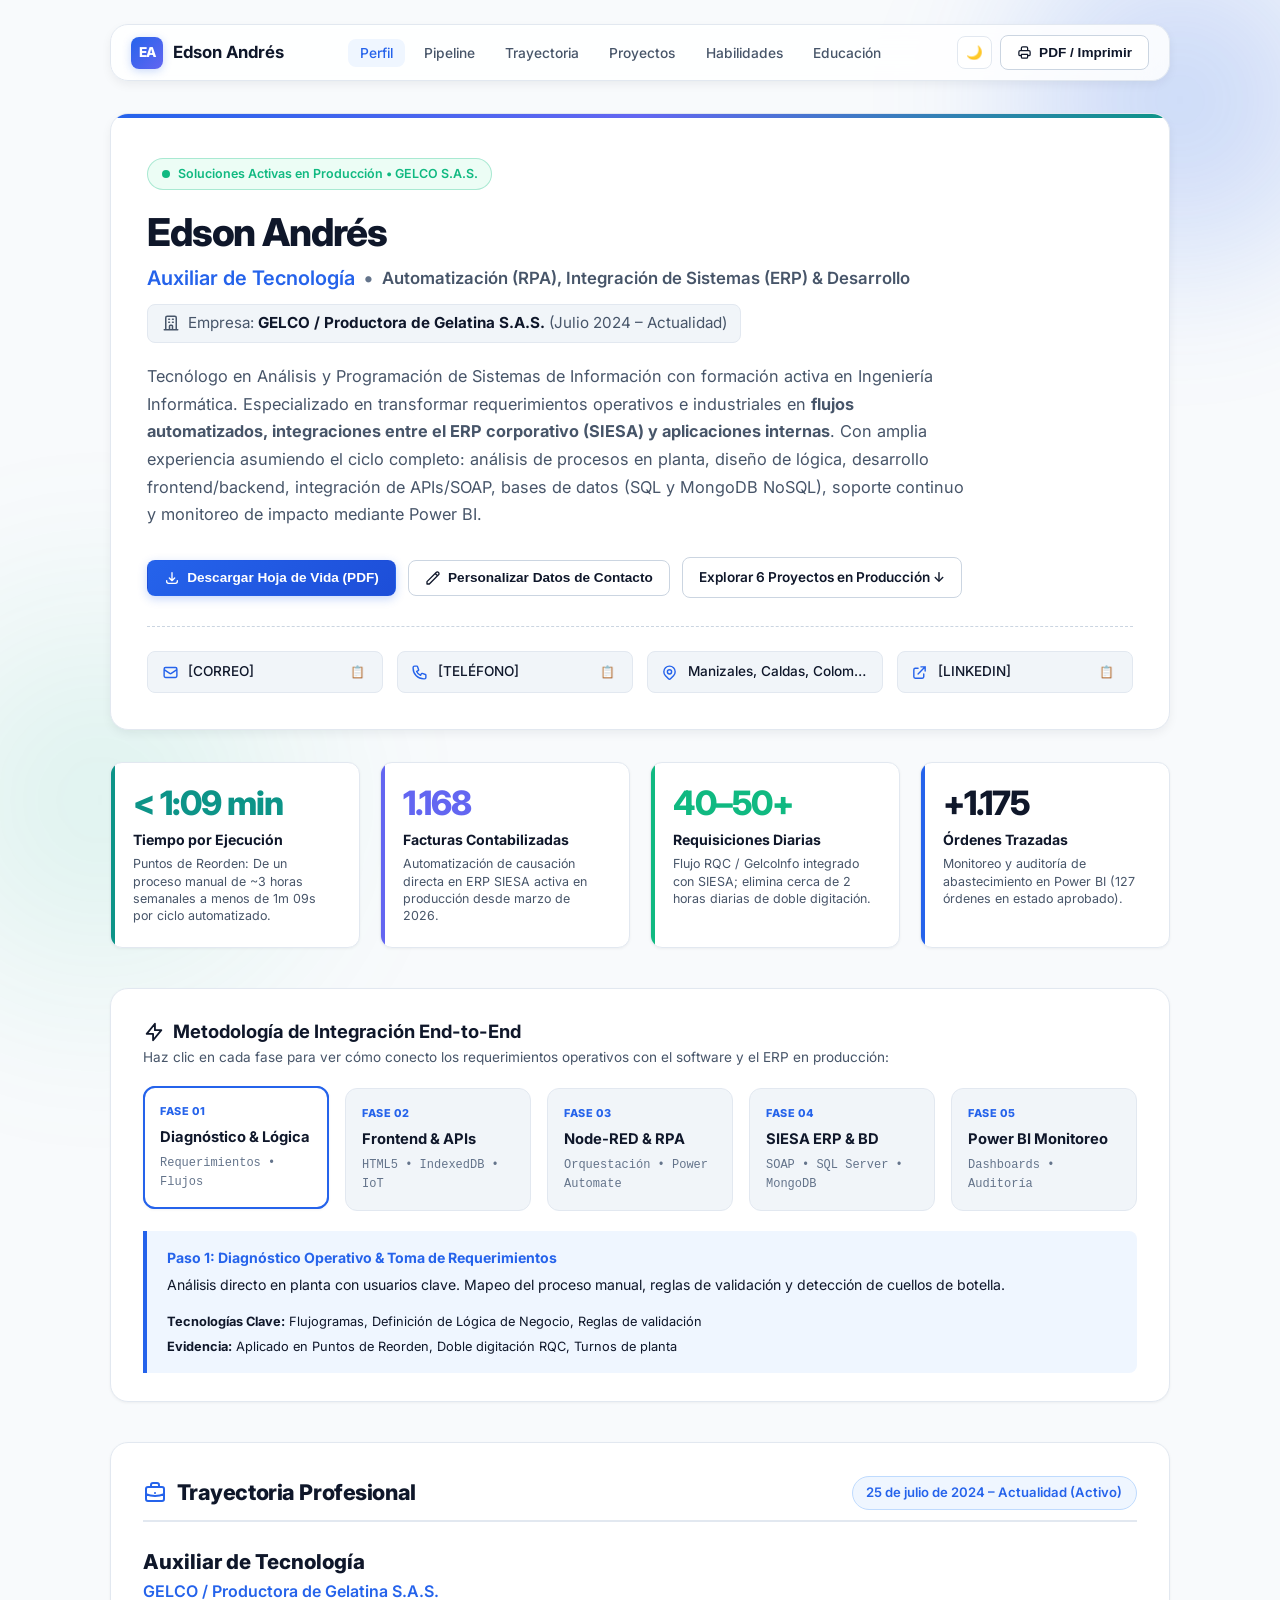
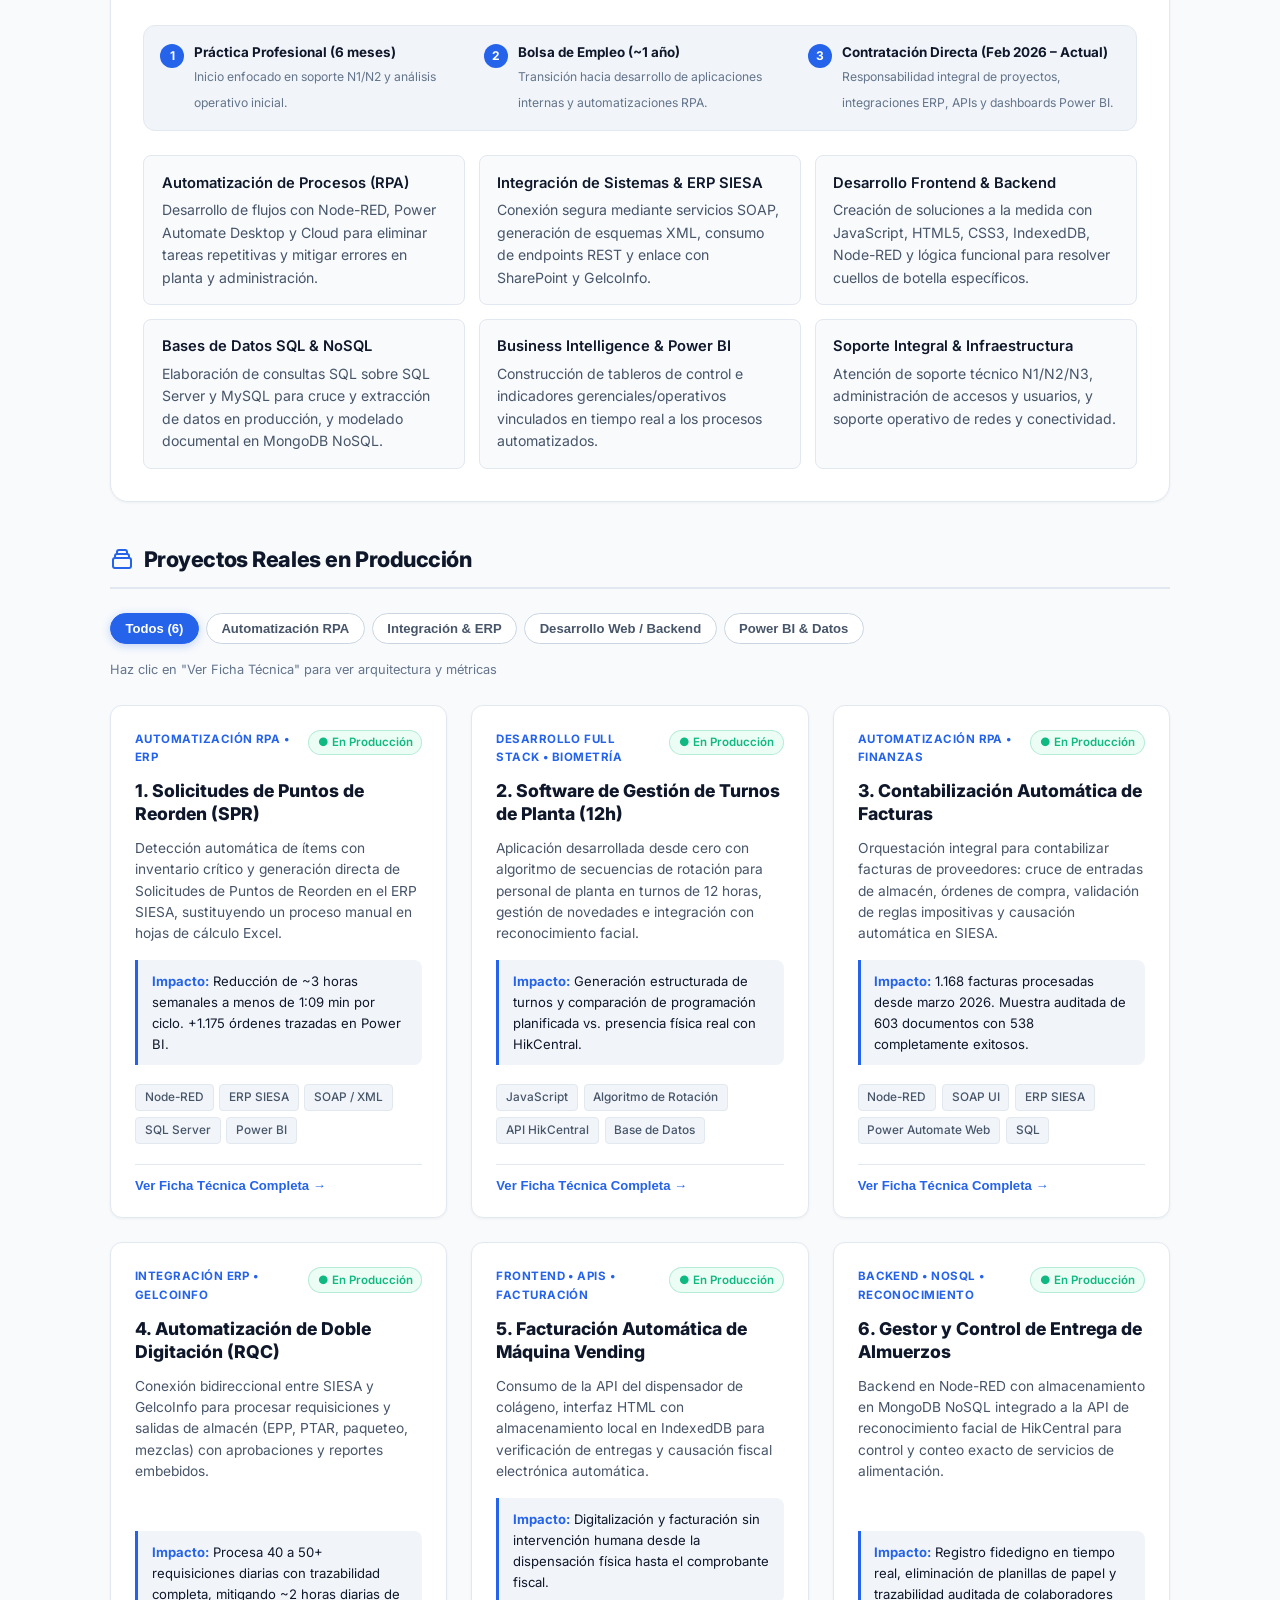
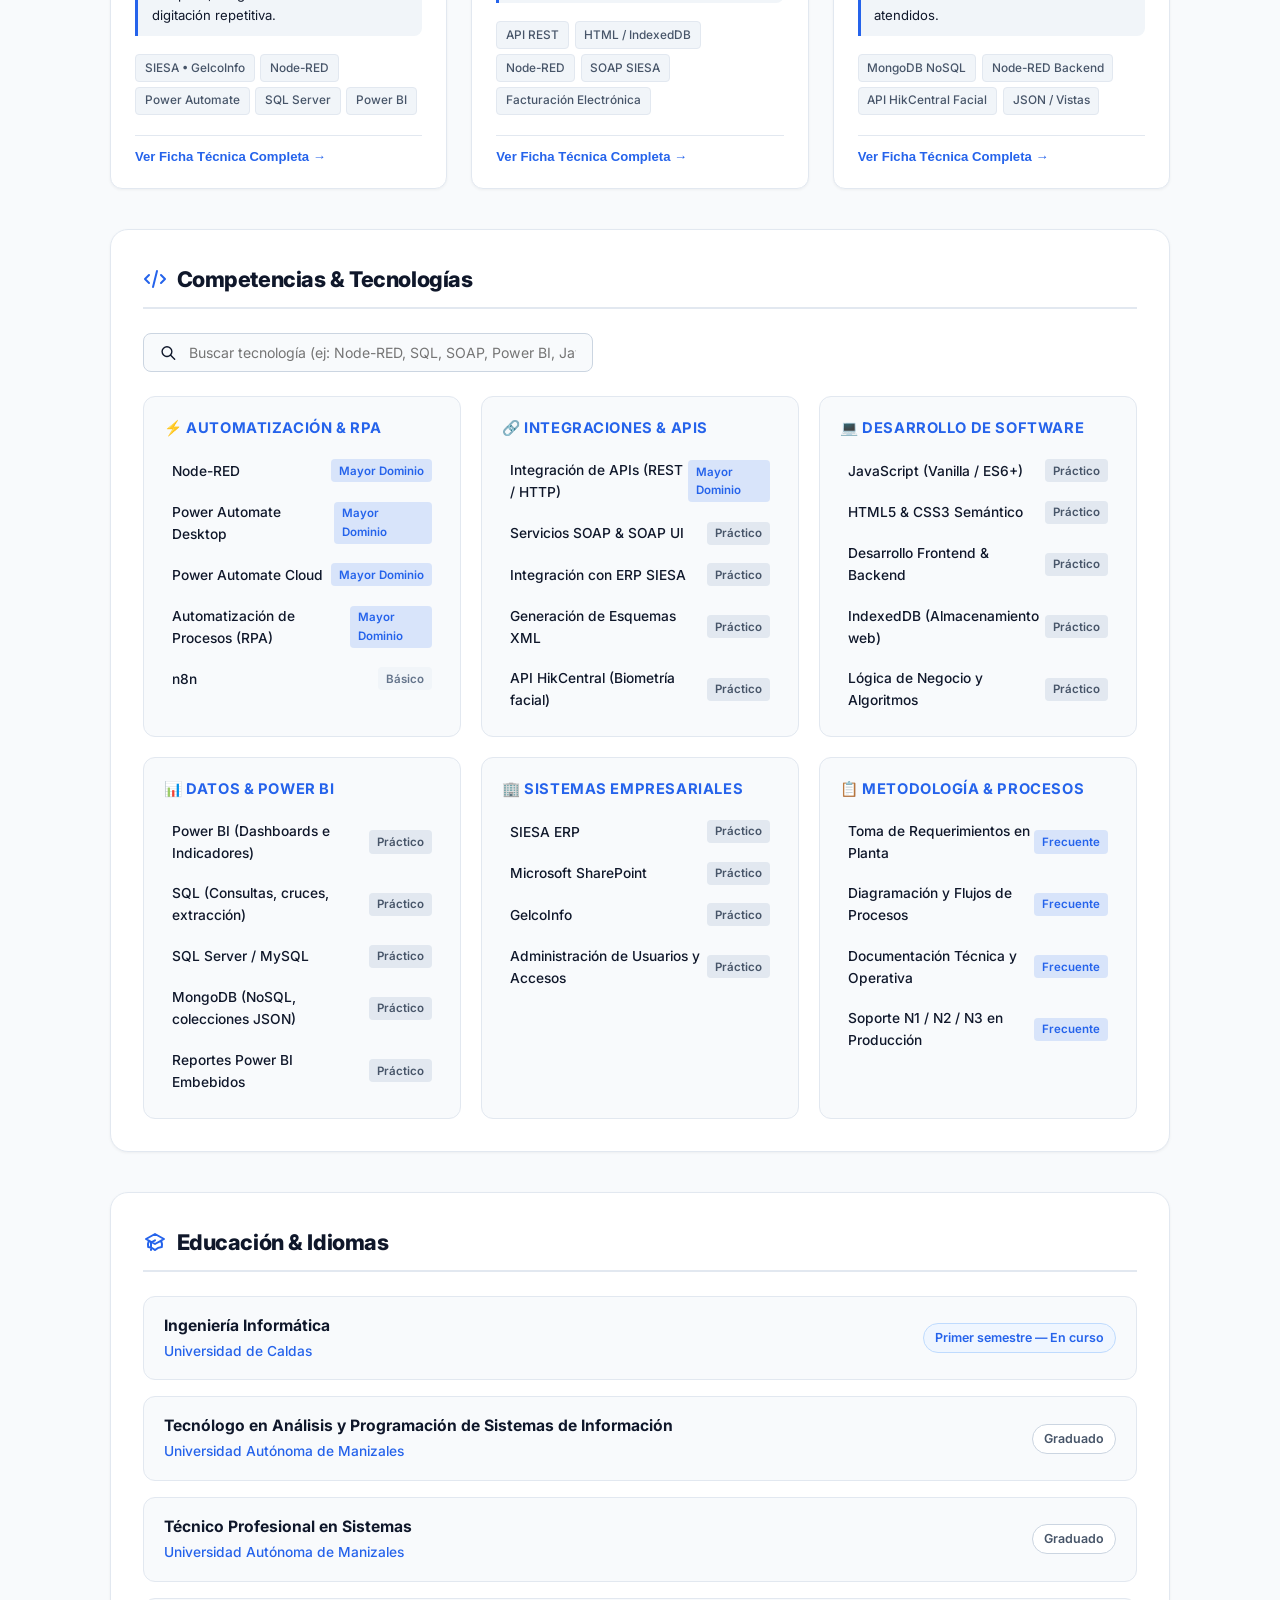
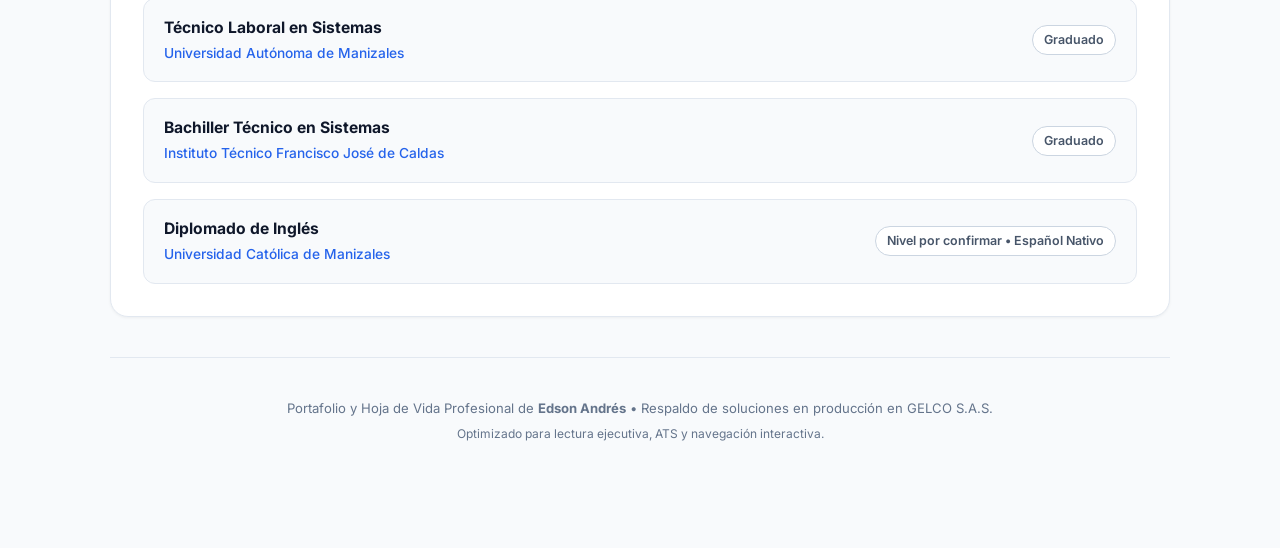
==== EATM.html @ 51ab99d8 "Initial commit: portafolio y hoja de vida interactiva" ====
<!DOCTYPE html>
<html lang="es">
<head>
  <meta charset="UTF-8">
  <meta name="viewport" content="width=device-width, initial-scale=1.0">
  <meta name="description" content="Hoja de Vida y Portafolio Tecnológico de Edson Andrés - Especialista en Automatización de Procesos (RPA), Integración de Sistemas ERP y Desarrollo">
  <title>Edson Andrés | Perfil Tecnológico & Automatización</title>

  <!-- Google Fonts: Inter moderna -->
  <link rel="preconnect" href="https://fonts.googleapis.com">
  <link rel="preconnect" href="https://fonts.gstatic.com" crossorigin>
  <link href="https://fonts.googleapis.com/css2?family=Inter:wght@400;500;600;700;800&family=JetBrains+Mono:wght@500;700&display=swap" rel="stylesheet">

  <!-- Estilos CSS -->
  <link rel="stylesheet" href="styles.css">
</head>
<body>

  <!-- Contenedor Principal -->
  <div class="app-container">

    <!-- 1. Barra de Navegación Flotante -->
    <nav class="main-nav" aria-label="Navegación principal">
      <a href="#sobre-mi" class="nav-brand">
        <div class="brand-badge">EA</div>
        <span id="nav-user-name">Edson Andrés</span>
      </a>

      <ul class="nav-links">
        <li><a href="#sobre-mi" class="nav-link active">Perfil</a></li>
        <li><a href="#pipeline" class="nav-link">Pipeline</a></li>
        <li><a href="#experiencia" class="nav-link">Trayectoria</a></li>
        <li><a href="#proyectos" class="nav-link">Proyectos</a></li>
        <li><a href="#habilidades" class="nav-link">Habilidades</a></li>
        <li><a href="#educacion" class="nav-link">Educación</a></li>
      </ul>

      <div class="nav-actions">
        <button id="btn-theme-toggle" class="btn-icon-only" title="Cambiar tema visual" aria-label="Modo Claro u Oscuro">
          🌙
        </button>
        <button class="btn btn-secondary action-print-cv" title="Exportar a PDF o Imprimir">
          <svg width="15" height="15" fill="none" stroke="currentColor" viewBox="0 0 24 24"><path stroke-linecap="round" stroke-linejoin="round" stroke-width="2" d="M17 17h2a2 2 0 002-2v-4a2 2 0 00-2-2H5a2 2 0 00-2 2v4a2 2 0 002 2h2m2 4h6a2 2 0 002-2v-4H7v4a2 2 0 002 2zm8-12V5a2 2 0 00-2-2H9a2 2 0 00-2 2v4h10z"/></svg>
          PDF / Imprimir
        </button>
      </div>
    </nav>

    <!-- 2. Hero Section / Perfil Profesional -->
    <header id="sobre-mi" class="hero-card">
      <div class="hero-status-pill">
        <span class="pulse-dot"></span>
        <span>Soluciones Activas en Producción • GELCO S.A.S.</span>
      </div>

      <div class="hero-header-flex">
        <div>
          <h1 class="hero-name" id="user-name">Edson Andrés</h1>
          <div class="hero-role">
            <span>Auxiliar de Tecnología</span>
            <span style="color:var(--text-tertiary); font-weight:400;">&bull;</span>
            <span style="color:var(--text-secondary); font-size:1.05rem;">Automatización (RPA), Integración de Sistemas (ERP) & Desarrollo</span>
          </div>

          <div class="hero-company-info">
            <svg width="18" height="18" fill="none" stroke="currentColor" viewBox="0 0 24 24"><path stroke-linecap="round" stroke-linejoin="round" stroke-width="2" d="M19 21V5a2 2 0 00-2-2H7a2 2 0 00-2 2v16m14 0h2m-2 0h-5m-9 0H3m2 0h5M9 7h1m-1 4h1m4-4h1m-1 4h1m-5 10v-5a1 1 0 011-1h2a1 1 0 011 1v5m-4 0h4"/></svg>
            <span>Empresa: <strong>GELCO / Productora de Gelatina S.A.S.</strong> (Julio 2024 – Actualidad)</span>
          </div>
        </div>
      </div>

      <p class="hero-summary">
        Tecnólogo en Análisis y Programación de Sistemas de Información con formación activa en Ingeniería Informática. Especializado en transformar requerimientos operativos e industriales en <strong>flujos automatizados, integraciones entre el ERP corporativo (SIESA) y aplicaciones internas</strong>. Con amplia experiencia asumiendo el ciclo completo: análisis de procesos en planta, diseño de lógica, desarrollo frontend/backend, integración de APIs/SOAP, bases de datos (SQL y MongoDB NoSQL), soporte continuo y monitoreo de impacto mediante Power BI.
      </p>

      <div class="hero-cta-group">
        <button class="btn btn-primary action-print-cv">
          <svg width="16" height="16" fill="none" stroke="currentColor" viewBox="0 0 24 24"><path stroke-linecap="round" stroke-linejoin="round" stroke-width="2" d="M4 16v1a3 3 0 003 3h10a3 3 0 003-3v-1m-4-4l-4 4m0 0l-4-4m4 4V4"/></svg>
          Descargar Hoja de Vida (PDF)
        </button>
        <button id="btn-open-contact-edit" class="btn btn-secondary">
          <svg width="16" height="16" fill="none" stroke="currentColor" viewBox="0 0 24 24"><path stroke-linecap="round" stroke-linejoin="round" stroke-width="2" d="M15.232 5.232l3.536 3.536m-2.036-5.036a2.5 2.5 0 113.536 3.536L6.5 21.036H3v-3.572L16.732 3.732z"/></svg>
          Personalizar Datos de Contacto
        </button>
        <a href="#proyectos" class="btn btn-secondary">
          Explorar 6 Proyectos en Producción &darr;
        </a>
      </div>

      <!-- Barra de Contacto Directo -->
      <div class="contact-strip">
        <div class="contact-pill">
          <svg fill="none" stroke="currentColor" viewBox="0 0 24 24"><path stroke-linecap="round" stroke-linejoin="round" stroke-width="2" d="M3 8l7.89 5.26a2 2 0 002.22 0L21 8M5 19h14a2 2 0 002-2V7a2 2 0 00-2-2H5a2 2 0 00-2 2v10a2 2 0 002 2z"/></svg>
          <a id="user-email-link" href="mailto:edson.andres.tech@gmail.com"><span id="user-email">[CORREO]</span></a>
          <button class="copy-mini-btn" data-target="user-email" title="Copiar correo">📋</button>
        </div>

        <div class="contact-pill">
          <svg fill="none" stroke="currentColor" viewBox="0 0 24 24"><path stroke-linecap="round" stroke-linejoin="round" stroke-width="2" d="M3 5a2 2 0 012-2h3.28a1 1 0 01.948.684l1.498 4.493a1 1 0 01-.502 1.21l-2.257 1.13a11.042 11.042 0 005.516 5.516l1.13-2.257a1 1 0 011.21-.502l4.493 1.498a1 1 0 01.684.949V19a2 2 0 01-2 2h-1C9.716 21 3 14.284 3 6V5z"/></svg>
          <span id="user-phone">[TELÉFONO]</span>
          <button class="copy-mini-btn" data-target="user-phone" title="Copiar teléfono">📋</button>
        </div>

        <div class="contact-pill">
          <svg fill="none" stroke="currentColor" viewBox="0 0 24 24"><path stroke-linecap="round" stroke-linejoin="round" stroke-width="2" d="M17.657 16.657L13.414 20.9a1.998 1.998 0 01-2.827 0l-4.244-4.243a8 8 0 1111.314 0z"/><path stroke-linecap="round" stroke-linejoin="round" stroke-width="2" d="M15 11a3 3 0 11-6 0 3 3 0 016 0z"/></svg>
          <span id="user-city">Manizales, Caldas, Colombia</span>
        </div>

        <div class="contact-pill">
          <svg fill="none" stroke="currentColor" viewBox="0 0 24 24"><path stroke-linecap="round" stroke-linejoin="round" stroke-width="2" d="M10 6H6a2 2 0 00-2 2v10a2 2 0 002 2h10a2 2 0 002-2v-4M14 4h6m0 0v6m0-6L10 14"/></svg>
          <a id="user-linkedin" href="https://linkedin.com" target="_blank" rel="noopener">[LINKEDIN]</a>
          <button class="copy-mini-btn" data-target="user-linkedin" title="Copiar enlace">📋</button>
        </div>
      </div>
    </header>

    <!-- 3. Contadores Dinámicos de Métricas de Producción -->
    <section class="metrics-section" aria-label="Métricas de Impacto">
      <div class="metric-box accent-teal">
        <div class="metric-val">&lt; 1:09 min</div>
        <div class="metric-title">Tiempo por Ejecución</div>
        <p class="metric-sub">Puntos de Reorden: De un proceso manual de ~3 horas semanales a menos de 1m 09s por ciclo automatizado.</p>
      </div>

      <div class="metric-box accent-indigo">
        <div class="metric-val">1.168</div>
        <div class="metric-title">Facturas Contabilizadas</div>
        <p class="metric-sub">Automatización de causación directa en ERP SIESA activa en producción desde marzo de 2026.</p>
      </div>

      <div class="metric-box accent-emerald">
        <div class="metric-val">40–50+</div>
        <div class="metric-title">Requisiciones Diarias</div>
        <p class="metric-sub">Flujo RQC / GelcoInfo integrado con SIESA; elimina cerca de 2 horas diarias de doble digitación.</p>
      </div>

      <div class="metric-box">
        <div class="metric-val">+1.175</div>
        <div class="metric-title">Órdenes Trazadas</div>
        <p class="metric-sub">Monitoreo y auditoría de abastecimiento en Power BI (127 órdenes en estado aprobado).</p>
      </div>
    </section>

    <!-- 4. Pipeline Interactivo de Arquitectura -->
    <section id="pipeline" class="pipeline-section">
      <div class="pipeline-header">
        <h2 class="pipeline-title">
          <svg width="22" height="22" fill="none" stroke="currentColor" viewBox="0 0 24 24"><path stroke-linecap="round" stroke-linejoin="round" stroke-width="2" d="M13 10V3L4 14h7v7l9-11h-7z"/></svg>
          Metodología de Integración End-to-End
        </h2>
        <p class="pipeline-desc">Haz clic en cada fase para ver cómo conecto los requerimientos operativos con el software y el ERP en producción:</p>
      </div>

      <div class="pipeline-flow">
        <div class="pipeline-node active" data-step="1">
          <div class="node-step-tag">Fase 01</div>
          <div class="node-name">Diagnóstico & Lógica</div>
          <div class="node-tech">Requerimientos &bull; Flujos</div>
        </div>

        <div class="pipeline-node" data-step="2">
          <div class="node-step-tag">Fase 02</div>
          <div class="node-name">Frontend & APIs</div>
          <div class="node-tech">HTML5 &bull; IndexedDB &bull; IoT</div>
        </div>

        <div class="pipeline-node" data-step="3">
          <div class="node-step-tag">Fase 03</div>
          <div class="node-name">Node-RED & RPA</div>
          <div class="node-tech">Orquestación &bull; Power Automate</div>
        </div>

        <div class="pipeline-node" data-step="4">
          <div class="node-step-tag">Fase 04</div>
          <div class="node-name">SIESA ERP & BD</div>
          <div class="node-tech">SOAP &bull; SQL Server &bull; MongoDB</div>
        </div>

        <div class="pipeline-node" data-step="5">
          <div class="node-step-tag">Fase 05</div>
          <div class="node-name">Power BI Monitoreo</div>
          <div class="node-tech">Dashboards &bull; Auditoría</div>
        </div>
      </div>

      <!-- Tarjeta Dinámica de Detalle del Paso -->
      <div class="pipeline-detail-card">
        <div class="pipeline-detail-text">
          <strong id="pipeline-step-title">Paso 1: Diagnóstico Operativo & Toma de Requerimientos</strong>
          <p id="pipeline-step-desc" style="margin-top:0.25rem;">Análisis directo en planta con usuarios clave. Mapeo del proceso manual, reglas de validación y detección de cuellos de botella.</p>
        </div>
        <div style="font-size:0.8rem; display:flex; flex-direction:column; gap:0.25rem;">
          <span id="pipeline-step-tech"><strong>Tecnologías Clave:</strong> Flujogramas, Definición de Lógica de Negocio, Reglas de validación</span>
          <span id="pipeline-step-projects"><strong>Evidencia:</strong> Aplicado en Puntos de Reorden, Doble digitación RQC, Turnos de planta</span>
        </div>
      </div>
    </section>

    <!-- 5. Experiencia & Trayectoria Profesional -->
    <section id="experiencia" class="experience-card">
      <div class="section-heading-wrap">
        <h2 class="section-main-title">
          <svg fill="none" stroke="currentColor" viewBox="0 0 24 24"><path stroke-linecap="round" stroke-linejoin="round" stroke-width="2" d="M21 13.255A23.931 23.931 0 0112 15c-3.183 0-6.22-.62-9-1.745M16 6V4a2 2 0 00-2-2h-4a2 2 0 00-2 2v2m4 6h.01M5 20h14a2 2 0 002-2V8a2 2 0 00-2-2H5a2 2 0 00-2 2v10a2 2 0 002 2z"/></svg>
          Trayectoria Profesional
        </h2>
        <span class="exp-period-badge">25 de julio de 2024 – Actualidad (Activo)</span>
      </div>

      <div class="exp-main-header">
        <div>
          <h3 class="exp-title-role">Auxiliar de Tecnología</h3>
          <p class="exp-company-highlight">GELCO / Productora de Gelatina S.A.S.</p>
        </div>
      </div>

      <!-- Evolución en Gelco -->
      <div class="career-phases">
        <div class="phase-item">
          <div class="phase-step-num">1</div>
          <div class="phase-desc">
            <strong>Práctica Profesional (6 meses)</strong>
            <span>Inicio enfocado en soporte N1/N2 y análisis operativo inicial.</span>
          </div>
        </div>

        <div class="phase-item">
          <div class="phase-step-num">2</div>
          <div class="phase-desc">
            <strong>Bolsa de Empleo (~1 año)</strong>
            <span>Transición hacia desarrollo de aplicaciones internas y automatizaciones RPA.</span>
          </div>
        </div>

        <div class="phase-item">
          <div class="phase-step-num">3</div>
          <div class="phase-desc">
            <strong>Contratación Directa (Feb 2026 – Actual)</strong>
            <span>Responsabilidad integral de proyectos, integraciones ERP, APIs y dashboards Power BI.</span>
          </div>
        </div>
      </div>

      <!-- Cuadrícula de Responsabilidades Reales -->
      <div class="responsibilities-grid">
        <div class="resp-card">
          <strong>Automatización de Procesos (RPA)</strong>
          Desarrollo de flujos con Node-RED, Power Automate Desktop y Cloud para eliminar tareas repetitivas y mitigar errores en planta y administración.
        </div>
        <div class="resp-card">
          <strong>Integración de Sistemas & ERP SIESA</strong>
          Conexión segura mediante servicios SOAP, generación de esquemas XML, consumo de endpoints REST y enlace con SharePoint y GelcoInfo.
        </div>
        <div class="resp-card">
          <strong>Desarrollo Frontend & Backend</strong>
          Creación de soluciones a la medida con JavaScript, HTML5, CSS3, IndexedDB, Node-RED y lógica funcional para resolver cuellos de botella específicos.
        </div>
        <div class="resp-card">
          <strong>Bases de Datos SQL & NoSQL</strong>
          Elaboración de consultas SQL sobre SQL Server y MySQL para cruce y extracción de datos en producción, y modelado documental en MongoDB NoSQL.
        </div>
        <div class="resp-card">
          <strong>Business Intelligence & Power BI</strong>
          Construcción de tableros de control e indicadores gerenciales/operativos vinculados en tiempo real a los procesos automatizados.
        </div>
        <div class="resp-card">
          <strong>Soporte Integral & Infraestructura</strong>
          Atención de soporte técnico N1/N2/N3, administración de accesos y usuarios, y soporte operativo de redes y conectividad.
        </div>
      </div>
    </section>

    <!-- 6. Portafolio de Proyectos Destacados en Producción -->
    <section id="proyectos">
      <div class="section-heading-wrap">
        <h2 class="section-main-title">
          <svg fill="none" stroke="currentColor" viewBox="0 0 24 24"><path stroke-linecap="round" stroke-linejoin="round" stroke-width="2" d="M19 11H5m14 0a2 2 0 012 2v6a2 2 0 01-2 2H5a2 2 0 01-2-2v-6a2 2 0 012-2m14 0V9a2 2 0 00-2-2M5 11V9a2 2 0 012-2m0 0V5a2 2 0 012-2h6a2 2 0 012 2v2M7 7h10"/></svg>
          Proyectos Reales en Producción
        </h2>
      </div>

      <div class="projects-header-bar">
        <div class="filter-pills">
          <button class="filter-pill active" data-filter="all">Todos (6)</button>
          <button class="filter-pill" data-filter="rpa">Automatización RPA</button>
          <button class="filter-pill" data-filter="integration">Integración & ERP</button>
          <button class="filter-pill" data-filter="dev">Desarrollo Web / Backend</button>
          <button class="filter-pill" data-filter="data">Power BI & Datos</button>
        </div>
        <span style="font-size:0.8rem; color:var(--text-tertiary);">Haz clic en "Ver Ficha Técnica" para ver arquitectura y métricas</span>
      </div>

      <div class="projects-grid">

        <!-- Proyecto 1: Puntos de Reorden -->
        <article class="project-card-interactive" data-category="rpa integration data">
          <div class="p-card-top">
            <span class="p-card-category">Automatización RPA &bull; ERP</span>
            <span class="p-card-status">● En Producción</span>
          </div>
          <h3 class="p-card-title">1. Solicitudes de Puntos de Reorden (SPR)</h3>
          <p class="p-card-summary">
            Detección automática de ítems con inventario crítico y generación directa de Solicitudes de Puntos de Reorden en el ERP SIESA, sustituyendo un proceso manual en hojas de cálculo Excel.
          </p>
          <div class="p-card-metric-highlight">
            <strong>Impacto:</strong> Reducción de ~3 horas semanales a menos de 1:09 min por ciclo. +1.175 órdenes trazadas en Power BI.
          </div>
          <div class="p-card-tags">
            <span class="p-tag">Node-RED</span>
            <span class="p-tag">ERP SIESA</span>
            <span class="p-tag">SOAP / XML</span>
            <span class="p-tag">SQL Server</span>
            <span class="p-tag">Power BI</span>
          </div>
          <div class="p-card-footer">
            <button class="btn-open-modal" data-project-id="1">
              Ver Ficha Técnica Completa &rarr;
            </button>
          </div>
        </article>

        <!-- Proyecto 2: Software de Turnos -->
        <article class="project-card-interactive" data-category="dev integration">
          <div class="p-card-top">
            <span class="p-card-category">Desarrollo Full Stack &bull; Biometría</span>
            <span class="p-card-status">● En Producción</span>
          </div>
          <h3 class="p-card-title">2. Software de Gestión de Turnos de Planta (12h)</h3>
          <p class="p-card-summary">
            Aplicación desarrollada desde cero con algoritmo de secuencias de rotación para personal de planta en turnos de 12 horas, gestión de novedades e integración con reconocimiento facial.
          </p>
          <div class="p-card-metric-highlight">
            <strong>Impacto:</strong> Generación estructurada de turnos y comparación de programación planificada vs. presencia física real con HikCentral.
          </div>
          <div class="p-card-tags">
            <span class="p-tag">JavaScript</span>
            <span class="p-tag">Algoritmo de Rotación</span>
            <span class="p-tag">API HikCentral</span>
            <span class="p-tag">Base de Datos</span>
          </div>
          <div class="p-card-footer">
            <button class="btn-open-modal" data-project-id="2">
              Ver Ficha Técnica Completa &rarr;
            </button>
          </div>
        </article>

        <!-- Proyecto 3: Contabilización Automática de Facturas -->
        <article class="project-card-interactive" data-category="rpa integration">
          <div class="p-card-top">
            <span class="p-card-category">Automatización RPA &bull; Finanzas</span>
            <span class="p-card-status">● En Producción</span>
          </div>
          <h3 class="p-card-title">3. Contabilización Automática de Facturas</h3>
          <p class="p-card-summary">
            Orquestación integral para contabilizar facturas de proveedores: cruce de entradas de almacén, órdenes de compra, validación de reglas impositivas y causación automática en SIESA.
          </p>
          <div class="p-card-metric-highlight">
            <strong>Impacto:</strong> 1.168 facturas procesadas desde marzo 2026. Muestra auditada de 603 documentos con 538 completamente exitosos.
          </div>
          <div class="p-card-tags">
            <span class="p-tag">Node-RED</span>
            <span class="p-tag">SOAP UI</span>
            <span class="p-tag">ERP SIESA</span>
            <span class="p-tag">Power Automate Web</span>
            <span class="p-tag">SQL</span>
          </div>
          <div class="p-card-footer">
            <button class="btn-open-modal" data-project-id="3">
              Ver Ficha Técnica Completa &rarr;
            </button>
          </div>
        </article>

        <!-- Proyecto 4: Automatización de Doble Digitación / RQC -->
        <article class="project-card-interactive" data-category="rpa integration data">
          <div class="p-card-top">
            <span class="p-card-category">Integración ERP &bull; GelcoInfo</span>
            <span class="p-card-status">● En Producción</span>
          </div>
          <h3 class="p-card-title">4. Automatización de Doble Digitación (RQC)</h3>
          <p class="p-card-summary">
            Conexión bidireccional entre SIESA y GelcoInfo para procesar requisiciones y salidas de almacén (EPP, PTAR, paqueteo, mezclas) con aprobaciones y reportes embebidos.
          </p>
          <div class="p-card-metric-highlight">
            <strong>Impacto:</strong> Procesa 40 a 50+ requisiciones diarias con trazabilidad completa, mitigando ~2 horas diarias de digitación repetitiva.
          </div>
          <div class="p-card-tags">
            <span class="p-tag">SIESA &bull; GelcoInfo</span>
            <span class="p-tag">Node-RED</span>
            <span class="p-tag">Power Automate</span>
            <span class="p-tag">SQL Server</span>
            <span class="p-tag">Power BI</span>
          </div>
          <div class="p-card-footer">
            <button class="btn-open-modal" data-project-id="4">
              Ver Ficha Técnica Completa &rarr;
            </button>
          </div>
        </article>

        <!-- Proyecto 5: Máquina Vending Colágeno -->
        <article class="project-card-interactive" data-category="dev rpa integration">
          <div class="p-card-top">
            <span class="p-card-category">Frontend &bull; APIs &bull; Facturación</span>
            <span class="p-card-status">● En Producción</span>
          </div>
          <h3 class="p-card-title">5. Facturación Automática de Máquina Vending</h3>
          <p class="p-card-summary">
            Consumo de la API del dispensador de colágeno, interfaz HTML con almacenamiento local en IndexedDB para verificación de entregas y causación fiscal electrónica automática.
          </p>
          <div class="p-card-metric-highlight">
            <strong>Impacto:</strong> Digitalización y facturación sin intervención humana desde la dispensación física hasta el comprobante fiscal.
          </div>
          <div class="p-card-tags">
            <span class="p-tag">API REST</span>
            <span class="p-tag">HTML / IndexedDB</span>
            <span class="p-tag">Node-RED</span>
            <span class="p-tag">SOAP SIESA</span>
            <span class="p-tag">Facturación Electrónica</span>
          </div>
          <div class="p-card-footer">
            <button class="btn-open-modal" data-project-id="5">
              Ver Ficha Técnica Completa &rarr;
            </button>
          </div>
        </article>

        <!-- Proyecto 6: Gestor de Almuerzos -->
        <article class="project-card-interactive" data-category="dev integration data">
          <div class="p-card-top">
            <span class="p-card-category">Backend &bull; NoSQL &bull; Reconocimiento</span>
            <span class="p-card-status">● En Producción</span>
          </div>
          <h3 class="p-card-title">6. Gestor y Control de Entrega de Almuerzos</h3>
          <p class="p-card-summary">
            Backend en Node-RED con almacenamiento en MongoDB NoSQL integrado a la API de reconocimiento facial de HikCentral para control y conteo exacto de servicios de alimentación.
          </p>
          <div class="p-card-metric-highlight">
            <strong>Impacto:</strong> Registro fidedigno en tiempo real, eliminación de planillas de papel y trazabilidad auditada de colaboradores atendidos.
          </div>
          <div class="p-card-tags">
            <span class="p-tag">MongoDB NoSQL</span>
            <span class="p-tag">Node-RED Backend</span>
            <span class="p-tag">API HikCentral Facial</span>
            <span class="p-tag">JSON / Vistas</span>
          </div>
          <div class="p-card-footer">
            <button class="btn-open-modal" data-project-id="6">
              Ver Ficha Técnica Completa &rarr;
            </button>
          </div>
        </article>

      </div>
    </section>

    <!-- 7. Matriz de Competencias con Buscador Interactivo -->
    <section id="habilidades" class="skills-section-wrapper">
      <div class="section-heading-wrap">
        <h2 class="section-main-title">
          <svg fill="none" stroke="currentColor" viewBox="0 0 24 24"><path stroke-linecap="round" stroke-linejoin="round" stroke-width="2" d="M10 20l4-16m4 4l4 4-4 4M6 16l-4-4 4-4"/></svg>
          Competencias & Tecnologías
        </h2>
      </div>

      <!-- Buscador en tiempo real -->
      <div class="skills-search-bar">
        <svg width="18" height="18" fill="none" stroke="currentColor" viewBox="0 0 24 24"><path stroke-linecap="round" stroke-linejoin="round" stroke-width="2" d="M21 21l-6-6m2-5a7 7 0 11-14 0 7 7 0 0114 0z"/></svg>
        <input type="text" id="input-skill-search" placeholder="Buscar tecnología (ej: Node-RED, SQL, SOAP, Power BI, JavaScript)..." aria-label="Buscar habilidad">
      </div>

      <div class="skills-categories-grid">

        <!-- Categoría 1 -->
        <div class="skill-domain-card">
          <h3 class="skill-domain-title">⚡ Automatización & RPA</h3>
          <div class="skills-items-list">
            <div class="skill-entry">
              <span class="skill-entry-name">Node-RED</span>
              <span class="skill-level-tag tag-dominio">Mayor Dominio</span>
            </div>
            <div class="skill-entry">
              <span class="skill-entry-name">Power Automate Desktop</span>
              <span class="skill-level-tag tag-dominio">Mayor Dominio</span>
            </div>
            <div class="skill-entry">
              <span class="skill-entry-name">Power Automate Cloud</span>
              <span class="skill-level-tag tag-dominio">Mayor Dominio</span>
            </div>
            <div class="skill-entry">
              <span class="skill-entry-name">Automatización de Procesos (RPA)</span>
              <span class="skill-level-tag tag-dominio">Mayor Dominio</span>
            </div>
            <div class="skill-entry">
              <span class="skill-entry-name">n8n</span>
              <span class="skill-level-tag tag-basico">Básico</span>
            </div>
          </div>
        </div>

        <!-- Categoría 2 -->
        <div class="skill-domain-card">
          <h3 class="skill-domain-title">🔗 Integraciones & APIs</h3>
          <div class="skills-items-list">
            <div class="skill-entry">
              <span class="skill-entry-name">Integración de APIs (REST / HTTP)</span>
              <span class="skill-level-tag tag-dominio">Mayor Dominio</span>
            </div>
            <div class="skill-entry">
              <span class="skill-entry-name">Servicios SOAP & SOAP UI</span>
              <span class="skill-level-tag tag-practico">Práctico</span>
            </div>
            <div class="skill-entry">
              <span class="skill-entry-name">Integración con ERP SIESA</span>
              <span class="skill-level-tag tag-practico">Práctico</span>
            </div>
            <div class="skill-entry">
              <span class="skill-entry-name">Generación de Esquemas XML</span>
              <span class="skill-level-tag tag-practico">Práctico</span>
            </div>
            <div class="skill-entry">
              <span class="skill-entry-name">API HikCentral (Biometría facial)</span>
              <span class="skill-level-tag tag-practico">Práctico</span>
            </div>
          </div>
        </div>

        <!-- Categoría 3 -->
        <div class="skill-domain-card">
          <h3 class="skill-domain-title">💻 Desarrollo de Software</h3>
          <div class="skills-items-list">
            <div class="skill-entry">
              <span class="skill-entry-name">JavaScript (Vanilla / ES6+)</span>
              <span class="skill-level-tag tag-practico">Práctico</span>
            </div>
            <div class="skill-entry">
              <span class="skill-entry-name">HTML5 & CSS3 Semántico</span>
              <span class="skill-level-tag tag-practico">Práctico</span>
            </div>
            <div class="skill-entry">
              <span class="skill-entry-name">Desarrollo Frontend & Backend</span>
              <span class="skill-level-tag tag-practico">Práctico</span>
            </div>
            <div class="skill-entry">
              <span class="skill-entry-name">IndexedDB (Almacenamiento web)</span>
              <span class="skill-level-tag tag-practico">Práctico</span>
            </div>
            <div class="skill-entry">
              <span class="skill-entry-name">Lógica de Negocio y Algoritmos</span>
              <span class="skill-level-tag tag-practico">Práctico</span>
            </div>
          </div>
        </div>

        <!-- Categoría 4 -->
        <div class="skill-domain-card">
          <h3 class="skill-domain-title">📊 Datos & Power BI</h3>
          <div class="skills-items-list">
            <div class="skill-entry">
              <span class="skill-entry-name">Power BI (Dashboards e Indicadores)</span>
              <span class="skill-level-tag tag-practico">Práctico</span>
            </div>
            <div class="skill-entry">
              <span class="skill-entry-name">SQL (Consultas, cruces, extracción)</span>
              <span class="skill-level-tag tag-practico">Práctico</span>
            </div>
            <div class="skill-entry">
              <span class="skill-entry-name">SQL Server / MySQL</span>
              <span class="skill-level-tag tag-practico">Práctico</span>
            </div>
            <div class="skill-entry">
              <span class="skill-entry-name">MongoDB (NoSQL, colecciones JSON)</span>
              <span class="skill-level-tag tag-practico">Práctico</span>
            </div>
            <div class="skill-entry">
              <span class="skill-entry-name">Reportes Power BI Embebidos</span>
              <span class="skill-level-tag tag-practico">Práctico</span>
            </div>
          </div>
        </div>

        <!-- Categoría 5 -->
        <div class="skill-domain-card">
          <h3 class="skill-domain-title">🏢 Sistemas Empresariales</h3>
          <div class="skills-items-list">
            <div class="skill-entry">
              <span class="skill-entry-name">SIESA ERP</span>
              <span class="skill-level-tag tag-practico">Práctico</span>
            </div>
            <div class="skill-entry">
              <span class="skill-entry-name">Microsoft SharePoint</span>
              <span class="skill-level-tag tag-practico">Práctico</span>
            </div>
            <div class="skill-entry">
              <span class="skill-entry-name">GelcoInfo</span>
              <span class="skill-level-tag tag-practico">Práctico</span>
            </div>
            <div class="skill-entry">
              <span class="skill-entry-name">Administración de Usuarios y Accesos</span>
              <span class="skill-level-tag tag-practico">Práctico</span>
            </div>
          </div>
        </div>

        <!-- Categoría 6 -->
        <div class="skill-domain-card">
          <h3 class="skill-domain-title">📋 Metodología & Procesos</h3>
          <div class="skills-items-list">
            <div class="skill-entry">
              <span class="skill-entry-name">Toma de Requerimientos en Planta</span>
              <span class="skill-level-tag tag-dominio">Frecuente</span>
            </div>
            <div class="skill-entry">
              <span class="skill-entry-name">Diagramación y Flujos de Procesos</span>
              <span class="skill-level-tag tag-dominio">Frecuente</span>
            </div>
            <div class="skill-entry">
              <span class="skill-entry-name">Documentación Técnica y Operativa</span>
              <span class="skill-level-tag tag-dominio">Frecuente</span>
            </div>
            <div class="skill-entry">
              <span class="skill-entry-name">Soporte N1 / N2 / N3 en Producción</span>
              <span class="skill-level-tag tag-dominio">Frecuente</span>
            </div>
          </div>
        </div>

      </div>
    </section>

    <!-- 8. Educación Formal & Formación -->
    <section id="educacion" class="education-section">
      <div class="section-heading-wrap">
        <h2 class="section-main-title">
          <svg fill="none" stroke="currentColor" viewBox="0 0 24 24"><path stroke-linecap="round" stroke-linejoin="round" stroke-width="2" d="M12 14l9-5-9-5-9 5 9 5zm0 0l6.16-3.422a12.083 12.083 0 01.665 6.479A11.952 11.952 0 0012 20.055a11.952 11.952 0 00-6.824-2.998 12.078 12.078 0 01.665-6.479L12 14zm-4 6v-7.5l4-2.222"/></svg>
          Educación & Idiomas
        </h2>
      </div>

      <div class="edu-timeline-modern">
        <div class="edu-row">
          <div>
            <h3 class="edu-title">Ingeniería Informática</h3>
            <span class="edu-place">Universidad de Caldas</span>
          </div>
          <span class="edu-badge in-progress">Primer semestre — En curso</span>
        </div>

        <div class="edu-row">
          <div>
            <h3 class="edu-title">Tecnólogo en Análisis y Programación de Sistemas de Información</h3>
            <span class="edu-place">Universidad Autónoma de Manizales</span>
          </div>
          <span class="edu-badge">Graduado</span>
        </div>

        <div class="edu-row">
          <div>
            <h3 class="edu-title">Técnico Profesional en Sistemas</h3>
            <span class="edu-place">Universidad Autónoma de Manizales</span>
          </div>
          <span class="edu-badge">Graduado</span>
        </div>

        <div class="edu-row">
          <div>
            <h3 class="edu-title">Técnico Laboral en Sistemas</h3>
            <span class="edu-place">Universidad Autónoma de Manizales</span>
          </div>
          <span class="edu-badge">Graduado</span>
        </div>

        <div class="edu-row">
          <div>
            <h3 class="edu-title">Bachiller Técnico en Sistemas</h3>
            <span class="edu-place">Instituto Técnico Francisco José de Caldas</span>
          </div>
          <span class="edu-badge">Graduado</span>
        </div>

        <div class="edu-row">
          <div>
            <h3 class="edu-title">Diplomado de Inglés</h3>
            <span class="edu-place">Universidad Católica de Manizales</span>
          </div>
          <span class="edu-badge">Nivel por confirmar &bull; Español Nativo</span>
        </div>
      </div>
    </section>

    <!-- Footer Corporativo -->
    <footer class="app-footer">
      <p>Portafolio y Hoja de Vida Profesional de <strong>Edson Andrés</strong> &bull; Respaldo de soluciones en producción en GELCO S.A.S.</p>
      <p style="margin-top:0.35rem; font-size:0.75rem;">Optimizado para lectura ejecutiva, ATS y navegación interactiva.</p>
    </footer>

  </div>

  <!-- Botón Flotante Scroll-to-Top -->
  <button id="btn-scroll-top" class="scroll-top-btn" title="Volver al inicio" aria-label="Subir al inicio">
    <svg width="20" height="20" fill="none" stroke="currentColor" viewBox="0 0 24 24"><path stroke-linecap="round" stroke-linejoin="round" stroke-width="2" d="M5 10l7-7m0 0l7 7m-7-7v18"/></svg>
  </button>

  <!-- Modal Interactivo: Ficha Técnica de Proyecto -->
  <div id="modal-project-spec" class="modal-overlay" role="dialog" aria-modal="true" aria-labelledby="modal-proj-title">
    <div class="modal-container">
      <div class="modal-top-bar">
        <div>
          <span id="modal-proj-status" class="p-card-status">En Producción</span>
          <h3 id="modal-proj-title" class="modal-heading" style="margin-top:0.35rem;">Título del Proyecto</h3>
        </div>
        <button id="btn-close-project-modal" class="btn-close-modal" aria-label="Cerrar ficha">&times;</button>
      </div>

      <div class="modal-content-area">
        <div class="modal-section-block">
          <span class="modal-section-title">El Problema / Reto Operativo</span>
          <p id="modal-proj-problem" class="modal-section-p">Descripción del problema.</p>
        </div>

        <div class="modal-section-block">
          <span class="modal-section-title">Solución Técnica & Arquitectura</span>
          <p id="modal-proj-solution" class="modal-section-p">Descripción técnica de la solución.</p>
        </div>

        <div class="modal-section-block">
          <span class="modal-section-title">Rol & Participación Integral</span>
          <p id="modal-proj-role" class="modal-section-p">Alcance de responsabilidades.</p>
        </div>

        <div class="modal-section-block">
          <span class="modal-section-title">Impacto Medido en Producción</span>
          <div id="modal-proj-metrics" class="modal-result-box">Métricas reales.</div>
        </div>

        <div class="modal-section-block">
          <span class="modal-section-title">Tecnologías Aplicadas</span>
          <div id="modal-proj-techs" class="modal-tech-flex"></div>
        </div>
      </div>
    </div>
  </div>

  <!-- Modal Interactivo: Edición Rápida de Contacto -->
  <div id="modal-edit-contact" class="modal-overlay" role="dialog" aria-modal="true" aria-labelledby="modal-contact-title">
    <div class="modal-container" style="max-width:500px;">
      <div class="modal-top-bar">
        <h3 id="modal-contact-title" class="modal-heading">Personalizar Datos de Contacto</h3>
        <button id="btn-close-edit-modal" class="btn-close-modal" aria-label="Cerrar modal">&times;</button>
      </div>

      <div class="modal-content-area">
        <p style="font-size:0.84rem; color:var(--text-secondary);">
          Actualiza tus datos para que aparezcan en el encabezado y en el documento impreso. Se guardan en tu navegador localmente.
        </p>

        <div class="form-input-group">
          <label for="in-name">Nombre Completo:</label>
          <input type="text" id="in-name" placeholder="Ej: Edson Andrés">
        </div>

        <div class="form-input-group">
          <label for="in-email">Correo Electrónico:</label>
          <input type="email" id="in-email" placeholder="tu-correo@ejemplo.com">
        </div>

        <div class="form-input-group">
          <label for="in-phone">Teléfono / WhatsApp:</label>
          <input type="text" id="in-phone" placeholder="(+57) 300 000 0000">
        </div>

        <div class="form-input-group">
          <label for="in-city">Ciudad / País:</label>
          <input type="text" id="in-city" placeholder="Manizales, Caldas, Colombia">
        </div>

        <div class="form-input-group">
          <label for="in-linkedin">LinkedIn (URL o usuario):</label>
          <input type="text" id="in-linkedin" placeholder="linkedin.com/in/tu-perfil">
        </div>
      </div>

      <div class="modal-top-bar" style="border-top:1px solid var(--border-light); border-bottom:none; position:static;">
        <button id="btn-reset-contact" class="btn btn-secondary" style="color:#ef4444; border-color:transparent;">Restablecer</button>
        <div style="display:flex; gap:0.5rem;">
          <button id="btn-cancel-edit" class="btn btn-secondary">Cancelar</button>
          <button id="btn-save-contact" class="btn btn-primary">Guardar Cambios</button>
        </div>
      </div>
    </div>
  </div>

  <!-- JavaScript -->
  <script src="script.js"></script>
</body>
</html>
---- styles.css ----
/* ==========================================================================
   PORTAFOLIO & HOJA DE VIDA PROFESIONAL INTERACTIVA - EDSON ANDRÉS
   Diseño: Corporativo Tecnológico Premium, Dinámico, Interactivo y ATS-Ready
   ========================================================================== */

:root {
  /* Paleta Corporativa Tecnológica Premium (Modo Claro) */
  --bg-body: #f8fafc;
  --bg-surface: #ffffff;
  --bg-surface-elevated: #ffffff;
  --bg-subtle: #f1f5f9;
  --bg-glass: rgba(255, 255, 255, 0.85);

  --primary: #2563eb;          /* Azul tecnológico vibrante */
  --primary-hover: #1d4ed8;
  --primary-light: #eff6ff;
  --primary-border: #bfdbfe;
  --primary-glow: rgba(37, 99, 235, 0.25);

  --accent-teal: #0d9488;      /* Para automatización / RPA */
  --accent-teal-light: #f0fdfa;
  --accent-teal-border: #99f6e4;

  --accent-indigo: #6366f1;    /* Para integraciones / APIs */
  --accent-emerald: #10b981;   /* Para producción activa / métricas */
  --accent-emerald-light: #ecfdf5;
  --accent-amber: #f59e0b;

  --text-primary: #0f172a;
  --text-secondary: #475569;
  --text-tertiary: #64748b;
  --text-inverse: #ffffff;

  --border-light: #e2e8f0;
  --border-medium: #cbd5e1;
  --border-focus: #3b82f6;

  --shadow-sm: 0 1px 3px rgba(0, 0, 0, 0.05);
  --shadow-md: 0 4px 12px -2px rgba(15, 23, 42, 0.08);
  --shadow-lg: 0 12px 24px -4px rgba(15, 23, 42, 0.1);
  --shadow-glow: 0 0 20px rgba(37, 99, 235, 0.15);

  --radius-sm: 8px;
  --radius-md: 12px;
  --radius-lg: 18px;
  --radius-full: 9999px;

  --font-family: 'Inter', -apple-system, BlinkMacSystemFont, 'Segoe UI', Roboto, sans-serif;
  --font-mono: ui-monospace, SFMono-Regular, Menlo, Monaco, Consolas, monospace;
  --transition: all 0.25s cubic-bezier(0.16, 1, 0.3, 1);
}

/* Modo Oscuro Tecnológico (High-End Dark Mode) */
body.dark-theme {
  --bg-body: #0b0f19;
  --bg-surface: #111827;
  --bg-surface-elevated: #1f2937;
  --bg-subtle: #162032;
  --bg-glass: rgba(17, 24, 39, 0.88);

  --primary: #3b82f6;
  --primary-hover: #60a5fa;
  --primary-light: rgba(59, 130, 246, 0.15);
  --primary-border: #1e3a8a;
  --primary-glow: rgba(59, 130, 246, 0.35);

  --accent-teal: #14b8a6;
  --accent-teal-light: rgba(20, 184, 166, 0.12);
  --accent-teal-border: #0f766e;

  --accent-emerald: #34d399;
  --accent-emerald-light: rgba(16, 185, 129, 0.15);

  --text-primary: #f8fafc;
  --text-secondary: #cbd5e1;
  --text-tertiary: #94a3b8;
  --text-inverse: #0b0f19;

  --border-light: #1e293b;
  --border-medium: #334155;
  --border-focus: #60a5fa;

  --shadow-sm: 0 1px 3px rgba(0, 0, 0, 0.4);
  --shadow-md: 0 4px 14px rgba(0, 0, 0, 0.45);
  --shadow-lg: 0 14px 28px rgba(0, 0, 0, 0.55);
  --shadow-glow: 0 0 25px rgba(59, 130, 246, 0.25);
}

/* Reset y Base */
*, *::before, *::after {
  box-sizing: border-box;
  margin: 0;
  padding: 0;
}

html {
  font-size: 16px;
  scroll-behavior: smooth;
  scroll-padding-top: 5rem;
}

body {
  font-family: var(--font-family);
  background-color: var(--bg-body);
  color: var(--text-primary);
  line-height: 1.6;
  -webkit-font-smoothing: antialiased;
  min-height: 100vh;
  position: relative;
  overflow-x: hidden;
}

/* Efecto de malla/gradiente sutil de fondo */
body::before {
  content: "";
  position: fixed;
  top: -150px;
  right: -150px;
  width: 500px;
  height: 500px;
  background: radial-gradient(circle, var(--primary-glow) 0%, transparent 70%);
  z-index: -1;
  pointer-events: none;
  filter: blur(50px);
}

body::after {
  content: "";
  position: fixed;
  bottom: -200px;
  left: -200px;
  width: 600px;
  height: 600px;
  background: radial-gradient(circle, rgba(16, 185, 129, 0.12) 0%, transparent 70%);
  z-index: -1;
  pointer-events: none;
  filter: blur(60px);
}

/* Contenedor principal centrado */
.app-container {
  max-width: 1100px;
  margin: 0 auto;
  padding: 1.5rem 1.25rem 4rem 1.25rem;
}

/* ==========================================================================
   BARRA DE NAVEGACIÓN STICKY FLOTANTE
   ========================================================================== */
.main-nav {
  position: sticky;
  top: 1rem;
  z-index: 100;
  background: var(--bg-glass);
  backdrop-filter: blur(14px);
  -webkit-backdrop-filter: blur(14px);
  border: 1px solid var(--border-light);
  border-radius: var(--radius-lg);
  padding: 0.65rem 1.25rem;
  margin-bottom: 2rem;
  box-shadow: var(--shadow-md);
  display: flex;
  justify-content: space-between;
  align-items: center;
  transition: var(--transition);
}

.nav-brand {
  display: flex;
  align-items: center;
  gap: 0.65rem;
  text-decoration: none;
  color: var(--text-primary);
  font-weight: 700;
  font-size: 1.05rem;
}

.brand-badge {
  background: linear-gradient(135deg, var(--primary), var(--accent-indigo));
  color: #ffffff;
  font-weight: 800;
  font-size: 0.85rem;
  width: 32px;
  height: 32px;
  border-radius: var(--radius-sm);
  display: flex;
  align-items: center;
  justify-content: center;
  letter-spacing: -0.05em;
  box-shadow: 0 2px 8px var(--primary-glow);
}

.nav-links {
  display: flex;
  align-items: center;
  gap: 0.4rem;
  list-style: none;
}

.nav-link {
  color: var(--text-secondary);
  text-decoration: none;
  font-size: 0.86rem;
  font-weight: 500;
  padding: 0.4rem 0.75rem;
  border-radius: var(--radius-sm);
  transition: var(--transition);
}

.nav-link:hover, .nav-link.active {
  color: var(--primary);
  background-color: var(--primary-light);
}

.nav-actions {
  display: flex;
  align-items: center;
  gap: 0.5rem;
}

/* Botones genéricos de acción */
.btn {
  display: inline-flex;
  align-items: center;
  justify-content: center;
  gap: 0.45rem;
  font-size: 0.85rem;
  font-weight: 600;
  padding: 0.55rem 1rem;
  border-radius: var(--radius-sm);
  cursor: pointer;
  transition: var(--transition);
  text-decoration: none;
  border: 1px solid transparent;
}

.btn-primary {
  background: linear-gradient(135deg, var(--primary), var(--primary-hover));
  color: #ffffff;
  box-shadow: 0 3px 10px var(--primary-glow);
}

.btn-primary:hover {
  transform: translateY(-1px);
  box-shadow: 0 6px 16px var(--primary-glow);
}

.btn-secondary {
  background-color: var(--bg-surface);
  color: var(--text-primary);
  border-color: var(--border-medium);
}

.btn-secondary:hover {
  background-color: var(--bg-subtle);
  border-color: var(--primary);
  color: var(--primary);
}

.btn-icon-only {
  padding: 0.5rem;
  border-radius: var(--radius-sm);
  background-color: var(--bg-surface);
  border: 1px solid var(--border-light);
  color: var(--text-secondary);
  cursor: pointer;
  transition: var(--transition);
}

.btn-icon-only:hover {
  color: var(--primary);
  border-color: var(--primary);
  background-color: var(--primary-light);
}

/* ==========================================================================
   HERO / PERFIL DE PRESENTACIÓN
   ========================================================================== */
.hero-card {
  background: var(--bg-surface);
  border: 1px solid var(--border-light);
  border-radius: var(--radius-lg);
  padding: 2.75rem 2.25rem 2.25rem 2.25rem;
  box-shadow: var(--shadow-md);
  margin-bottom: 2rem;
  position: relative;
  overflow: hidden;
}

.hero-card::before {
  content: "";
  position: absolute;
  top: 0;
  left: 0;
  right: 0;
  height: 4px;
  background: linear-gradient(90deg, var(--primary), var(--accent-indigo), var(--accent-teal));
}

.hero-status-pill {
  display: inline-flex;
  align-items: center;
  gap: 0.5rem;
  background-color: var(--accent-emerald-light);
  color: var(--accent-emerald);
  border: 1px solid rgba(16, 185, 129, 0.3);
  padding: 0.3rem 0.85rem;
  border-radius: var(--radius-full);
  font-size: 0.78rem;
  font-weight: 600;
  margin-bottom: 1.25rem;
}

.pulse-dot {
  width: 8px;
  height: 8px;
  border-radius: 50%;
  background-color: var(--accent-emerald);
  box-shadow: 0 0 0 0 rgba(16, 185, 129, 0.7);
  animation: pulse-green 2s infinite;
}

@keyframes pulse-green {
  0% { transform: scale(0.95); box-shadow: 0 0 0 0 rgba(16, 185, 129, 0.7); }
  70% { transform: scale(1); box-shadow: 0 0 0 6px rgba(16, 185, 129, 0); }
  100% { transform: scale(0.95); box-shadow: 0 0 0 0 rgba(16, 185, 129, 0); }
}

.hero-header-flex {
  display: flex;
  justify-content: space-between;
  align-items: flex-start;
  gap: 1.5rem;
  flex-wrap: wrap;
}

.hero-name {
  font-size: 2.4rem;
  font-weight: 800;
  letter-spacing: -0.03em;
  line-height: 1.15;
  color: var(--text-primary);
  margin-bottom: 0.5rem;
}

.hero-role {
  font-size: 1.25rem;
  font-weight: 600;
  color: var(--primary);
  margin-bottom: 0.6rem;
  display: flex;
  align-items: center;
  gap: 0.5rem;
  flex-wrap: wrap;
}

.hero-company-info {
  display: inline-flex;
  align-items: center;
  gap: 0.5rem;
  font-size: 0.95rem;
  color: var(--text-secondary);
  background-color: var(--bg-subtle);
  padding: 0.4rem 0.85rem;
  border-radius: var(--radius-sm);
  border: 1px solid var(--border-light);
  margin-bottom: 1.25rem;
}

.hero-company-info strong {
  color: var(--text-primary);
}

.hero-summary {
  font-size: 1.02rem;
  color: var(--text-secondary);
  line-height: 1.7;
  max-width: 820px;
  margin-bottom: 1.75rem;
}

.hero-cta-group {
  display: flex;
  align-items: center;
  gap: 0.75rem;
  flex-wrap: wrap;
  margin-bottom: 1.75rem;
}

/* Contact bar */
.contact-strip {
  display: grid;
  grid-template-columns: repeat(auto-fit, minmax(210px, 1fr));
  gap: 0.85rem;
  padding-top: 1.5rem;
  border-top: 1px dashed var(--border-medium);
}

.contact-pill {
  display: flex;
  align-items: center;
  gap: 0.6rem;
  background-color: var(--bg-subtle);
  border: 1px solid var(--border-light);
  padding: 0.55rem 0.85rem;
  border-radius: var(--radius-sm);
  font-size: 0.85rem;
  color: var(--text-secondary);
  transition: var(--transition);
}

.contact-pill:hover {
  border-color: var(--primary);
  color: var(--text-primary);
}

.contact-pill svg {
  width: 17px;
  height: 17px;
  color: var(--primary);
  flex-shrink: 0;
}

.contact-pill a, .contact-pill span {
  color: var(--text-primary);
  font-weight: 500;
  text-decoration: none;
  white-space: nowrap;
  overflow: hidden;
  text-overflow: ellipsis;
}

.copy-mini-btn {
  background: none;
  border: none;
  color: var(--text-tertiary);
  cursor: pointer;
  padding: 2px 4px;
  margin-left: auto;
  border-radius: 4px;
  font-size: 0.75rem;
  transition: var(--transition);
}

.copy-mini-btn:hover {
  color: var(--primary);
  background-color: var(--primary-light);
}

/* ==========================================================================
   CONTADORES INTERACTIVOS DE IMPACTO / MÉTRICAS
   ========================================================================== */
.metrics-section {
  display: grid;
  grid-template-columns: repeat(auto-fit, minmax(230px, 1fr));
  gap: 1.25rem;
  margin-bottom: 2.5rem;
}

.metric-box {
  background: var(--bg-surface);
  border: 1px solid var(--border-light);
  border-radius: var(--radius-md);
  padding: 1.4rem;
  box-shadow: var(--shadow-sm);
  display: flex;
  flex-direction: column;
  position: relative;
  overflow: hidden;
  transition: var(--transition);
}

.metric-box:hover {
  transform: translateY(-3px);
  box-shadow: var(--shadow-md);
  border-color: var(--primary-border);
}

.metric-box::after {
  content: "";
  position: absolute;
  top: 0;
  left: 0;
  width: 4px;
  height: 100%;
  background: var(--primary);
}

.metric-box.accent-teal::after { background: var(--accent-teal); }
.metric-box.accent-indigo::after { background: var(--accent-indigo); }
.metric-box.accent-emerald::after { background: var(--accent-emerald); }

.metric-val {
  font-size: 2.1rem;
  font-weight: 800;
  letter-spacing: -0.03em;
  color: var(--text-primary);
  line-height: 1.1;
  margin-bottom: 0.4rem;
  display: flex;
  align-items: baseline;
  gap: 0.2rem;
}

.metric-box.accent-teal .metric-val { color: var(--accent-teal); }
.metric-box.accent-indigo .metric-val { color: var(--accent-indigo); }
.metric-box.accent-emerald .metric-val { color: var(--accent-emerald); }

.metric-title {
  font-size: 0.88rem;
  font-weight: 700;
  color: var(--text-primary);
  margin-bottom: 0.25rem;
}

.metric-sub {
  font-size: 0.78rem;
  color: var(--text-secondary);
  line-height: 1.4;
}

/* ==========================================================================
   SIMULADOR DE PIPELINE INTERACTIVO ("Cómo integro soluciones")
   ========================================================================== */
.pipeline-section {
  background: var(--bg-surface);
  border: 1px solid var(--border-light);
  border-radius: var(--radius-lg);
  padding: 1.75rem 2rem;
  box-shadow: var(--shadow-sm);
  margin-bottom: 2.5rem;
}

.pipeline-header {
  margin-bottom: 1.25rem;
}

.pipeline-title {
  font-size: 1.15rem;
  font-weight: 700;
  display: flex;
  align-items: center;
  gap: 0.5rem;
  color: var(--text-primary);
}

.pipeline-desc {
  font-size: 0.85rem;
  color: var(--text-secondary);
}

.pipeline-flow {
  display: grid;
  grid-template-columns: repeat(auto-fit, minmax(180px, 1fr));
  gap: 1rem;
  position: relative;
  margin-top: 1rem;
}

.pipeline-node {
  background: var(--bg-subtle);
  border: 1px solid var(--border-light);
  border-radius: var(--radius-md);
  padding: 1rem;
  cursor: pointer;
  transition: var(--transition);
  position: relative;
}

.pipeline-node:hover, .pipeline-node.active {
  background: var(--bg-surface-elevated);
  border-color: var(--primary);
  transform: translateY(-2px);
  box-shadow: var(--shadow-sm);
}

.pipeline-node.active::before {
  content: "";
  position: absolute;
  inset: -1px;
  border-radius: var(--radius-md);
  border: 2px solid var(--primary);
  pointer-events: none;
}

.node-step-tag {
  font-size: 0.68rem;
  font-weight: 800;
  text-transform: uppercase;
  color: var(--primary);
  letter-spacing: 0.05em;
  margin-bottom: 0.35rem;
}

.node-name {
  font-size: 0.92rem;
  font-weight: 700;
  color: var(--text-primary);
  margin-bottom: 0.25rem;
}

.node-tech {
  font-size: 0.75rem;
  color: var(--text-tertiary);
  font-family: var(--font-mono);
}

.pipeline-detail-card {
  margin-top: 1.25rem;
  padding: 1rem 1.25rem;
  background: var(--primary-light);
  border-left: 4px solid var(--primary);
  border-radius: 0 var(--radius-sm) var(--radius-sm) 0;
  font-size: 0.88rem;
  color: var(--text-primary);
  display: flex;
  align-items: center;
  justify-content: space-between;
  gap: 1rem;
  flex-wrap: wrap;
}

.pipeline-detail-text strong {
  color: var(--primary);
}

/* ==========================================================================
   TÍTULOS DE SECCIÓN
   ========================================================================== */
.section-heading-wrap {
  display: flex;
  justify-content: space-between;
  align-items: flex-end;
  margin-bottom: 1.5rem;
  border-bottom: 2px solid var(--border-light);
  padding-bottom: 0.65rem;
  flex-wrap: wrap;
  gap: 0.75rem;
}

.section-main-title {
  font-size: 1.35rem;
  font-weight: 800;
  color: var(--text-primary);
  display: flex;
  align-items: center;
  gap: 0.6rem;
  letter-spacing: -0.02em;
}

.section-main-title svg {
  width: 24px;
  height: 24px;
  color: var(--primary);
}

/* ==========================================================================
   EXPERIENCIA & TRAYECTORIA
   ========================================================================== */
.experience-card {
  background: var(--bg-surface);
  border: 1px solid var(--border-light);
  border-radius: var(--radius-lg);
  padding: 2rem;
  box-shadow: var(--shadow-sm);
  margin-bottom: 2.5rem;
}

.exp-main-header {
  display: flex;
  justify-content: space-between;
  align-items: flex-start;
  margin-bottom: 1.25rem;
  flex-wrap: wrap;
  gap: 0.75rem;
}

.exp-title-role {
  font-size: 1.28rem;
  font-weight: 800;
  color: var(--text-primary);
}

.exp-company-highlight {
  font-size: 1rem;
  font-weight: 600;
  color: var(--primary);
}

.exp-period-badge {
  font-size: 0.82rem;
  font-weight: 600;
  background-color: var(--primary-light);
  color: var(--primary);
  border: 1px solid var(--primary-border);
  padding: 0.35rem 0.85rem;
  border-radius: var(--radius-full);
}

/* Línea de tiempo visual de la trayectoria en Gelco */
.career-phases {
  display: grid;
  grid-template-columns: repeat(auto-fit, minmax(240px, 1fr));
  gap: 0.75rem;
  margin-bottom: 1.5rem;
  padding: 1rem;
  background-color: var(--bg-subtle);
  border-radius: var(--radius-md);
  border: 1px solid var(--border-light);
}

.phase-item {
  display: flex;
  align-items: flex-start;
  gap: 0.65rem;
}

.phase-step-num {
  width: 24px;
  height: 24px;
  border-radius: 50%;
  background-color: var(--primary);
  color: #ffffff;
  font-size: 0.75rem;
  font-weight: 700;
  display: flex;
  align-items: center;
  justify-content: center;
  flex-shrink: 0;
  margin-top: 2px;
}

.phase-desc strong {
  display: block;
  font-size: 0.84rem;
  color: var(--text-primary);
}

.phase-desc span {
  font-size: 0.76rem;
  color: var(--text-tertiary);
}

/* Responsabilidades */
.responsibilities-grid {
  display: grid;
  grid-template-columns: repeat(auto-fit, minmax(290px, 1fr));
  gap: 0.85rem;
}

.resp-card {
  background-color: var(--bg-body);
  border: 1px solid var(--border-light);
  border-radius: var(--radius-sm);
  padding: 0.95rem 1.1rem;
  font-size: 0.88rem;
  color: var(--text-secondary);
  transition: var(--transition);
}

.resp-card:hover {
  border-color: var(--border-medium);
  background-color: var(--bg-surface);
}

.resp-card strong {
  display: block;
  color: var(--text-primary);
  font-weight: 600;
  margin-bottom: 0.25rem;
  font-size: 0.92rem;
}

/* ==========================================================================
   PROYECTOS DESTACADOS & FILTROS
   ========================================================================== */
.projects-header-bar {
  display: flex;
  justify-content: space-between;
  align-items: center;
  flex-wrap: wrap;
  gap: 1rem;
  margin-bottom: 1.5rem;
}

.filter-pills {
  display: flex;
  align-items: center;
  gap: 0.45rem;
  flex-wrap: wrap;
}

.filter-pill {
  background: var(--bg-surface);
  border: 1px solid var(--border-medium);
  color: var(--text-secondary);
  font-size: 0.82rem;
  font-weight: 600;
  padding: 0.45rem 0.9rem;
  border-radius: var(--radius-full);
  cursor: pointer;
  transition: var(--transition);
}

.filter-pill:hover {
  border-color: var(--primary);
  color: var(--primary);
  background-color: var(--primary-light);
}

.filter-pill.active {
  background-color: var(--primary);
  color: #ffffff;
  border-color: var(--primary);
  box-shadow: 0 2px 8px var(--primary-glow);
}

/* Grid de proyectos */
.projects-grid {
  display: grid;
  grid-template-columns: repeat(auto-fill, minmax(330px, 1fr));
  gap: 1.5rem;
  margin-bottom: 2.5rem;
}

.project-card-interactive {
  background: var(--bg-surface);
  border: 1px solid var(--border-light);
  border-radius: var(--radius-md);
  padding: 1.5rem;
  display: flex;
  flex-direction: column;
  box-shadow: var(--shadow-sm);
  transition: var(--transition);
  position: relative;
}

.project-card-interactive:hover {
  transform: translateY(-4px);
  box-shadow: var(--shadow-lg);
  border-color: var(--primary-border);
}

.p-card-top {
  display: flex;
  justify-content: space-between;
  align-items: flex-start;
  gap: 0.75rem;
  margin-bottom: 0.85rem;
}

.p-card-category {
  font-size: 0.72rem;
  font-weight: 700;
  text-transform: uppercase;
  color: var(--primary);
  letter-spacing: 0.04em;
}

.p-card-status {
  font-size: 0.72rem;
  font-weight: 600;
  padding: 0.15rem 0.55rem;
  border-radius: var(--radius-full);
  background-color: var(--accent-emerald-light);
  color: var(--accent-emerald);
  border: 1px solid rgba(16, 185, 129, 0.25);
  white-space: nowrap;
}

.p-card-title {
  font-size: 1.1rem;
  font-weight: 800;
  color: var(--text-primary);
  line-height: 1.3;
  margin-bottom: 0.75rem;
}

.p-card-summary {
  font-size: 0.86rem;
  color: var(--text-secondary);
  line-height: 1.55;
  margin-bottom: 1rem;
  flex-grow: 1;
}

.p-card-metric-highlight {
  background-color: var(--bg-subtle);
  border-left: 3px solid var(--primary);
  padding: 0.65rem 0.85rem;
  border-radius: 0 var(--radius-sm) var(--radius-sm) 0;
  font-size: 0.82rem;
  color: var(--text-primary);
  margin-bottom: 1.15rem;
}

.p-card-metric-highlight strong {
  color: var(--primary);
}

.p-card-tags {
  display: flex;
  flex-wrap: wrap;
  gap: 0.35rem;
  margin-bottom: 1.25rem;
}

.p-tag {
  font-size: 0.74rem;
  font-weight: 500;
  padding: 0.2rem 0.55rem;
  border-radius: 4px;
  background-color: var(--bg-subtle);
  color: var(--text-secondary);
  border: 1px solid var(--border-light);
}

.p-card-footer {
  display: flex;
  align-items: center;
  justify-content: space-between;
  padding-top: 0.85rem;
  border-top: 1px solid var(--border-light);
}

.btn-open-modal {
  background: none;
  border: none;
  font-size: 0.82rem;
  font-weight: 700;
  color: var(--primary);
  cursor: pointer;
  display: inline-flex;
  align-items: center;
  gap: 0.35rem;
  padding: 0;
  transition: var(--transition);
}

.btn-open-modal:hover {
  color: var(--primary-hover);
  gap: 0.55rem;
}

/* ==========================================================================
   MATRIZ DE HABILIDADES TÉCNICAS CON BUSCADOR INTERACTIVO
   ========================================================================== */
.skills-section-wrapper {
  background: var(--bg-surface);
  border: 1px solid var(--border-light);
  border-radius: var(--radius-lg);
  padding: 2rem;
  box-shadow: var(--shadow-sm);
  margin-bottom: 2.5rem;
}

.skills-search-bar {
  display: flex;
  align-items: center;
  gap: 0.75rem;
  background-color: var(--bg-body);
  border: 1px solid var(--border-medium);
  border-radius: var(--radius-sm);
  padding: 0.6rem 1rem;
  margin-bottom: 1.5rem;
  max-width: 450px;
}

.skills-search-bar input {
  border: none;
  background: transparent;
  outline: none;
  font-family: inherit;
  font-size: 0.88rem;
  color: var(--text-primary);
  width: 100%;
}

.skills-categories-grid {
  display: grid;
  grid-template-columns: repeat(auto-fit, minmax(300px, 1fr));
  gap: 1.25rem;
}

.skill-domain-card {
  background-color: var(--bg-body);
  border: 1px solid var(--border-light);
  border-radius: var(--radius-md);
  padding: 1.25rem;
  transition: var(--transition);
}

.skill-domain-title {
  font-size: 0.92rem;
  font-weight: 700;
  text-transform: uppercase;
  letter-spacing: 0.04em;
  color: var(--primary);
  margin-bottom: 0.85rem;
  display: flex;
  align-items: center;
  gap: 0.5rem;
}

.skills-items-list {
  display: flex;
  flex-direction: column;
  gap: 0.55rem;
}

.skill-entry {
  display: flex;
  justify-content: space-between;
  align-items: center;
  font-size: 0.86rem;
  padding: 0.3rem 0.5rem;
  border-radius: 4px;
  transition: var(--transition);
}

.skill-entry.highlighted {
  background-color: var(--primary-light);
  font-weight: 700;
  color: var(--primary);
}

.skill-entry-name {
  color: var(--text-primary);
  font-weight: 500;
}

.skill-level-tag {
  font-size: 0.72rem;
  font-weight: 600;
  padding: 0.15rem 0.5rem;
  border-radius: 4px;
}

.tag-dominio {
  background-color: rgba(37, 99, 235, 0.15);
  color: var(--primary);
}

.tag-practico {
  background-color: var(--border-light);
  color: var(--text-secondary);
}

.tag-basico {
  background-color: var(--bg-subtle);
  color: var(--text-tertiary);
}

/* ==========================================================================
   EDUCACIÓN & FORMACIÓN
   ========================================================================== */
.education-section {
  background: var(--bg-surface);
  border: 1px solid var(--border-light);
  border-radius: var(--radius-lg);
  padding: 2rem;
  box-shadow: var(--shadow-sm);
  margin-bottom: 2.5rem;
}

.edu-timeline-modern {
  display: flex;
  flex-direction: column;
  gap: 1rem;
}

.edu-row {
  display: flex;
  justify-content: space-between;
  align-items: center;
  padding: 1rem 1.25rem;
  background-color: var(--bg-body);
  border: 1px solid var(--border-light);
  border-radius: var(--radius-md);
  flex-wrap: wrap;
  gap: 0.75rem;
  transition: var(--transition);
}

.edu-row:hover {
  border-color: var(--border-medium);
  transform: translateX(4px);
}

.edu-title {
  font-size: 0.98rem;
  font-weight: 700;
  color: var(--text-primary);
}

.edu-place {
  font-size: 0.86rem;
  color: var(--primary);
  font-weight: 500;
}

.edu-badge {
  font-size: 0.78rem;
  font-weight: 600;
  padding: 0.25rem 0.7rem;
  border-radius: var(--radius-full);
  background-color: var(--bg-surface);
  border: 1px solid var(--border-medium);
  color: var(--text-secondary);
}

.edu-badge.in-progress {
  background-color: var(--primary-light);
  color: var(--primary);
  border-color: var(--primary-border);
}

/* ==========================================================================
   MODAL INTERACTIVO DE DETALLES DE PROYECTO
   ========================================================================== */
.modal-overlay {
  position: fixed;
  inset: 0;
  background-color: rgba(15, 23, 42, 0.7);
  backdrop-filter: blur(4px);
  -webkit-backdrop-filter: blur(4px);
  display: none;
  justify-content: center;
  align-items: center;
  z-index: 1000;
  padding: 1.25rem;
}

.modal-overlay.active {
  display: flex;
  animation: modalFadeIn 0.2s ease-out;
}

@keyframes modalFadeIn {
  from { opacity: 0; transform: scale(0.97); }
  to { opacity: 1; transform: scale(1); }
}

.modal-container {
  background: var(--bg-surface);
  border: 1px solid var(--border-light);
  border-radius: var(--radius-lg);
  max-width: 680px;
  width: 100%;
  max-height: 90vh;
  overflow-y: auto;
  box-shadow: var(--shadow-lg);
  display: flex;
  flex-direction: column;
}

.modal-top-bar {
  padding: 1.25rem 1.5rem;
  border-bottom: 1px solid var(--border-light);
  display: flex;
  justify-content: space-between;
  align-items: center;
  position: sticky;
  top: 0;
  background: var(--bg-surface);
  z-index: 10;
}

.modal-heading {
  font-size: 1.2rem;
  font-weight: 800;
  color: var(--text-primary);
}

.btn-close-modal {
  background: none;
  border: none;
  font-size: 1.5rem;
  line-height: 1;
  color: var(--text-tertiary);
  cursor: pointer;
  padding: 0.25rem;
}

.btn-close-modal:hover {
  color: var(--text-primary);
}

.modal-content-area {
  padding: 1.5rem;
  display: flex;
  flex-direction: column;
  gap: 1.25rem;
}

.modal-section-block {
  display: flex;
  flex-direction: column;
  gap: 0.4rem;
}

.modal-section-title {
  font-size: 0.8rem;
  font-weight: 800;
  text-transform: uppercase;
  letter-spacing: 0.05em;
  color: var(--primary);
}

.modal-section-p {
  font-size: 0.92rem;
  color: var(--text-secondary);
  line-height: 1.6;
}

.modal-result-box {
  background: var(--primary-light);
  border-left: 4px solid var(--primary);
  border-radius: 0 var(--radius-sm) var(--radius-sm) 0;
  padding: 0.85rem 1rem;
  font-size: 0.9rem;
  color: var(--text-primary);
}

.modal-tech-flex {
  display: flex;
  flex-wrap: wrap;
  gap: 0.4rem;
}

/* Modal de edición rápida */
.form-input-group {
  display: flex;
  flex-direction: column;
  gap: 0.35rem;
  margin-bottom: 0.85rem;
}

.form-input-group label {
  font-size: 0.82rem;
  font-weight: 600;
  color: var(--text-primary);
}

.form-input-group input {
  padding: 0.6rem 0.85rem;
  border: 1px solid var(--border-medium);
  border-radius: var(--radius-sm);
  background-color: var(--bg-body);
  color: var(--text-primary);
  font-size: 0.9rem;
  font-family: inherit;
}

.form-input-group input:focus {
  outline: none;
  border-color: var(--primary);
  box-shadow: 0 0 0 2px var(--primary-glow);
}

/* Toast flotante */
.toast-bubble {
  position: fixed;
  bottom: 2rem;
  right: 2rem;
  background-color: var(--text-primary);
  color: var(--bg-surface);
  padding: 0.75rem 1.25rem;
  border-radius: var(--radius-sm);
  font-size: 0.88rem;
  font-weight: 600;
  box-shadow: var(--shadow-lg);
  opacity: 0;
  transform: translateY(12px);
  transition: all 0.25s ease;
  pointer-events: none;
  z-index: 10000;
}

.toast-bubble.visible {
  opacity: 1;
  transform: translateY(0);
}

/* Botón flotante para subir */
.scroll-top-btn {
  position: fixed;
  bottom: 2rem;
  left: 2rem;
  width: 44px;
  height: 44px;
  border-radius: 50%;
  background: var(--bg-surface);
  border: 1px solid var(--border-medium);
  color: var(--primary);
  display: flex;
  align-items: center;
  justify-content: center;
  cursor: pointer;
  box-shadow: var(--shadow-md);
  opacity: 0;
  transform: scale(0.8);
  transition: var(--transition);
  z-index: 99;
}

.scroll-top-btn.visible {
  opacity: 1;
  transform: scale(1);
}

/* Footer corporativo */
.app-footer {
  text-align: center;
  padding: 2.5rem 1.5rem;
  border-top: 1px solid var(--border-light);
  color: var(--text-tertiary);
  font-size: 0.82rem;
}

/* ==========================================================================
   OPTIMIZACIÓN DE IMPRESIÓN / EXPORTACIÓN ATS A PDF
   ========================================================================== */
@media print {
  body {
    background: #ffffff !important;
    color: #000000 !important;
    padding: 0 !important;
    font-size: 10.5pt !important;
    line-height: 1.4 !important;
  }

  body::before, body::after {
    display: none !important;
  }

  .main-nav,
  .nav-actions,
  .hero-cta-group,
  .copy-mini-btn,
  .projects-header-bar,
  .btn-open-modal,
  .skills-search-bar,
  .modal-overlay,
  .toast-bubble,
  .scroll-top-btn {
    display: none !important;
  }

  .app-container {
    max-width: 100% !important;
    padding: 0 !important;
  }

  .hero-card,
  .experience-card,
  .skills-section-wrapper,
  .education-section,
  .project-card-interactive,
  .pipeline-section {
    box-shadow: none !important;
    border: 1px solid #d1d5db !important;
    background: #ffffff !important;
    padding: 1rem !important;
    margin-bottom: 1.25rem !important;
    page-break-inside: avoid !important;
  }

  .projects-grid {
    grid-template-columns: 1fr 1fr !important;
    gap: 0.75rem !important;
  }

  .metric-box {
    border: 1px solid #d1d5db !important;
    page-break-inside: avoid !important;
  }

  .contact-strip {
    grid-template-columns: repeat(2, 1fr) !important;
  }

  a {
    color: #000000 !important;
    text-decoration: none !important;
  }
}

/* Responsive */
@media (max-width: 768px) {
  .app-container {
    padding: 1rem 0.75rem 3rem 0.75rem;
  }

  .main-nav {
    padding: 0.6rem 0.85rem;
  }

  .nav-links {
    display: none; /* Simplificado en móviles */
  }

  .hero-card {
    padding: 1.75rem 1.25rem;
  }

  .hero-name {
    font-size: 1.85rem;
  }

  .hero-role {
    font-size: 1.05rem;
  }

  .projects-grid {
    grid-template-columns: 1fr;
  }

  .skills-categories-grid {
    grid-template-columns: 1fr;
  }
}
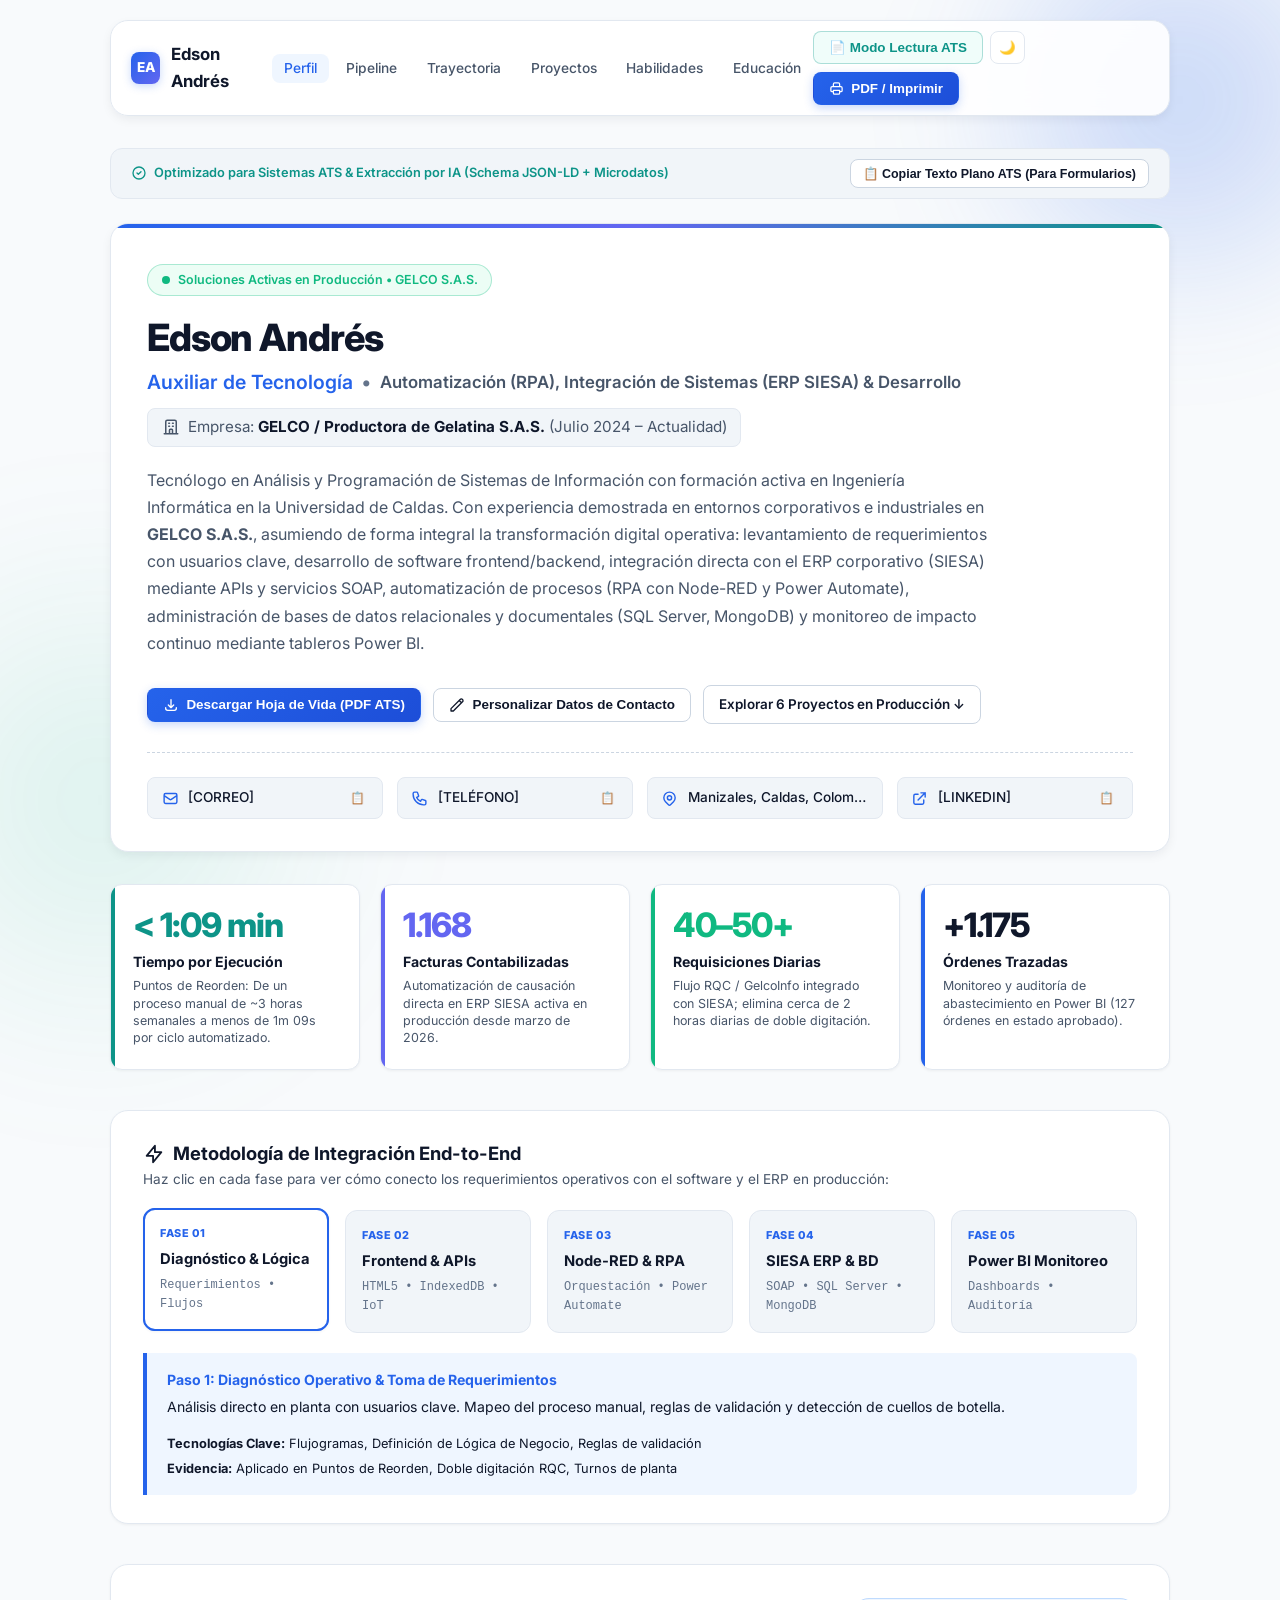
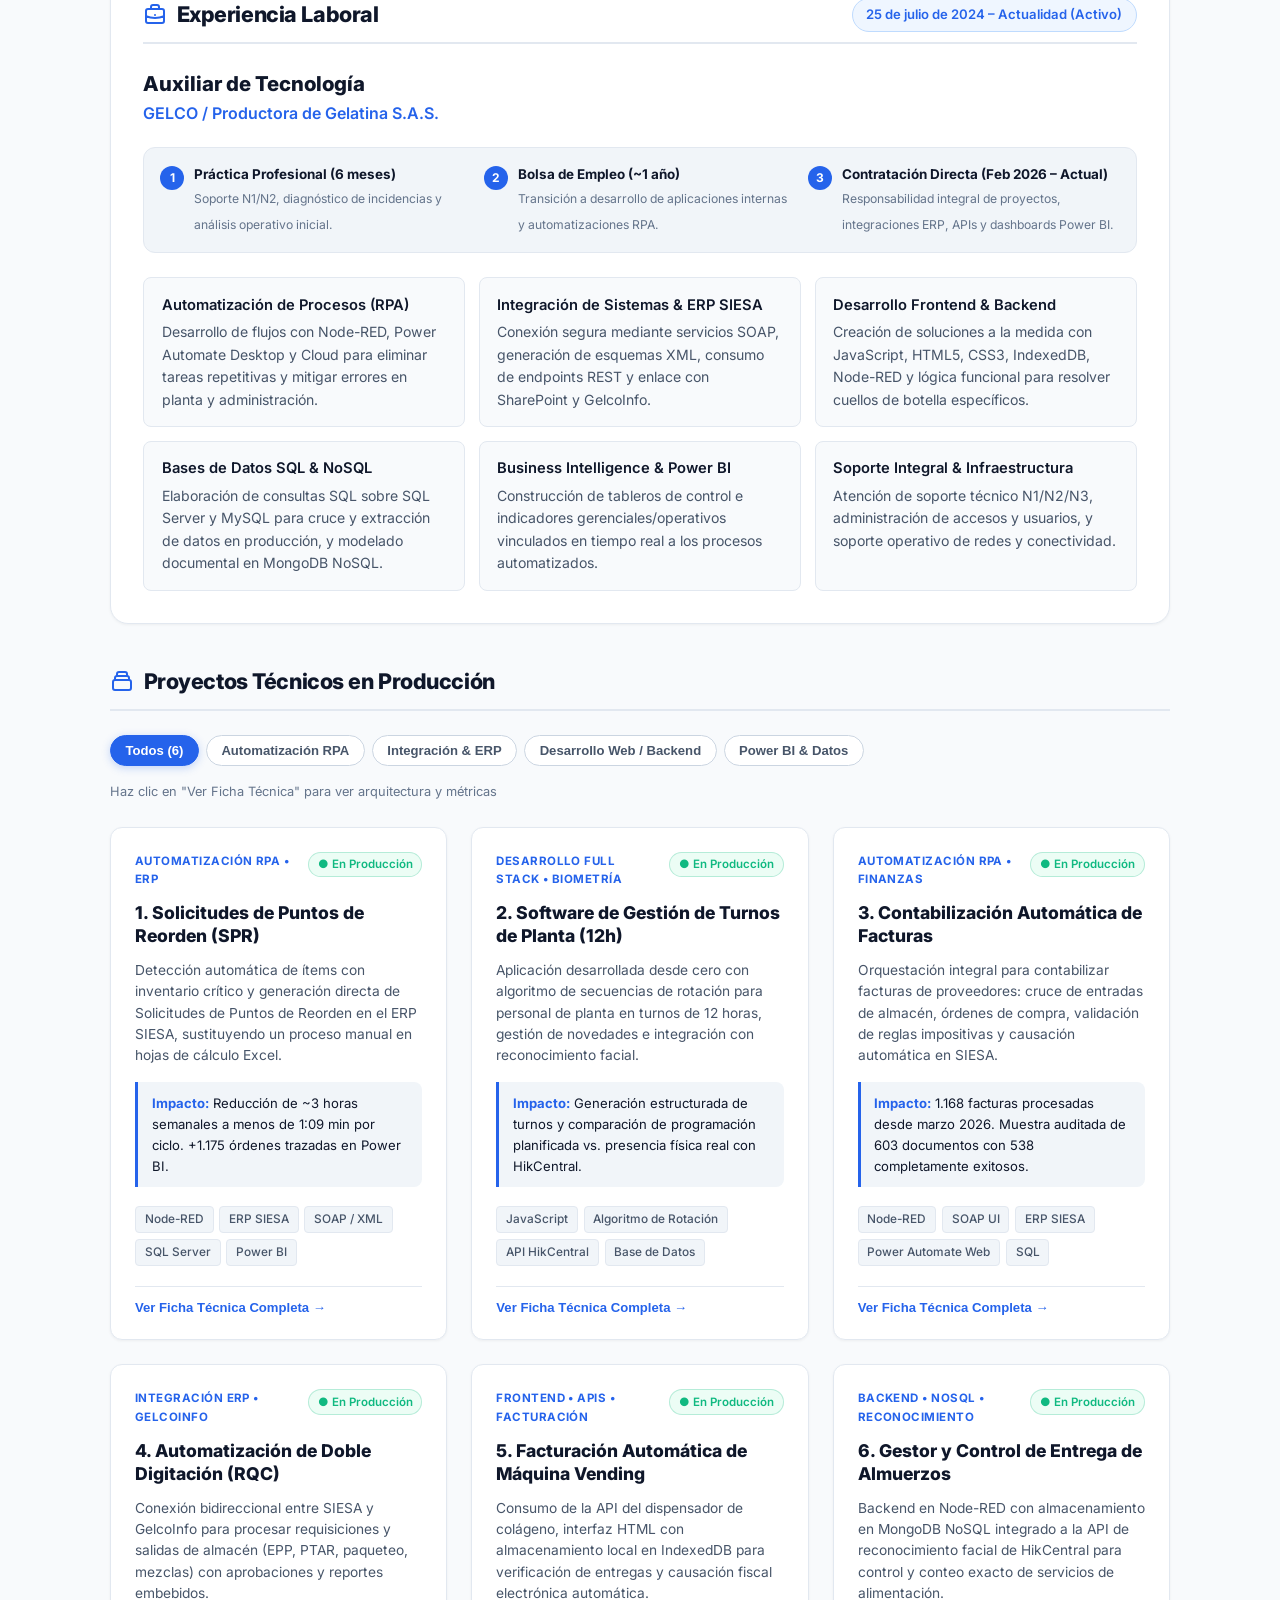
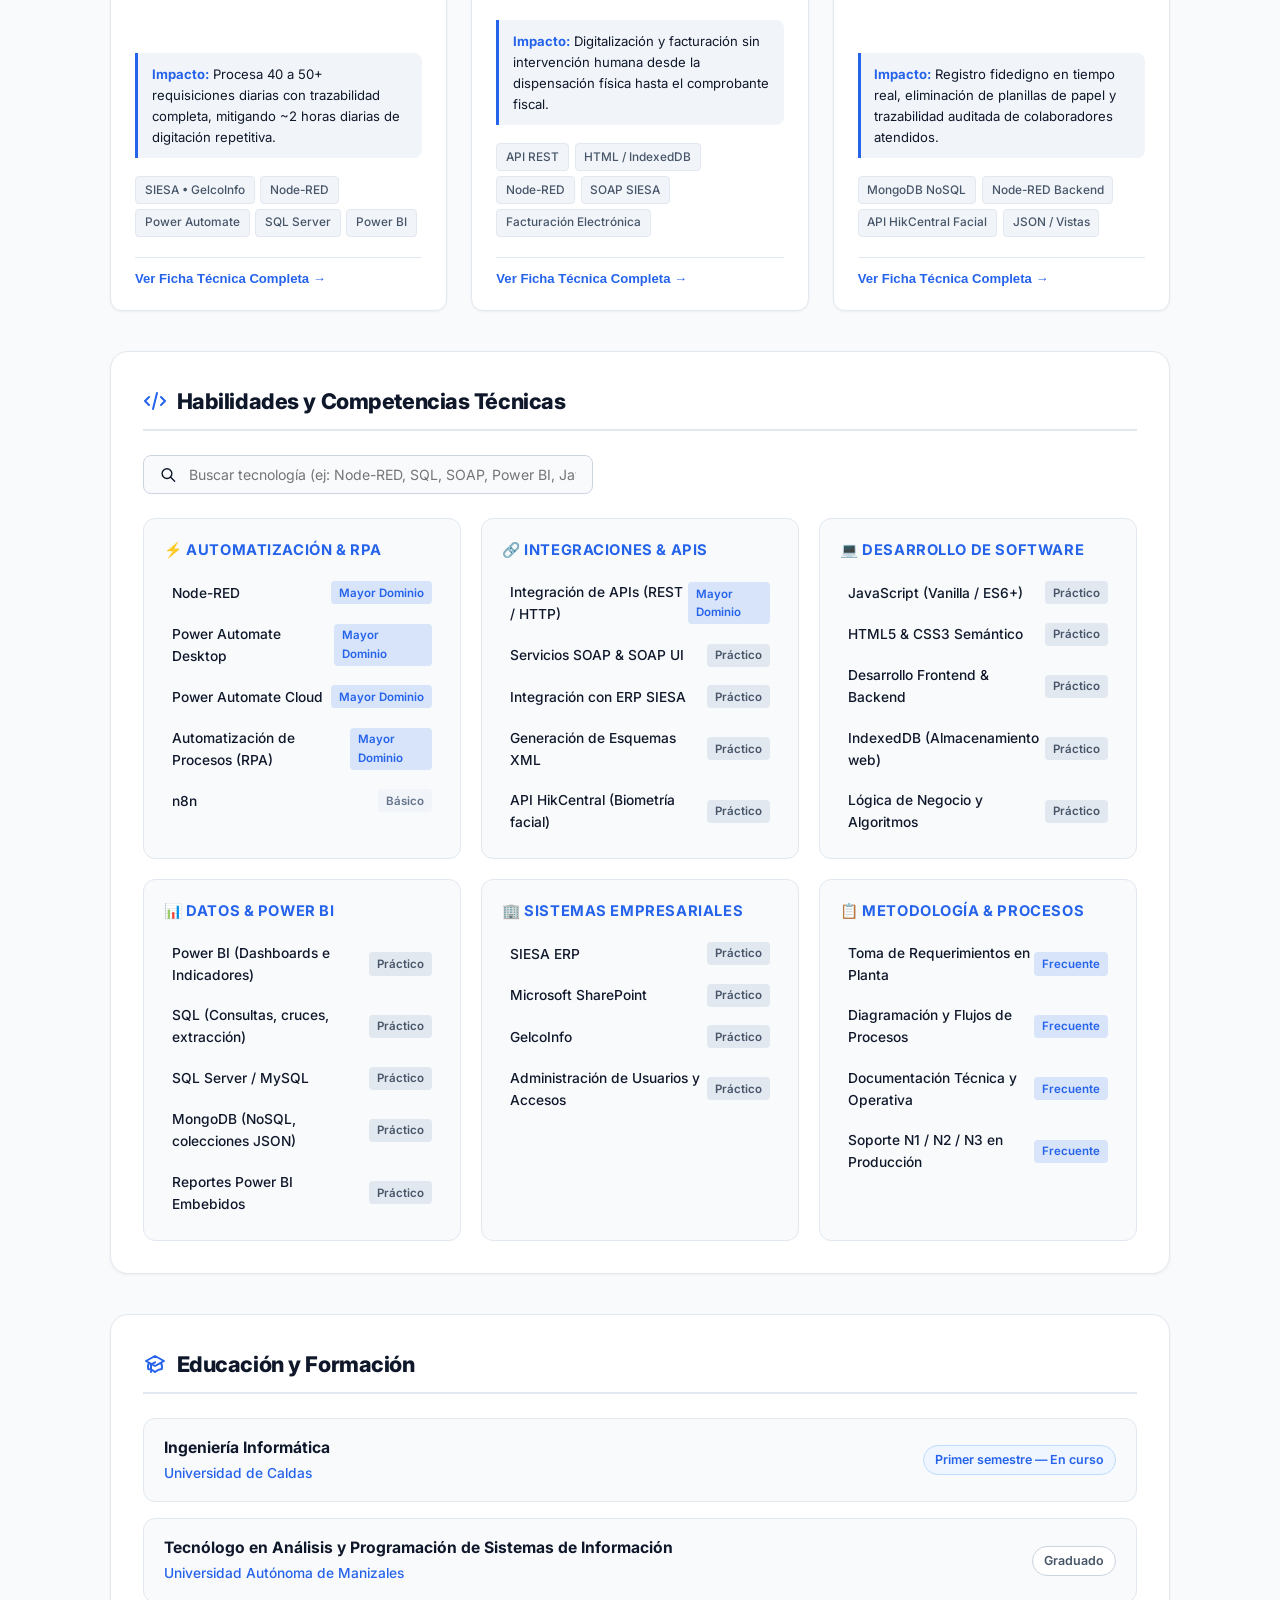
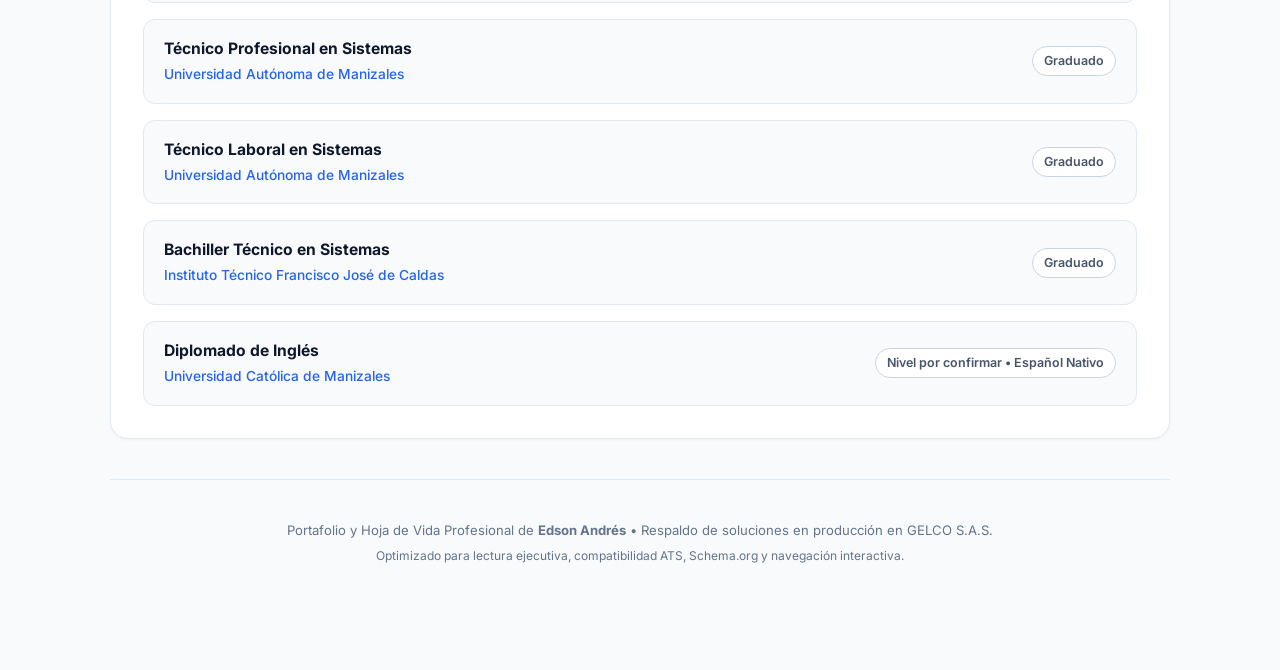
==== commit 69b530f5: "feat: optimización de esquema ATS y parsing IA con modo lectura plano" ====
--- a/EATM.html
+++ b/EATM.html
@@ -1,10 +1,22 @@
 <!DOCTYPE html>
-<html lang="es">
+<html lang="es" prefix="og: https://ogp.me/ns#">
 <head>
   <meta charset="UTF-8">
   <meta name="viewport" content="width=device-width, initial-scale=1.0">
-  <meta name="description" content="Hoja de Vida y Portafolio Tecnológico de Edson Andrés - Especialista en Automatización de Procesos (RPA), Integración de Sistemas ERP y Desarrollo">
-  <title>Edson Andrés | Perfil Tecnológico & Automatización</title>
+  
+  <!-- Metadatos Básicos y SEO -->
+  <title>Edson Andrés | Portafolio Tecnológico & Hoja de Vida ATS</title>
+  <meta name="description" content="Hoja de Vida y Portafolio Tecnológico de Edson Andrés - Especialista en Automatización de Procesos (RPA), Integración de Sistemas (ERP SIESA, APIs, SOAP), Desarrollo Full Stack y Power BI.">
+  <meta name="keywords" content="Edson Andrés, Auxiliar de Tecnología, Automatización, RPA, Node-RED, Power Automate, ERP SIESA, SOAP, APIs, SQL Server, MongoDB, Power BI, Manizales, Desarrollador">
+  <meta name="author" content="Edson Andrés">
+  <meta name="robots" content="index, follow">
+
+  <!-- Open Graph para Redes Sociales y Previsualización en LinkedIn / WhatsApp -->
+  <meta property="og:title" content="Edson Andrés | Portafolio Tecnológico & Hoja de Vida">
+  <meta property="og:description" content="Auxiliar de Tecnología en GELCO S.A.S. • Automatización de Procesos (RPA), Integración con ERP SIESA, Desarrollo y Power BI.">
+  <meta property="og:type" content="profile">
+  <meta property="profile:first_name" content="Edson">
+  <meta property="profile:last_name" content="Andrés">
 
   <!-- Google Fonts: Inter moderna -->
   <link rel="preconnect" href="https://fonts.googleapis.com">
@@ -13,17 +25,102 @@
 
   <!-- Estilos CSS -->
   <link rel="stylesheet" href="styles.css">
+
+  <!-- ==========================================================================
+       DATOS ESTRUCTURADOS JSON-LD (SCHEMA.ORG) PARA MOTORES DE BÚSQUEDA E IA
+       Permite que bots ATS y LLMs (ChatGPT, Claude, Gemini, LinkedIn)
+       extraigan la información con 100% de fidelidad y estructura canónica.
+       ========================================================================== -->
+  <script type="application/ld+json">
+  {
+    "@context": "https://schema.org",
+    "@type": "Person",
+    "name": "Edson Andrés",
+    "jobTitle": "Auxiliar de Tecnología",
+    "description": "Profesional tecnológico especializado en automatización de procesos operativos (RPA), integración de sistemas corporativos (ERP SIESA mediante APIs SOAP/REST), desarrollo de software y analítica con Power BI.",
+    "worksFor": {
+      "@type": "Organization",
+      "name": "GELCO / Productora de Gelatina S.A.S."
+    },
+    "address": {
+      "@type": "PostalAddress",
+      "addressLocality": "Manizales",
+      "addressRegion": "Caldas",
+      "addressCountry": "CO"
+    },
+    "alumniOf": [
+      {
+        "@type": "EducationalOrganization",
+        "name": "Universidad de Caldas",
+        "program": "Ingeniería Informática"
+      },
+      {
+        "@type": "EducationalOrganization",
+        "name": "Universidad Autónoma de Manizales",
+        "program": "Tecnología en Análisis y Programación de Sistemas de Información"
+      },
+      {
+        "@type": "EducationalOrganization",
+        "name": "Universidad Autónoma de Manizales",
+        "program": "Técnico Profesional en Sistemas"
+      },
+      {
+        "@type": "EducationalOrganization",
+        "name": "Universidad Autónoma de Manizales",
+        "program": "Técnico Laboral en Sistemas"
+      },
+      {
+        "@type": "EducationalOrganization",
+        "name": "Instituto Técnico Francisco José de Caldas",
+        "program": "Bachiller Técnico en Sistemas"
+      },
+      {
+        "@type": "EducationalOrganization",
+        "name": "Universidad Católica de Manizales",
+        "program": "Diplomado de Inglés"
+      }
+    ],
+    "knowsAbout": [
+      "Process Automation",
+      "RPA",
+      "Node-RED",
+      "Power Automate Desktop",
+      "Power Automate Cloud",
+      "SIESA ERP",
+      "SOAP",
+      "SOAP UI",
+      "XML",
+      "REST APIs",
+      "SQL Server",
+      "MySQL",
+      "MongoDB NoSQL",
+      "Power BI",
+      "JavaScript",
+      "HTML5",
+      "CSS3",
+      "SharePoint",
+      "Digital Transformation",
+      "IT Support N1/N2/N3"
+    ],
+    "hasOccupation": {
+      "@type": "Occupation",
+      "name": "Automation & Integration Specialist",
+      "occupationalCategory": "15-1252.00",
+      "skills": "Node-RED, Power Automate, ERP SIESA, SOAP, SQL, MongoDB, Power BI, JavaScript"
+    }
+  }
+  </script>
 </head>
-<body>
-
-  <!-- Contenedor Principal -->
+<body itemscope itemtype="https://schema.org/Person">
+
+  <!-- Contenedor Principal Accesible -->
   <div class="app-container">
 
-    <!-- 1. Barra de Navegación Flotante -->
+    <!-- 1. Barra de Navegación Sticky -->
     <nav class="main-nav" aria-label="Navegación principal">
       <a href="#sobre-mi" class="nav-brand">
         <div class="brand-badge">EA</div>
-        <span id="nav-user-name">Edson Andrés</span>
+        <span id="nav-user-name" itemprop="name">Edson Andrés</span>
       </a>
 
       <ul class="nav-links">
@@ -36,18 +133,35 @@
       </ul>
 
       <div class="nav-actions">
+        <!-- Botón Conmutador a Modo ATS -->
+        <button class="btn btn-secondary btn-ats-toggle action-toggle-ats" title="Alternar entre Vista Visual y Modo ATS Estándar">
+          📄 Modo Lectura ATS
+        </button>
         <button id="btn-theme-toggle" class="btn-icon-only" title="Cambiar tema visual" aria-label="Modo Claro u Oscuro">
           🌙
         </button>
-        <button class="btn btn-secondary action-print-cv" title="Exportar a PDF o Imprimir">
+        <button class="btn btn-primary action-print-cv" title="Exportar a PDF o Imprimir en formato compatible ATS">
           <svg width="15" height="15" fill="none" stroke="currentColor" viewBox="0 0 24 24"><path stroke-linecap="round" stroke-linejoin="round" stroke-width="2" d="M17 17h2a2 2 0 002-2v-4a2 2 0 00-2-2H5a2 2 0 00-2 2v4a2 2 0 002 2h2m2 4h6a2 2 0 002-2v-4H7v4a2 2 0 002 2zm8-12V5a2 2 0 00-2-2H9a2 2 0 00-2 2v4h10z"/></svg>
           PDF / Imprimir
         </button>
       </div>
     </nav>
 
-    <!-- 2. Hero Section / Perfil Profesional -->
-    <header id="sobre-mi" class="hero-card">
+    <!-- Franja de Compatibilidad ATS & IA -->
+    <aside class="ats-meta-strip" aria-label="Compatibilidad ATS y Asistentes IA">
+      <div class="ats-meta-badge">
+        <svg width="16" height="16" fill="none" stroke="currentColor" viewBox="0 0 24 24"><path stroke-linecap="round" stroke-linejoin="round" stroke-width="2" d="M9 12l2 2 4-4m6 2a9 9 0 11-18 0 9 9 0 0118 0z"/></svg>
+        <span>Optimizado para Sistemas ATS & Extracción por IA (Schema JSON-LD + Microdatos)</span>
+      </div>
+      <div class="ats-meta-actions">
+        <button id="btn-open-ats-text" class="btn btn-secondary" style="font-size:0.78rem; padding:0.35rem 0.75rem;">
+          📋 Copiar Texto Plano ATS (Para Formularios)
+        </button>
+      </div>
+    </aside>
+
+    <!-- 2. Hero Section / Resumen Ejecutivo y Contacto -->
+    <header id="sobre-mi" class="hero-card" role="banner">
       <div class="hero-status-pill">
         <span class="pulse-dot"></span>
         <span>Soluciones Activas en Producción • GELCO S.A.S.</span>
@@ -55,28 +169,32 @@
 
       <div class="hero-header-flex">
         <div>
-          <h1 class="hero-name" id="user-name">Edson Andrés</h1>
+          <h1 class="hero-name" id="user-name" itemprop="name">Edson Andrés</h1>
           <div class="hero-role">
-            <span>Auxiliar de Tecnología</span>
+            <span itemprop="jobTitle">Auxiliar de Tecnología</span>
             <span style="color:var(--text-tertiary); font-weight:400;">&bull;</span>
-            <span style="color:var(--text-secondary); font-size:1.05rem;">Automatización (RPA), Integración de Sistemas (ERP) & Desarrollo</span>
-          </div>
-
-          <div class="hero-company-info">
+            <span style="color:var(--text-secondary); font-size:1.05rem;">Automatización (RPA), Integración de Sistemas (ERP SIESA) & Desarrollo</span>
+          </div>
+
+          <div class="hero-company-info" itemprop="worksFor" itemscope itemtype="https://schema.org/Organization">
             <svg width="18" height="18" fill="none" stroke="currentColor" viewBox="0 0 24 24"><path stroke-linecap="round" stroke-linejoin="round" stroke-width="2" d="M19 21V5a2 2 0 00-2-2H7a2 2 0 00-2 2v16m14 0h2m-2 0h-5m-9 0H3m2 0h5M9 7h1m-1 4h1m4-4h1m-1 4h1m-5 10v-5a1 1 0 011-1h2a1 1 0 011 1v5m-4 0h4"/></svg>
-            <span>Empresa: <strong>GELCO / Productora de Gelatina S.A.S.</strong> (Julio 2024 – Actualidad)</span>
-          </div>
-        </div>
-      </div>
-
-      <p class="hero-summary">
-        Tecnólogo en Análisis y Programación de Sistemas de Información con formación activa en Ingeniería Informática. Especializado en transformar requerimientos operativos e industriales en <strong>flujos automatizados, integraciones entre el ERP corporativo (SIESA) y aplicaciones internas</strong>. Con amplia experiencia asumiendo el ciclo completo: análisis de procesos en planta, diseño de lógica, desarrollo frontend/backend, integración de APIs/SOAP, bases de datos (SQL y MongoDB NoSQL), soporte continuo y monitoreo de impacto mediante Power BI.
-      </p>
-
+            <span>Empresa: <strong itemprop="name">GELCO / Productora de Gelatina S.A.S.</strong> (Julio 2024 – Actualidad)</span>
+          </div>
+        </div>
+      </div>
+
+      <!-- Resumen Profesional legible por ATS -->
+      <section aria-label="Resumen Profesional">
+        <p class="hero-summary" itemprop="description">
+          Tecnólogo en Análisis y Programación de Sistemas de Información con formación activa en Ingeniería Informática en la Universidad de Caldas. Con experiencia demostrada en entornos corporativos e industriales en <strong>GELCO S.A.S.</strong>, asumiendo de forma integral la transformación digital operativa: levantamiento de requerimientos con usuarios clave, desarrollo de software frontend/backend, integración directa con el ERP corporativo (SIESA) mediante APIs y servicios SOAP, automatización de procesos (RPA con Node-RED y Power Automate), administración de bases de datos relacionales y documentales (SQL Server, MongoDB) y monitoreo de impacto continuo mediante tableros Power BI.
+        </p>
+      </section>
+
+      <!-- Botones de Acción -->
       <div class="hero-cta-group">
         <button class="btn btn-primary action-print-cv">
           <svg width="16" height="16" fill="none" stroke="currentColor" viewBox="0 0 24 24"><path stroke-linecap="round" stroke-linejoin="round" stroke-width="2" d="M4 16v1a3 3 0 003 3h10a3 3 0 003-3v-1m-4-4l-4 4m0 0l-4-4m4 4V4"/></svg>
-          Descargar Hoja de Vida (PDF)
+          Descargar Hoja de Vida (PDF ATS)
         </button>
         <button id="btn-open-contact-edit" class="btn btn-secondary">
           <svg width="16" height="16" fill="none" stroke="currentColor" viewBox="0 0 24 24"><path stroke-linecap="round" stroke-linejoin="round" stroke-width="2" d="M15.232 5.232l3.536 3.536m-2.036-5.036a2.5 2.5 0 113.536 3.536L6.5 21.036H3v-3.572L16.732 3.732z"/></svg>
@@ -87,35 +205,35 @@
         </a>
       </div>
 
-      <!-- Barra de Contacto Directo -->
-      <div class="contact-strip">
+      <!-- Barra de Contacto Directo con Microdatos -->
+      <div class="contact-strip" itemscope itemtype="https://schema.org/ContactPoint">
         <div class="contact-pill">
           <svg fill="none" stroke="currentColor" viewBox="0 0 24 24"><path stroke-linecap="round" stroke-linejoin="round" stroke-width="2" d="M3 8l7.89 5.26a2 2 0 002.22 0L21 8M5 19h14a2 2 0 002-2V7a2 2 0 00-2-2H5a2 2 0 00-2 2v10a2 2 0 002 2z"/></svg>
-          <a id="user-email-link" href="mailto:edson.andres.tech@gmail.com"><span id="user-email">[CORREO]</span></a>
+          <a id="user-email-link" href="mailto:edson.andres.tech@gmail.com" itemprop="email"><span id="user-email">[CORREO]</span></a>
           <button class="copy-mini-btn" data-target="user-email" title="Copiar correo">📋</button>
         </div>
 
         <div class="contact-pill">
           <svg fill="none" stroke="currentColor" viewBox="0 0 24 24"><path stroke-linecap="round" stroke-linejoin="round" stroke-width="2" d="M3 5a2 2 0 012-2h3.28a1 1 0 01.948.684l1.498 4.493a1 1 0 01-.502 1.21l-2.257 1.13a11.042 11.042 0 005.516 5.516l1.13-2.257a1 1 0 011.21-.502l4.493 1.498a1 1 0 01.684.949V19a2 2 0 01-2 2h-1C9.716 21 3 14.284 3 6V5z"/></svg>
-          <span id="user-phone">[TELÉFONO]</span>
+          <span id="user-phone" itemprop="telephone">[TELÉFONO]</span>
           <button class="copy-mini-btn" data-target="user-phone" title="Copiar teléfono">📋</button>
         </div>
 
-        <div class="contact-pill">
+        <div class="contact-pill" itemprop="address" itemscope itemtype="https://schema.org/PostalAddress">
           <svg fill="none" stroke="currentColor" viewBox="0 0 24 24"><path stroke-linecap="round" stroke-linejoin="round" stroke-width="2" d="M17.657 16.657L13.414 20.9a1.998 1.998 0 01-2.827 0l-4.244-4.243a8 8 0 1111.314 0z"/><path stroke-linecap="round" stroke-linejoin="round" stroke-width="2" d="M15 11a3 3 0 11-6 0 3 3 0 016 0z"/></svg>
-          <span id="user-city">Manizales, Caldas, Colombia</span>
+          <span id="user-city" itemprop="addressLocality">Manizales, Caldas, Colombia</span>
         </div>
 
         <div class="contact-pill">
           <svg fill="none" stroke="currentColor" viewBox="0 0 24 24"><path stroke-linecap="round" stroke-linejoin="round" stroke-width="2" d="M10 6H6a2 2 0 00-2 2v10a2 2 0 002 2h10a2 2 0 002-2v-4M14 4h6m0 0v6m0-6L10 14"/></svg>
-          <a id="user-linkedin" href="https://linkedin.com" target="_blank" rel="noopener">[LINKEDIN]</a>
+          <a id="user-linkedin" href="https://linkedin.com" target="_blank" rel="noopener" itemprop="sameAs">[LINKEDIN]</a>
           <button class="copy-mini-btn" data-target="user-linkedin" title="Copiar enlace">📋</button>
         </div>
       </div>
     </header>
 
     <!-- 3. Contadores Dinámicos de Métricas de Producción -->
-    <section class="metrics-section" aria-label="Métricas de Impacto">
+    <section class="metrics-section" aria-label="Métricas Clave de Producción">
       <div class="metric-box accent-teal">
         <div class="metric-val">&lt; 1:09 min</div>
         <div class="metric-title">Tiempo por Ejecución</div>
@@ -142,7 +260,7 @@
     </section>
 
     <!-- 4. Pipeline Interactivo de Arquitectura -->
-    <section id="pipeline" class="pipeline-section">
+    <section id="pipeline" class="pipeline-section" aria-label="Metodología de Arquitectura e Integración">
       <div class="pipeline-header">
         <h2 class="pipeline-title">
           <svg width="22" height="22" fill="none" stroke="currentColor" viewBox="0 0 24 24"><path stroke-linecap="round" stroke-linejoin="round" stroke-width="2" d="M13 10V3L4 14h7v7l9-11h-7z"/></svg>
@@ -197,501 +315,505 @@
     </section>
 
     <!-- 5. Experiencia & Trayectoria Profesional -->
-    <section id="experiencia" class="experience-card">
-      <div class="section-heading-wrap">
-        <h2 class="section-main-title">
-          <svg fill="none" stroke="currentColor" viewBox="0 0 24 24"><path stroke-linecap="round" stroke-linejoin="round" stroke-width="2" d="M21 13.255A23.931 23.931 0 0112 15c-3.183 0-6.22-.62-9-1.745M16 6V4a2 2 0 00-2-2h-4a2 2 0 00-2 2v2m4 6h.01M5 20h14a2 2 0 002-2V8a2 2 0 00-2-2H5a2 2 0 00-2 2v10a2 2 0 002 2z"/></svg>
-          Trayectoria Profesional
-        </h2>
-        <span class="exp-period-badge">25 de julio de 2024 – Actualidad (Activo)</span>
-      </div>
-
-      <div class="exp-main-header">
-        <div>
-          <h3 class="exp-title-role">Auxiliar de Tecnología</h3>
-          <p class="exp-company-highlight">GELCO / Productora de Gelatina S.A.S.</p>
-        </div>
-      </div>
-
-      <!-- Evolución en Gelco -->
-      <div class="career-phases">
-        <div class="phase-item">
-          <div class="phase-step-num">1</div>
-          <div class="phase-desc">
-            <strong>Práctica Profesional (6 meses)</strong>
-            <span>Inicio enfocado en soporte N1/N2 y análisis operativo inicial.</span>
-          </div>
-        </div>
-
-        <div class="phase-item">
-          <div class="phase-step-num">2</div>
-          <div class="phase-desc">
-            <strong>Bolsa de Empleo (~1 año)</strong>
-            <span>Transición hacia desarrollo de aplicaciones internas y automatizaciones RPA.</span>
-          </div>
-        </div>
-
-        <div class="phase-item">
-          <div class="phase-step-num">3</div>
-          <div class="phase-desc">
-            <strong>Contratación Directa (Feb 2026 – Actual)</strong>
-            <span>Responsabilidad integral de proyectos, integraciones ERP, APIs y dashboards Power BI.</span>
-          </div>
-        </div>
-      </div>
-
-      <!-- Cuadrícula de Responsabilidades Reales -->
-      <div class="responsibilities-grid">
-        <div class="resp-card">
-          <strong>Automatización de Procesos (RPA)</strong>
-          Desarrollo de flujos con Node-RED, Power Automate Desktop y Cloud para eliminar tareas repetitivas y mitigar errores en planta y administración.
-        </div>
-        <div class="resp-card">
-          <strong>Integración de Sistemas & ERP SIESA</strong>
-          Conexión segura mediante servicios SOAP, generación de esquemas XML, consumo de endpoints REST y enlace con SharePoint y GelcoInfo.
-        </div>
-        <div class="resp-card">
-          <strong>Desarrollo Frontend & Backend</strong>
-          Creación de soluciones a la medida con JavaScript, HTML5, CSS3, IndexedDB, Node-RED y lógica funcional para resolver cuellos de botella específicos.
-        </div>
-        <div class="resp-card">
-          <strong>Bases de Datos SQL & NoSQL</strong>
-          Elaboración de consultas SQL sobre SQL Server y MySQL para cruce y extracción de datos en producción, y modelado documental en MongoDB NoSQL.
-        </div>
-        <div class="resp-card">
-          <strong>Business Intelligence & Power BI</strong>
-          Construcción de tableros de control e indicadores gerenciales/operativos vinculados en tiempo real a los procesos automatizados.
-        </div>
-        <div class="resp-card">
-          <strong>Soporte Integral & Infraestructura</strong>
-          Atención de soporte técnico N1/N2/N3, administración de accesos y usuarios, y soporte operativo de redes y conectividad.
-        </div>
-      </div>
-    </section>
-
-    <!-- 6. Portafolio de Proyectos Destacados en Producción -->
-    <section id="proyectos">
-      <div class="section-heading-wrap">
-        <h2 class="section-main-title">
-          <svg fill="none" stroke="currentColor" viewBox="0 0 24 24"><path stroke-linecap="round" stroke-linejoin="round" stroke-width="2" d="M19 11H5m14 0a2 2 0 012 2v6a2 2 0 01-2 2H5a2 2 0 01-2-2v-6a2 2 0 012-2m14 0V9a2 2 0 00-2-2M5 11V9a2 2 0 012-2m0 0V5a2 2 0 012-2h6a2 2 0 012 2v2M7 7h10"/></svg>
-          Proyectos Reales en Producción
-        </h2>
-      </div>
-
-      <div class="projects-header-bar">
-        <div class="filter-pills">
-          <button class="filter-pill active" data-filter="all">Todos (6)</button>
-          <button class="filter-pill" data-filter="rpa">Automatización RPA</button>
-          <button class="filter-pill" data-filter="integration">Integración & ERP</button>
-          <button class="filter-pill" data-filter="dev">Desarrollo Web / Backend</button>
-          <button class="filter-pill" data-filter="data">Power BI & Datos</button>
-        </div>
-        <span style="font-size:0.8rem; color:var(--text-tertiary);">Haz clic en "Ver Ficha Técnica" para ver arquitectura y métricas</span>
-      </div>
-
-      <div class="projects-grid">
-
-        <!-- Proyecto 1: Puntos de Reorden -->
-        <article class="project-card-interactive" data-category="rpa integration data">
-          <div class="p-card-top">
-            <span class="p-card-category">Automatización RPA &bull; ERP</span>
-            <span class="p-card-status">● En Producción</span>
-          </div>
-          <h3 class="p-card-title">1. Solicitudes de Puntos de Reorden (SPR)</h3>
-          <p class="p-card-summary">
-            Detección automática de ítems con inventario crítico y generación directa de Solicitudes de Puntos de Reorden en el ERP SIESA, sustituyendo un proceso manual en hojas de cálculo Excel.
-          </p>
-          <div class="p-card-metric-highlight">
-            <strong>Impacto:</strong> Reducción de ~3 horas semanales a menos de 1:09 min por ciclo. +1.175 órdenes trazadas en Power BI.
-          </div>
-          <div class="p-card-tags">
-            <span class="p-tag">Node-RED</span>
-            <span class="p-tag">ERP SIESA</span>
-            <span class="p-tag">SOAP / XML</span>
-            <span class="p-tag">SQL Server</span>
-            <span class="p-tag">Power BI</span>
-          </div>
-          <div class="p-card-footer">
-            <button class="btn-open-modal" data-project-id="1">
-              Ver Ficha Técnica Completa &rarr;
-            </button>
-          </div>
-        </article>
-
-        <!-- Proyecto 2: Software de Turnos -->
-        <article class="project-card-interactive" data-category="dev integration">
-          <div class="p-card-top">
-            <span class="p-card-category">Desarrollo Full Stack &bull; Biometría</span>
-            <span class="p-card-status">● En Producción</span>
-          </div>
-          <h3 class="p-card-title">2. Software de Gestión de Turnos de Planta (12h)</h3>
-          <p class="p-card-summary">
-            Aplicación desarrollada desde cero con algoritmo de secuencias de rotación para personal de planta en turnos de 12 horas, gestión de novedades e integración con reconocimiento facial.
-          </p>
-          <div class="p-card-metric-highlight">
-            <strong>Impacto:</strong> Generación estructurada de turnos y comparación de programación planificada vs. presencia física real con HikCentral.
-          </div>
-          <div class="p-card-tags">
-            <span class="p-tag">JavaScript</span>
-            <span class="p-tag">Algoritmo de Rotación</span>
-            <span class="p-tag">API HikCentral</span>
-            <span class="p-tag">Base de Datos</span>
-          </div>
-          <div class="p-card-footer">
-            <button class="btn-open-modal" data-project-id="2">
-              Ver Ficha Técnica Completa &rarr;
-            </button>
-          </div>
-        </article>
-
-        <!-- Proyecto 3: Contabilización Automática de Facturas -->
-        <article class="project-card-interactive" data-category="rpa integration">
-          <div class="p-card-top">
-            <span class="p-card-category">Automatización RPA &bull; Finanzas</span>
-            <span class="p-card-status">● En Producción</span>
-          </div>
-          <h3 class="p-card-title">3. Contabilización Automática de Facturas</h3>
-          <p class="p-card-summary">
-            Orquestación integral para contabilizar facturas de proveedores: cruce de entradas de almacén, órdenes de compra, validación de reglas impositivas y causación automática en SIESA.
-          </p>
-          <div class="p-card-metric-highlight">
-            <strong>Impacto:</strong> 1.168 facturas procesadas desde marzo 2026. Muestra auditada de 603 documentos con 538 completamente exitosos.
-          </div>
-          <div class="p-card-tags">
-            <span class="p-tag">Node-RED</span>
-            <span class="p-tag">SOAP UI</span>
-            <span class="p-tag">ERP SIESA</span>
-            <span class="p-tag">Power Automate Web</span>
-            <span class="p-tag">SQL</span>
-          </div>
-          <div class="p-card-footer">
-            <button class="btn-open-modal" data-project-id="3">
-              Ver Ficha Técnica Completa &rarr;
-            </button>
-          </div>
-        </article>
-
-        <!-- Proyecto 4: Automatización de Doble Digitación / RQC -->
-        <article class="project-card-interactive" data-category="rpa integration data">
-          <div class="p-card-top">
-            <span class="p-card-category">Integración ERP &bull; GelcoInfo</span>
-            <span class="p-card-status">● En Producción</span>
-          </div>
-          <h3 class="p-card-title">4. Automatización de Doble Digitación (RQC)</h3>
-          <p class="p-card-summary">
-            Conexión bidireccional entre SIESA y GelcoInfo para procesar requisiciones y salidas de almacén (EPP, PTAR, paqueteo, mezclas) con aprobaciones y reportes embebidos.
-          </p>
-          <div class="p-card-metric-highlight">
-            <strong>Impacto:</strong> Procesa 40 a 50+ requisiciones diarias con trazabilidad completa, mitigando ~2 horas diarias de digitación repetitiva.
-          </div>
-          <div class="p-card-tags">
-            <span class="p-tag">SIESA &bull; GelcoInfo</span>
-            <span class="p-tag">Node-RED</span>
-            <span class="p-tag">Power Automate</span>
-            <span class="p-tag">SQL Server</span>
-            <span class="p-tag">Power BI</span>
-          </div>
-          <div class="p-card-footer">
-            <button class="btn-open-modal" data-project-id="4">
-              Ver Ficha Técnica Completa &rarr;
-            </button>
-          </div>
-        </article>
-
-        <!-- Proyecto 5: Máquina Vending Colágeno -->
-        <article class="project-card-interactive" data-category="dev rpa integration">
-          <div class="p-card-top">
-            <span class="p-card-category">Frontend &bull; APIs &bull; Facturación</span>
-            <span class="p-card-status">● En Producción</span>
-          </div>
-          <h3 class="p-card-title">5. Facturación Automática de Máquina Vending</h3>
-          <p class="p-card-summary">
-            Consumo de la API del dispensador de colágeno, interfaz HTML con almacenamiento local en IndexedDB para verificación de entregas y causación fiscal electrónica automática.
-          </p>
-          <div class="p-card-metric-highlight">
-            <strong>Impacto:</strong> Digitalización y facturación sin intervención humana desde la dispensación física hasta el comprobante fiscal.
-          </div>
-          <div class="p-card-tags">
-            <span class="p-tag">API REST</span>
-            <span class="p-tag">HTML / IndexedDB</span>
-            <span class="p-tag">Node-RED</span>
-            <span class="p-tag">SOAP SIESA</span>
-            <span class="p-tag">Facturación Electrónica</span>
-          </div>
-          <div class="p-card-footer">
-            <button class="btn-open-modal" data-project-id="5">
-              Ver Ficha Técnica Completa &rarr;
-            </button>
-          </div>
-        </article>
-
-        <!-- Proyecto 6: Gestor de Almuerzos -->
-        <article class="project-card-interactive" data-category="dev integration data">
-          <div class="p-card-top">
-            <span class="p-card-category">Backend &bull; NoSQL &bull; Reconocimiento</span>
-            <span class="p-card-status">● En Producción</span>
-          </div>
-          <h3 class="p-card-title">6. Gestor y Control de Entrega de Almuerzos</h3>
-          <p class="p-card-summary">
-            Backend en Node-RED con almacenamiento en MongoDB NoSQL integrado a la API de reconocimiento facial de HikCentral para control y conteo exacto de servicios de alimentación.
-          </p>
-          <div class="p-card-metric-highlight">
-            <strong>Impacto:</strong> Registro fidedigno en tiempo real, eliminación de planillas de papel y trazabilidad auditada de colaboradores atendidos.
-          </div>
-          <div class="p-card-tags">
-            <span class="p-tag">MongoDB NoSQL</span>
-            <span class="p-tag">Node-RED Backend</span>
-            <span class="p-tag">API HikCentral Facial</span>
-            <span class="p-tag">JSON / Vistas</span>
-          </div>
-          <div class="p-card-footer">
-            <button class="btn-open-modal" data-project-id="6">
-              Ver Ficha Técnica Completa &rarr;
-            </button>
-          </div>
-        </article>
-
-      </div>
-    </section>
-
-    <!-- 7. Matriz de Competencias con Buscador Interactivo -->
-    <section id="habilidades" class="skills-section-wrapper">
-      <div class="section-heading-wrap">
-        <h2 class="section-main-title">
-          <svg fill="none" stroke="currentColor" viewBox="0 0 24 24"><path stroke-linecap="round" stroke-linejoin="round" stroke-width="2" d="M10 20l4-16m4 4l4 4-4 4M6 16l-4-4 4-4"/></svg>
-          Competencias & Tecnologías
-        </h2>
-      </div>
-
-      <!-- Buscador en tiempo real -->
-      <div class="skills-search-bar">
-        <svg width="18" height="18" fill="none" stroke="currentColor" viewBox="0 0 24 24"><path stroke-linecap="round" stroke-linejoin="round" stroke-width="2" d="M21 21l-6-6m2-5a7 7 0 11-14 0 7 7 0 0114 0z"/></svg>
-        <input type="text" id="input-skill-search" placeholder="Buscar tecnología (ej: Node-RED, SQL, SOAP, Power BI, JavaScript)..." aria-label="Buscar habilidad">
-      </div>
-
-      <div class="skills-categories-grid">
-
-        <!-- Categoría 1 -->
-        <div class="skill-domain-card">
-          <h3 class="skill-domain-title">⚡ Automatización & RPA</h3>
-          <div class="skills-items-list">
-            <div class="skill-entry">
-              <span class="skill-entry-name">Node-RED</span>
-              <span class="skill-level-tag tag-dominio">Mayor Dominio</span>
-            </div>
-            <div class="skill-entry">
-              <span class="skill-entry-name">Power Automate Desktop</span>
-              <span class="skill-level-tag tag-dominio">Mayor Dominio</span>
-            </div>
-            <div class="skill-entry">
-              <span class="skill-entry-name">Power Automate Cloud</span>
-              <span class="skill-level-tag tag-dominio">Mayor Dominio</span>
-            </div>
-            <div class="skill-entry">
-              <span class="skill-entry-name">Automatización de Procesos (RPA)</span>
-              <span class="skill-level-tag tag-dominio">Mayor Dominio</span>
-            </div>
-            <div class="skill-entry">
-              <span class="skill-entry-name">n8n</span>
-              <span class="skill-level-tag tag-basico">Básico</span>
-            </div>
-          </div>
-        </div>
-
-        <!-- Categoría 2 -->
-        <div class="skill-domain-card">
-          <h3 class="skill-domain-title">🔗 Integraciones & APIs</h3>
-          <div class="skills-items-list">
-            <div class="skill-entry">
-              <span class="skill-entry-name">Integración de APIs (REST / HTTP)</span>
-              <span class="skill-level-tag tag-dominio">Mayor Dominio</span>
-            </div>
-            <div class="skill-entry">
-              <span class="skill-entry-name">Servicios SOAP & SOAP UI</span>
-              <span class="skill-level-tag tag-practico">Práctico</span>
-            </div>
-            <div class="skill-entry">
-              <span class="skill-entry-name">Integración con ERP SIESA</span>
-              <span class="skill-level-tag tag-practico">Práctico</span>
-            </div>
-            <div class="skill-entry">
-              <span class="skill-entry-name">Generación de Esquemas XML</span>
-              <span class="skill-level-tag tag-practico">Práctico</span>
-            </div>
-            <div class="skill-entry">
-              <span class="skill-entry-name">API HikCentral (Biometría facial)</span>
-              <span class="skill-level-tag tag-practico">Práctico</span>
-            </div>
-          </div>
-        </div>
-
-        <!-- Categoría 3 -->
-        <div class="skill-domain-card">
-          <h3 class="skill-domain-title">💻 Desarrollo de Software</h3>
-          <div class="skills-items-list">
-            <div class="skill-entry">
-              <span class="skill-entry-name">JavaScript (Vanilla / ES6+)</span>
-              <span class="skill-level-tag tag-practico">Práctico</span>
-            </div>
-            <div class="skill-entry">
-              <span class="skill-entry-name">HTML5 & CSS3 Semántico</span>
-              <span class="skill-level-tag tag-practico">Práctico</span>
-            </div>
-            <div class="skill-entry">
-              <span class="skill-entry-name">Desarrollo Frontend & Backend</span>
-              <span class="skill-level-tag tag-practico">Práctico</span>
-            </div>
-            <div class="skill-entry">
-              <span class="skill-entry-name">IndexedDB (Almacenamiento web)</span>
-              <span class="skill-level-tag tag-practico">Práctico</span>
-            </div>
-            <div class="skill-entry">
-              <span class="skill-entry-name">Lógica de Negocio y Algoritmos</span>
-              <span class="skill-level-tag tag-practico">Práctico</span>
-            </div>
-          </div>
-        </div>
-
-        <!-- Categoría 4 -->
-        <div class="skill-domain-card">
-          <h3 class="skill-domain-title">📊 Datos & Power BI</h3>
-          <div class="skills-items-list">
-            <div class="skill-entry">
-              <span class="skill-entry-name">Power BI (Dashboards e Indicadores)</span>
-              <span class="skill-level-tag tag-practico">Práctico</span>
-            </div>
-            <div class="skill-entry">
-              <span class="skill-entry-name">SQL (Consultas, cruces, extracción)</span>
-              <span class="skill-level-tag tag-practico">Práctico</span>
-            </div>
-            <div class="skill-entry">
-              <span class="skill-entry-name">SQL Server / MySQL</span>
-              <span class="skill-level-tag tag-practico">Práctico</span>
-            </div>
-            <div class="skill-entry">
-              <span class="skill-entry-name">MongoDB (NoSQL, colecciones JSON)</span>
-              <span class="skill-level-tag tag-practico">Práctico</span>
-            </div>
-            <div class="skill-entry">
-              <span class="skill-entry-name">Reportes Power BI Embebidos</span>
-              <span class="skill-level-tag tag-practico">Práctico</span>
-            </div>
-          </div>
-        </div>
-
-        <!-- Categoría 5 -->
-        <div class="skill-domain-card">
-          <h3 class="skill-domain-title">🏢 Sistemas Empresariales</h3>
-          <div class="skills-items-list">
-            <div class="skill-entry">
-              <span class="skill-entry-name">SIESA ERP</span>
-              <span class="skill-level-tag tag-practico">Práctico</span>
-            </div>
-            <div class="skill-entry">
-              <span class="skill-entry-name">Microsoft SharePoint</span>
-              <span class="skill-level-tag tag-practico">Práctico</span>
-            </div>
-            <div class="skill-entry">
-              <span class="skill-entry-name">GelcoInfo</span>
-              <span class="skill-level-tag tag-practico">Práctico</span>
-            </div>
-            <div class="skill-entry">
-              <span class="skill-entry-name">Administración de Usuarios y Accesos</span>
-              <span class="skill-level-tag tag-practico">Práctico</span>
-            </div>
-          </div>
-        </div>
-
-        <!-- Categoría 6 -->
-        <div class="skill-domain-card">
-          <h3 class="skill-domain-title">📋 Metodología & Procesos</h3>
-          <div class="skills-items-list">
-            <div class="skill-entry">
-              <span class="skill-entry-name">Toma de Requerimientos en Planta</span>
-              <span class="skill-level-tag tag-dominio">Frecuente</span>
-            </div>
-            <div class="skill-entry">
-              <span class="skill-entry-name">Diagramación y Flujos de Procesos</span>
-              <span class="skill-level-tag tag-dominio">Frecuente</span>
-            </div>
-            <div class="skill-entry">
-              <span class="skill-entry-name">Documentación Técnica y Operativa</span>
-              <span class="skill-level-tag tag-dominio">Frecuente</span>
-            </div>
-            <div class="skill-entry">
-              <span class="skill-entry-name">Soporte N1 / N2 / N3 en Producción</span>
-              <span class="skill-level-tag tag-dominio">Frecuente</span>
-            </div>
-          </div>
-        </div>
-
-      </div>
-    </section>
-
-    <!-- 8. Educación Formal & Formación -->
-    <section id="educacion" class="education-section">
-      <div class="section-heading-wrap">
-        <h2 class="section-main-title">
-          <svg fill="none" stroke="currentColor" viewBox="0 0 24 24"><path stroke-linecap="round" stroke-linejoin="round" stroke-width="2" d="M12 14l9-5-9-5-9 5 9 5zm0 0l6.16-3.422a12.083 12.083 0 01.665 6.479A11.952 11.952 0 0012 20.055a11.952 11.952 0 00-6.824-2.998 12.078 12.078 0 01.665-6.479L12 14zm-4 6v-7.5l4-2.222"/></svg>
-          Educación & Idiomas
-        </h2>
-      </div>
-
-      <div class="edu-timeline-modern">
-        <div class="edu-row">
+    <main>
+      <section id="experiencia" class="experience-card" aria-label="Experiencia Laboral">
+        <div class="section-heading-wrap">
+          <h2 class="section-main-title">
+            <svg fill="none" stroke="currentColor" viewBox="0 0 24 24"><path stroke-linecap="round" stroke-linejoin="round" stroke-width="2" d="M21 13.255A23.931 23.931 0 0112 15c-3.183 0-6.22-.62-9-1.745M16 6V4a2 2 0 00-2-2h-4a2 2 0 00-2 2v2m4 6h.01M5 20h14a2 2 0 002-2V8a2 2 0 00-2-2H5a2 2 0 00-2 2v10a2 2 0 002 2z"/></svg>
+            Experiencia Laboral
+          </h2>
+          <span class="exp-period-badge">
+            <time datetime="2024-07-25">25 de julio de 2024</time> – Actualidad (Activo)
+          </span>
+        </div>
+
+        <div class="exp-main-header">
           <div>
-            <h3 class="edu-title">Ingeniería Informática</h3>
-            <span class="edu-place">Universidad de Caldas</span>
-          </div>
-          <span class="edu-badge in-progress">Primer semestre — En curso</span>
-        </div>
-
-        <div class="edu-row">
-          <div>
-            <h3 class="edu-title">Tecnólogo en Análisis y Programación de Sistemas de Información</h3>
-            <span class="edu-place">Universidad Autónoma de Manizales</span>
-          </div>
-          <span class="edu-badge">Graduado</span>
-        </div>
-
-        <div class="edu-row">
-          <div>
-            <h3 class="edu-title">Técnico Profesional en Sistemas</h3>
-            <span class="edu-place">Universidad Autónoma de Manizales</span>
-          </div>
-          <span class="edu-badge">Graduado</span>
-        </div>
-
-        <div class="edu-row">
-          <div>
-            <h3 class="edu-title">Técnico Laboral en Sistemas</h3>
-            <span class="edu-place">Universidad Autónoma de Manizales</span>
-          </div>
-          <span class="edu-badge">Graduado</span>
-        </div>
-
-        <div class="edu-row">
-          <div>
-            <h3 class="edu-title">Bachiller Técnico en Sistemas</h3>
-            <span class="edu-place">Instituto Técnico Francisco José de Caldas</span>
-          </div>
-          <span class="edu-badge">Graduado</span>
-        </div>
-
-        <div class="edu-row">
-          <div>
-            <h3 class="edu-title">Diplomado de Inglés</h3>
-            <span class="edu-place">Universidad Católica de Manizales</span>
-          </div>
-          <span class="edu-badge">Nivel por confirmar &bull; Español Nativo</span>
-        </div>
-      </div>
-    </section>
+            <h3 class="exp-title-role">Auxiliar de Tecnología</h3>
+            <p class="exp-company-highlight">GELCO / Productora de Gelatina S.A.S.</p>
+          </div>
+        </div>
+
+        <!-- Fases de Carrera / Evolución en Gelco -->
+        <div class="career-phases">
+          <div class="phase-item">
+            <div class="phase-step-num">1</div>
+            <div class="phase-desc">
+              <strong>Práctica Profesional (6 meses)</strong>
+              <span>Soporte N1/N2, diagnóstico de incidencias y análisis operativo inicial.</span>
+            </div>
+          </div>
+
+          <div class="phase-item">
+            <div class="phase-step-num">2</div>
+            <div class="phase-desc">
+              <strong>Bolsa de Empleo (~1 año)</strong>
+              <span>Transición a desarrollo de aplicaciones internas y automatizaciones RPA.</span>
+            </div>
+          </div>
+
+          <div class="phase-item">
+            <div class="phase-step-num">3</div>
+            <div class="phase-desc">
+              <strong>Contratación Directa (Feb 2026 – Actual)</strong>
+              <span>Responsabilidad integral de proyectos, integraciones ERP, APIs y dashboards Power BI.</span>
+            </div>
+          </div>
+        </div>
+
+        <!-- Responsabilidades Reales -->
+        <div class="responsibilities-grid">
+          <div class="resp-card">
+            <strong>Automatización de Procesos (RPA)</strong>
+            Desarrollo de flujos con Node-RED, Power Automate Desktop y Cloud para eliminar tareas repetitivas y mitigar errores en planta y administración.
+          </div>
+          <div class="resp-card">
+            <strong>Integración de Sistemas & ERP SIESA</strong>
+            Conexión segura mediante servicios SOAP, generación de esquemas XML, consumo de endpoints REST y enlace con SharePoint y GelcoInfo.
+          </div>
+          <div class="resp-card">
+            <strong>Desarrollo Frontend & Backend</strong>
+            Creación de soluciones a la medida con JavaScript, HTML5, CSS3, IndexedDB, Node-RED y lógica funcional para resolver cuellos de botella específicos.
+          </div>
+          <div class="resp-card">
+            <strong>Bases de Datos SQL & NoSQL</strong>
+            Elaboración de consultas SQL sobre SQL Server y MySQL para cruce y extracción de datos en producción, y modelado documental en MongoDB NoSQL.
+          </div>
+          <div class="resp-card">
+            <strong>Business Intelligence & Power BI</strong>
+            Construcción de tableros de control e indicadores gerenciales/operativos vinculados en tiempo real a los procesos automatizados.
+          </div>
+          <div class="resp-card">
+            <strong>Soporte Integral & Infraestructura</strong>
+            Atención de soporte técnico N1/N2/N3, administración de accesos y usuarios, y soporte operativo de redes y conectividad.
+          </div>
+        </div>
+      </section>
+
+      <!-- 6. Portafolio de Proyectos Destacados en Producción -->
+      <section id="proyectos" aria-label="Proyectos Técnicos Relevantes">
+        <div class="section-heading-wrap">
+          <h2 class="section-main-title">
+            <svg fill="none" stroke="currentColor" viewBox="0 0 24 24"><path stroke-linecap="round" stroke-linejoin="round" stroke-width="2" d="M19 11H5m14 0a2 2 0 012 2v6a2 2 0 01-2 2H5a2 2 0 01-2-2v-6a2 2 0 012-2m14 0V9a2 2 0 00-2-2M5 11V9a2 2 0 012-2m0 0V5a2 2 0 012-2h6a2 2 0 012 2v2M7 7h10"/></svg>
+            Proyectos Técnicos en Producción
+          </h2>
+        </div>
+
+        <div class="projects-header-bar">
+          <div class="filter-pills" role="tablist">
+            <button class="filter-pill active" data-filter="all">Todos (6)</button>
+            <button class="filter-pill" data-filter="rpa">Automatización RPA</button>
+            <button class="filter-pill" data-filter="integration">Integración & ERP</button>
+            <button class="filter-pill" data-filter="dev">Desarrollo Web / Backend</button>
+            <button class="filter-pill" data-filter="data">Power BI & Datos</button>
+          </div>
+          <span style="font-size:0.8rem; color:var(--text-tertiary);">Haz clic en "Ver Ficha Técnica" para ver arquitectura y métricas</span>
+        </div>
+
+        <div class="projects-grid">
+
+          <!-- Proyecto 1: Puntos de Reorden -->
+          <article class="project-card-interactive" data-category="rpa integration data">
+            <div class="p-card-top">
+              <span class="p-card-category">Automatización RPA &bull; ERP</span>
+              <span class="p-card-status">● En Producción</span>
+            </div>
+            <h3 class="p-card-title">1. Solicitudes de Puntos de Reorden (SPR)</h3>
+            <p class="p-card-summary">
+              Detección automática de ítems con inventario crítico y generación directa de Solicitudes de Puntos de Reorden en el ERP SIESA, sustituyendo un proceso manual en hojas de cálculo Excel.
+            </p>
+            <div class="p-card-metric-highlight">
+              <strong>Impacto:</strong> Reducción de ~3 horas semanales a menos de 1:09 min por ciclo. +1.175 órdenes trazadas en Power BI.
+            </div>
+            <div class="p-card-tags">
+              <span class="p-tag">Node-RED</span>
+              <span class="p-tag">ERP SIESA</span>
+              <span class="p-tag">SOAP / XML</span>
+              <span class="p-tag">SQL Server</span>
+              <span class="p-tag">Power BI</span>
+            </div>
+            <div class="p-card-footer">
+              <button class="btn-open-modal" data-project-id="1">
+                Ver Ficha Técnica Completa &rarr;
+              </button>
+            </div>
+          </article>
+
+          <!-- Proyecto 2: Software de Turnos -->
+          <article class="project-card-interactive" data-category="dev integration">
+            <div class="p-card-top">
+              <span class="p-card-category">Desarrollo Full Stack &bull; Biometría</span>
+              <span class="p-card-status">● En Producción</span>
+            </div>
+            <h3 class="p-card-title">2. Software de Gestión de Turnos de Planta (12h)</h3>
+            <p class="p-card-summary">
+              Aplicación desarrollada desde cero con algoritmo de secuencias de rotación para personal de planta en turnos de 12 horas, gestión de novedades e integración con reconocimiento facial.
+            </p>
+            <div class="p-card-metric-highlight">
+              <strong>Impacto:</strong> Generación estructurada de turnos y comparación de programación planificada vs. presencia física real con HikCentral.
+            </div>
+            <div class="p-card-tags">
+              <span class="p-tag">JavaScript</span>
+              <span class="p-tag">Algoritmo de Rotación</span>
+              <span class="p-tag">API HikCentral</span>
+              <span class="p-tag">Base de Datos</span>
+            </div>
+            <div class="p-card-footer">
+              <button class="btn-open-modal" data-project-id="2">
+                Ver Ficha Técnica Completa &rarr;
+              </button>
+            </div>
+          </article>
+
+          <!-- Proyecto 3: Contabilización Automática de Facturas -->
+          <article class="project-card-interactive" data-category="rpa integration">
+            <div class="p-card-top">
+              <span class="p-card-category">Automatización RPA &bull; Finanzas</span>
+              <span class="p-card-status">● En Producción</span>
+            </div>
+            <h3 class="p-card-title">3. Contabilización Automática de Facturas</h3>
+            <p class="p-card-summary">
+              Orquestación integral para contabilizar facturas de proveedores: cruce de entradas de almacén, órdenes de compra, validación de reglas impositivas y causación automática en SIESA.
+            </p>
+            <div class="p-card-metric-highlight">
+              <strong>Impacto:</strong> 1.168 facturas procesadas desde marzo 2026. Muestra auditada de 603 documentos con 538 completamente exitosos.
+            </div>
+            <div class="p-card-tags">
+              <span class="p-tag">Node-RED</span>
+              <span class="p-tag">SOAP UI</span>
+              <span class="p-tag">ERP SIESA</span>
+              <span class="p-tag">Power Automate Web</span>
+              <span class="p-tag">SQL</span>
+            </div>
+            <div class="p-card-footer">
+              <button class="btn-open-modal" data-project-id="3">
+                Ver Ficha Técnica Completa &rarr;
+              </button>
+            </div>
+          </article>
+
+          <!-- Proyecto 4: Automatización de Doble Digitación / RQC -->
+          <article class="project-card-interactive" data-category="rpa integration data">
+            <div class="p-card-top">
+              <span class="p-card-category">Integración ERP &bull; GelcoInfo</span>
+              <span class="p-card-status">● En Producción</span>
+            </div>
+            <h3 class="p-card-title">4. Automatización de Doble Digitación (RQC)</h3>
+            <p class="p-card-summary">
+              Conexión bidireccional entre SIESA y GelcoInfo para procesar requisiciones y salidas de almacén (EPP, PTAR, paqueteo, mezclas) con aprobaciones y reportes embebidos.
+            </p>
+            <div class="p-card-metric-highlight">
+              <strong>Impacto:</strong> Procesa 40 a 50+ requisiciones diarias con trazabilidad completa, mitigando ~2 horas diarias de digitación repetitiva.
+            </div>
+            <div class="p-card-tags">
+              <span class="p-tag">SIESA &bull; GelcoInfo</span>
+              <span class="p-tag">Node-RED</span>
+              <span class="p-tag">Power Automate</span>
+              <span class="p-tag">SQL Server</span>
+              <span class="p-tag">Power BI</span>
+            </div>
+            <div class="p-card-footer">
+              <button class="btn-open-modal" data-project-id="4">
+                Ver Ficha Técnica Completa &rarr;
+              </button>
+            </div>
+          </article>
+
+          <!-- Proyecto 5: Máquina Vending Colágeno -->
+          <article class="project-card-interactive" data-category="dev rpa integration">
+            <div class="p-card-top">
+              <span class="p-card-category">Frontend &bull; APIs &bull; Facturación</span>
+              <span class="p-card-status">● En Producción</span>
+            </div>
+            <h3 class="p-card-title">5. Facturación Automática de Máquina Vending</h3>
+            <p class="p-card-summary">
+              Consumo de la API del dispensador de colágeno, interfaz HTML con almacenamiento local en IndexedDB para verificación de entregas y causación fiscal electrónica automática.
+            </p>
+            <div class="p-card-metric-highlight">
+              <strong>Impacto:</strong> Digitalización y facturación sin intervención humana desde la dispensación física hasta el comprobante fiscal.
+            </div>
+            <div class="p-card-tags">
+              <span class="p-tag">API REST</span>
+              <span class="p-tag">HTML / IndexedDB</span>
+              <span class="p-tag">Node-RED</span>
+              <span class="p-tag">SOAP SIESA</span>
+              <span class="p-tag">Facturación Electrónica</span>
+            </div>
+            <div class="p-card-footer">
+              <button class="btn-open-modal" data-project-id="5">
+                Ver Ficha Técnica Completa &rarr;
+              </button>
+            </div>
+          </article>
+
+          <!-- Proyecto 6: Gestor de Almuerzos -->
+          <article class="project-card-interactive" data-category="dev integration data">
+            <div class="p-card-top">
+              <span class="p-card-category">Backend &bull; NoSQL &bull; Reconocimiento</span>
+              <span class="p-card-status">● En Producción</span>
+            </div>
+            <h3 class="p-card-title">6. Gestor y Control de Entrega de Almuerzos</h3>
+            <p class="p-card-summary">
+              Backend en Node-RED con almacenamiento en MongoDB NoSQL integrado a la API de reconocimiento facial de HikCentral para control y conteo exacto de servicios de alimentación.
+            </p>
+            <div class="p-card-metric-highlight">
+              <strong>Impacto:</strong> Registro fidedigno en tiempo real, eliminación de planillas de papel y trazabilidad auditada de colaboradores atendidos.
+            </div>
+            <div class="p-card-tags">
+              <span class="p-tag">MongoDB NoSQL</span>
+              <span class="p-tag">Node-RED Backend</span>
+              <span class="p-tag">API HikCentral Facial</span>
+              <span class="p-tag">JSON / Vistas</span>
+            </div>
+            <div class="p-card-footer">
+              <button class="btn-open-modal" data-project-id="6">
+                Ver Ficha Técnica Completa &rarr;
+              </button>
+            </div>
+          </article>
+
+        </div>
+      </section>
+
+      <!-- 7. Matriz de Competencias con Buscador Interactivo -->
+      <section id="habilidades" class="skills-section-wrapper" aria-label="Habilidades y Competencias Técnicas">
+        <div class="section-heading-wrap">
+          <h2 class="section-main-title">
+            <svg fill="none" stroke="currentColor" viewBox="0 0 24 24"><path stroke-linecap="round" stroke-linejoin="round" stroke-width="2" d="M10 20l4-16m4 4l4 4-4 4M6 16l-4-4 4-4"/></svg>
+            Habilidades y Competencias Técnicas
+          </h2>
+        </div>
+
+        <!-- Buscador en tiempo real -->
+        <div class="skills-search-bar">
+          <svg width="18" height="18" fill="none" stroke="currentColor" viewBox="0 0 24 24"><path stroke-linecap="round" stroke-linejoin="round" stroke-width="2" d="M21 21l-6-6m2-5a7 7 0 11-14 0 7 7 0 0114 0z"/></svg>
+          <input type="text" id="input-skill-search" placeholder="Buscar tecnología (ej: Node-RED, SQL, SOAP, Power BI, JavaScript)..." aria-label="Buscar habilidad técnica">
+        </div>
+
+        <div class="skills-categories-grid">
+
+          <!-- Categoría 1 -->
+          <div class="skill-domain-card">
+            <h3 class="skill-domain-title">⚡ Automatización & RPA</h3>
+            <div class="skills-items-list">
+              <div class="skill-entry">
+                <span class="skill-entry-name">Node-RED</span>
+                <span class="skill-level-tag tag-dominio">Mayor Dominio</span>
+              </div>
+              <div class="skill-entry">
+                <span class="skill-entry-name">Power Automate Desktop</span>
+                <span class="skill-level-tag tag-dominio">Mayor Dominio</span>
+              </div>
+              <div class="skill-entry">
+                <span class="skill-entry-name">Power Automate Cloud</span>
+                <span class="skill-level-tag tag-dominio">Mayor Dominio</span>
+              </div>
+              <div class="skill-entry">
+                <span class="skill-entry-name">Automatización de Procesos (RPA)</span>
+                <span class="skill-level-tag tag-dominio">Mayor Dominio</span>
+              </div>
+              <div class="skill-entry">
+                <span class="skill-entry-name">n8n</span>
+                <span class="skill-level-tag tag-basico">Básico</span>
+              </div>
+            </div>
+          </div>
+
+          <!-- Categoría 2 -->
+          <div class="skill-domain-card">
+            <h3 class="skill-domain-title">🔗 Integraciones & APIs</h3>
+            <div class="skills-items-list">
+              <div class="skill-entry">
+                <span class="skill-entry-name">Integración de APIs (REST / HTTP)</span>
+                <span class="skill-level-tag tag-dominio">Mayor Dominio</span>
+              </div>
+              <div class="skill-entry">
+                <span class="skill-entry-name">Servicios SOAP & SOAP UI</span>
+                <span class="skill-level-tag tag-practico">Práctico</span>
+              </div>
+              <div class="skill-entry">
+                <span class="skill-entry-name">Integración con ERP SIESA</span>
+                <span class="skill-level-tag tag-practico">Práctico</span>
+              </div>
+              <div class="skill-entry">
+                <span class="skill-entry-name">Generación de Esquemas XML</span>
+                <span class="skill-level-tag tag-practico">Práctico</span>
+              </div>
+              <div class="skill-entry">
+                <span class="skill-entry-name">API HikCentral (Biometría facial)</span>
+                <span class="skill-level-tag tag-practico">Práctico</span>
+              </div>
+            </div>
+          </div>
+
+          <!-- Categoría 3 -->
+          <div class="skill-domain-card">
+            <h3 class="skill-domain-title">💻 Desarrollo de Software</h3>
+            <div class="skills-items-list">
+              <div class="skill-entry">
+                <span class="skill-entry-name">JavaScript (Vanilla / ES6+)</span>
+                <span class="skill-level-tag tag-practico">Práctico</span>
+              </div>
+              <div class="skill-entry">
+                <span class="skill-entry-name">HTML5 & CSS3 Semántico</span>
+                <span class="skill-level-tag tag-practico">Práctico</span>
+              </div>
+              <div class="skill-entry">
+                <span class="skill-entry-name">Desarrollo Frontend & Backend</span>
+                <span class="skill-level-tag tag-practico">Práctico</span>
+              </div>
+              <div class="skill-entry">
+                <span class="skill-entry-name">IndexedDB (Almacenamiento web)</span>
+                <span class="skill-level-tag tag-practico">Práctico</span>
+              </div>
+              <div class="skill-entry">
+                <span class="skill-entry-name">Lógica de Negocio y Algoritmos</span>
+                <span class="skill-level-tag tag-practico">Práctico</span>
+              </div>
+            </div>
+          </div>
+
+          <!-- Categoría 4 -->
+          <div class="skill-domain-card">
+            <h3 class="skill-domain-title">📊 Datos & Power BI</h3>
+            <div class="skills-items-list">
+              <div class="skill-entry">
+                <span class="skill-entry-name">Power BI (Dashboards e Indicadores)</span>
+                <span class="skill-level-tag tag-practico">Práctico</span>
+              </div>
+              <div class="skill-entry">
+                <span class="skill-entry-name">SQL (Consultas, cruces, extracción)</span>
+                <span class="skill-level-tag tag-practico">Práctico</span>
+              </div>
+              <div class="skill-entry">
+                <span class="skill-entry-name">SQL Server / MySQL</span>
+                <span class="skill-level-tag tag-practico">Práctico</span>
+              </div>
+              <div class="skill-entry">
+                <span class="skill-entry-name">MongoDB (NoSQL, colecciones JSON)</span>
+                <span class="skill-level-tag tag-practico">Práctico</span>
+              </div>
+              <div class="skill-entry">
+                <span class="skill-entry-name">Reportes Power BI Embebidos</span>
+                <span class="skill-level-tag tag-practico">Práctico</span>
+              </div>
+            </div>
+          </div>
+
+          <!-- Categoría 5 -->
+          <div class="skill-domain-card">
+            <h3 class="skill-domain-title">🏢 Sistemas Empresariales</h3>
+            <div class="skills-items-list">
+              <div class="skill-entry">
+                <span class="skill-entry-name">SIESA ERP</span>
+                <span class="skill-level-tag tag-practico">Práctico</span>
+              </div>
+              <div class="skill-entry">
+                <span class="skill-entry-name">Microsoft SharePoint</span>
+                <span class="skill-level-tag tag-practico">Práctico</span>
+              </div>
+              <div class="skill-entry">
+                <span class="skill-entry-name">GelcoInfo</span>
+                <span class="skill-level-tag tag-practico">Práctico</span>
+              </div>
+              <div class="skill-entry">
+                <span class="skill-entry-name">Administración de Usuarios y Accesos</span>
+                <span class="skill-level-tag tag-practico">Práctico</span>
+              </div>
+            </div>
+          </div>
+
+          <!-- Categoría 6 -->
+          <div class="skill-domain-card">
+            <h3 class="skill-domain-title">📋 Metodología & Procesos</h3>
+            <div class="skills-items-list">
+              <div class="skill-entry">
+                <span class="skill-entry-name">Toma de Requerimientos en Planta</span>
+                <span class="skill-level-tag tag-dominio">Frecuente</span>
+              </div>
+              <div class="skill-entry">
+                <span class="skill-entry-name">Diagramación y Flujos de Procesos</span>
+                <span class="skill-level-tag tag-dominio">Frecuente</span>
+              </div>
+              <div class="skill-entry">
+                <span class="skill-entry-name">Documentación Técnica y Operativa</span>
+                <span class="skill-level-tag tag-dominio">Frecuente</span>
+              </div>
+              <div class="skill-entry">
+                <span class="skill-entry-name">Soporte N1 / N2 / N3 en Producción</span>
+                <span class="skill-level-tag tag-dominio">Frecuente</span>
+              </div>
+            </div>
+          </div>
+
+        </div>
+      </section>
+
+      <!-- 8. Educación Formal & Formación -->
+      <section id="educacion" class="education-section" aria-label="Educación y Formación Académica">
+        <div class="section-heading-wrap">
+          <h2 class="section-main-title">
+            <svg fill="none" stroke="currentColor" viewBox="0 0 24 24"><path stroke-linecap="round" stroke-linejoin="round" stroke-width="2" d="M12 14l9-5-9-5-9 5 9 5zm0 0l6.16-3.422a12.083 12.083 0 01.665 6.479A11.952 11.952 0 0012 20.055a11.952 11.952 0 00-6.824-2.998 12.078 12.078 0 01.665-6.479L12 14zm-4 6v-7.5l4-2.222"/></svg>
+            Educación y Formación
+          </h2>
+        </div>
+
+        <div class="edu-timeline-modern">
+          <div class="edu-row" itemprop="alumniOf" itemscope itemtype="https://schema.org/EducationalOrganization">
+            <div>
+              <h3 class="edu-title">Ingeniería Informática</h3>
+              <span class="edu-place" itemprop="name">Universidad de Caldas</span>
+            </div>
+            <span class="edu-badge in-progress">Primer semestre — En curso</span>
+          </div>
+
+          <div class="edu-row" itemprop="alumniOf" itemscope itemtype="https://schema.org/EducationalOrganization">
+            <div>
+              <h3 class="edu-title">Tecnólogo en Análisis y Programación de Sistemas de Información</h3>
+              <span class="edu-place" itemprop="name">Universidad Autónoma de Manizales</span>
+            </div>
+            <span class="edu-badge">Graduado</span>
+          </div>
+
+          <div class="edu-row" itemprop="alumniOf" itemscope itemtype="https://schema.org/EducationalOrganization">
+            <div>
+              <h3 class="edu-title">Técnico Profesional en Sistemas</h3>
+              <span class="edu-place" itemprop="name">Universidad Autónoma de Manizales</span>
+            </div>
+            <span class="edu-badge">Graduado</span>
+          </div>
+
+          <div class="edu-row" itemprop="alumniOf" itemscope itemtype="https://schema.org/EducationalOrganization">
+            <div>
+              <h3 class="edu-title">Técnico Laboral en Sistemas</h3>
+              <span class="edu-place" itemprop="name">Universidad Autónoma de Manizales</span>
+            </div>
+            <span class="edu-badge">Graduado</span>
+          </div>
+
+          <div class="edu-row" itemprop="alumniOf" itemscope itemtype="https://schema.org/EducationalOrganization">
+            <div>
+              <h3 class="edu-title">Bachiller Técnico en Sistemas</h3>
+              <span class="edu-place" itemprop="name">Instituto Técnico Francisco José de Caldas</span>
+            </div>
+            <span class="edu-badge">Graduado</span>
+          </div>
+
+          <div class="edu-row" itemprop="alumniOf" itemscope itemtype="https://schema.org/EducationalOrganization">
+            <div>
+              <h3 class="edu-title">Diplomado de Inglés</h3>
+              <span class="edu-place" itemprop="name">Universidad Católica de Manizales</span>
+            </div>
+            <span class="edu-badge">Nivel por confirmar &bull; Español Nativo</span>
+          </div>
+        </div>
+      </section>
+    </main>
 
     <!-- Footer Corporativo -->
-    <footer class="app-footer">
+    <footer class="app-footer" role="contentinfo">
       <p>Portafolio y Hoja de Vida Profesional de <strong>Edson Andrés</strong> &bull; Respaldo de soluciones en producción en GELCO S.A.S.</p>
-      <p style="margin-top:0.35rem; font-size:0.75rem;">Optimizado para lectura ejecutiva, ATS y navegación interactiva.</p>
+      <p style="margin-top:0.35rem; font-size:0.75rem;">Optimizado para lectura ejecutiva, compatibilidad ATS, Schema.org y navegación interactiva.</p>
     </footer>
 
   </div>
@@ -741,6 +863,38 @@
     </div>
   </div>
 
+  <!-- Modal Interactivo: Vista y Copiado de Texto Plano ATS -->
+  <div id="modal-ats-text" class="modal-overlay" role="dialog" aria-modal="true" aria-labelledby="modal-ats-text-title">
+    <div class="modal-container" style="max-width:750px;">
+      <div class="modal-top-bar">
+        <div>
+          <span class="p-card-status" style="background-color:var(--primary-light); color:var(--primary); border-color:var(--primary-border);">
+            Formato Estándar ATS
+          </span>
+          <h3 id="modal-ats-text-title" class="modal-heading" style="margin-top:0.35rem;">Currículum en Texto Plano para ATS</h3>
+        </div>
+        <button id="btn-close-ats-text" class="btn-close-modal" aria-label="Cerrar modal">&times;</button>
+      </div>
+
+      <div class="modal-content-area">
+        <p style="font-size:0.84rem; color:var(--text-secondary);">
+          Este formato en texto plano sin caracteres extraños es el ideal para pegar en portales de empleo (Workday, Taleo, Greenhouse, Lever, LinkedIn Easy Apply) o para ser procesado por analizadores automáticos de currículum (ATS) e Inteligencia Artificial.
+        </p>
+
+        <pre id="ats-text-preview" class="ats-code-preview"></pre>
+      </div>
+
+      <div class="modal-top-bar" style="border-top:1px solid var(--border-light); border-bottom:none; position:static;">
+        <button id="btn-download-ats-txt" class="btn btn-secondary">
+          💾 Descargar como .TXT
+        </button>
+        <button id="btn-copy-ats-text" class="btn btn-primary">
+          📋 Copiar Todo el Texto ATS
+        </button>
+      </div>
+    </div>
+  </div>
+
   <!-- Modal Interactivo: Edición Rápida de Contacto -->
   <div id="modal-edit-contact" class="modal-overlay" role="dialog" aria-modal="true" aria-labelledby="modal-contact-title">
     <div class="modal-container" style="max-width:500px;">
@@ -751,7 +905,7 @@
 
       <div class="modal-content-area">
         <p style="font-size:0.84rem; color:var(--text-secondary);">
-          Actualiza tus datos para que aparezcan en el encabezado y en el documento impreso. Se guardan en tu navegador localmente.
+          Actualiza tus datos para que aparezcan en el encabezado, en la vista ATS y en el documento impreso. Se guardan en tu navegador localmente.
         </p>
 
         <div class="form-input-group">
@@ -794,4 +948,3 @@
   <script src="script.js"></script>
 </body>
 </html>
-
--- a/styles.css
+++ b/styles.css
@@ -1,6 +1,9 @@
 /* ==========================================================================
-   PORTAFOLIO & HOJA DE VIDA PROFESIONAL INTERACTIVA - EDSON ANDRÉS
-   Diseño: Corporativo Tecnológico Premium, Dinámico, Interactivo y ATS-Ready
+   PORTAFOLIO & HOJA DE VIDA PROFESIONAL INTERACTIVA + ATS OPTIMIZADA
+   Diseño: Híbrido Dual:
+   1. Humano: Moderno, dinámico, elegante y con micro-interacciones.
+   2. ATS & Bots/IA: Semántico, JSON-LD estructurado, legible por parsers
+      y con conmutador instantáneo a "Modo ATS / Lectura Plana".
    ========================================================================== */
 
 :root {
@@ -9,22 +12,19 @@
   --bg-surface: #ffffff;
   --bg-surface-elevated: #ffffff;
   --bg-subtle: #f1f5f9;
-  --bg-glass: rgba(255, 255, 255, 0.85);
-
-  --primary: #2563eb;          /* Azul tecnológico vibrante */
+  --bg-glass: rgba(255, 255, 255, 0.9);
+
+  --primary: #2563eb;          /* Azul tecnológico */
   --primary-hover: #1d4ed8;
   --primary-light: #eff6ff;
   --primary-border: #bfdbfe;
   --primary-glow: rgba(37, 99, 235, 0.25);
 
-  --accent-teal: #0d9488;      /* Para automatización / RPA */
+  --accent-teal: #0d9488;      /* Automatización / RPA */
   --accent-teal-light: #f0fdfa;
-  --accent-teal-border: #99f6e4;
-
-  --accent-indigo: #6366f1;    /* Para integraciones / APIs */
-  --accent-emerald: #10b981;   /* Para producción activa / métricas */
+  --accent-indigo: #6366f1;    /* Integraciones / APIs */
+  --accent-emerald: #10b981;   /* Producción activa / métricas */
   --accent-emerald-light: #ecfdf5;
-  --accent-amber: #f59e0b;
 
   --text-primary: #0f172a;
   --text-secondary: #475569;
@@ -50,13 +50,13 @@
   --transition: all 0.25s cubic-bezier(0.16, 1, 0.3, 1);
 }
 
-/* Modo Oscuro Tecnológico (High-End Dark Mode) */
+/* Modo Oscuro Tecnológico */
 body.dark-theme {
   --bg-body: #0b0f19;
   --bg-surface: #111827;
   --bg-surface-elevated: #1f2937;
   --bg-subtle: #162032;
-  --bg-glass: rgba(17, 24, 39, 0.88);
+  --bg-glass: rgba(17, 24, 39, 0.92);
 
   --primary: #3b82f6;
   --primary-hover: #60a5fa;
@@ -66,8 +66,6 @@
 
   --accent-teal: #14b8a6;
   --accent-teal-light: rgba(20, 184, 166, 0.12);
-  --accent-teal-border: #0f766e;
-
   --accent-emerald: #34d399;
   --accent-emerald-light: rgba(16, 185, 129, 0.15);
 
@@ -83,7 +81,46 @@
   --shadow-sm: 0 1px 3px rgba(0, 0, 0, 0.4);
   --shadow-md: 0 4px 14px rgba(0, 0, 0, 0.45);
   --shadow-lg: 0 14px 28px rgba(0, 0, 0, 0.55);
-  --shadow-glow: 0 0 25px rgba(59, 130, 246, 0.25);
+}
+
+/* ==========================================================================
+   MODO ATS PURO / FORMATO DOCUMENTO EJECUTIVO (Activable con 1 Clic)
+   Ideal para parsers automáticos, exportación en texto o lectura sin distracciones
+   ========================================================================== */
+body.ats-mode {
+  background-color: #ffffff !important;
+  color: #111827 !important;
+  font-family: 'Inter', -apple-system, BlinkMacSystemFont, Arial, sans-serif !important;
+  line-height: 1.5 !important;
+}
+
+body.ats-mode::before,
+body.ats-mode::after {
+  display: none !important;
+}
+
+body.ats-mode .hero-card,
+body.ats-mode .experience-card,
+body.ats-mode .skills-section-wrapper,
+body.ats-mode .education-section,
+body.ats-mode .project-card-interactive,
+body.ats-mode .pipeline-section,
+body.ats-mode .metric-box {
+  background: #ffffff !important;
+  box-shadow: none !important;
+  border: 1px solid #e5e7eb !important;
+  border-radius: 4px !important;
+  transform: none !important;
+}
+
+body.ats-mode .hero-status-pill,
+body.ats-mode .pulse-dot {
+  display: none !important;
+}
+
+body.ats-mode .pipeline-flow {
+  display: flex !important;
+  flex-direction: column !important;
 }
 
 /* Reset y Base */
@@ -96,7 +133,7 @@
 html {
   font-size: 16px;
   scroll-behavior: smooth;
-  scroll-padding-top: 5rem;
+  scroll-padding-top: 5.5rem;
 }
 
 body {
@@ -110,7 +147,7 @@
   overflow-x: hidden;
 }
 
-/* Efecto de malla/gradiente sutil de fondo */
+/* Resplandor ambiental de fondo */
 body::before {
   content: "";
   position: fixed;
@@ -137,15 +174,14 @@
   filter: blur(60px);
 }
 
-/* Contenedor principal centrado */
 .app-container {
   max-width: 1100px;
   margin: 0 auto;
-  padding: 1.5rem 1.25rem 4rem 1.25rem;
+  padding: 1.25rem 1.25rem 4rem 1.25rem;
 }
 
 /* ==========================================================================
-   BARRA DE NAVEGACIÓN STICKY FLOTANTE
+   BARRA DE NAVEGACIÓN STICKY
    ========================================================================== */
 .main-nav {
   position: sticky;
@@ -193,7 +229,7 @@
 .nav-links {
   display: flex;
   align-items: center;
-  gap: 0.4rem;
+  gap: 0.35rem;
   list-style: none;
 }
 
@@ -215,7 +251,8 @@
 .nav-actions {
   display: flex;
   align-items: center;
-  gap: 0.5rem;
+  gap: 0.45rem;
+  flex-wrap: wrap;
 }
 
 /* Botones genéricos de acción */
@@ -224,9 +261,9 @@
   align-items: center;
   justify-content: center;
   gap: 0.45rem;
-  font-size: 0.85rem;
+  font-size: 0.84rem;
   font-weight: 600;
-  padding: 0.55rem 1rem;
+  padding: 0.5rem 0.95rem;
   border-radius: var(--radius-sm);
   cursor: pointer;
   transition: var(--transition);
@@ -257,6 +294,17 @@
   color: var(--primary);
 }
 
+.btn-ats-toggle {
+  background-color: var(--accent-teal-light);
+  color: var(--accent-teal);
+  border-color: rgba(13, 148, 136, 0.3);
+}
+
+.btn-ats-toggle:hover {
+  background-color: var(--accent-teal);
+  color: #ffffff;
+}
+
 .btn-icon-only {
   padding: 0.5rem;
   border-radius: var(--radius-sm);
@@ -271,6 +319,38 @@
   color: var(--primary);
   border-color: var(--primary);
   background-color: var(--primary-light);
+}
+
+/* ==========================================================================
+   BANNER DE OPTIMIZACIÓN ATS & IA
+   ========================================================================== */
+.ats-meta-strip {
+  display: flex;
+  justify-content: space-between;
+  align-items: center;
+  background: var(--bg-subtle);
+  border: 1px solid var(--border-light);
+  border-radius: var(--radius-md);
+  padding: 0.65rem 1.25rem;
+  margin-bottom: 1.5rem;
+  font-size: 0.8rem;
+  color: var(--text-secondary);
+  flex-wrap: wrap;
+  gap: 0.6rem;
+}
+
+.ats-meta-badge {
+  display: inline-flex;
+  align-items: center;
+  gap: 0.45rem;
+  font-weight: 600;
+  color: var(--accent-teal);
+}
+
+.ats-meta-actions {
+  display: flex;
+  align-items: center;
+  gap: 0.5rem;
 }
 
 /* ==========================================================================
@@ -280,7 +360,7 @@
   background: var(--bg-surface);
   border: 1px solid var(--border-light);
   border-radius: var(--radius-lg);
-  padding: 2.75rem 2.25rem 2.25rem 2.25rem;
+  padding: 2.5rem 2.25rem 2rem 2.25rem;
   box-shadow: var(--shadow-md);
   margin-bottom: 2rem;
   position: relative;
@@ -335,7 +415,7 @@
 }
 
 .hero-name {
-  font-size: 2.4rem;
+  font-size: 2.35rem;
   font-weight: 800;
   letter-spacing: -0.03em;
   line-height: 1.15;
@@ -344,7 +424,7 @@
 }
 
 .hero-role {
-  font-size: 1.25rem;
+  font-size: 1.22rem;
   font-weight: 600;
   color: var(--primary);
   margin-bottom: 0.6rem;
@@ -372,10 +452,10 @@
 }
 
 .hero-summary {
-  font-size: 1.02rem;
+  font-size: 1rem;
   color: var(--text-secondary);
   line-height: 1.7;
-  max-width: 820px;
+  max-width: 840px;
   margin-bottom: 1.75rem;
 }
 
@@ -387,7 +467,7 @@
   margin-bottom: 1.75rem;
 }
 
-/* Contact bar */
+/* Barra de Contacto Directo */
 .contact-strip {
   display: grid;
   grid-template-columns: repeat(auto-fit, minmax(210px, 1fr));
@@ -520,7 +600,7 @@
 }
 
 /* ==========================================================================
-   SIMULADOR DE PIPELINE INTERACTIVO ("Cómo integro soluciones")
+   SIMULADOR DE PIPELINE INTERACTIVO
    ========================================================================== */
 .pipeline-section {
   background: var(--bg-surface);
@@ -697,7 +777,6 @@
   border-radius: var(--radius-full);
 }
 
-/* Línea de tiempo visual de la trayectoria en Gelco */
 .career-phases {
   display: grid;
   grid-template-columns: repeat(auto-fit, minmax(240px, 1fr));
@@ -741,7 +820,6 @@
   color: var(--text-tertiary);
 }
 
-/* Responsabilidades */
 .responsibilities-grid {
   display: grid;
   grid-template-columns: repeat(auto-fit, minmax(290px, 1fr));
@@ -815,7 +893,6 @@
   box-shadow: 0 2px 8px var(--primary-glow);
 }
 
-/* Grid de proyectos */
 .projects-grid {
   display: grid;
   grid-template-columns: repeat(auto-fill, minmax(330px, 1fr));
@@ -943,7 +1020,7 @@
 }
 
 /* ==========================================================================
-   MATRIZ DE HABILIDADES TÉCNICAS CON BUSCADOR INTERACTIVO
+   MATRIZ DE HABILIDADES TÉCNICAS CON BUSCADOR
    ========================================================================== */
 .skills-section-wrapper {
   background: var(--bg-surface);
@@ -1116,7 +1193,7 @@
 }
 
 /* ==========================================================================
-   MODAL INTERACTIVO DE DETALLES DE PROYECTO
+   MODALES (Ficha Técnica, Edición y Texto Plano ATS)
    ========================================================================== */
 .modal-overlay {
   position: fixed;
@@ -1228,7 +1305,23 @@
   gap: 0.4rem;
 }
 
-/* Modal de edición rápida */
+/* Área de Texto Plano ATS */
+.ats-code-preview {
+  background: var(--bg-subtle);
+  border: 1px solid var(--border-medium);
+  border-radius: var(--radius-sm);
+  padding: 1rem;
+  font-family: var(--font-mono);
+  font-size: 0.8rem;
+  line-height: 1.5;
+  white-space: pre-wrap;
+  max-height: 380px;
+  overflow-y: auto;
+  color: var(--text-primary);
+  user-select: all;
+}
+
+/* Formulario */
 .form-input-group {
   display: flex;
   flex-direction: column;
@@ -1282,7 +1375,6 @@
   transform: translateY(0);
 }
 
-/* Botón flotante para subir */
 .scroll-top-btn {
   position: fixed;
   bottom: 2rem;
@@ -1309,7 +1401,6 @@
   transform: scale(1);
 }
 
-/* Footer corporativo */
 .app-footer {
   text-align: center;
   padding: 2.5rem 1.5rem;
@@ -1319,7 +1410,7 @@
 }
 
 /* ==========================================================================
-   OPTIMIZACIÓN DE IMPRESIÓN / EXPORTACIÓN ATS A PDF
+   OPTIMIZACIÓN DE IMPRESIÓN Y EXPORTACIÓN ATS A PDF
    ========================================================================== */
 @media print {
   body {
@@ -1343,7 +1434,8 @@
   .skills-search-bar,
   .modal-overlay,
   .toast-bubble,
-  .scroll-top-btn {
+  .scroll-top-btn,
+  .ats-meta-strip {
     display: none !important;
   }
 
@@ -1397,7 +1489,7 @@
   }
 
   .nav-links {
-    display: none; /* Simplificado en móviles */
+    display: none;
   }
 
   .hero-card {
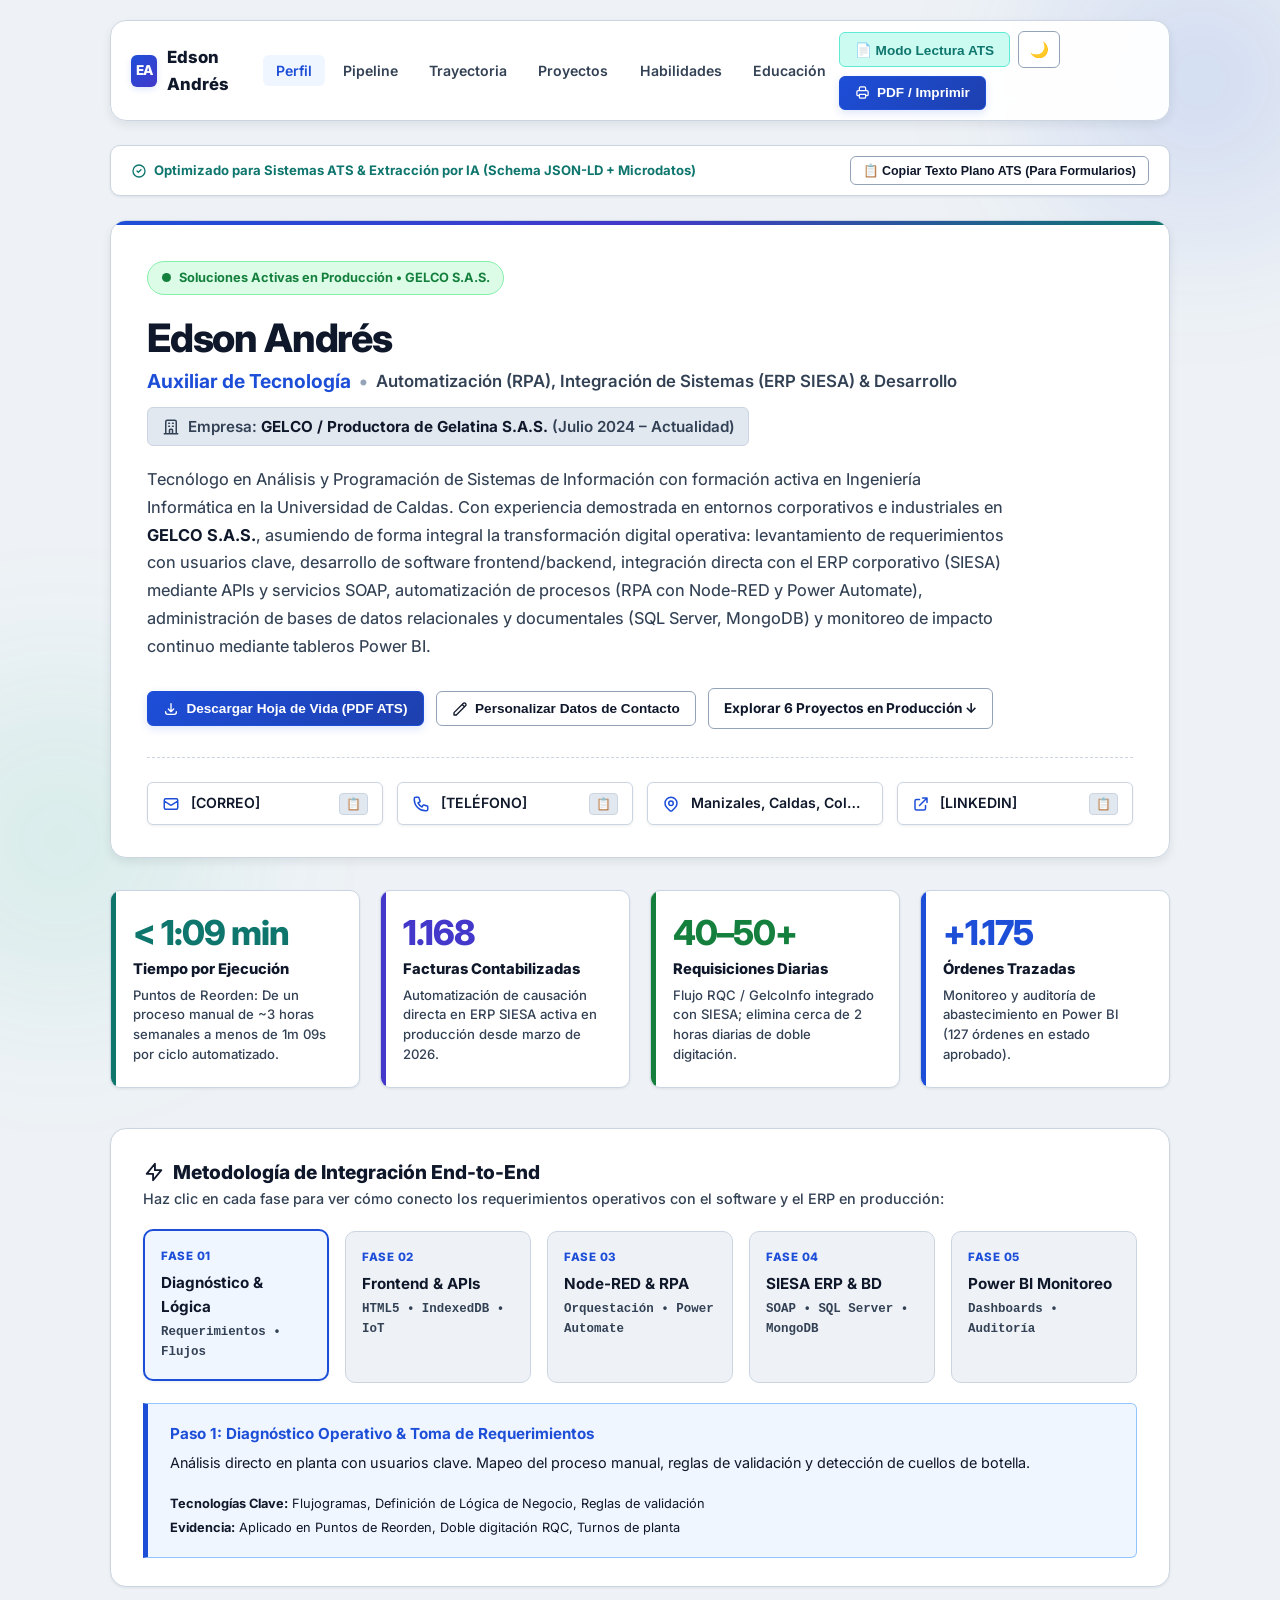
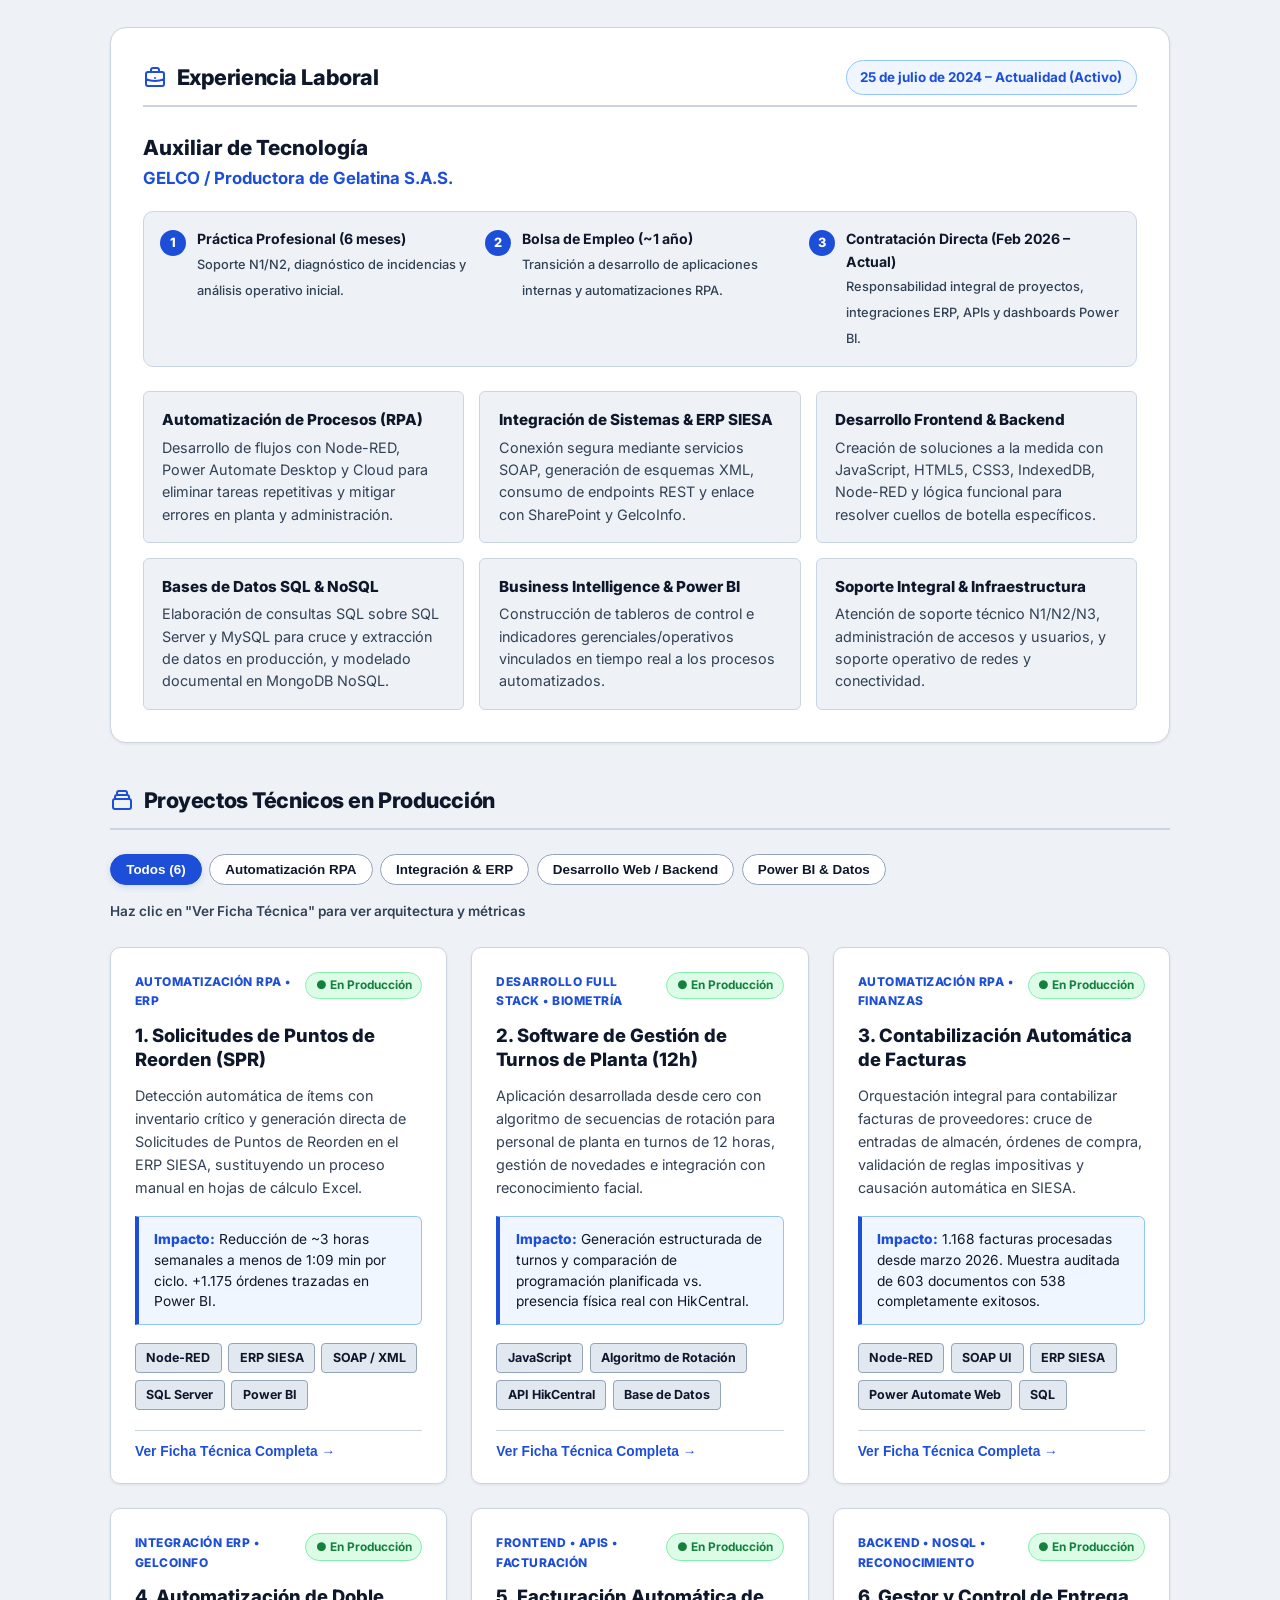
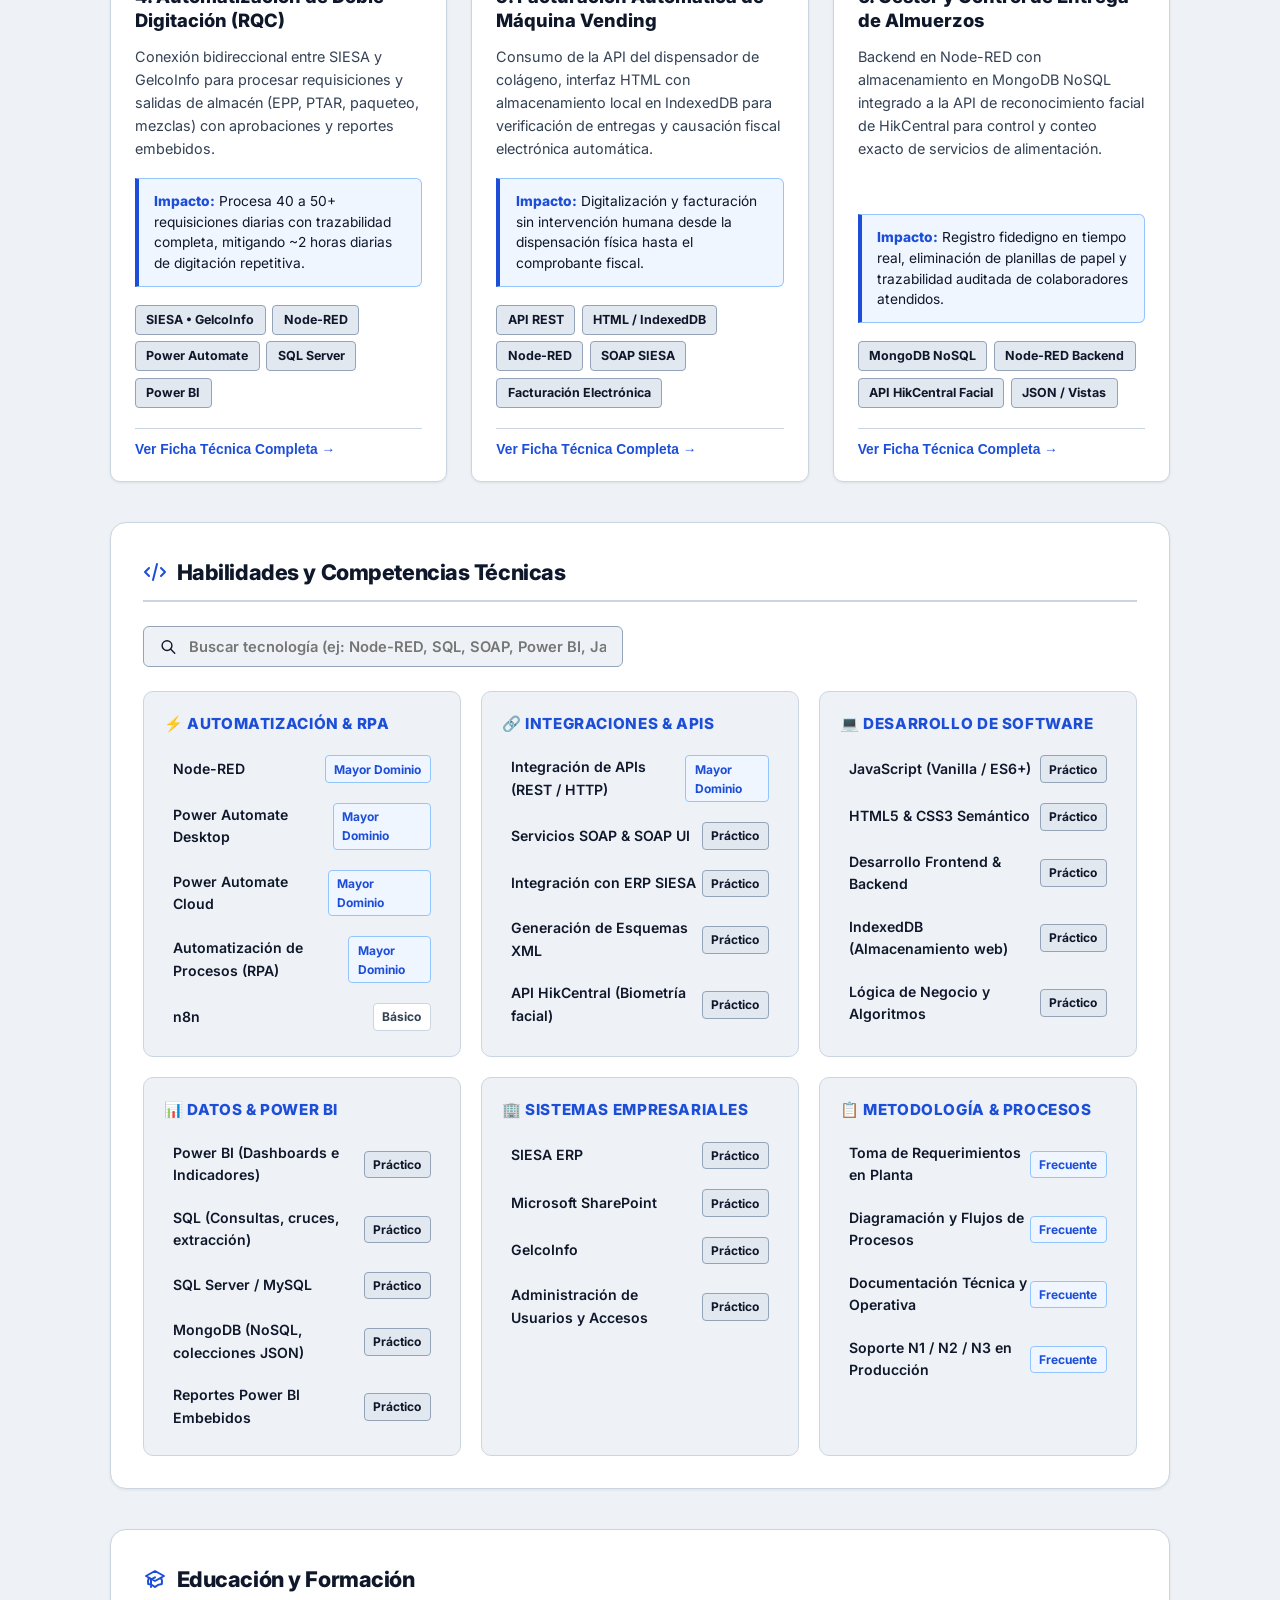
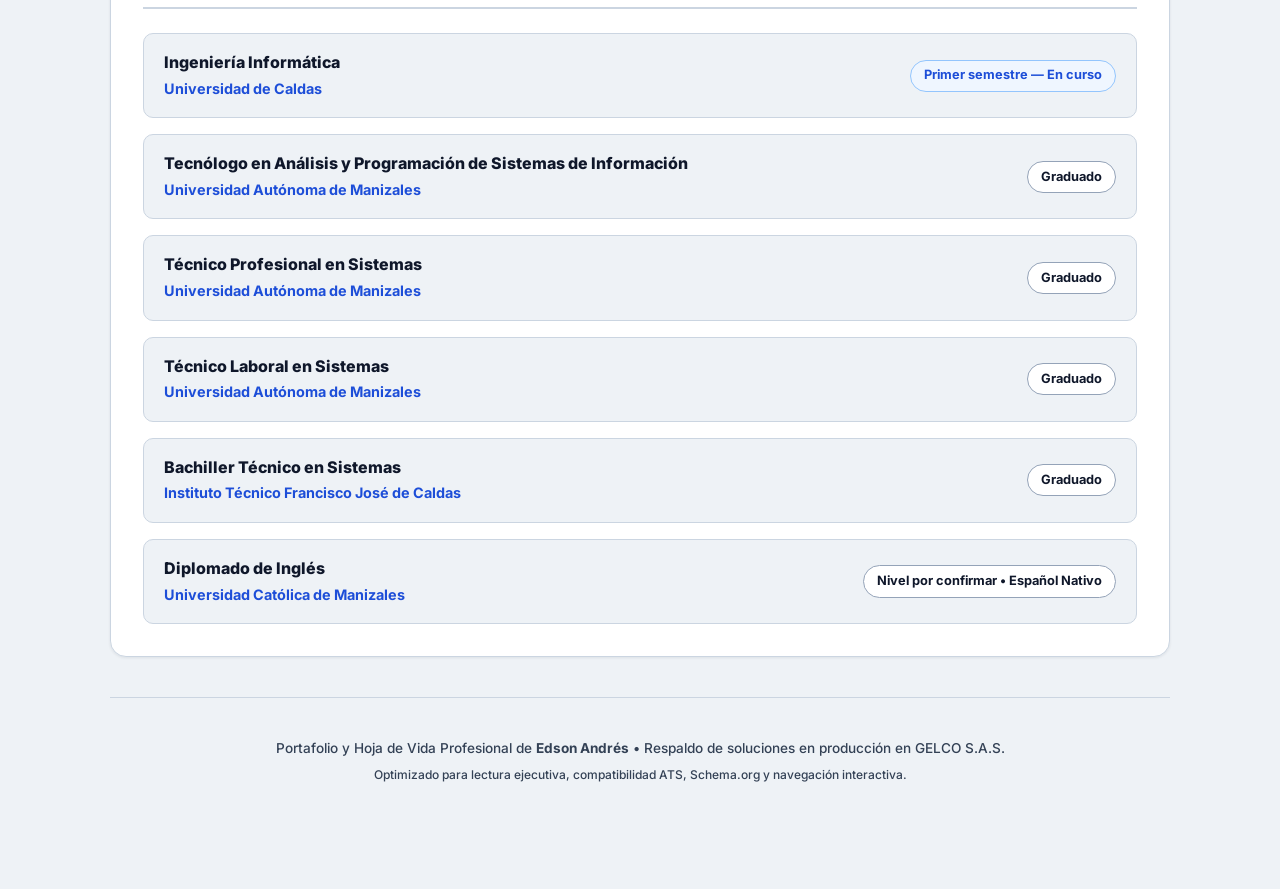
==== commit 1b4dd739: "style: normalización de contraste y paletas en modo claro y oscuro" ====
--- a/EATM.html
+++ b/EATM.html
@@ -172,8 +172,8 @@
           <h1 class="hero-name" id="user-name" itemprop="name">Edson Andrés</h1>
           <div class="hero-role">
             <span itemprop="jobTitle">Auxiliar de Tecnología</span>
-            <span style="color:var(--text-tertiary); font-weight:400;">&bull;</span>
-            <span style="color:var(--text-secondary); font-size:1.05rem;">Automatización (RPA), Integración de Sistemas (ERP SIESA) & Desarrollo</span>
+            <span class="hero-role-bullet">&bull;</span>
+            <span class="hero-role-sub">Automatización (RPA), Integración de Sistemas (ERP SIESA) & Desarrollo</span>
           </div>
 
           <div class="hero-company-info" itemprop="worksFor" itemscope itemtype="https://schema.org/Organization">
@@ -407,7 +407,7 @@
             <button class="filter-pill" data-filter="dev">Desarrollo Web / Backend</button>
             <button class="filter-pill" data-filter="data">Power BI & Datos</button>
           </div>
-          <span style="font-size:0.8rem; color:var(--text-tertiary);">Haz clic en "Ver Ficha Técnica" para ver arquitectura y métricas</span>
+          <span class="projects-hint">Haz clic en "Ver Ficha Técnica" para ver arquitectura y métricas</span>
         </div>
 
         <div class="projects-grid">
--- a/styles.css
+++ b/styles.css
@@ -1,129 +1,109 @@
 /* ==========================================================================
-   PORTAFOLIO & HOJA DE VIDA PROFESIONAL INTERACTIVA + ATS OPTIMIZADA
-   Diseño: Híbrido Dual:
-   1. Humano: Moderno, dinámico, elegante y con micro-interacciones.
-   2. ATS & Bots/IA: Semántico, JSON-LD estructurado, legible por parsers
-      y con conmutador instantáneo a "Modo ATS / Lectura Plana".
+   PORTAFOLIO & HOJA DE VIDA PROFESIONAL - EDSON ANDRÉS
+   Sistema de Diseño: Paleta Normalizada de Alto Contraste (Claro & Oscuro)
+   Optimizado para: Máxima legibilidad humana, accesibilidad WCAG AAA y ATS
    ========================================================================== */
 
+/* --------------------------------------------------------------------------
+   1. VARIABLES DE DISEÑO & PALETAS NORMALIZADAS
+   -------------------------------------------------------------------------- */
 :root {
-  /* Paleta Corporativa Tecnológica Premium (Modo Claro) */
-  --bg-body: #f8fafc;
-  --bg-surface: #ffffff;
+  /* MODO CLARO NORMALIZADO (Tecnológico Ejecutivo - Alto Contraste) */
+  --bg-body: #eef2f6;               /* Fondo sutilmente contrastado para destacar tarjetas */
+  --bg-surface: #ffffff;            /* Fondo de tarjeta blanco puro */
   --bg-surface-elevated: #ffffff;
-  --bg-subtle: #f1f5f9;
-  --bg-glass: rgba(255, 255, 255, 0.9);
-
-  --primary: #2563eb;          /* Azul tecnológico */
-  --primary-hover: #1d4ed8;
-  --primary-light: #eff6ff;
-  --primary-border: #bfdbfe;
-  --primary-glow: rgba(37, 99, 235, 0.25);
-
-  --accent-teal: #0d9488;      /* Automatización / RPA */
-  --accent-teal-light: #f0fdfa;
-  --accent-indigo: #6366f1;    /* Integraciones / APIs */
-  --accent-emerald: #10b981;   /* Producción activa / métricas */
-  --accent-emerald-light: #ecfdf5;
-
-  --text-primary: #0f172a;
-  --text-secondary: #475569;
-  --text-tertiary: #64748b;
+  --bg-subtle: #e2e8f0;             /* Gris suave para píldoras y tags */
+  --bg-subtle-hover: #cbd5e1;
+  --bg-glass: rgba(255, 255, 255, 0.95);
+
+  --primary: #1d4ed8;               /* Azul corporativo nítido (WCAG AAA) */
+  --primary-hover: #1e40af;
+  --primary-light: #eff6ff;         /* Tinte azul suave para cajas activas */
+  --primary-border: #93c5fd;        /* Borde azul definido */
+  --primary-glow: rgba(29, 78, 216, 0.15);
+
+  --accent-teal: #0f766e;           /* Verde azulado para RPA / Automatización */
+  --accent-teal-bg: #ccfbf1;
+  --accent-teal-border: #5eead4;
+
+  --accent-indigo: #4338ca;         /* Índigo para Integraciones */
+  --accent-indigo-bg: #e0e7ff;
+  --accent-indigo-border: #a5b4fc;
+
+  --accent-emerald: #15803d;        /* Verde para producción activa */
+  --accent-emerald-bg: #dcfce7;
+  --accent-emerald-border: #86efac;
+
+  /* Textos Normalizados en Modo Claro (Cero pérdida de información) */
+  --text-primary: #0f172a;          /* Slate 900: Títulos y textos principales */
+  --text-secondary: #334155;        /* Slate 700: Párrafos y descripciones nítidas */
+  --text-tertiary: #475569;         /* Slate 600: Metadatos y etiquetas legibles */
   --text-inverse: #ffffff;
 
-  --border-light: #e2e8f0;
-  --border-medium: #cbd5e1;
-  --border-focus: #3b82f6;
-
-  --shadow-sm: 0 1px 3px rgba(0, 0, 0, 0.05);
-  --shadow-md: 0 4px 12px -2px rgba(15, 23, 42, 0.08);
-  --shadow-lg: 0 12px 24px -4px rgba(15, 23, 42, 0.1);
-  --shadow-glow: 0 0 20px rgba(37, 99, 235, 0.15);
-
-  --radius-sm: 8px;
-  --radius-md: 12px;
-  --radius-lg: 18px;
+  /* Bordes Visibles y Definidos en Modo Claro */
+  --border-light: #cbd5e1;          /* Slate 300: Bordes de tarjetas claramente visibles */
+  --border-medium: #94a3b8;         /* Slate 400: Separadores y bordes de botones */
+  --border-focus: #1d4ed8;
+
+  --shadow-sm: 0 1px 3px rgba(15, 23, 42, 0.08);
+  --shadow-md: 0 4px 10px rgba(15, 23, 42, 0.08);
+  --shadow-lg: 0 10px 25px rgba(15, 23, 42, 0.12);
+
+  --radius-sm: 6px;
+  --radius-md: 10px;
+  --radius-lg: 16px;
   --radius-full: 9999px;
 
   --font-family: 'Inter', -apple-system, BlinkMacSystemFont, 'Segoe UI', Roboto, sans-serif;
-  --font-mono: ui-monospace, SFMono-Regular, Menlo, Monaco, Consolas, monospace;
-  --transition: all 0.25s cubic-bezier(0.16, 1, 0.3, 1);
-}
-
-/* Modo Oscuro Tecnológico */
+  --font-mono: 'JetBrains Mono', ui-monospace, SFMono-Regular, Menlo, Monaco, monospace;
+}
+
+/* MODO OSCURO NORMALIZADO (Obsidian Slate Tecnológico) */
 body.dark-theme {
-  --bg-body: #0b0f19;
-  --bg-surface: #111827;
-  --bg-surface-elevated: #1f2937;
-  --bg-subtle: #162032;
-  --bg-glass: rgba(17, 24, 39, 0.92);
-
-  --primary: #3b82f6;
-  --primary-hover: #60a5fa;
-  --primary-light: rgba(59, 130, 246, 0.15);
-  --primary-border: #1e3a8a;
-  --primary-glow: rgba(59, 130, 246, 0.35);
-
-  --accent-teal: #14b8a6;
-  --accent-teal-light: rgba(20, 184, 166, 0.12);
-  --accent-emerald: #34d399;
-  --accent-emerald-light: rgba(16, 185, 129, 0.15);
-
-  --text-primary: #f8fafc;
-  --text-secondary: #cbd5e1;
-  --text-tertiary: #94a3b8;
-  --text-inverse: #0b0f19;
-
-  --border-light: #1e293b;
-  --border-medium: #334155;
+  --bg-body: #0b1120;               /* Fondo azul noche profundo */
+  --bg-surface: #131c2e;            /* Fondo de tarjeta visible y diferenciado */
+  --bg-surface-elevated: #1e293b;
+  --bg-subtle: #1e293b;             /* Slate 800 para píldoras y tags */
+  --bg-subtle-hover: #334155;
+  --bg-glass: rgba(19, 28, 46, 0.94);
+
+  --primary: #60a5fa;               /* Azul claro luminoso para fondo oscuro */
+  --primary-hover: #93c5fd;
+  --primary-light: rgba(59, 130, 246, 0.18);
+  --primary-border: #2563eb;
+  --primary-glow: rgba(96, 165, 250, 0.25);
+
+  --accent-teal: #2dd4bf;
+  --accent-teal-bg: rgba(20, 184, 166, 0.18);
+  --accent-teal-border: #0f766e;
+
+  --accent-indigo: #818cf8;
+  --accent-indigo-bg: rgba(99, 102, 241, 0.18);
+  --accent-indigo-border: #4338ca;
+
+  --accent-emerald: #4ade80;
+  --accent-emerald-bg: rgba(34, 197, 94, 0.18);
+  --accent-emerald-border: #166534;
+
+  /* Textos Normalizados en Modo Oscuro (Brillantes y de lectura descansada) */
+  --text-primary: #f8fafc;          /* Slate 50: Blanco nítido */
+  --text-secondary: #e2e8f0;        /* Slate 200: Texto secundario de alta visibilidad */
+  --text-tertiary: #94a3b8;         /* Slate 400: Metadatos perfectamente claros */
+  --text-inverse: #0b1120;
+
+  /* Bordes Visibles en Modo Oscuro */
+  --border-light: #283548;          /* Delimitación clara de tarjetas */
+  --border-medium: #3b4b61;
   --border-focus: #60a5fa;
 
   --shadow-sm: 0 1px 3px rgba(0, 0, 0, 0.4);
   --shadow-md: 0 4px 14px rgba(0, 0, 0, 0.45);
-  --shadow-lg: 0 14px 28px rgba(0, 0, 0, 0.55);
-}
-
-/* ==========================================================================
-   MODO ATS PURO / FORMATO DOCUMENTO EJECUTIVO (Activable con 1 Clic)
-   Ideal para parsers automáticos, exportación en texto o lectura sin distracciones
-   ========================================================================== */
-body.ats-mode {
-  background-color: #ffffff !important;
-  color: #111827 !important;
-  font-family: 'Inter', -apple-system, BlinkMacSystemFont, Arial, sans-serif !important;
-  line-height: 1.5 !important;
-}
-
-body.ats-mode::before,
-body.ats-mode::after {
-  display: none !important;
-}
-
-body.ats-mode .hero-card,
-body.ats-mode .experience-card,
-body.ats-mode .skills-section-wrapper,
-body.ats-mode .education-section,
-body.ats-mode .project-card-interactive,
-body.ats-mode .pipeline-section,
-body.ats-mode .metric-box {
-  background: #ffffff !important;
-  box-shadow: none !important;
-  border: 1px solid #e5e7eb !important;
-  border-radius: 4px !important;
-  transform: none !important;
-}
-
-body.ats-mode .hero-status-pill,
-body.ats-mode .pulse-dot {
-  display: none !important;
-}
-
-body.ats-mode .pipeline-flow {
-  display: flex !important;
-  flex-direction: column !important;
-}
-
-/* Reset y Base */
+  --shadow-lg: 0 12px 28px rgba(0, 0, 0, 0.6);
+}
+
+/* --------------------------------------------------------------------------
+   2. RESET Y TRANSICIÓN SUAVE ENTRE TEMAS
+   -------------------------------------------------------------------------- */
 *, *::before, *::after {
   box-sizing: border-box;
   margin: 0;
@@ -145,16 +125,25 @@
   min-height: 100vh;
   position: relative;
   overflow-x: hidden;
-}
-
-/* Resplandor ambiental de fondo */
+  /* Transición fluida para que el cambio de color no parpadee */
+  transition: background-color 0.25s ease, color 0.2s ease;
+}
+
+/* Contenedor */
+.app-container {
+  max-width: 1100px;
+  margin: 0 auto;
+  padding: 1.25rem 1.25rem 4rem 1.25rem;
+}
+
+/* Resplandores ambientales controlados */
 body::before {
   content: "";
   position: fixed;
-  top: -150px;
-  right: -150px;
-  width: 500px;
-  height: 500px;
+  top: -160px;
+  right: -160px;
+  width: 480px;
+  height: 480px;
   background: radial-gradient(circle, var(--primary-glow) 0%, transparent 70%);
   z-index: -1;
   pointer-events: none;
@@ -164,25 +153,19 @@
 body::after {
   content: "";
   position: fixed;
-  bottom: -200px;
-  left: -200px;
-  width: 600px;
-  height: 600px;
+  bottom: -180px;
+  left: -180px;
+  width: 480px;
+  height: 480px;
   background: radial-gradient(circle, rgba(16, 185, 129, 0.12) 0%, transparent 70%);
   z-index: -1;
   pointer-events: none;
   filter: blur(60px);
 }
 
-.app-container {
-  max-width: 1100px;
-  margin: 0 auto;
-  padding: 1.25rem 1.25rem 4rem 1.25rem;
-}
-
-/* ==========================================================================
-   BARRA DE NAVEGACIÓN STICKY
-   ========================================================================== */
+/* --------------------------------------------------------------------------
+   3. BARRA DE NAVEGACIÓN STICKY
+   -------------------------------------------------------------------------- */
 .main-nav {
   position: sticky;
   top: 1rem;
@@ -190,15 +173,14 @@
   background: var(--bg-glass);
   backdrop-filter: blur(14px);
   -webkit-backdrop-filter: blur(14px);
-  border: 1px solid var(--border-light);
+  border: 1.5px solid var(--border-light);
   border-radius: var(--radius-lg);
   padding: 0.65rem 1.25rem;
-  margin-bottom: 2rem;
+  margin-bottom: 1.5rem;
   box-shadow: var(--shadow-md);
   display: flex;
   justify-content: space-between;
   align-items: center;
-  transition: var(--transition);
 }
 
 .nav-brand {
@@ -207,12 +189,12 @@
   gap: 0.65rem;
   text-decoration: none;
   color: var(--text-primary);
-  font-weight: 700;
+  font-weight: 800;
   font-size: 1.05rem;
 }
 
 .brand-badge {
-  background: linear-gradient(135deg, var(--primary), var(--accent-indigo));
+  background: linear-gradient(135deg, var(--primary), #4338ca);
   color: #ffffff;
   font-weight: 800;
   font-size: 0.85rem;
@@ -222,8 +204,8 @@
   display: flex;
   align-items: center;
   justify-content: center;
-  letter-spacing: -0.05em;
-  box-shadow: 0 2px 8px var(--primary-glow);
+  letter-spacing: -0.04em;
+  box-shadow: 0 2px 6px var(--primary-glow);
 }
 
 .nav-links {
@@ -236,11 +218,11 @@
 .nav-link {
   color: var(--text-secondary);
   text-decoration: none;
-  font-size: 0.86rem;
-  font-weight: 500;
-  padding: 0.4rem 0.75rem;
+  font-size: 0.88rem;
+  font-weight: 600;
+  padding: 0.45rem 0.8rem;
   border-radius: var(--radius-sm);
-  transition: var(--transition);
+  transition: all 0.2s ease;
 }
 
 .nav-link:hover, .nav-link.active {
@@ -251,35 +233,36 @@
 .nav-actions {
   display: flex;
   align-items: center;
-  gap: 0.45rem;
+  gap: 0.5rem;
   flex-wrap: wrap;
 }
 
-/* Botones genéricos de acción */
+/* Botones */
 .btn {
   display: inline-flex;
   align-items: center;
   justify-content: center;
   gap: 0.45rem;
-  font-size: 0.84rem;
-  font-weight: 600;
-  padding: 0.5rem 0.95rem;
+  font-size: 0.85rem;
+  font-weight: 700;
+  padding: 0.52rem 0.95rem;
   border-radius: var(--radius-sm);
   cursor: pointer;
-  transition: var(--transition);
+  transition: all 0.2s ease;
   text-decoration: none;
-  border: 1px solid transparent;
+  border: 1.5px solid transparent;
 }
 
 .btn-primary {
   background: linear-gradient(135deg, var(--primary), var(--primary-hover));
-  color: #ffffff;
-  box-shadow: 0 3px 10px var(--primary-glow);
+  color: #ffffff !important;
+  box-shadow: 0 3px 8px var(--primary-glow);
+  border-color: var(--primary);
 }
 
 .btn-primary:hover {
   transform: translateY(-1px);
-  box-shadow: 0 6px 16px var(--primary-glow);
+  box-shadow: 0 5px 14px var(--primary-glow);
 }
 
 .btn-secondary {
@@ -295,9 +278,9 @@
 }
 
 .btn-ats-toggle {
-  background-color: var(--accent-teal-light);
+  background-color: var(--accent-teal-bg);
   color: var(--accent-teal);
-  border-color: rgba(13, 148, 136, 0.3);
+  border-color: var(--accent-teal-border);
 }
 
 .btn-ats-toggle:hover {
@@ -306,13 +289,14 @@
 }
 
 .btn-icon-only {
-  padding: 0.5rem;
+  padding: 0.52rem 0.65rem;
   border-radius: var(--radius-sm);
   background-color: var(--bg-surface);
-  border: 1px solid var(--border-light);
-  color: var(--text-secondary);
+  border: 1.5px solid var(--border-medium);
+  color: var(--text-primary);
   cursor: pointer;
-  transition: var(--transition);
+  font-size: 0.95rem;
+  transition: all 0.2s ease;
 }
 
 .btn-icon-only:hover {
@@ -321,44 +305,39 @@
   background-color: var(--primary-light);
 }
 
-/* ==========================================================================
-   BANNER DE OPTIMIZACIÓN ATS & IA
-   ========================================================================== */
+/* --------------------------------------------------------------------------
+   4. FRANJA ATS & IA
+   -------------------------------------------------------------------------- */
 .ats-meta-strip {
   display: flex;
   justify-content: space-between;
   align-items: center;
-  background: var(--bg-subtle);
-  border: 1px solid var(--border-light);
+  background: var(--bg-surface);
+  border: 1.5px solid var(--border-light);
   border-radius: var(--radius-md);
   padding: 0.65rem 1.25rem;
   margin-bottom: 1.5rem;
-  font-size: 0.8rem;
+  font-size: 0.82rem;
   color: var(--text-secondary);
   flex-wrap: wrap;
   gap: 0.6rem;
+  box-shadow: var(--shadow-sm);
 }
 
 .ats-meta-badge {
   display: inline-flex;
   align-items: center;
   gap: 0.45rem;
-  font-weight: 600;
+  font-weight: 700;
   color: var(--accent-teal);
 }
 
-.ats-meta-actions {
-  display: flex;
-  align-items: center;
-  gap: 0.5rem;
-}
-
-/* ==========================================================================
-   HERO / PERFIL DE PRESENTACIÓN
-   ========================================================================== */
+/* --------------------------------------------------------------------------
+   5. HERO CARD & PERFIL
+   -------------------------------------------------------------------------- */
 .hero-card {
   background: var(--bg-surface);
-  border: 1px solid var(--border-light);
+  border: 1.5px solid var(--border-light);
   border-radius: var(--radius-lg);
   padding: 2.5rem 2.25rem 2rem 2.25rem;
   box-shadow: var(--shadow-md);
@@ -381,19 +360,19 @@
   display: inline-flex;
   align-items: center;
   gap: 0.5rem;
-  background-color: var(--accent-emerald-light);
+  background-color: var(--accent-emerald-bg);
   color: var(--accent-emerald);
-  border: 1px solid rgba(16, 185, 129, 0.3);
-  padding: 0.3rem 0.85rem;
+  border: 1px solid var(--accent-emerald-border);
+  padding: 0.35rem 0.85rem;
   border-radius: var(--radius-full);
-  font-size: 0.78rem;
-  font-weight: 600;
+  font-size: 0.8rem;
+  font-weight: 700;
   margin-bottom: 1.25rem;
 }
 
 .pulse-dot {
-  width: 8px;
-  height: 8px;
+  width: 9px;
+  height: 9px;
   border-radius: 50%;
   background-color: var(--accent-emerald);
   box-shadow: 0 0 0 0 rgba(16, 185, 129, 0.7);
@@ -415,23 +394,34 @@
 }
 
 .hero-name {
-  font-size: 2.35rem;
+  font-size: 2.45rem;
   font-weight: 800;
   letter-spacing: -0.03em;
   line-height: 1.15;
   color: var(--text-primary);
-  margin-bottom: 0.5rem;
+  margin-bottom: 0.4rem;
 }
 
 .hero-role {
-  font-size: 1.22rem;
-  font-weight: 600;
-  color: var(--primary);
-  margin-bottom: 0.6rem;
+  font-size: 1.2rem;
+  font-weight: 700;
+  color: var(--primary);
+  margin-bottom: 0.65rem;
   display: flex;
   align-items: center;
   gap: 0.5rem;
   flex-wrap: wrap;
+}
+
+.hero-role-bullet {
+  color: var(--border-medium);
+  font-weight: 700;
+}
+
+.hero-role-sub {
+  color: var(--text-secondary);
+  font-size: 1.05rem;
+  font-weight: 600;
 }
 
 .hero-company-info {
@@ -445,6 +435,7 @@
   border-radius: var(--radius-sm);
   border: 1px solid var(--border-light);
   margin-bottom: 1.25rem;
+  font-weight: 600;
 }
 
 .hero-company-info strong {
@@ -452,11 +443,16 @@
 }
 
 .hero-summary {
-  font-size: 1rem;
+  font-size: 1.02rem;
   color: var(--text-secondary);
   line-height: 1.7;
-  max-width: 840px;
+  max-width: 860px;
   margin-bottom: 1.75rem;
+  font-weight: 450;
+}
+
+.hero-summary strong {
+  color: var(--text-primary);
 }
 
 .hero-cta-group {
@@ -467,69 +463,75 @@
   margin-bottom: 1.75rem;
 }
 
-/* Barra de Contacto Directo */
+/* Contact Strip */
 .contact-strip {
   display: grid;
-  grid-template-columns: repeat(auto-fit, minmax(210px, 1fr));
+  grid-template-columns: repeat(auto-fit, minmax(220px, 1fr));
   gap: 0.85rem;
   padding-top: 1.5rem;
-  border-top: 1px dashed var(--border-medium);
+  border-top: 1.5px dashed var(--border-light);
 }
 
 .contact-pill {
   display: flex;
   align-items: center;
-  gap: 0.6rem;
-  background-color: var(--bg-subtle);
-  border: 1px solid var(--border-light);
-  padding: 0.55rem 0.85rem;
+  gap: 0.65rem;
+  background-color: var(--bg-surface);
+  border: 1.5px solid var(--border-light);
+  padding: 0.6rem 0.9rem;
   border-radius: var(--radius-sm);
-  font-size: 0.85rem;
-  color: var(--text-secondary);
-  transition: var(--transition);
+  font-size: 0.88rem;
+  color: var(--text-primary);
+  box-shadow: var(--shadow-sm);
+  transition: all 0.2s ease;
 }
 
 .contact-pill:hover {
   border-color: var(--primary);
-  color: var(--text-primary);
 }
 
 .contact-pill svg {
-  width: 17px;
-  height: 17px;
+  width: 18px;
+  height: 18px;
   color: var(--primary);
   flex-shrink: 0;
 }
 
 .contact-pill a, .contact-pill span {
   color: var(--text-primary);
-  font-weight: 500;
+  font-weight: 600;
   text-decoration: none;
   white-space: nowrap;
   overflow: hidden;
   text-overflow: ellipsis;
 }
 
+.contact-pill a:hover {
+  color: var(--primary);
+  text-decoration: underline;
+}
+
 .copy-mini-btn {
-  background: none;
-  border: none;
-  color: var(--text-tertiary);
+  background: var(--bg-subtle);
+  border: 1px solid var(--border-light);
+  color: var(--text-secondary);
   cursor: pointer;
-  padding: 2px 4px;
+  padding: 3px 6px;
   margin-left: auto;
   border-radius: 4px;
   font-size: 0.75rem;
-  transition: var(--transition);
+  transition: all 0.2s ease;
 }
 
 .copy-mini-btn:hover {
   color: var(--primary);
+  border-color: var(--primary);
   background-color: var(--primary-light);
 }
 
-/* ==========================================================================
-   CONTADORES INTERACTIVOS DE IMPACTO / MÉTRICAS
-   ========================================================================== */
+/* --------------------------------------------------------------------------
+   6. CONTADORES DE IMPACTO / MÉTRICAS
+   -------------------------------------------------------------------------- */
 .metrics-section {
   display: grid;
   grid-template-columns: repeat(auto-fit, minmax(230px, 1fr));
@@ -539,7 +541,7 @@
 
 .metric-box {
   background: var(--bg-surface);
-  border: 1px solid var(--border-light);
+  border: 1.5px solid var(--border-light);
   border-radius: var(--radius-md);
   padding: 1.4rem;
   box-shadow: var(--shadow-sm);
@@ -547,13 +549,13 @@
   flex-direction: column;
   position: relative;
   overflow: hidden;
-  transition: var(--transition);
+  transition: all 0.25s ease;
 }
 
 .metric-box:hover {
   transform: translateY(-3px);
   box-shadow: var(--shadow-md);
-  border-color: var(--primary-border);
+  border-color: var(--primary);
 }
 
 .metric-box::after {
@@ -561,7 +563,7 @@
   position: absolute;
   top: 0;
   left: 0;
-  width: 4px;
+  width: 5px;
   height: 100%;
   background: var(--primary);
 }
@@ -571,15 +573,12 @@
 .metric-box.accent-emerald::after { background: var(--accent-emerald); }
 
 .metric-val {
-  font-size: 2.1rem;
+  font-size: 2.15rem;
   font-weight: 800;
   letter-spacing: -0.03em;
-  color: var(--text-primary);
+  color: var(--primary);
   line-height: 1.1;
   margin-bottom: 0.4rem;
-  display: flex;
-  align-items: baseline;
-  gap: 0.2rem;
 }
 
 .metric-box.accent-teal .metric-val { color: var(--accent-teal); }
@@ -587,24 +586,25 @@
 .metric-box.accent-emerald .metric-val { color: var(--accent-emerald); }
 
 .metric-title {
-  font-size: 0.88rem;
-  font-weight: 700;
+  font-size: 0.92rem;
+  font-weight: 800;
   color: var(--text-primary);
   margin-bottom: 0.25rem;
 }
 
 .metric-sub {
-  font-size: 0.78rem;
-  color: var(--text-secondary);
-  line-height: 1.4;
-}
-
-/* ==========================================================================
-   SIMULADOR DE PIPELINE INTERACTIVO
-   ========================================================================== */
+  font-size: 0.82rem;
+  color: var(--text-secondary);
+  line-height: 1.5;
+  font-weight: 500;
+}
+
+/* --------------------------------------------------------------------------
+   7. SIMULADOR DE PIPELINE INTERACTIVO
+   -------------------------------------------------------------------------- */
 .pipeline-section {
   background: var(--bg-surface);
-  border: 1px solid var(--border-light);
+  border: 1.5px solid var(--border-light);
   border-radius: var(--radius-lg);
   padding: 1.75rem 2rem;
   box-shadow: var(--shadow-sm);
@@ -616,8 +616,8 @@
 }
 
 .pipeline-title {
-  font-size: 1.15rem;
-  font-weight: 700;
+  font-size: 1.2rem;
+  font-weight: 800;
   display: flex;
   align-items: center;
   gap: 0.5rem;
@@ -625,46 +625,42 @@
 }
 
 .pipeline-desc {
-  font-size: 0.85rem;
-  color: var(--text-secondary);
+  font-size: 0.9rem;
+  color: var(--text-secondary);
+  font-weight: 500;
 }
 
 .pipeline-flow {
   display: grid;
   grid-template-columns: repeat(auto-fit, minmax(180px, 1fr));
   gap: 1rem;
-  position: relative;
   margin-top: 1rem;
 }
 
 .pipeline-node {
-  background: var(--bg-subtle);
-  border: 1px solid var(--border-light);
+  background: var(--bg-body);
+  border: 1.5px solid var(--border-light);
   border-radius: var(--radius-md);
   padding: 1rem;
   cursor: pointer;
-  transition: var(--transition);
+  transition: all 0.2s ease;
   position: relative;
 }
 
 .pipeline-node:hover, .pipeline-node.active {
-  background: var(--bg-surface-elevated);
+  background: var(--bg-surface);
   border-color: var(--primary);
   transform: translateY(-2px);
   box-shadow: var(--shadow-sm);
 }
 
-.pipeline-node.active::before {
-  content: "";
-  position: absolute;
-  inset: -1px;
-  border-radius: var(--radius-md);
+.pipeline-node.active {
   border: 2px solid var(--primary);
-  pointer-events: none;
+  background-color: var(--primary-light);
 }
 
 .node-step-tag {
-  font-size: 0.68rem;
+  font-size: 0.72rem;
   font-weight: 800;
   text-transform: uppercase;
   color: var(--primary);
@@ -673,40 +669,43 @@
 }
 
 .node-name {
-  font-size: 0.92rem;
+  font-size: 0.95rem;
   font-weight: 700;
   color: var(--text-primary);
   margin-bottom: 0.25rem;
 }
 
 .node-tech {
-  font-size: 0.75rem;
-  color: var(--text-tertiary);
+  font-size: 0.78rem;
+  color: var(--text-secondary);
   font-family: var(--font-mono);
+  font-weight: 600;
 }
 
 .pipeline-detail-card {
   margin-top: 1.25rem;
-  padding: 1rem 1.25rem;
+  padding: 1.15rem 1.4rem;
   background: var(--primary-light);
-  border-left: 4px solid var(--primary);
+  border: 1.5px solid var(--primary-border);
+  border-left: 5px solid var(--primary);
   border-radius: 0 var(--radius-sm) var(--radius-sm) 0;
-  font-size: 0.88rem;
+  font-size: 0.9rem;
   color: var(--text-primary);
   display: flex;
   align-items: center;
   justify-content: space-between;
-  gap: 1rem;
+  gap: 1.25rem;
   flex-wrap: wrap;
 }
 
 .pipeline-detail-text strong {
   color: var(--primary);
-}
-
-/* ==========================================================================
-   TÍTULOS DE SECCIÓN
-   ========================================================================== */
+  font-size: 0.95rem;
+}
+
+/* --------------------------------------------------------------------------
+   8. TÍTULOS DE SECCIÓN
+   -------------------------------------------------------------------------- */
 .section-heading-wrap {
   display: flex;
   justify-content: space-between;
@@ -734,12 +733,12 @@
   color: var(--primary);
 }
 
-/* ==========================================================================
-   EXPERIENCIA & TRAYECTORIA
-   ========================================================================== */
+/* --------------------------------------------------------------------------
+   9. EXPERIENCIA & TRAYECTORIA
+   -------------------------------------------------------------------------- */
 .experience-card {
   background: var(--bg-surface);
-  border: 1px solid var(--border-light);
+  border: 1.5px solid var(--border-light);
   border-radius: var(--radius-lg);
   padding: 2rem;
   box-shadow: var(--shadow-sm);
@@ -756,23 +755,23 @@
 }
 
 .exp-title-role {
-  font-size: 1.28rem;
+  font-size: 1.3rem;
   font-weight: 800;
   color: var(--text-primary);
 }
 
 .exp-company-highlight {
-  font-size: 1rem;
-  font-weight: 600;
+  font-size: 1.05rem;
+  font-weight: 700;
   color: var(--primary);
 }
 
 .exp-period-badge {
-  font-size: 0.82rem;
-  font-weight: 600;
+  font-size: 0.84rem;
+  font-weight: 700;
   background-color: var(--primary-light);
   color: var(--primary);
-  border: 1px solid var(--primary-border);
+  border: 1.5px solid var(--primary-border);
   padding: 0.35rem 0.85rem;
   border-radius: var(--radius-full);
 }
@@ -780,28 +779,28 @@
 .career-phases {
   display: grid;
   grid-template-columns: repeat(auto-fit, minmax(240px, 1fr));
-  gap: 0.75rem;
+  gap: 0.85rem;
   margin-bottom: 1.5rem;
   padding: 1rem;
-  background-color: var(--bg-subtle);
+  background-color: var(--bg-body);
   border-radius: var(--radius-md);
-  border: 1px solid var(--border-light);
+  border: 1.5px solid var(--border-light);
 }
 
 .phase-item {
   display: flex;
   align-items: flex-start;
-  gap: 0.65rem;
+  gap: 0.7rem;
 }
 
 .phase-step-num {
-  width: 24px;
-  height: 24px;
+  width: 26px;
+  height: 26px;
   border-radius: 50%;
   background-color: var(--primary);
   color: #ffffff;
-  font-size: 0.75rem;
-  font-weight: 700;
+  font-size: 0.8rem;
+  font-weight: 800;
   display: flex;
   align-items: center;
   justify-content: center;
@@ -811,29 +810,32 @@
 
 .phase-desc strong {
   display: block;
-  font-size: 0.84rem;
-  color: var(--text-primary);
+  font-size: 0.88rem;
+  color: var(--text-primary);
+  font-weight: 700;
 }
 
 .phase-desc span {
-  font-size: 0.76rem;
-  color: var(--text-tertiary);
+  font-size: 0.8rem;
+  color: var(--text-secondary);
+  font-weight: 500;
 }
 
 .responsibilities-grid {
   display: grid;
   grid-template-columns: repeat(auto-fit, minmax(290px, 1fr));
-  gap: 0.85rem;
+  gap: 0.95rem;
 }
 
 .resp-card {
   background-color: var(--bg-body);
-  border: 1px solid var(--border-light);
+  border: 1.5px solid var(--border-light);
   border-radius: var(--radius-sm);
-  padding: 0.95rem 1.1rem;
-  font-size: 0.88rem;
-  color: var(--text-secondary);
-  transition: var(--transition);
+  padding: 1rem 1.15rem;
+  font-size: 0.9rem;
+  color: var(--text-secondary);
+  transition: all 0.2s ease;
+  line-height: 1.55;
 }
 
 .resp-card:hover {
@@ -844,14 +846,14 @@
 .resp-card strong {
   display: block;
   color: var(--text-primary);
-  font-weight: 600;
-  margin-bottom: 0.25rem;
-  font-size: 0.92rem;
-}
-
-/* ==========================================================================
-   PROYECTOS DESTACADOS & FILTROS
-   ========================================================================== */
+  font-weight: 800;
+  margin-bottom: 0.3rem;
+  font-size: 0.95rem;
+}
+
+/* --------------------------------------------------------------------------
+   10. PROYECTOS DESTACADOS & FILTROS
+   -------------------------------------------------------------------------- */
 .projects-header-bar {
   display: flex;
   justify-content: space-between;
@@ -861,6 +863,12 @@
   margin-bottom: 1.5rem;
 }
 
+.projects-hint {
+  font-size: 0.85rem;
+  color: var(--text-secondary);
+  font-weight: 600;
+}
+
 .filter-pills {
   display: flex;
   align-items: center;
@@ -870,14 +878,14 @@
 
 .filter-pill {
   background: var(--bg-surface);
-  border: 1px solid var(--border-medium);
-  color: var(--text-secondary);
-  font-size: 0.82rem;
-  font-weight: 600;
-  padding: 0.45rem 0.9rem;
+  border: 1.5px solid var(--border-medium);
+  color: var(--text-primary);
+  font-size: 0.84rem;
+  font-weight: 700;
+  padding: 0.45rem 0.95rem;
   border-radius: var(--radius-full);
   cursor: pointer;
-  transition: var(--transition);
+  transition: all 0.2s ease;
 }
 
 .filter-pill:hover {
@@ -888,9 +896,9 @@
 
 .filter-pill.active {
   background-color: var(--primary);
-  color: #ffffff;
+  color: #ffffff !important;
   border-color: var(--primary);
-  box-shadow: 0 2px 8px var(--primary-glow);
+  box-shadow: 0 2px 6px var(--primary-glow);
 }
 
 .projects-grid {
@@ -902,20 +910,20 @@
 
 .project-card-interactive {
   background: var(--bg-surface);
-  border: 1px solid var(--border-light);
+  border: 1.5px solid var(--border-light);
   border-radius: var(--radius-md);
   padding: 1.5rem;
   display: flex;
   flex-direction: column;
   box-shadow: var(--shadow-sm);
-  transition: var(--transition);
+  transition: all 0.25s ease;
   position: relative;
 }
 
 .project-card-interactive:hover {
   transform: translateY(-4px);
   box-shadow: var(--shadow-lg);
-  border-color: var(--primary-border);
+  border-color: var(--primary);
 }
 
 .p-card-top {
@@ -927,26 +935,26 @@
 }
 
 .p-card-category {
-  font-size: 0.72rem;
-  font-weight: 700;
+  font-size: 0.75rem;
+  font-weight: 800;
   text-transform: uppercase;
   color: var(--primary);
   letter-spacing: 0.04em;
 }
 
 .p-card-status {
-  font-size: 0.72rem;
-  font-weight: 600;
-  padding: 0.15rem 0.55rem;
+  font-size: 0.74rem;
+  font-weight: 700;
+  padding: 0.2rem 0.6rem;
   border-radius: var(--radius-full);
-  background-color: var(--accent-emerald-light);
+  background-color: var(--accent-emerald-bg);
   color: var(--accent-emerald);
-  border: 1px solid rgba(16, 185, 129, 0.25);
+  border: 1px solid var(--accent-emerald-border);
   white-space: nowrap;
 }
 
 .p-card-title {
-  font-size: 1.1rem;
+  font-size: 1.15rem;
   font-weight: 800;
   color: var(--text-primary);
   line-height: 1.3;
@@ -954,42 +962,45 @@
 }
 
 .p-card-summary {
+  font-size: 0.9rem;
+  color: var(--text-secondary);
+  line-height: 1.6;
+  margin-bottom: 1.1rem;
+  flex-grow: 1;
+}
+
+.p-card-metric-highlight {
+  background-color: var(--primary-light);
+  border: 1px solid var(--primary-border);
+  border-left: 4px solid var(--primary);
+  padding: 0.75rem 0.95rem;
+  border-radius: 0 var(--radius-sm) var(--radius-sm) 0;
   font-size: 0.86rem;
-  color: var(--text-secondary);
-  line-height: 1.55;
-  margin-bottom: 1rem;
-  flex-grow: 1;
-}
-
-.p-card-metric-highlight {
-  background-color: var(--bg-subtle);
-  border-left: 3px solid var(--primary);
-  padding: 0.65rem 0.85rem;
-  border-radius: 0 var(--radius-sm) var(--radius-sm) 0;
-  font-size: 0.82rem;
   color: var(--text-primary);
   margin-bottom: 1.15rem;
+  line-height: 1.5;
 }
 
 .p-card-metric-highlight strong {
   color: var(--primary);
+  font-weight: 800;
 }
 
 .p-card-tags {
   display: flex;
   flex-wrap: wrap;
-  gap: 0.35rem;
+  gap: 0.4rem;
   margin-bottom: 1.25rem;
 }
 
 .p-tag {
-  font-size: 0.74rem;
-  font-weight: 500;
-  padding: 0.2rem 0.55rem;
+  font-size: 0.78rem;
+  font-weight: 700;
+  padding: 0.25rem 0.65rem;
   border-radius: 4px;
   background-color: var(--bg-subtle);
-  color: var(--text-secondary);
-  border: 1px solid var(--border-light);
+  color: var(--text-primary);
+  border: 1px solid var(--border-medium);
 }
 
 .p-card-footer {
@@ -997,21 +1008,21 @@
   align-items: center;
   justify-content: space-between;
   padding-top: 0.85rem;
-  border-top: 1px solid var(--border-light);
+  border-top: 1.5px solid var(--border-light);
 }
 
 .btn-open-modal {
   background: none;
   border: none;
-  font-size: 0.82rem;
-  font-weight: 700;
+  font-size: 0.86rem;
+  font-weight: 800;
   color: var(--primary);
   cursor: pointer;
   display: inline-flex;
   align-items: center;
   gap: 0.35rem;
   padding: 0;
-  transition: var(--transition);
+  transition: all 0.2s ease;
 }
 
 .btn-open-modal:hover {
@@ -1019,12 +1030,12 @@
   gap: 0.55rem;
 }
 
-/* ==========================================================================
-   MATRIZ DE HABILIDADES TÉCNICAS CON BUSCADOR
-   ========================================================================== */
+/* --------------------------------------------------------------------------
+   11. MATRIZ DE HABILIDADES TÉCNICAS & BUSCADOR
+   -------------------------------------------------------------------------- */
 .skills-section-wrapper {
   background: var(--bg-surface);
-  border: 1px solid var(--border-light);
+  border: 1.5px solid var(--border-light);
   border-radius: var(--radius-lg);
   padding: 2rem;
   box-shadow: var(--shadow-sm);
@@ -1036,11 +1047,11 @@
   align-items: center;
   gap: 0.75rem;
   background-color: var(--bg-body);
-  border: 1px solid var(--border-medium);
+  border: 1.5px solid var(--border-medium);
   border-radius: var(--radius-sm);
-  padding: 0.6rem 1rem;
+  padding: 0.65rem 1rem;
   margin-bottom: 1.5rem;
-  max-width: 450px;
+  max-width: 480px;
 }
 
 .skills-search-bar input {
@@ -1048,8 +1059,9 @@
   background: transparent;
   outline: none;
   font-family: inherit;
-  font-size: 0.88rem;
-  color: var(--text-primary);
+  font-size: 0.92rem;
+  color: var(--text-primary);
+  font-weight: 600;
   width: 100%;
 }
 
@@ -1061,15 +1073,15 @@
 
 .skill-domain-card {
   background-color: var(--bg-body);
-  border: 1px solid var(--border-light);
+  border: 1.5px solid var(--border-light);
   border-radius: var(--radius-md);
   padding: 1.25rem;
-  transition: var(--transition);
+  transition: all 0.2s ease;
 }
 
 .skill-domain-title {
-  font-size: 0.92rem;
-  font-weight: 700;
+  font-size: 0.95rem;
+  font-weight: 800;
   text-transform: uppercase;
   letter-spacing: 0.04em;
   color: var(--primary);
@@ -1089,51 +1101,55 @@
   display: flex;
   justify-content: space-between;
   align-items: center;
-  font-size: 0.86rem;
-  padding: 0.3rem 0.5rem;
+  font-size: 0.88rem;
+  padding: 0.35rem 0.55rem;
   border-radius: 4px;
-  transition: var(--transition);
+  transition: all 0.2s ease;
 }
 
 .skill-entry.highlighted {
   background-color: var(--primary-light);
-  font-weight: 700;
+  border: 1px solid var(--primary-border);
+  font-weight: 800;
   color: var(--primary);
 }
 
 .skill-entry-name {
   color: var(--text-primary);
-  font-weight: 500;
+  font-weight: 600;
 }
 
 .skill-level-tag {
-  font-size: 0.72rem;
-  font-weight: 600;
-  padding: 0.15rem 0.5rem;
+  font-size: 0.75rem;
+  font-weight: 700;
+  padding: 0.2rem 0.55rem;
   border-radius: 4px;
 }
 
 .tag-dominio {
-  background-color: rgba(37, 99, 235, 0.15);
-  color: var(--primary);
+  background-color: var(--primary-light);
+  color: var(--primary);
+  border: 1px solid var(--primary-border);
 }
 
 .tag-practico {
-  background-color: var(--border-light);
-  color: var(--text-secondary);
+  background-color: var(--bg-subtle);
+  color: var(--text-primary);
+  border: 1px solid var(--border-medium);
 }
 
 .tag-basico {
-  background-color: var(--bg-subtle);
-  color: var(--text-tertiary);
-}
-
-/* ==========================================================================
-   EDUCACIÓN & FORMACIÓN
-   ========================================================================== */
+  background-color: var(--bg-surface);
+  color: var(--text-secondary);
+  border: 1px solid var(--border-light);
+}
+
+/* --------------------------------------------------------------------------
+   12. EDUCACIÓN & FORMACIÓN
+   -------------------------------------------------------------------------- */
 .education-section {
   background: var(--bg-surface);
-  border: 1px solid var(--border-light);
+  border: 1.5px solid var(--border-light);
   border-radius: var(--radius-lg);
   padding: 2rem;
   box-shadow: var(--shadow-sm);
@@ -1152,38 +1168,39 @@
   align-items: center;
   padding: 1rem 1.25rem;
   background-color: var(--bg-body);
-  border: 1px solid var(--border-light);
+  border: 1.5px solid var(--border-light);
   border-radius: var(--radius-md);
   flex-wrap: wrap;
   gap: 0.75rem;
-  transition: var(--transition);
+  transition: all 0.2s ease;
 }
 
 .edu-row:hover {
   border-color: var(--border-medium);
   transform: translateX(4px);
+  background-color: var(--bg-surface);
 }
 
 .edu-title {
-  font-size: 0.98rem;
-  font-weight: 700;
+  font-size: 1rem;
+  font-weight: 800;
   color: var(--text-primary);
 }
 
 .edu-place {
-  font-size: 0.86rem;
-  color: var(--primary);
-  font-weight: 500;
+  font-size: 0.9rem;
+  color: var(--primary);
+  font-weight: 700;
 }
 
 .edu-badge {
-  font-size: 0.78rem;
-  font-weight: 600;
-  padding: 0.25rem 0.7rem;
+  font-size: 0.8rem;
+  font-weight: 700;
+  padding: 0.3rem 0.8rem;
   border-radius: var(--radius-full);
   background-color: var(--bg-surface);
-  border: 1px solid var(--border-medium);
-  color: var(--text-secondary);
+  border: 1.5px solid var(--border-medium);
+  color: var(--text-primary);
 }
 
 .edu-badge.in-progress {
@@ -1192,13 +1209,13 @@
   border-color: var(--primary-border);
 }
 
-/* ==========================================================================
-   MODALES (Ficha Técnica, Edición y Texto Plano ATS)
-   ========================================================================== */
+/* --------------------------------------------------------------------------
+   13. MODALES (Ficha Técnica, Edición y Texto Plano ATS)
+   -------------------------------------------------------------------------- */
 .modal-overlay {
   position: fixed;
   inset: 0;
-  background-color: rgba(15, 23, 42, 0.7);
+  background-color: rgba(15, 23, 42, 0.75);
   backdrop-filter: blur(4px);
   -webkit-backdrop-filter: blur(4px);
   display: none;
@@ -1220,7 +1237,7 @@
 
 .modal-container {
   background: var(--bg-surface);
-  border: 1px solid var(--border-light);
+  border: 1.5px solid var(--border-light);
   border-radius: var(--radius-lg);
   max-width: 680px;
   width: 100%;
@@ -1233,7 +1250,7 @@
 
 .modal-top-bar {
   padding: 1.25rem 1.5rem;
-  border-bottom: 1px solid var(--border-light);
+  border-bottom: 1.5px solid var(--border-light);
   display: flex;
   justify-content: space-between;
   align-items: center;
@@ -1244,7 +1261,7 @@
 }
 
 .modal-heading {
-  font-size: 1.2rem;
+  font-size: 1.25rem;
   font-weight: 800;
   color: var(--text-primary);
 }
@@ -1252,15 +1269,16 @@
 .btn-close-modal {
   background: none;
   border: none;
-  font-size: 1.5rem;
+  font-size: 1.6rem;
   line-height: 1;
-  color: var(--text-tertiary);
+  color: var(--text-secondary);
   cursor: pointer;
   padding: 0.25rem;
+  transition: all 0.2s ease;
 }
 
 .btn-close-modal:hover {
-  color: var(--text-primary);
+  color: var(--primary);
 }
 
 .modal-content-area {
@@ -1273,11 +1291,11 @@
 .modal-section-block {
   display: flex;
   flex-direction: column;
-  gap: 0.4rem;
+  gap: 0.45rem;
 }
 
 .modal-section-title {
-  font-size: 0.8rem;
+  font-size: 0.82rem;
   font-weight: 800;
   text-transform: uppercase;
   letter-spacing: 0.05em;
@@ -1285,35 +1303,37 @@
 }
 
 .modal-section-p {
-  font-size: 0.92rem;
-  color: var(--text-secondary);
-  line-height: 1.6;
+  font-size: 0.94rem;
+  color: var(--text-secondary);
+  line-height: 1.65;
 }
 
 .modal-result-box {
   background: var(--primary-light);
-  border-left: 4px solid var(--primary);
+  border: 1px solid var(--primary-border);
+  border-left: 5px solid var(--primary);
   border-radius: 0 var(--radius-sm) var(--radius-sm) 0;
-  padding: 0.85rem 1rem;
-  font-size: 0.9rem;
-  color: var(--text-primary);
+  padding: 0.9rem 1.1rem;
+  font-size: 0.92rem;
+  color: var(--text-primary);
+  font-weight: 600;
 }
 
 .modal-tech-flex {
   display: flex;
   flex-wrap: wrap;
-  gap: 0.4rem;
+  gap: 0.45rem;
 }
 
 /* Área de Texto Plano ATS */
 .ats-code-preview {
-  background: var(--bg-subtle);
-  border: 1px solid var(--border-medium);
+  background: var(--bg-body);
+  border: 1.5px solid var(--border-medium);
   border-radius: var(--radius-sm);
   padding: 1rem;
   font-family: var(--font-mono);
-  font-size: 0.8rem;
-  line-height: 1.5;
+  font-size: 0.82rem;
+  line-height: 1.55;
   white-space: pre-wrap;
   max-height: 380px;
   overflow-y: auto;
@@ -1330,19 +1350,20 @@
 }
 
 .form-input-group label {
-  font-size: 0.82rem;
-  font-weight: 600;
+  font-size: 0.85rem;
+  font-weight: 700;
   color: var(--text-primary);
 }
 
 .form-input-group input {
-  padding: 0.6rem 0.85rem;
-  border: 1px solid var(--border-medium);
+  padding: 0.65rem 0.85rem;
+  border: 1.5px solid var(--border-medium);
   border-radius: var(--radius-sm);
   background-color: var(--bg-body);
   color: var(--text-primary);
-  font-size: 0.9rem;
+  font-size: 0.92rem;
   font-family: inherit;
+  font-weight: 600;
 }
 
 .form-input-group input:focus {
@@ -1361,7 +1382,7 @@
   padding: 0.75rem 1.25rem;
   border-radius: var(--radius-sm);
   font-size: 0.88rem;
-  font-weight: 600;
+  font-weight: 700;
   box-shadow: var(--shadow-lg);
   opacity: 0;
   transform: translateY(12px);
@@ -1383,7 +1404,7 @@
   height: 44px;
   border-radius: 50%;
   background: var(--bg-surface);
-  border: 1px solid var(--border-medium);
+  border: 1.5px solid var(--border-medium);
   color: var(--primary);
   display: flex;
   align-items: center;
@@ -1392,7 +1413,7 @@
   box-shadow: var(--shadow-md);
   opacity: 0;
   transform: scale(0.8);
-  transition: var(--transition);
+  transition: all 0.2s ease;
   z-index: 99;
 }
 
@@ -1404,14 +1425,54 @@
 .app-footer {
   text-align: center;
   padding: 2.5rem 1.5rem;
-  border-top: 1px solid var(--border-light);
-  color: var(--text-tertiary);
-  font-size: 0.82rem;
-}
-
-/* ==========================================================================
-   OPTIMIZACIÓN DE IMPRESIÓN Y EXPORTACIÓN ATS A PDF
-   ========================================================================== */
+  border-top: 1.5px solid var(--border-light);
+  color: var(--text-secondary);
+  font-size: 0.85rem;
+  font-weight: 500;
+}
+
+/* --------------------------------------------------------------------------
+   14. MODO ATS PURO / FORMATO DOCUMENTO EJECUTIVO
+   -------------------------------------------------------------------------- */
+body.ats-mode {
+  background-color: #ffffff !important;
+  color: #111827 !important;
+  font-family: 'Inter', -apple-system, BlinkMacSystemFont, Arial, sans-serif !important;
+  line-height: 1.5 !important;
+}
+
+body.ats-mode::before,
+body.ats-mode::after {
+  display: none !important;
+}
+
+body.ats-mode .hero-card,
+body.ats-mode .experience-card,
+body.ats-mode .skills-section-wrapper,
+body.ats-mode .education-section,
+body.ats-mode .project-card-interactive,
+body.ats-mode .pipeline-section,
+body.ats-mode .metric-box {
+  background: #ffffff !important;
+  box-shadow: none !important;
+  border: 1px solid #d1d5db !important;
+  border-radius: 4px !important;
+  transform: none !important;
+}
+
+body.ats-mode .hero-status-pill,
+body.ats-mode .pulse-dot {
+  display: none !important;
+}
+
+body.ats-mode .pipeline-flow {
+  display: flex !important;
+  flex-direction: column !important;
+}
+
+/* --------------------------------------------------------------------------
+   15. OPTIMIZACIÓN DE IMPRESIÓN Y EXPORTACIÓN ATS A PDF
+   -------------------------------------------------------------------------- */
 @media print {
   body {
     background: #ffffff !important;
@@ -1451,7 +1512,7 @@
   .project-card-interactive,
   .pipeline-section {
     box-shadow: none !important;
-    border: 1px solid #d1d5db !important;
+    border: 1px solid #9ca3af !important;
     background: #ffffff !important;
     padding: 1rem !important;
     margin-bottom: 1.25rem !important;
@@ -1464,7 +1525,7 @@
   }
 
   .metric-box {
-    border: 1px solid #d1d5db !important;
+    border: 1px solid #9ca3af !important;
     page-break-inside: avoid !important;
   }
 
@@ -1497,11 +1558,11 @@
   }
 
   .hero-name {
-    font-size: 1.85rem;
+    font-size: 1.95rem;
   }
 
   .hero-role {
-    font-size: 1.05rem;
+    font-size: 1.1rem;
   }
 
   .projects-grid {
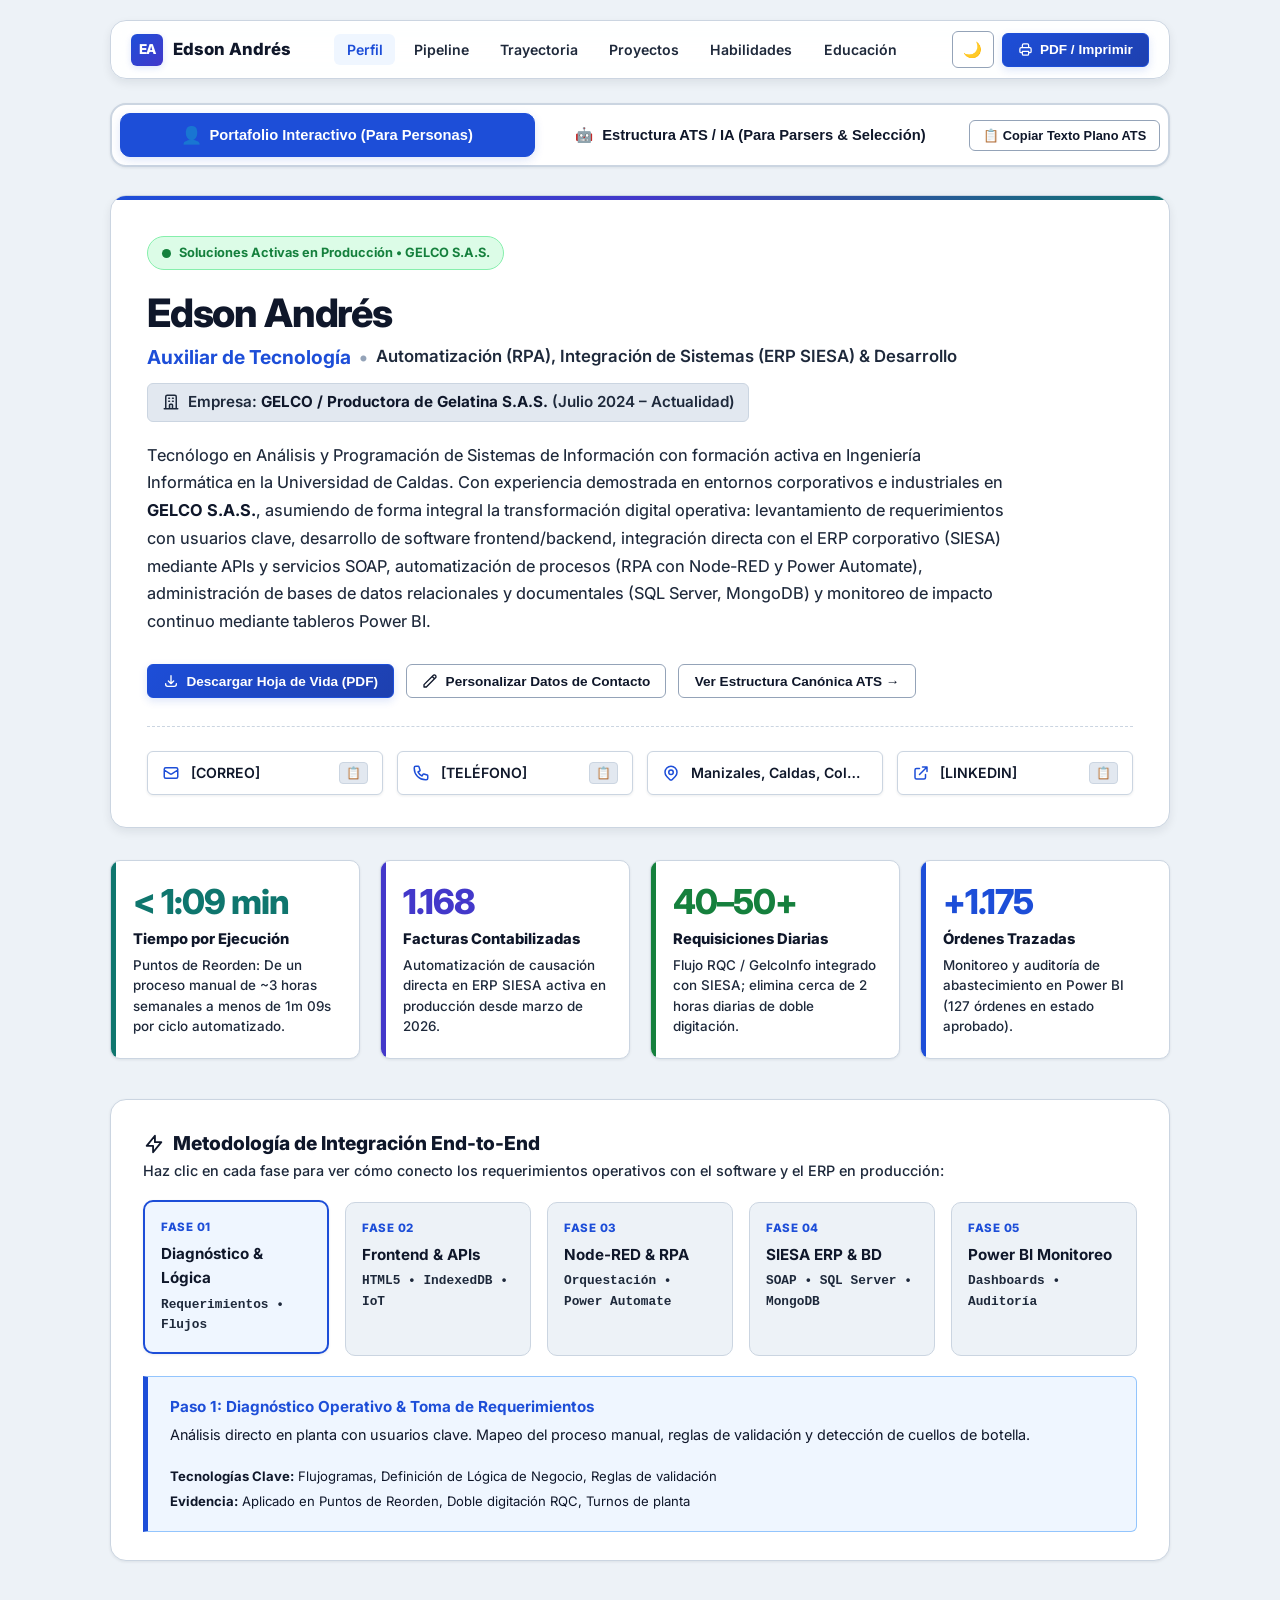
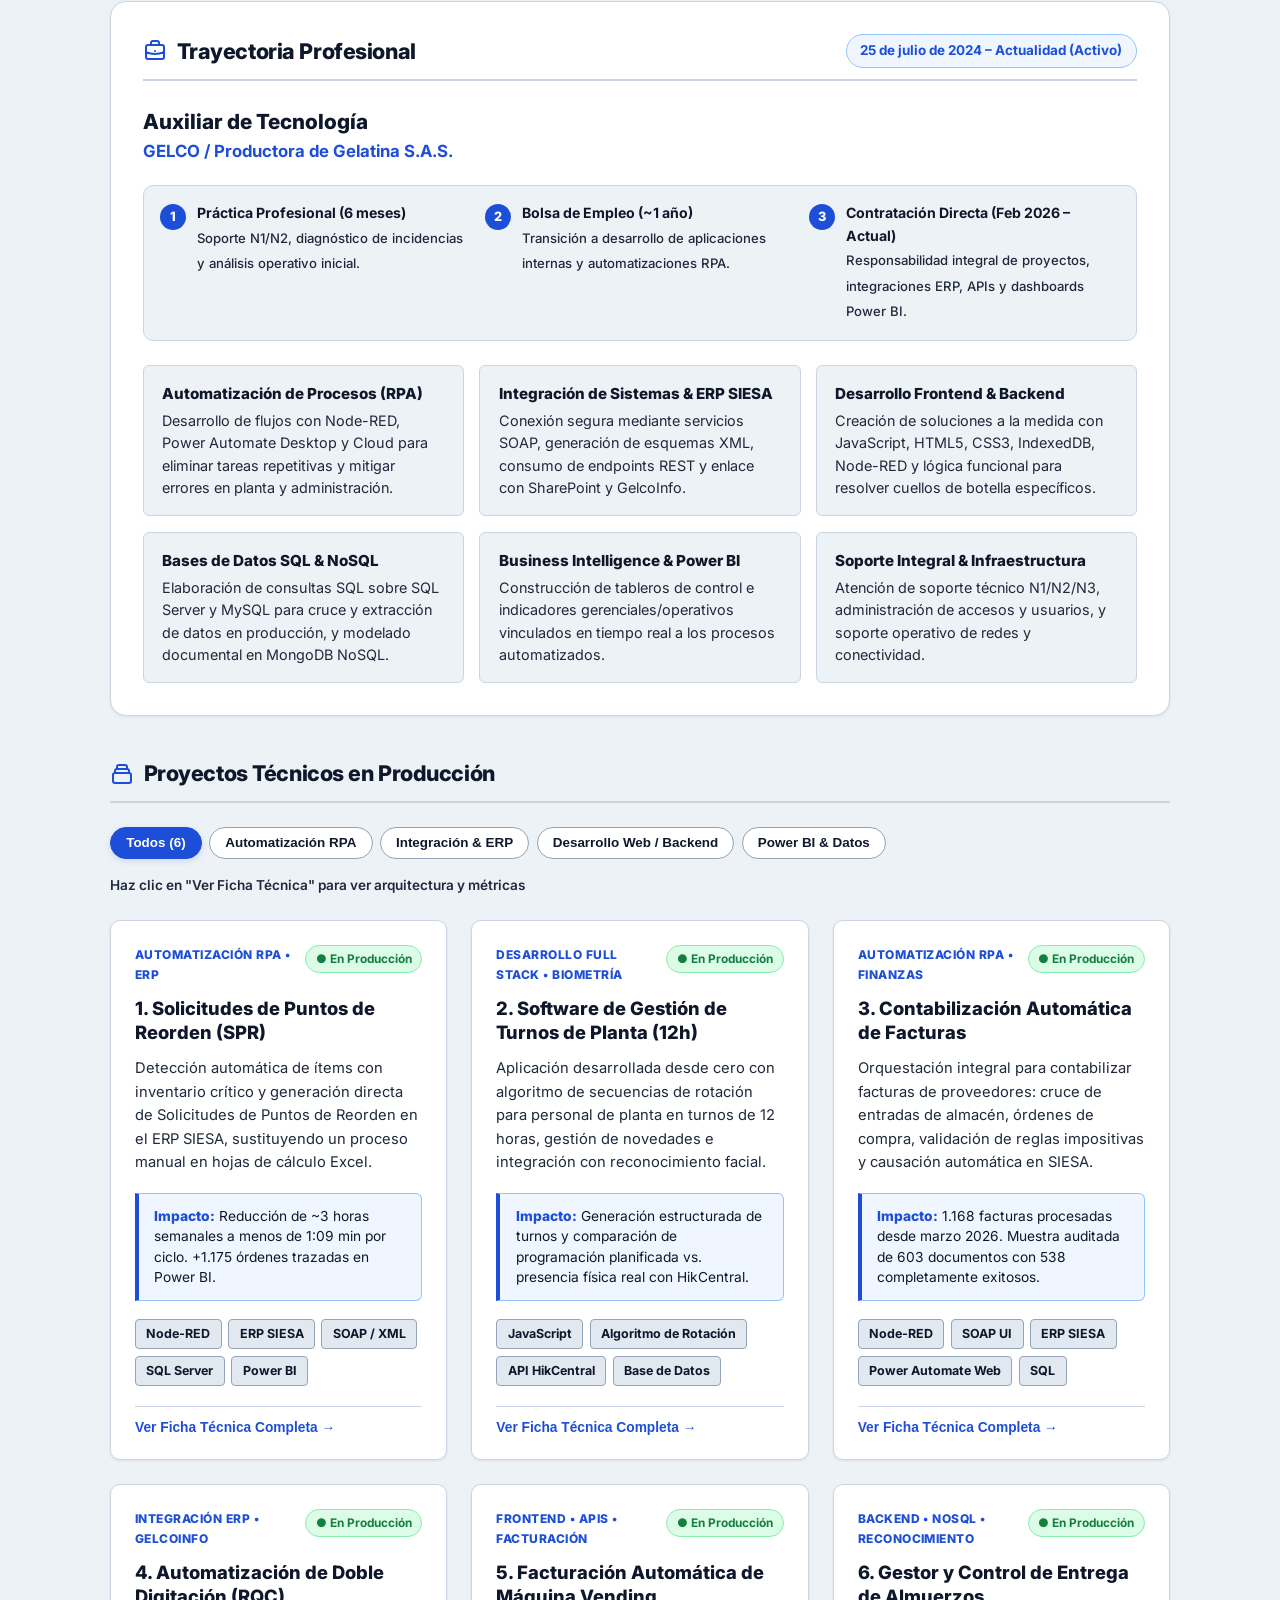
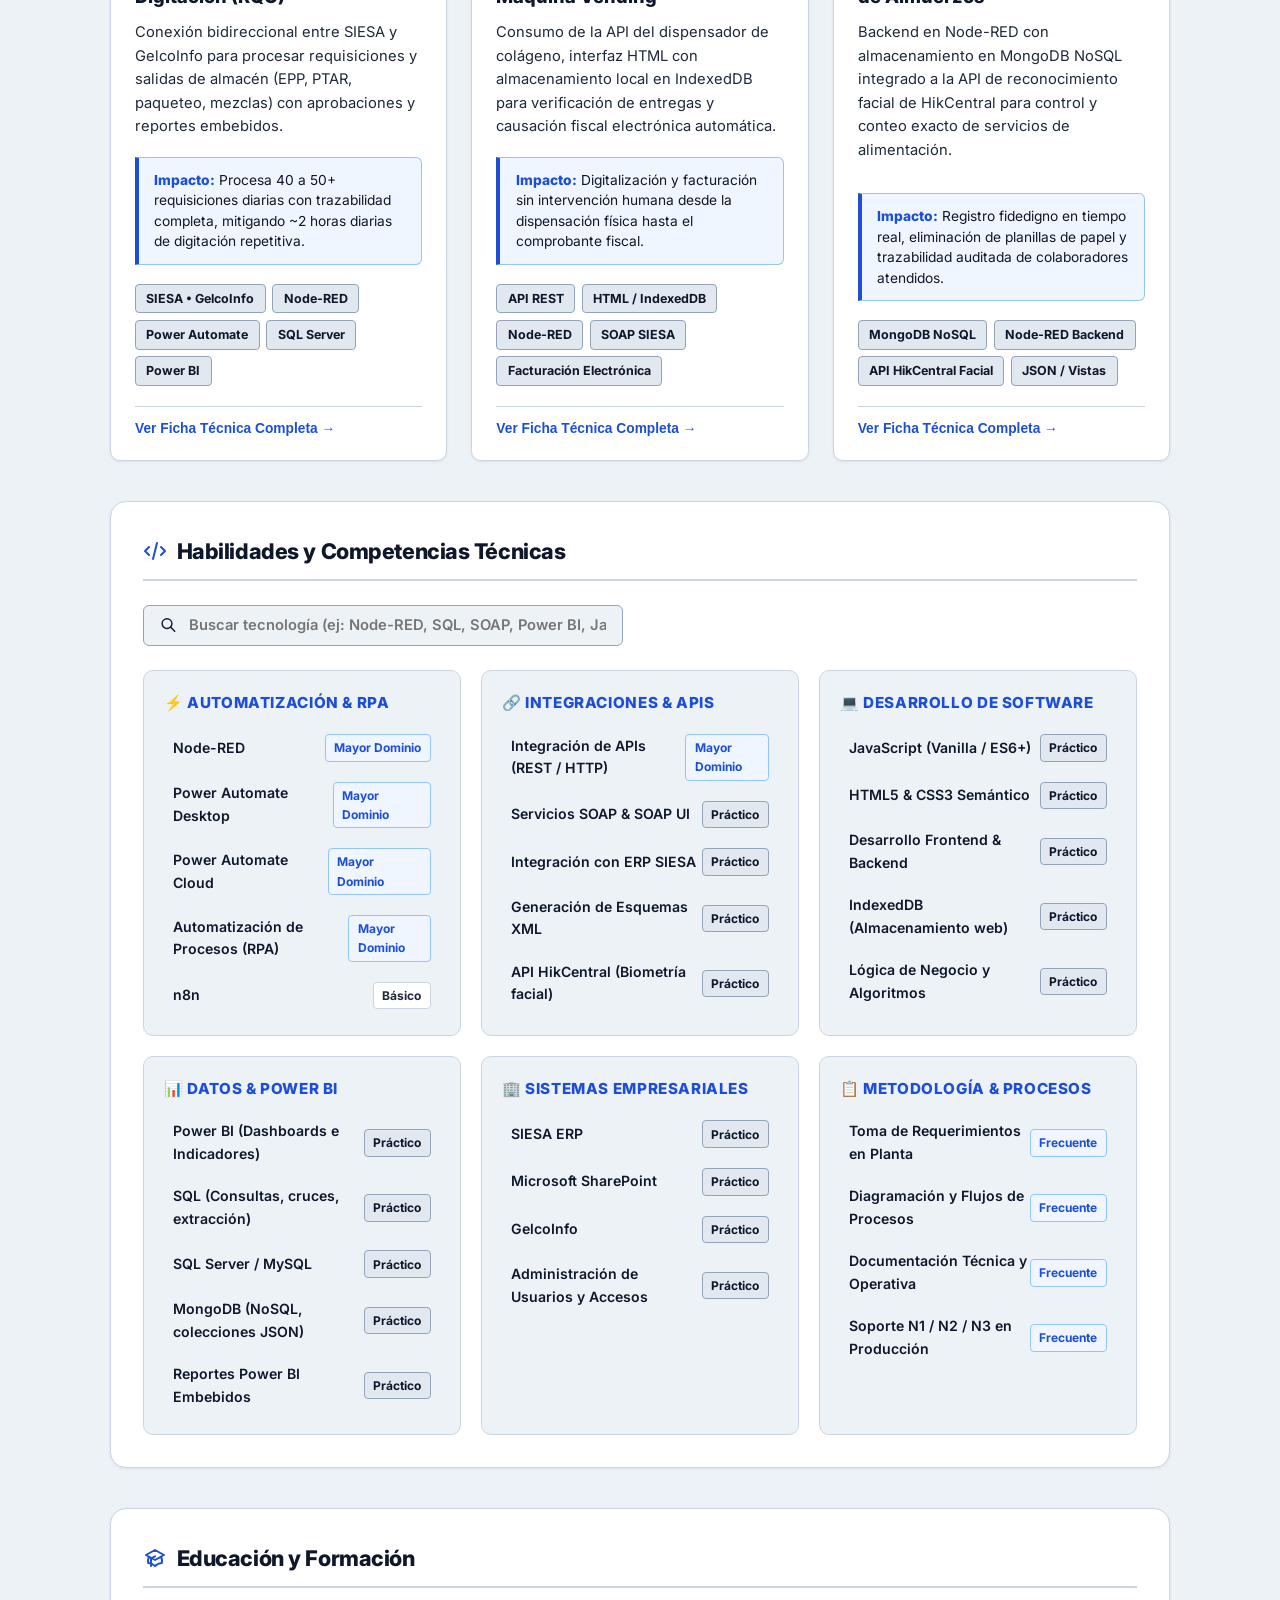
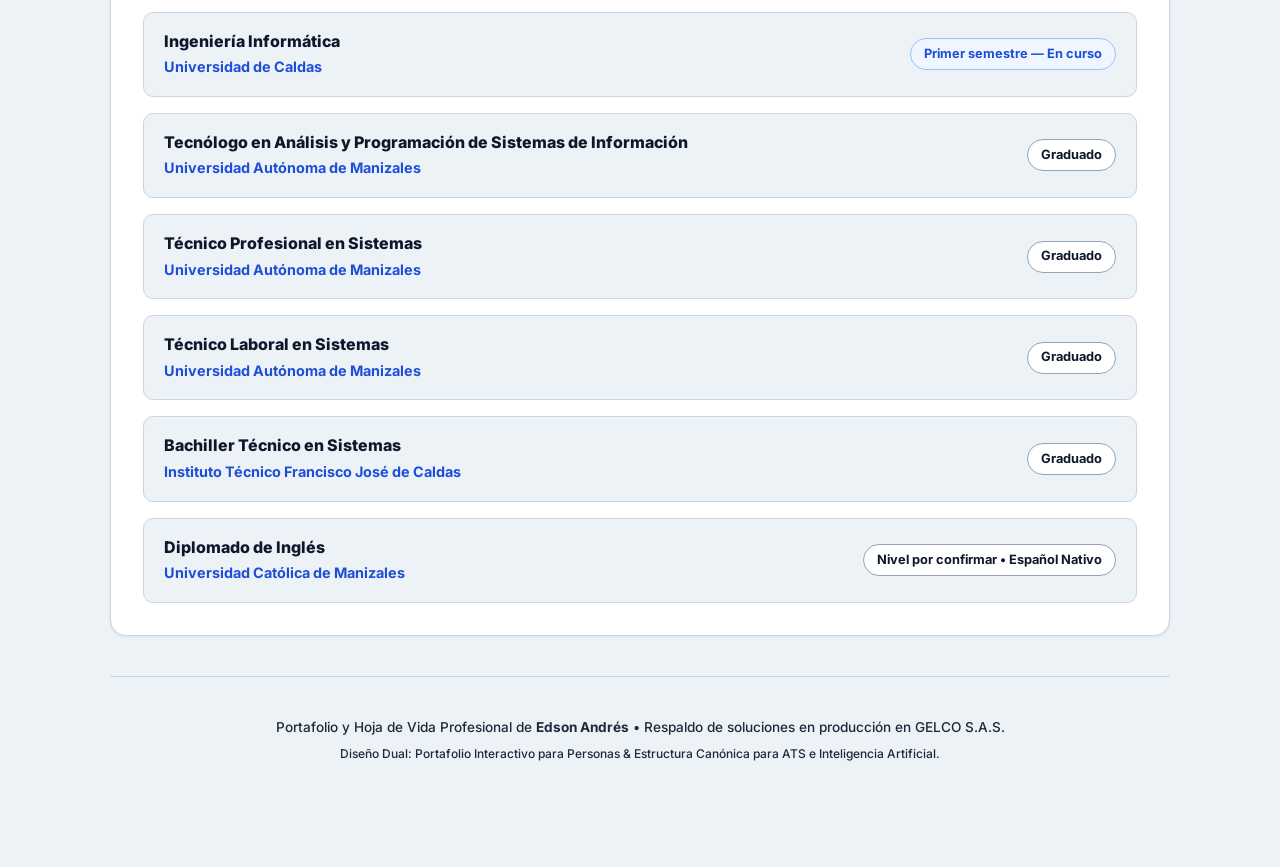
==== commit 2fb2f213: "feat: arquitectura dual (portafolio interactivo vs estructura canonica ATS/IA) con contraste normali" ====
--- a/EATM.html
+++ b/EATM.html
@@ -28,8 +28,6 @@
 
   <!-- ==========================================================================
        DATOS ESTRUCTURADOS JSON-LD (SCHEMA.ORG) PARA MOTORES DE BÚSQUEDA E IA
-       Permite que bots ATS y LLMs (ChatGPT, Claude, Gemini, LinkedIn)
-       extraigan la información con 100% de fidelidad y estructura canónica.
        ========================================================================== -->
   <script type="application/ld+json">
   {
@@ -105,7 +103,6 @@
     "hasOccupation": {
       "@type": "Occupation",
       "name": "Automation & Integration Specialist",
-      "occupationalCategory": "15-1252.00",
       "skills": "Node-RED, Power Automate, ERP SIESA, SOAP, SQL, MongoDB, Power BI, JavaScript"
     }
   }
@@ -113,7 +110,7 @@
 </head>
 <body itemscope itemtype="https://schema.org/Person">
 
-  <!-- Contenedor Principal Accesible -->
+  <!-- Contenedor Principal -->
   <div class="app-container">
 
     <!-- 1. Barra de Navegación Sticky -->
@@ -133,194 +130,196 @@
       </ul>
 
       <div class="nav-actions">
-        <!-- Botón Conmutador a Modo ATS -->
-        <button class="btn btn-secondary btn-ats-toggle action-toggle-ats" title="Alternar entre Vista Visual y Modo ATS Estándar">
-          📄 Modo Lectura ATS
-        </button>
         <button id="btn-theme-toggle" class="btn-icon-only" title="Cambiar tema visual" aria-label="Modo Claro u Oscuro">
           🌙
         </button>
-        <button class="btn btn-primary action-print-cv" title="Exportar a PDF o Imprimir en formato compatible ATS">
+        <button class="btn btn-primary action-print-cv" title="Exportar a PDF o Imprimir">
           <svg width="15" height="15" fill="none" stroke="currentColor" viewBox="0 0 24 24"><path stroke-linecap="round" stroke-linejoin="round" stroke-width="2" d="M17 17h2a2 2 0 002-2v-4a2 2 0 00-2-2H5a2 2 0 00-2 2v4a2 2 0 002 2h2m2 4h6a2 2 0 002-2v-4H7v4a2 2 0 002 2zm8-12V5a2 2 0 00-2-2H9a2 2 0 00-2 2v4h10z"/></svg>
           PDF / Imprimir
         </button>
       </div>
     </nav>
 
-    <!-- Franja de Compatibilidad ATS & IA -->
-    <aside class="ats-meta-strip" aria-label="Compatibilidad ATS y Asistentes IA">
-      <div class="ats-meta-badge">
-        <svg width="16" height="16" fill="none" stroke="currentColor" viewBox="0 0 24 24"><path stroke-linecap="round" stroke-linejoin="round" stroke-width="2" d="M9 12l2 2 4-4m6 2a9 9 0 11-18 0 9 9 0 0118 0z"/></svg>
-        <span>Optimizado para Sistemas ATS & Extracción por IA (Schema JSON-LD + Microdatos)</span>
-      </div>
-      <div class="ats-meta-actions">
-        <button id="btn-open-ats-text" class="btn btn-secondary" style="font-size:0.78rem; padding:0.35rem 0.75rem;">
-          📋 Copiar Texto Plano ATS (Para Formularios)
+    <!-- 2. SELECTOR DUAL DE VISTAS (PERSONAS VS ATS/IA) -->
+    <section class="view-mode-tabs-wrapper" aria-label="Selector de Vista">
+      <div class="view-tabs-group" role="tablist">
+        <button id="tab-btn-interactive" class="view-tab active" role="tab" aria-selected="true">
+          <span class="tab-icon">👤</span>
+          <span>Portafolio Interactivo (Para Personas)</span>
+        </button>
+        <button id="tab-btn-ats" class="view-tab" role="tab" aria-selected="false">
+          <span class="tab-icon">🤖</span>
+          <span>Estructura ATS / IA (Para Parsers & Selección)</span>
         </button>
       </div>
-    </aside>
-
-    <!-- 2. Hero Section / Resumen Ejecutivo y Contacto -->
-    <header id="sobre-mi" class="hero-card" role="banner">
-      <div class="hero-status-pill">
-        <span class="pulse-dot"></span>
-        <span>Soluciones Activas en Producción • GELCO S.A.S.</span>
+      <div class="view-quick-actions">
+        <button id="btn-open-ats-text" class="btn btn-secondary" style="font-size:0.8rem; padding:0.45rem 0.8rem;">
+          📋 Copiar Texto Plano ATS
+        </button>
       </div>
-
-      <div class="hero-header-flex">
-        <div>
-          <h1 class="hero-name" id="user-name" itemprop="name">Edson Andrés</h1>
-          <div class="hero-role">
-            <span itemprop="jobTitle">Auxiliar de Tecnología</span>
-            <span class="hero-role-bullet">&bull;</span>
-            <span class="hero-role-sub">Automatización (RPA), Integración de Sistemas (ERP SIESA) & Desarrollo</span>
-          </div>
-
-          <div class="hero-company-info" itemprop="worksFor" itemscope itemtype="https://schema.org/Organization">
-            <svg width="18" height="18" fill="none" stroke="currentColor" viewBox="0 0 24 24"><path stroke-linecap="round" stroke-linejoin="round" stroke-width="2" d="M19 21V5a2 2 0 00-2-2H7a2 2 0 00-2 2v16m14 0h2m-2 0h-5m-9 0H3m2 0h5M9 7h1m-1 4h1m4-4h1m-1 4h1m-5 10v-5a1 1 0 011-1h2a1 1 0 011 1v5m-4 0h4"/></svg>
-            <span>Empresa: <strong itemprop="name">GELCO / Productora de Gelatina S.A.S.</strong> (Julio 2024 – Actualidad)</span>
-          </div>
-        </div>
-      </div>
-
-      <!-- Resumen Profesional legible por ATS -->
-      <section aria-label="Resumen Profesional">
+    </section>
+
+    <!-- ====================================================================
+         VISTA 1: PORTAFOLIO INTERACTIVO (DISEÑADO PARA PERSONAS / RECLUTADORES)
+         ==================================================================== -->
+    <div id="view-interactive">
+
+      <!-- Hero Section / Perfil -->
+      <header id="sobre-mi" class="hero-card">
+        <div class="hero-status-pill">
+          <span class="pulse-dot"></span>
+          <span>Soluciones Activas en Producción • GELCO S.A.S.</span>
+        </div>
+
+        <div class="hero-header-flex">
+          <div>
+            <h1 class="hero-name" id="user-name" itemprop="name">Edson Andrés</h1>
+            <div class="hero-role">
+              <span itemprop="jobTitle">Auxiliar de Tecnología</span>
+              <span class="hero-role-bullet">&bull;</span>
+              <span class="hero-role-sub">Automatización (RPA), Integración de Sistemas (ERP SIESA) & Desarrollo</span>
+            </div>
+
+            <div class="hero-company-info" itemprop="worksFor" itemscope itemtype="https://schema.org/Organization">
+              <svg width="18" height="18" fill="none" stroke="currentColor" viewBox="0 0 24 24"><path stroke-linecap="round" stroke-linejoin="round" stroke-width="2" d="M19 21V5a2 2 0 00-2-2H7a2 2 0 00-2 2v16m14 0h2m-2 0h-5m-9 0H3m2 0h5M9 7h1m-1 4h1m4-4h1m-1 4h1m-5 10v-5a1 1 0 011-1h2a1 1 0 011 1v5m-4 0h4"/></svg>
+              <span>Empresa: <strong itemprop="name">GELCO / Productora de Gelatina S.A.S.</strong> (Julio 2024 – Actualidad)</span>
+            </div>
+          </div>
+        </div>
+
         <p class="hero-summary" itemprop="description">
           Tecnólogo en Análisis y Programación de Sistemas de Información con formación activa en Ingeniería Informática en la Universidad de Caldas. Con experiencia demostrada en entornos corporativos e industriales en <strong>GELCO S.A.S.</strong>, asumiendo de forma integral la transformación digital operativa: levantamiento de requerimientos con usuarios clave, desarrollo de software frontend/backend, integración directa con el ERP corporativo (SIESA) mediante APIs y servicios SOAP, automatización de procesos (RPA con Node-RED y Power Automate), administración de bases de datos relacionales y documentales (SQL Server, MongoDB) y monitoreo de impacto continuo mediante tableros Power BI.
         </p>
+
+        <div class="hero-cta-group">
+          <button class="btn btn-primary action-print-cv">
+            <svg width="16" height="16" fill="none" stroke="currentColor" viewBox="0 0 24 24"><path stroke-linecap="round" stroke-linejoin="round" stroke-width="2" d="M4 16v1a3 3 0 003 3h10a3 3 0 003-3v-1m-4-4l-4 4m0 0l-4-4m4 4V4"/></svg>
+            Descargar Hoja de Vida (PDF)
+          </button>
+          <button id="btn-open-contact-edit" class="btn btn-secondary">
+            <svg width="16" height="16" fill="none" stroke="currentColor" viewBox="0 0 24 24"><path stroke-linecap="round" stroke-linejoin="round" stroke-width="2" d="M15.232 5.232l3.536 3.536m-2.036-5.036a2.5 2.5 0 113.536 3.536L6.5 21.036H3v-3.572L16.732 3.732z"/></svg>
+            Personalizar Datos de Contacto
+          </button>
+          <button class="btn btn-secondary trigger-ats-view">
+            Ver Estructura Canónica ATS &rarr;
+          </button>
+        </div>
+
+        <!-- Barra de Contacto Directo -->
+        <div class="contact-strip" itemscope itemtype="https://schema.org/ContactPoint">
+          <div class="contact-pill">
+            <svg fill="none" stroke="currentColor" viewBox="0 0 24 24"><path stroke-linecap="round" stroke-linejoin="round" stroke-width="2" d="M3 8l7.89 5.26a2 2 0 002.22 0L21 8M5 19h14a2 2 0 002-2V7a2 2 0 00-2-2H5a2 2 0 00-2 2v10a2 2 0 002 2z"/></svg>
+            <a id="user-email-link" href="mailto:edson.andres.tech@gmail.com" itemprop="email"><span id="user-email">[CORREO]</span></a>
+            <button class="copy-mini-btn" data-target="user-email" title="Copiar correo">📋</button>
+          </div>
+
+          <div class="contact-pill">
+            <svg fill="none" stroke="currentColor" viewBox="0 0 24 24"><path stroke-linecap="round" stroke-linejoin="round" stroke-width="2" d="M3 5a2 2 0 012-2h3.28a1 1 0 01.948.684l1.498 4.493a1 1 0 01-.502 1.21l-2.257 1.13a11.042 11.042 0 005.516 5.516l1.13-2.257a1 1 0 011.21-.502l4.493 1.498a1 1 0 01.684.949V19a2 2 0 01-2 2h-1C9.716 21 3 14.284 3 6V5z"/></svg>
+            <span id="user-phone" itemprop="telephone">[TELÉFONO]</span>
+            <button class="copy-mini-btn" data-target="user-phone" title="Copiar teléfono">📋</button>
+          </div>
+
+          <div class="contact-pill" itemprop="address" itemscope itemtype="https://schema.org/PostalAddress">
+            <svg fill="none" stroke="currentColor" viewBox="0 0 24 24"><path stroke-linecap="round" stroke-linejoin="round" stroke-width="2" d="M17.657 16.657L13.414 20.9a1.998 1.998 0 01-2.827 0l-4.244-4.243a8 8 0 1111.314 0z"/><path stroke-linecap="round" stroke-linejoin="round" stroke-width="2" d="M15 11a3 3 0 11-6 0 3 3 0 016 0z"/></svg>
+            <span id="user-city" itemprop="addressLocality">Manizales, Caldas, Colombia</span>
+          </div>
+
+          <div class="contact-pill">
+            <svg fill="none" stroke="currentColor" viewBox="0 0 24 24"><path stroke-linecap="round" stroke-linejoin="round" stroke-width="2" d="M10 6H6a2 2 0 00-2 2v10a2 2 0 002 2h10a2 2 0 002-2v-4M14 4h6m0 0v6m0-6L10 14"/></svg>
+            <a id="user-linkedin" href="https://linkedin.com" target="_blank" rel="noopener" itemprop="sameAs">[LINKEDIN]</a>
+            <button class="copy-mini-btn" data-target="user-linkedin" title="Copiar enlace">📋</button>
+          </div>
+        </div>
+      </header>
+
+      <!-- Métricas de Impacto -->
+      <section class="metrics-section" aria-label="Métricas Clave de Producción">
+        <div class="metric-box accent-teal">
+          <div class="metric-val">&lt; 1:09 min</div>
+          <div class="metric-title">Tiempo por Ejecución</div>
+          <p class="metric-sub">Puntos de Reorden: De un proceso manual de ~3 horas semanales a menos de 1m 09s por ciclo automatizado.</p>
+        </div>
+
+        <div class="metric-box accent-indigo">
+          <div class="metric-val">1.168</div>
+          <div class="metric-title">Facturas Contabilizadas</div>
+          <p class="metric-sub">Automatización de causación directa en ERP SIESA activa en producción desde marzo de 2026.</p>
+        </div>
+
+        <div class="metric-box accent-emerald">
+          <div class="metric-val">40–50+</div>
+          <div class="metric-title">Requisiciones Diarias</div>
+          <p class="metric-sub">Flujo RQC / GelcoInfo integrado con SIESA; elimina cerca de 2 horas diarias de doble digitación.</p>
+        </div>
+
+        <div class="metric-box">
+          <div class="metric-val">+1.175</div>
+          <div class="metric-title">Órdenes Trazadas</div>
+          <p class="metric-sub">Monitoreo y auditoría de abastecimiento en Power BI (127 órdenes en estado aprobado).</p>
+        </div>
       </section>
 
-      <!-- Botones de Acción -->
-      <div class="hero-cta-group">
-        <button class="btn btn-primary action-print-cv">
-          <svg width="16" height="16" fill="none" stroke="currentColor" viewBox="0 0 24 24"><path stroke-linecap="round" stroke-linejoin="round" stroke-width="2" d="M4 16v1a3 3 0 003 3h10a3 3 0 003-3v-1m-4-4l-4 4m0 0l-4-4m4 4V4"/></svg>
-          Descargar Hoja de Vida (PDF ATS)
-        </button>
-        <button id="btn-open-contact-edit" class="btn btn-secondary">
-          <svg width="16" height="16" fill="none" stroke="currentColor" viewBox="0 0 24 24"><path stroke-linecap="round" stroke-linejoin="round" stroke-width="2" d="M15.232 5.232l3.536 3.536m-2.036-5.036a2.5 2.5 0 113.536 3.536L6.5 21.036H3v-3.572L16.732 3.732z"/></svg>
-          Personalizar Datos de Contacto
-        </button>
-        <a href="#proyectos" class="btn btn-secondary">
-          Explorar 6 Proyectos en Producción &darr;
-        </a>
-      </div>
-
-      <!-- Barra de Contacto Directo con Microdatos -->
-      <div class="contact-strip" itemscope itemtype="https://schema.org/ContactPoint">
-        <div class="contact-pill">
-          <svg fill="none" stroke="currentColor" viewBox="0 0 24 24"><path stroke-linecap="round" stroke-linejoin="round" stroke-width="2" d="M3 8l7.89 5.26a2 2 0 002.22 0L21 8M5 19h14a2 2 0 002-2V7a2 2 0 00-2-2H5a2 2 0 00-2 2v10a2 2 0 002 2z"/></svg>
-          <a id="user-email-link" href="mailto:edson.andres.tech@gmail.com" itemprop="email"><span id="user-email">[CORREO]</span></a>
-          <button class="copy-mini-btn" data-target="user-email" title="Copiar correo">📋</button>
-        </div>
-
-        <div class="contact-pill">
-          <svg fill="none" stroke="currentColor" viewBox="0 0 24 24"><path stroke-linecap="round" stroke-linejoin="round" stroke-width="2" d="M3 5a2 2 0 012-2h3.28a1 1 0 01.948.684l1.498 4.493a1 1 0 01-.502 1.21l-2.257 1.13a11.042 11.042 0 005.516 5.516l1.13-2.257a1 1 0 011.21-.502l4.493 1.498a1 1 0 01.684.949V19a2 2 0 01-2 2h-1C9.716 21 3 14.284 3 6V5z"/></svg>
-          <span id="user-phone" itemprop="telephone">[TELÉFONO]</span>
-          <button class="copy-mini-btn" data-target="user-phone" title="Copiar teléfono">📋</button>
-        </div>
-
-        <div class="contact-pill" itemprop="address" itemscope itemtype="https://schema.org/PostalAddress">
-          <svg fill="none" stroke="currentColor" viewBox="0 0 24 24"><path stroke-linecap="round" stroke-linejoin="round" stroke-width="2" d="M17.657 16.657L13.414 20.9a1.998 1.998 0 01-2.827 0l-4.244-4.243a8 8 0 1111.314 0z"/><path stroke-linecap="round" stroke-linejoin="round" stroke-width="2" d="M15 11a3 3 0 11-6 0 3 3 0 016 0z"/></svg>
-          <span id="user-city" itemprop="addressLocality">Manizales, Caldas, Colombia</span>
-        </div>
-
-        <div class="contact-pill">
-          <svg fill="none" stroke="currentColor" viewBox="0 0 24 24"><path stroke-linecap="round" stroke-linejoin="round" stroke-width="2" d="M10 6H6a2 2 0 00-2 2v10a2 2 0 002 2h10a2 2 0 002-2v-4M14 4h6m0 0v6m0-6L10 14"/></svg>
-          <a id="user-linkedin" href="https://linkedin.com" target="_blank" rel="noopener" itemprop="sameAs">[LINKEDIN]</a>
-          <button class="copy-mini-btn" data-target="user-linkedin" title="Copiar enlace">📋</button>
-        </div>
-      </div>
-    </header>
-
-    <!-- 3. Contadores Dinámicos de Métricas de Producción -->
-    <section class="metrics-section" aria-label="Métricas Clave de Producción">
-      <div class="metric-box accent-teal">
-        <div class="metric-val">&lt; 1:09 min</div>
-        <div class="metric-title">Tiempo por Ejecución</div>
-        <p class="metric-sub">Puntos de Reorden: De un proceso manual de ~3 horas semanales a menos de 1m 09s por ciclo automatizado.</p>
-      </div>
-
-      <div class="metric-box accent-indigo">
-        <div class="metric-val">1.168</div>
-        <div class="metric-title">Facturas Contabilizadas</div>
-        <p class="metric-sub">Automatización de causación directa en ERP SIESA activa en producción desde marzo de 2026.</p>
-      </div>
-
-      <div class="metric-box accent-emerald">
-        <div class="metric-val">40–50+</div>
-        <div class="metric-title">Requisiciones Diarias</div>
-        <p class="metric-sub">Flujo RQC / GelcoInfo integrado con SIESA; elimina cerca de 2 horas diarias de doble digitación.</p>
-      </div>
-
-      <div class="metric-box">
-        <div class="metric-val">+1.175</div>
-        <div class="metric-title">Órdenes Trazadas</div>
-        <p class="metric-sub">Monitoreo y auditoría de abastecimiento en Power BI (127 órdenes en estado aprobado).</p>
-      </div>
-    </section>
-
-    <!-- 4. Pipeline Interactivo de Arquitectura -->
-    <section id="pipeline" class="pipeline-section" aria-label="Metodología de Arquitectura e Integración">
-      <div class="pipeline-header">
-        <h2 class="pipeline-title">
-          <svg width="22" height="22" fill="none" stroke="currentColor" viewBox="0 0 24 24"><path stroke-linecap="round" stroke-linejoin="round" stroke-width="2" d="M13 10V3L4 14h7v7l9-11h-7z"/></svg>
-          Metodología de Integración End-to-End
-        </h2>
-        <p class="pipeline-desc">Haz clic en cada fase para ver cómo conecto los requerimientos operativos con el software y el ERP en producción:</p>
-      </div>
-
-      <div class="pipeline-flow">
-        <div class="pipeline-node active" data-step="1">
-          <div class="node-step-tag">Fase 01</div>
-          <div class="node-name">Diagnóstico & Lógica</div>
-          <div class="node-tech">Requerimientos &bull; Flujos</div>
-        </div>
-
-        <div class="pipeline-node" data-step="2">
-          <div class="node-step-tag">Fase 02</div>
-          <div class="node-name">Frontend & APIs</div>
-          <div class="node-tech">HTML5 &bull; IndexedDB &bull; IoT</div>
-        </div>
-
-        <div class="pipeline-node" data-step="3">
-          <div class="node-step-tag">Fase 03</div>
-          <div class="node-name">Node-RED & RPA</div>
-          <div class="node-tech">Orquestación &bull; Power Automate</div>
-        </div>
-
-        <div class="pipeline-node" data-step="4">
-          <div class="node-step-tag">Fase 04</div>
-          <div class="node-name">SIESA ERP & BD</div>
-          <div class="node-tech">SOAP &bull; SQL Server &bull; MongoDB</div>
-        </div>
-
-        <div class="pipeline-node" data-step="5">
-          <div class="node-step-tag">Fase 05</div>
-          <div class="node-name">Power BI Monitoreo</div>
-          <div class="node-tech">Dashboards &bull; Auditoría</div>
-        </div>
-      </div>
-
-      <!-- Tarjeta Dinámica de Detalle del Paso -->
-      <div class="pipeline-detail-card">
-        <div class="pipeline-detail-text">
-          <strong id="pipeline-step-title">Paso 1: Diagnóstico Operativo & Toma de Requerimientos</strong>
-          <p id="pipeline-step-desc" style="margin-top:0.25rem;">Análisis directo en planta con usuarios clave. Mapeo del proceso manual, reglas de validación y detección de cuellos de botella.</p>
-        </div>
-        <div style="font-size:0.8rem; display:flex; flex-direction:column; gap:0.25rem;">
-          <span id="pipeline-step-tech"><strong>Tecnologías Clave:</strong> Flujogramas, Definición de Lógica de Negocio, Reglas de validación</span>
-          <span id="pipeline-step-projects"><strong>Evidencia:</strong> Aplicado en Puntos de Reorden, Doble digitación RQC, Turnos de planta</span>
-        </div>
-      </div>
-    </section>
-
-    <!-- 5. Experiencia & Trayectoria Profesional -->
-    <main>
+      <!-- Pipeline Interactivo de Arquitectura -->
+      <section id="pipeline" class="pipeline-section" aria-label="Metodología de Arquitectura e Integración">
+        <div class="pipeline-header">
+          <h2 class="pipeline-title">
+            <svg width="22" height="22" fill="none" stroke="currentColor" viewBox="0 0 24 24"><path stroke-linecap="round" stroke-linejoin="round" stroke-width="2" d="M13 10V3L4 14h7v7l9-11h-7z"/></svg>
+            Metodología de Integración End-to-End
+          </h2>
+          <p class="pipeline-desc">Haz clic en cada fase para ver cómo conecto los requerimientos operativos con el software y el ERP en producción:</p>
+        </div>
+
+        <div class="pipeline-flow">
+          <div class="pipeline-node active" data-step="1">
+            <div class="node-step-tag">Fase 01</div>
+            <div class="node-name">Diagnóstico & Lógica</div>
+            <div class="node-tech">Requerimientos &bull; Flujos</div>
+          </div>
+
+          <div class="pipeline-node" data-step="2">
+            <div class="node-step-tag">Fase 02</div>
+            <div class="node-name">Frontend & APIs</div>
+            <div class="node-tech">HTML5 &bull; IndexedDB &bull; IoT</div>
+          </div>
+
+          <div class="pipeline-node" data-step="3">
+            <div class="node-step-tag">Fase 03</div>
+            <div class="node-name">Node-RED & RPA</div>
+            <div class="node-tech">Orquestación &bull; Power Automate</div>
+          </div>
+
+          <div class="pipeline-node" data-step="4">
+            <div class="node-step-tag">Fase 04</div>
+            <div class="node-name">SIESA ERP & BD</div>
+            <div class="node-tech">SOAP &bull; SQL Server &bull; MongoDB</div>
+          </div>
+
+          <div class="pipeline-node" data-step="5">
+            <div class="node-step-tag">Fase 05</div>
+            <div class="node-name">Power BI Monitoreo</div>
+            <div class="node-tech">Dashboards &bull; Auditoría</div>
+          </div>
+        </div>
+
+        <!-- Detalle dinámico del paso -->
+        <div class="pipeline-detail-card">
+          <div class="pipeline-detail-text">
+            <strong id="pipeline-step-title">Paso 1: Diagnóstico Operativo & Toma de Requerimientos</strong>
+            <p id="pipeline-step-desc" style="margin-top:0.25rem;">Análisis directo en planta con usuarios clave. Mapeo del proceso manual, reglas de validación y detección de cuellos de botella.</p>
+          </div>
+          <div style="font-size:0.82rem; display:flex; flex-direction:column; gap:0.25rem;">
+            <span id="pipeline-step-tech"><strong>Tecnologías Clave:</strong> Flujogramas, Definición de Lógica de Negocio, Reglas de validación</span>
+            <span id="pipeline-step-projects"><strong>Evidencia:</strong> Aplicado en Puntos de Reorden, Doble digitación RQC, Turnos de planta</span>
+          </div>
+        </div>
+      </section>
+
+      <!-- Experiencia & Trayectoria -->
       <section id="experiencia" class="experience-card" aria-label="Experiencia Laboral">
         <div class="section-heading-wrap">
           <h2 class="section-main-title">
             <svg fill="none" stroke="currentColor" viewBox="0 0 24 24"><path stroke-linecap="round" stroke-linejoin="round" stroke-width="2" d="M21 13.255A23.931 23.931 0 0112 15c-3.183 0-6.22-.62-9-1.745M16 6V4a2 2 0 00-2-2h-4a2 2 0 00-2 2v2m4 6h.01M5 20h14a2 2 0 002-2V8a2 2 0 00-2-2H5a2 2 0 00-2 2v10a2 2 0 002 2z"/></svg>
-            Experiencia Laboral
+            Trayectoria Profesional
           </h2>
           <span class="exp-period-badge">
             <time datetime="2024-07-25">25 de julio de 2024</time> – Actualidad (Activo)
@@ -334,7 +333,6 @@
           </div>
         </div>
 
-        <!-- Fases de Carrera / Evolución en Gelco -->
         <div class="career-phases">
           <div class="phase-item">
             <div class="phase-step-num">1</div>
@@ -361,7 +359,6 @@
           </div>
         </div>
 
-        <!-- Responsabilidades Reales -->
         <div class="responsibilities-grid">
           <div class="resp-card">
             <strong>Automatización de Procesos (RPA)</strong>
@@ -390,7 +387,7 @@
         </div>
       </section>
 
-      <!-- 6. Portafolio de Proyectos Destacados en Producción -->
+      <!-- Portafolio de Proyectos Destacados -->
       <section id="proyectos" aria-label="Proyectos Técnicos Relevantes">
         <div class="section-heading-wrap">
           <h2 class="section-main-title">
@@ -575,7 +572,7 @@
         </div>
       </section>
 
-      <!-- 7. Matriz de Competencias con Buscador Interactivo -->
+      <!-- Matriz de Competencias -->
       <section id="habilidades" class="skills-section-wrapper" aria-label="Habilidades y Competencias Técnicas">
         <div class="section-heading-wrap">
           <h2 class="section-main-title">
@@ -584,7 +581,6 @@
           </h2>
         </div>
 
-        <!-- Buscador en tiempo real -->
         <div class="skills-search-bar">
           <svg width="18" height="18" fill="none" stroke="currentColor" viewBox="0 0 24 24"><path stroke-linecap="round" stroke-linejoin="round" stroke-width="2" d="M21 21l-6-6m2-5a7 7 0 11-14 0 7 7 0 0114 0z"/></svg>
           <input type="text" id="input-skill-search" placeholder="Buscar tecnología (ej: Node-RED, SQL, SOAP, Power BI, JavaScript)..." aria-label="Buscar habilidad técnica">
@@ -592,7 +588,6 @@
 
         <div class="skills-categories-grid">
 
-          <!-- Categoría 1 -->
           <div class="skill-domain-card">
             <h3 class="skill-domain-title">⚡ Automatización & RPA</h3>
             <div class="skills-items-list">
@@ -619,7 +614,6 @@
             </div>
           </div>
 
-          <!-- Categoría 2 -->
           <div class="skill-domain-card">
             <h3 class="skill-domain-title">🔗 Integraciones & APIs</h3>
             <div class="skills-items-list">
@@ -646,7 +640,6 @@
             </div>
           </div>
 
-          <!-- Categoría 3 -->
           <div class="skill-domain-card">
             <h3 class="skill-domain-title">💻 Desarrollo de Software</h3>
             <div class="skills-items-list">
@@ -673,7 +666,6 @@
             </div>
           </div>
 
-          <!-- Categoría 4 -->
           <div class="skill-domain-card">
             <h3 class="skill-domain-title">📊 Datos & Power BI</h3>
             <div class="skills-items-list">
@@ -700,7 +692,6 @@
             </div>
           </div>
 
-          <!-- Categoría 5 -->
           <div class="skill-domain-card">
             <h3 class="skill-domain-title">🏢 Sistemas Empresariales</h3>
             <div class="skills-items-list">
@@ -723,7 +714,6 @@
             </div>
           </div>
 
-          <!-- Categoría 6 -->
           <div class="skill-domain-card">
             <h3 class="skill-domain-title">📋 Metodología & Procesos</h3>
             <div class="skills-items-list">
@@ -749,7 +739,7 @@
         </div>
       </section>
 
-      <!-- 8. Educación Formal & Formación -->
+      <!-- Educación & Idiomas -->
       <section id="educacion" class="education-section" aria-label="Educación y Formación Académica">
         <div class="section-heading-wrap">
           <h2 class="section-main-title">
@@ -808,12 +798,218 @@
           </div>
         </div>
       </section>
-    </main>
+
+    </div> <!-- FIN DE VISTA 1 INTERACTIVA -->
+
+    <!-- ====================================================================
+         VISTA 2: ESTRUCTURA CANÓNICA ATS / IA (DISEÑADA PARA PARSERS & BOTS)
+         ==================================================================== -->
+    <div id="view-ats">
+
+      <!-- Barra superior de la vista ATS -->
+      <div class="ats-view-banner">
+        <div class="ats-banner-text">
+          <h3>Estructura Canónica para Sistemas ATS y Modelos de Inteligencia Artificial</h3>
+          <p>Formato lineal estándar, sin columnas complejas ni artefactos que confundan a motores de selección automática (Workday, Greenhouse, Taleo).</p>
+        </div>
+        <div style="display:flex; gap:0.5rem; flex-wrap:wrap;">
+          <button class="btn btn-primary action-print-cv">
+            🖨️ Imprimir Formato ATS
+          </button>
+        </div>
+      </div>
+
+      <!-- Hoja de Currículum Canónico ATS -->
+      <article class="ats-document-sheet">
+
+        <!-- Encabezado Estándar ATS -->
+        <header class="ats-doc-header">
+          <h1 class="ats-doc-name" id="ats-doc-display-name">EDSON ANDRÉS</h1>
+          <p class="ats-doc-headline">AUXILIAR DE TECNOLOGÍA | AUTOMATIZACIÓN (RPA), INTEGRACIÓN ERP & DESARROLLO</p>
+          <div class="ats-doc-contacts">
+            <span id="ats-doc-city">Manizales, Caldas, Colombia</span>
+            <span id="ats-doc-email">[CORREO]</span>
+            <span id="ats-doc-phone">[TELÉFONO]</span>
+            <span id="ats-doc-linkedin">[LINKEDIN]</span>
+          </div>
+        </header>
+
+        <!-- 1. Perfil Profesional ATS -->
+        <section class="ats-doc-section">
+          <h2 class="ats-doc-section-title">PERFIL PROFESIONAL</h2>
+          <p class="ats-doc-paragraph">
+            Tecnólogo en Análisis y Programación de Sistemas de Información con formación activa en Ingeniería Informática en la Universidad de Caldas. Con trayectoria práctica en GELCO / Productora de Gelatina S.A.S. asumiendo el ciclo integral de desarrollo, integración de sistemas y automatización de procesos operativos (RPA). Especializado en conectar el ERP corporativo (SIESA) mediante servicios SOAP y REST con aplicaciones internas, bases de datos (SQL Server, MongoDB) y tableros de control en Power BI. Enfoque comprobado en la eliminación de reprocesos, trazabilidad y optimización operativa en entornos industriales y corporativos de producción continua.
+          </p>
+        </section>
+
+        <!-- 2. Matriz de Habilidades Clave ATS (Keywords para filtros automáticos) -->
+        <section class="ats-doc-section">
+          <h2 class="ats-doc-section-title">COMPETENCIAS TÉCNICAS CLAVE</h2>
+          <div class="ats-doc-skills-grid">
+            <div class="ats-doc-skill-category">
+              <strong>Automatización de Procesos & RPA:</strong>
+              <p>Node-RED (Dominio Avanzado), Power Automate Desktop, Power Automate Cloud, n8n, Flujos Transaccionales.</p>
+            </div>
+            <div class="ats-doc-skill-category">
+              <strong>Integración de Sistemas & ERP:</strong>
+              <p>ERP SIESA, Servicios Web SOAP, SOAP UI, Esquemas XML, Endpoints REST, HTTP APIs, API HikCentral.</p>
+            </div>
+            <div class="ats-doc-skill-category">
+              <strong>Bases de Datos & BI:</strong>
+              <p>Power BI (Dashboards/Reportes embebidos), SQL Server, MySQL, MongoDB NoSQL (Colecciones y Vistas JSON).</p>
+            </div>
+            <div class="ats-doc-skill-category">
+              <strong>Desarrollo de Software:</strong>
+              <p>JavaScript (Vanilla / ES6+), HTML5, CSS3, IndexedDB, Desarrollo Frontend & Backend, Lógica de Negocio.</p>
+            </div>
+          </div>
+        </section>
+
+        <!-- 3. Experiencia Laboral ATS -->
+        <section class="ats-doc-section">
+          <h2 class="ats-doc-section-title">EXPERIENCIA LABORAL</h2>
+          <div class="ats-doc-job-block">
+            <div class="ats-doc-job-header">
+              <span class="ats-doc-job-title">AUXILIAR DE TECNOLOGÍA</span>
+              <span class="ats-doc-job-dates">25 de julio de 2024 – Actualidad (Activo)</span>
+            </div>
+            <div class="ats-doc-job-company">GELCO / Productora de Gelatina S.A.S. &bull; Manizales, Caldas, Colombia</div>
+            <p class="ats-doc-paragraph" style="margin-bottom:0.6rem; font-style:italic;">
+              Trayectoria: 6 meses de práctica profesional &rarr; ~1 año mediante bolsa de empleo &rarr; Vinculación directa desde febrero de 2026.
+            </p>
+            <ul class="ats-doc-bullets">
+              <li>
+                <strong>Automatización de Procesos (RPA):</strong> Desarrollo y despliegue de flujos de automatización de extremo a extremo utilizando Node-RED y Power Automate (Desktop y Cloud) para suprimir tareas operativas manuales y minimizar fallas humanas.
+              </li>
+              <li>
+                <strong>Integración con ERP SIESA:</strong> Diseño y consumo de servicios web SOAP mediante esquemas XML estructurados y endpoints REST para la creación automática de solicitudes de inventario, causaciones contables y facturación electrónica.
+              </li>
+              <li>
+                <strong>Bases de Datos en Producción:</strong> Elaboración de consultas complejas de extracción y cruce de información en SQL Server y MySQL, junto con estructuración de colecciones y documentos JSON en base de datos NoSQL MongoDB.
+              </li>
+              <li>
+                <strong>Analítica y Business Intelligence:</strong> Construcción y mantenimiento de tableros de control en Power BI integrados en tiempo real a los flujos automatizados para auditoría operativa y seguimiento de indicadores.
+              </li>
+              <li>
+                <strong>Ciclo de Vida de Software:</strong> Levantamiento directo de requerimientos con líderes de área, definición y negociación de lógica de negocio, documentación técnica y funcional, entrega a producción y soporte continuo.
+              </li>
+              <li>
+                <strong>Soporte Técnico Especializado:</strong> Atención y resolución de incidencias en niveles N1, N2 y N3, administración de cuentas y perfiles de usuario y soporte operativo de infraestructura de redes.
+              </li>
+            </ul>
+          </div>
+        </section>
+
+        <!-- 4. Proyectos Destacados en Producción ATS -->
+        <section class="ats-doc-section">
+          <h2 class="ats-doc-section-title">PROYECTOS TÉCNICOS EN PRODUCCIÓN</h2>
+
+          <div class="ats-doc-project-entry">
+            <div class="ats-doc-project-name">1. Automatización de Solicitudes de Puntos de Reorden (SPR) — ERP SIESA</div>
+            <div class="ats-doc-project-techs">Tecnologías: Node-RED, ERP SIESA, SOAP, XML, SQL Server, Power Automate, Power BI</div>
+            <p class="ats-doc-paragraph">
+              <strong>Problema:</strong> Detección semanal manual de inventarios críticos mediante hojas de cálculo Excel y digitación individual en el ERP (~3 horas semanales dedicadas por el responsable).<br>
+              <strong>Solución:</strong> Automatización completa en Node-RED consumiendo servicios SOAP de SIESA con inyección de XML, consultas a SQL Server y visualización en Power BI.<br>
+              <strong>Resultado:</strong> Reducción del tiempo de ~3 horas semanales a menos de 1 minuto 9 segundos por ejecución. Generación continua de solicitudes (8–20+ ítems c/u). Más de 1.175 órdenes de compra generadas y monitoreadas en Power BI (127 aprobadas).
+            </p>
+          </div>
+
+          <div class="ats-doc-project-entry">
+            <div class="ats-doc-project-name">2. Software de Programación y Gestión de Turnos de Planta (12 Horas)</div>
+            <div class="ats-doc-project-techs">Tecnologías: JavaScript, HTML5/CSS3, Algoritmo de Rotación, API HikCentral Facial, Backend</div>
+            <p class="ats-doc-paragraph">
+              <strong>Solución:</strong> Desarrollo desde cero de una aplicación interna con algoritmo de asignación de secuencias de rotación para turnos de 12 horas, módulo de novedades (vacaciones, incapacidades) e integración con API HikCentral de reconocimiento facial.<br>
+              <strong>Resultado:</strong> Generación estructurada de la programación y contrastación en tiempo real de presencia física en planta frente a la malla planificada.
+            </p>
+          </div>
+
+          <div class="ats-doc-project-entry">
+            <div class="ats-doc-project-name">3. Contabilización Automática de Facturas de Proveedores — ERP SIESA</div>
+            <div class="ats-doc-project-techs">Tecnologías: Node-RED, SOAP UI, Power Automate Web, SQL Server, SharePoint, ERP SIESA</div>
+            <p class="ats-doc-paragraph">
+              <strong>Solución:</strong> Versión 2 de integración automatizada directa con Node-RED, eliminando clics visuales. Cruza entradas de almacén, órdenes de compra y facturas con validación de reglas contables e impuestos en SIESA.<br>
+              <strong>Resultado:</strong> En producción desde marzo de 2026 con 1.168 facturas contabilizadas. Período auditado con 603 documentos procesados (538 completamente exitosos; las 65 anulaciones correspondieron a pruebas controladas).
+            </p>
+          </div>
+
+          <div class="ats-doc-project-entry">
+            <div class="ats-doc-project-name">4. Automatización de Doble Digitación y Flujo de Requisiciones (RQC / GelcoInfo)</div>
+            <div class="ats-doc-project-techs">Tecnologías: SIESA ERP, GelcoInfo, Node-RED, SQL Server, Power Automate, Power BI</div>
+            <p class="ats-doc-paragraph">
+              <strong>Solución:</strong> Integración bidireccional entre SIESA y GelcoInfo para procesar requisiciones de almacén y salidas de insumos (PTAR, SST, paqueteo, mezclas) con aprobaciones automáticas y reportes embebidos.<br>
+              <strong>Resultado:</strong> Atención automática de 40 a 50+ requisiciones diarias con trazabilidad completa, mitigando aproximadamente 2 horas diarias de trabajo operativo manual.
+            </p>
+          </div>
+
+          <div class="ats-doc-project-entry">
+            <div class="ats-doc-project-name">5. Facturación Automática de Máquina Vending de Colágeno</div>
+            <div class="ats-doc-project-techs">Tecnologías: API REST, Frontend HTML / IndexedDB, Node-RED, SOAP SIESA, Facturación Electrónica</div>
+            <p class="ats-doc-paragraph">
+              <strong>Solución:</strong> Integración con API de máquina dispensadora, interfaz web con IndexedDB para validación de entregas por el usuario, procesamiento en Node-RED, causación SOAP en SIESA y Facturación Electrónica con Power Automate Desktop.<br>
+              <strong>Resultado:</strong> Proceso 100% digitalizado desde la dispensación física hasta el comprobante fiscal en el ERP.
+            </p>
+          </div>
+
+          <div class="ats-doc-project-entry">
+            <div class="ats-doc-project-name">6. Gestor y Control de Entrega de Almuerzos</div>
+            <div class="ats-doc-project-techs">Tecnologías: MongoDB (NoSQL / JSON), Node-RED Backend, API HikCentral Facial</div>
+            <p class="ats-doc-paragraph">
+              <strong>Solución:</strong> Backend en Node-RED con base de datos NoSQL MongoDB (modelado de colecciones, registros y vistas) conectado a la API de reconocimiento facial de HikCentral.<br>
+              <strong>Resultado:</strong> Control y conteo exacto en tiempo real de colaboradores que recibieron el servicio, eliminando registros manuales en papel.
+            </p>
+          </div>
+
+        </section>
+
+        <!-- 5. Educación ATS -->
+        <section class="ats-doc-section">
+          <h2 class="ats-doc-section-title">EDUCACIÓN FORMAL</h2>
+          
+          <div class="ats-doc-edu-item">
+            <span class="ats-doc-edu-title">Ingeniería Informática</span>
+            <span class="ats-doc-edu-school">Universidad de Caldas</span>
+            <span class="ats-doc-edu-status">Primer semestre — En curso</span>
+          </div>
+
+          <div class="ats-doc-edu-item">
+            <span class="ats-doc-edu-title">Tecnólogo en Análisis y Programación de Sistemas de Información</span>
+            <span class="ats-doc-edu-school">Universidad Autónoma de Manizales</span>
+            <span class="ats-doc-edu-status">Graduado</span>
+          </div>
+
+          <div class="ats-doc-edu-item">
+            <span class="ats-doc-edu-title">Técnico Profesional en Sistemas</span>
+            <span class="ats-doc-edu-school">Universidad Autónoma de Manizales</span>
+            <span class="ats-doc-edu-status">Graduado</span>
+          </div>
+
+          <div class="ats-doc-edu-item">
+            <span class="ats-doc-edu-title">Técnico Laboral en Sistemas</span>
+            <span class="ats-doc-edu-school">Universidad Autónoma de Manizales</span>
+            <span class="ats-doc-edu-status">Graduado</span>
+          </div>
+
+          <div class="ats-doc-edu-item">
+            <span class="ats-doc-edu-title">Bachiller Técnico en Sistemas</span>
+            <span class="ats-doc-edu-school">Instituto Técnico Francisco José de Caldas</span>
+            <span class="ats-doc-edu-status">Graduado</span>
+          </div>
+
+          <div class="ats-doc-edu-item">
+            <span class="ats-doc-edu-title">Diplomado de Inglés</span>
+            <span class="ats-doc-edu-school">Universidad Católica de Manizales</span>
+            <span class="ats-doc-edu-status">Nivel por confirmar &bull; Español Nativo</span>
+          </div>
+        </section>
+
+      </article>
+
+    </div> <!-- FIN DE VISTA 2 ATS -->
 
     <!-- Footer Corporativo -->
     <footer class="app-footer" role="contentinfo">
       <p>Portafolio y Hoja de Vida Profesional de <strong>Edson Andrés</strong> &bull; Respaldo de soluciones en producción en GELCO S.A.S.</p>
-      <p style="margin-top:0.35rem; font-size:0.75rem;">Optimizado para lectura ejecutiva, compatibilidad ATS, Schema.org y navegación interactiva.</p>
+      <p style="margin-top:0.35rem; font-size:0.75rem;">Diseño Dual: Portafolio Interactivo para Personas & Estructura Canónica para ATS e Inteligencia Artificial.</p>
     </footer>
 
   </div>
@@ -877,14 +1073,14 @@
       </div>
 
       <div class="modal-content-area">
-        <p style="font-size:0.84rem; color:var(--text-secondary);">
+        <p style="font-size:0.88rem; color:var(--text-secondary); font-weight:500;">
           Este formato en texto plano sin caracteres extraños es el ideal para pegar en portales de empleo (Workday, Taleo, Greenhouse, Lever, LinkedIn Easy Apply) o para ser procesado por analizadores automáticos de currículum (ATS) e Inteligencia Artificial.
         </p>
 
         <pre id="ats-text-preview" class="ats-code-preview"></pre>
       </div>
 
-      <div class="modal-top-bar" style="border-top:1px solid var(--border-light); border-bottom:none; position:static;">
+      <div class="modal-top-bar" style="border-top:1.5px solid var(--border-light); border-bottom:none; position:static;">
         <button id="btn-download-ats-txt" class="btn btn-secondary">
           💾 Descargar como .TXT
         </button>
@@ -904,7 +1100,7 @@
       </div>
 
       <div class="modal-content-area">
-        <p style="font-size:0.84rem; color:var(--text-secondary);">
+        <p style="font-size:0.88rem; color:var(--text-secondary); font-weight:500;">
           Actualiza tus datos para que aparezcan en el encabezado, en la vista ATS y en el documento impreso. Se guardan en tu navegador localmente.
         </p>
 
@@ -934,7 +1130,7 @@
         </div>
       </div>
 
-      <div class="modal-top-bar" style="border-top:1px solid var(--border-light); border-bottom:none; position:static;">
+      <div class="modal-top-bar" style="border-top:1.5px solid var(--border-light); border-bottom:none; position:static;">
         <button id="btn-reset-contact" class="btn btn-secondary" style="color:#ef4444; border-color:transparent;">Restablecer</button>
         <div style="display:flex; gap:0.5rem;">
           <button id="btn-cancel-edit" class="btn btn-secondary">Cancelar</button>
--- a/styles.css
+++ b/styles.css
@@ -1,48 +1,52 @@
 /* ==========================================================================
-   PORTAFOLIO & HOJA DE VIDA PROFESIONAL - EDSON ANDRÉS
-   Sistema de Diseño: Paleta Normalizada de Alto Contraste (Claro & Oscuro)
-   Optimizado para: Máxima legibilidad humana, accesibilidad WCAG AAA y ATS
+   PORTAFOLIO & HOJA DE VIDA DUAL (INTERACTIVO + ESTRUCTURA ATS) - EDSON ANDRÉS
+   Diseño de Alta Fidelidad:
+   - Pestaña 1: Portafolio Interactivo para Personas (Llamativo, dinámico, moderno).
+   - Pestaña 2: Estructura Canónica ATS para IA & Parsers (Lineal, semántica y limpia).
+   Contraste normalizado garantizado al 100% en Modo Claro y Modo Oscuro.
    ========================================================================== */
 
 /* --------------------------------------------------------------------------
-   1. VARIABLES DE DISEÑO & PALETAS NORMALIZADAS
+   1. PALETAS NORMALIZADAS (WCAG AAA - NUNCA SE PIERDE TEXTO)
    -------------------------------------------------------------------------- */
 :root {
-  /* MODO CLARO NORMALIZADO (Tecnológico Ejecutivo - Alto Contraste) */
-  --bg-body: #eef2f6;               /* Fondo sutilmente contrastado para destacar tarjetas */
+  /* MODO CLARO NORMALIZADO */
+  --bg-body: #edf2f7;               /* Gris slate suave que contrasta con tarjetas blancas */
   --bg-surface: #ffffff;            /* Fondo de tarjeta blanco puro */
   --bg-surface-elevated: #ffffff;
-  --bg-subtle: #e2e8f0;             /* Gris suave para píldoras y tags */
-  --bg-subtle-hover: #cbd5e1;
+  --bg-subtle: #e2e8f0;             /* Gris claro para tags y píldoras */
   --bg-glass: rgba(255, 255, 255, 0.95);
 
-  --primary: #1d4ed8;               /* Azul corporativo nítido (WCAG AAA) */
+  --primary: #1d4ed8;               /* Azul corporativo nítido */
   --primary-hover: #1e40af;
-  --primary-light: #eff6ff;         /* Tinte azul suave para cajas activas */
-  --primary-border: #93c5fd;        /* Borde azul definido */
+  --primary-light: #eff6ff;         /* Tinte azul para cajas activas */
+  --primary-border: #93c5fd;
   --primary-glow: rgba(29, 78, 216, 0.15);
-
-  --accent-teal: #0f766e;           /* Verde azulado para RPA / Automatización */
+  --btn-primary-bg: #1d4ed8;
+  --btn-primary-hover: #1e40af;
+  --btn-primary-text: #ffffff;
+
+  --accent-teal: #0f766e;
   --accent-teal-bg: #ccfbf1;
   --accent-teal-border: #5eead4;
 
-  --accent-indigo: #4338ca;         /* Índigo para Integraciones */
+  --accent-indigo: #4338ca;
   --accent-indigo-bg: #e0e7ff;
   --accent-indigo-border: #a5b4fc;
 
-  --accent-emerald: #15803d;        /* Verde para producción activa */
+  --accent-emerald: #15803d;
   --accent-emerald-bg: #dcfce7;
   --accent-emerald-border: #86efac;
 
-  /* Textos Normalizados en Modo Claro (Cero pérdida de información) */
-  --text-primary: #0f172a;          /* Slate 900: Títulos y textos principales */
-  --text-secondary: #334155;        /* Slate 700: Párrafos y descripciones nítidas */
-  --text-tertiary: #475569;         /* Slate 600: Metadatos y etiquetas legibles */
-  --text-inverse: #ffffff;
-
-  /* Bordes Visibles y Definidos en Modo Claro */
-  --border-light: #cbd5e1;          /* Slate 300: Bordes de tarjetas claramente visibles */
-  --border-medium: #94a3b8;         /* Slate 400: Separadores y bordes de botones */
+  /* TEXTOS EN MODO CLARO (Máxima legibilidad) */
+  --text-primary: #0f172a;          /* Slate 900: Casi negro para títulos */
+  --text-secondary: #1e293b;        /* Slate 800: Oscuro para descripciones */
+  --text-tertiary: #334155;         /* Slate 700: Metadatos claramente legibles */
+  --text-muted: #475569;            /* Slate 600: Aclaraciones */
+
+  /* BORDES VISIBLES EN MODO CLARO */
+  --border-light: #cbd5e1;          /* Slate 300: Bordes de tarjeta bien definidos */
+  --border-medium: #94a3b8;         /* Slate 400: Separadores fuertes */
   --border-focus: #1d4ed8;
 
   --shadow-sm: 0 1px 3px rgba(15, 23, 42, 0.08);
@@ -58,20 +62,22 @@
   --font-mono: 'JetBrains Mono', ui-monospace, SFMono-Regular, Menlo, Monaco, monospace;
 }
 
-/* MODO OSCURO NORMALIZADO (Obsidian Slate Tecnológico) */
+/* MODO OSCURO NORMALIZADO */
 body.dark-theme {
   --bg-body: #0b1120;               /* Fondo azul noche profundo */
   --bg-surface: #131c2e;            /* Fondo de tarjeta visible y diferenciado */
   --bg-surface-elevated: #1e293b;
-  --bg-subtle: #1e293b;             /* Slate 800 para píldoras y tags */
-  --bg-subtle-hover: #334155;
+  --bg-subtle: #1e293b;             /* Slate 800 */
   --bg-glass: rgba(19, 28, 46, 0.94);
 
-  --primary: #60a5fa;               /* Azul claro luminoso para fondo oscuro */
+  --primary: #60a5fa;               /* Azul luminoso */
   --primary-hover: #93c5fd;
   --primary-light: rgba(59, 130, 246, 0.18);
   --primary-border: #2563eb;
   --primary-glow: rgba(96, 165, 250, 0.25);
+  --btn-primary-bg: #2563eb;
+  --btn-primary-hover: #1d4ed8;
+  --btn-primary-text: #ffffff;
 
   --accent-teal: #2dd4bf;
   --accent-teal-bg: rgba(20, 184, 166, 0.18);
@@ -85,14 +91,14 @@
   --accent-emerald-bg: rgba(34, 197, 94, 0.18);
   --accent-emerald-border: #166534;
 
-  /* Textos Normalizados en Modo Oscuro (Brillantes y de lectura descansada) */
-  --text-primary: #f8fafc;          /* Slate 50: Blanco nítido */
-  --text-secondary: #e2e8f0;        /* Slate 200: Texto secundario de alta visibilidad */
-  --text-tertiary: #94a3b8;         /* Slate 400: Metadatos perfectamente claros */
-  --text-inverse: #0b1120;
-
-  /* Bordes Visibles en Modo Oscuro */
-  --border-light: #283548;          /* Delimitación clara de tarjetas */
+  /* TEXTOS EN MODO OSCURO (Luminosos y de alto contraste) */
+  --text-primary: #f8fafc;          /* Blanco nítido */
+  --text-secondary: #f1f5f9;        /* Slate 100: Muy legible */
+  --text-tertiary: #cbd5e1;         /* Slate 300 */
+  --text-muted: #94a3b8;            /* Slate 400 */
+
+  /* BORDES EN MODO OSCURO */
+  --border-light: #283548;
   --border-medium: #3b4b61;
   --border-focus: #60a5fa;
 
@@ -102,7 +108,7 @@
 }
 
 /* --------------------------------------------------------------------------
-   2. RESET Y TRANSICIÓN SUAVE ENTRE TEMAS
+   2. RESET Y ESTRUCTURA BASE
    -------------------------------------------------------------------------- */
 *, *::before, *::after {
   box-sizing: border-box;
@@ -125,46 +131,90 @@
   min-height: 100vh;
   position: relative;
   overflow-x: hidden;
-  /* Transición fluida para que el cambio de color no parpadee */
   transition: background-color 0.25s ease, color 0.2s ease;
 }
 
-/* Contenedor */
 .app-container {
   max-width: 1100px;
   margin: 0 auto;
   padding: 1.25rem 1.25rem 4rem 1.25rem;
 }
 
-/* Resplandores ambientales controlados */
-body::before {
-  content: "";
-  position: fixed;
-  top: -160px;
-  right: -160px;
-  width: 480px;
-  height: 480px;
-  background: radial-gradient(circle, var(--primary-glow) 0%, transparent 70%);
-  z-index: -1;
-  pointer-events: none;
-  filter: blur(50px);
-}
-
-body::after {
-  content: "";
-  position: fixed;
-  bottom: -180px;
-  left: -180px;
-  width: 480px;
-  height: 480px;
-  background: radial-gradient(circle, rgba(16, 185, 129, 0.12) 0%, transparent 70%);
-  z-index: -1;
-  pointer-events: none;
-  filter: blur(60px);
-}
-
 /* --------------------------------------------------------------------------
-   3. BARRA DE NAVEGACIÓN STICKY
+   3. SELECTOR DUAL DE VISTA: "PERSONAS" VS "ATS / IA"
+   -------------------------------------------------------------------------- */
+.view-mode-tabs-wrapper {
+  background: var(--bg-surface);
+  border: 2px solid var(--border-light);
+  border-radius: var(--radius-lg);
+  padding: 0.5rem;
+  margin-bottom: 1.75rem;
+  display: flex;
+  align-items: center;
+  justify-content: space-between;
+  box-shadow: var(--shadow-sm);
+  flex-wrap: wrap;
+  gap: 0.75rem;
+}
+
+.view-tabs-group {
+  display: flex;
+  align-items: center;
+  gap: 0.5rem;
+  flex: 1;
+  min-width: 300px;
+}
+
+.view-tab {
+  flex: 1;
+  display: inline-flex;
+  align-items: center;
+  justify-content: center;
+  gap: 0.6rem;
+  padding: 0.75rem 1.25rem;
+  border-radius: var(--radius-md);
+  border: 1.5px solid transparent;
+  background: transparent;
+  color: var(--text-primary);
+  font-size: 0.92rem;
+  font-weight: 700;
+  cursor: pointer;
+  transition: all 0.2s ease;
+  text-align: center;
+}
+
+.view-tab:hover {
+  background-color: var(--bg-subtle);
+  color: var(--text-primary);
+}
+
+.view-tab.active {
+  background: var(--btn-primary-bg);
+  color: var(--btn-primary-text) !important;
+  border-color: var(--btn-primary-bg);
+  box-shadow: 0 3px 10px var(--primary-glow);
+}
+
+.view-tab.active .tab-icon {
+  transform: scale(1.15);
+}
+
+.view-tab-meta-badge {
+  font-size: 0.75rem;
+  background-color: rgba(255, 255, 255, 0.2);
+  padding: 0.15rem 0.5rem;
+  border-radius: var(--radius-full);
+  margin-left: 0.35rem;
+}
+
+.view-quick-actions {
+  display: flex;
+  align-items: center;
+  gap: 0.5rem;
+}
+
+/* --------------------------------------------------------------------------
+   4. BARRA DE NAVEGACIÓN STICKY
    -------------------------------------------------------------------------- */
 .main-nav {
   position: sticky;
@@ -194,7 +244,7 @@
 }
 
 .brand-badge {
-  background: linear-gradient(135deg, var(--primary), #4338ca);
+  background: linear-gradient(135deg, var(--primary), var(--accent-indigo));
   color: #ffffff;
   font-weight: 800;
   font-size: 0.85rem;
@@ -237,7 +287,7 @@
   flex-wrap: wrap;
 }
 
-/* Botones */
+/* Botones genéricos */
 .btn {
   display: inline-flex;
   align-items: center;
@@ -254,10 +304,10 @@
 }
 
 .btn-primary {
-  background: linear-gradient(135deg, var(--primary), var(--primary-hover));
-  color: #ffffff !important;
+  background: linear-gradient(135deg, var(--btn-primary-bg), var(--btn-primary-hover));
+  color: var(--btn-primary-text) !important;
   box-shadow: 0 3px 8px var(--primary-glow);
-  border-color: var(--primary);
+  border-color: var(--btn-primary-bg);
 }
 
 .btn-primary:hover {
@@ -275,17 +325,6 @@
   background-color: var(--bg-subtle);
   border-color: var(--primary);
   color: var(--primary);
-}
-
-.btn-ats-toggle {
-  background-color: var(--accent-teal-bg);
-  color: var(--accent-teal);
-  border-color: var(--accent-teal-border);
-}
-
-.btn-ats-toggle:hover {
-  background-color: var(--accent-teal);
-  color: #ffffff;
 }
 
 .btn-icon-only {
@@ -306,35 +345,12 @@
 }
 
 /* --------------------------------------------------------------------------
-   4. FRANJA ATS & IA
+   5. SECCIÓN 1: VISTA PORTAFOLIO INTERACTIVO (PARA PERSONAS)
    -------------------------------------------------------------------------- */
-.ats-meta-strip {
-  display: flex;
-  justify-content: space-between;
-  align-items: center;
-  background: var(--bg-surface);
-  border: 1.5px solid var(--border-light);
-  border-radius: var(--radius-md);
-  padding: 0.65rem 1.25rem;
-  margin-bottom: 1.5rem;
-  font-size: 0.82rem;
-  color: var(--text-secondary);
-  flex-wrap: wrap;
-  gap: 0.6rem;
-  box-shadow: var(--shadow-sm);
-}
-
-.ats-meta-badge {
-  display: inline-flex;
-  align-items: center;
-  gap: 0.45rem;
-  font-weight: 700;
-  color: var(--accent-teal);
-}
-
-/* --------------------------------------------------------------------------
-   5. HERO CARD & PERFIL
-   -------------------------------------------------------------------------- */
+#view-interactive {
+  display: block;
+}
+
 .hero-card {
   background: var(--bg-surface);
   border: 1.5px solid var(--border-light);
@@ -385,14 +401,6 @@
   100% { transform: scale(0.95); box-shadow: 0 0 0 0 rgba(16, 185, 129, 0); }
 }
 
-.hero-header-flex {
-  display: flex;
-  justify-content: space-between;
-  align-items: flex-start;
-  gap: 1.5rem;
-  flex-wrap: wrap;
-}
-
 .hero-name {
   font-size: 2.45rem;
   font-weight: 800;
@@ -506,11 +514,6 @@
   text-overflow: ellipsis;
 }
 
-.contact-pill a:hover {
-  color: var(--primary);
-  text-decoration: underline;
-}
-
 .copy-mini-btn {
   background: var(--bg-subtle);
   border: 1px solid var(--border-light);
@@ -529,9 +532,7 @@
   background-color: var(--primary-light);
 }
 
-/* --------------------------------------------------------------------------
-   6. CONTADORES DE IMPACTO / MÉTRICAS
-   -------------------------------------------------------------------------- */
+/* Métricas interactivo */
 .metrics-section {
   display: grid;
   grid-template-columns: repeat(auto-fit, minmax(230px, 1fr));
@@ -593,15 +594,13 @@
 }
 
 .metric-sub {
-  font-size: 0.82rem;
+  font-size: 0.84rem;
   color: var(--text-secondary);
   line-height: 1.5;
   font-weight: 500;
 }
 
-/* --------------------------------------------------------------------------
-   7. SIMULADOR DE PIPELINE INTERACTIVO
-   -------------------------------------------------------------------------- */
+/* Pipeline interactivo */
 .pipeline-section {
   background: var(--bg-surface);
   border: 1.5px solid var(--border-light);
@@ -676,7 +675,7 @@
 }
 
 .node-tech {
-  font-size: 0.78rem;
+  font-size: 0.8rem;
   color: var(--text-secondary);
   font-family: var(--font-mono);
   font-weight: 600;
@@ -703,9 +702,16 @@
   font-size: 0.95rem;
 }
 
-/* --------------------------------------------------------------------------
-   8. TÍTULOS DE SECCIÓN
-   -------------------------------------------------------------------------- */
+/* Trayectoria & Responsabilidades */
+.experience-card {
+  background: var(--bg-surface);
+  border: 1.5px solid var(--border-light);
+  border-radius: var(--radius-lg);
+  padding: 2rem;
+  box-shadow: var(--shadow-sm);
+  margin-bottom: 2.5rem;
+}
+
 .section-heading-wrap {
   display: flex;
   justify-content: space-between;
@@ -731,18 +737,6 @@
   width: 24px;
   height: 24px;
   color: var(--primary);
-}
-
-/* --------------------------------------------------------------------------
-   9. EXPERIENCIA & TRAYECTORIA
-   -------------------------------------------------------------------------- */
-.experience-card {
-  background: var(--bg-surface);
-  border: 1.5px solid var(--border-light);
-  border-radius: var(--radius-lg);
-  padding: 2rem;
-  box-shadow: var(--shadow-sm);
-  margin-bottom: 2.5rem;
 }
 
 .exp-main-header {
@@ -797,8 +791,8 @@
   width: 26px;
   height: 26px;
   border-radius: 50%;
-  background-color: var(--primary);
-  color: #ffffff;
+  background-color: var(--btn-primary-bg);
+  color: var(--btn-primary-text);
   font-size: 0.8rem;
   font-weight: 800;
   display: flex;
@@ -816,7 +810,7 @@
 }
 
 .phase-desc span {
-  font-size: 0.8rem;
+  font-size: 0.82rem;
   color: var(--text-secondary);
   font-weight: 500;
 }
@@ -851,9 +845,7 @@
   font-size: 0.95rem;
 }
 
-/* --------------------------------------------------------------------------
-   10. PROYECTOS DESTACADOS & FILTROS
-   -------------------------------------------------------------------------- */
+/* Proyectos & Filtros */
 .projects-header-bar {
   display: flex;
   justify-content: space-between;
@@ -895,9 +887,9 @@
 }
 
 .filter-pill.active {
-  background-color: var(--primary);
-  color: #ffffff !important;
-  border-color: var(--primary);
+  background-color: var(--btn-primary-bg);
+  color: var(--btn-primary-text) !important;
+  border-color: var(--btn-primary-bg);
   box-shadow: 0 2px 6px var(--primary-glow);
 }
 
@@ -962,7 +954,7 @@
 }
 
 .p-card-summary {
-  font-size: 0.9rem;
+  font-size: 0.92rem;
   color: var(--text-secondary);
   line-height: 1.6;
   margin-bottom: 1.1rem;
@@ -1030,9 +1022,7 @@
   gap: 0.55rem;
 }
 
-/* --------------------------------------------------------------------------
-   11. MATRIZ DE HABILIDADES TÉCNICAS & BUSCADOR
-   -------------------------------------------------------------------------- */
+/* Habilidades & Buscador */
 .skills-section-wrapper {
   background: var(--bg-surface);
   border: 1.5px solid var(--border-light);
@@ -1144,9 +1134,7 @@
   border: 1px solid var(--border-light);
 }
 
-/* --------------------------------------------------------------------------
-   12. EDUCACIÓN & FORMACIÓN
-   -------------------------------------------------------------------------- */
+/* Educación */
 .education-section {
   background: var(--bg-surface);
   border: 1.5px solid var(--border-light);
@@ -1210,7 +1198,245 @@
 }
 
 /* --------------------------------------------------------------------------
-   13. MODALES (Ficha Técnica, Edición y Texto Plano ATS)
+   6. SECCIÓN 2: VISTA DOCUMENTO CANÓNICO ATS / IA (PARSERS Y SELECCIÓN)
+   -------------------------------------------------------------------------- */
+#view-ats {
+  display: none; /* Se activa mediante pestaña */
+}
+
+.ats-view-banner {
+  background: var(--bg-surface);
+  border: 2px solid var(--primary-border);
+  border-radius: var(--radius-md);
+  padding: 1rem 1.25rem;
+  margin-bottom: 1.5rem;
+  display: flex;
+  justify-content: space-between;
+  align-items: center;
+  flex-wrap: wrap;
+  gap: 1rem;
+  box-shadow: var(--shadow-sm);
+}
+
+.ats-banner-text h3 {
+  font-size: 1.05rem;
+  font-weight: 800;
+  color: var(--primary);
+}
+
+.ats-banner-text p {
+  font-size: 0.85rem;
+  color: var(--text-secondary);
+  font-weight: 500;
+}
+
+.ats-document-sheet {
+  background: var(--bg-surface);
+  border: 2px solid var(--border-light);
+  border-radius: var(--radius-lg);
+  padding: 3rem 2.5rem;
+  box-shadow: var(--shadow-md);
+  max-width: 900px;
+  margin: 0 auto 2.5rem auto;
+}
+
+/* Estructura canónica ATS dentro de la hoja */
+.ats-doc-header {
+  border-bottom: 2.5px solid var(--text-primary);
+  padding-bottom: 1.5rem;
+  margin-bottom: 1.75rem;
+  text-align: center;
+}
+
+.ats-doc-name {
+  font-size: 2.2rem;
+  font-weight: 800;
+  letter-spacing: -0.02em;
+  color: var(--text-primary);
+  text-transform: uppercase;
+  margin-bottom: 0.35rem;
+}
+
+.ats-doc-headline {
+  font-size: 1.15rem;
+  font-weight: 700;
+  color: var(--primary);
+  margin-bottom: 0.65rem;
+}
+
+.ats-doc-contacts {
+  display: flex;
+  justify-content: center;
+  align-items: center;
+  gap: 0.85rem;
+  font-size: 0.9rem;
+  color: var(--text-secondary);
+  font-weight: 600;
+  flex-wrap: wrap;
+}
+
+.ats-doc-contacts span::after {
+  content: "•";
+  margin-left: 0.85rem;
+  color: var(--border-medium);
+}
+
+.ats-doc-contacts span:last-child::after {
+  content: "";
+}
+
+.ats-doc-section {
+  margin-bottom: 2rem;
+}
+
+.ats-doc-section:last-child {
+  margin-bottom: 0;
+}
+
+.ats-doc-section-title {
+  font-size: 1.15rem;
+  font-weight: 800;
+  text-transform: uppercase;
+  letter-spacing: 0.05em;
+  color: var(--text-primary);
+  border-bottom: 2px solid var(--border-medium);
+  padding-bottom: 0.4rem;
+  margin-bottom: 1rem;
+}
+
+.ats-doc-paragraph {
+  font-size: 0.95rem;
+  color: var(--text-secondary);
+  line-height: 1.65;
+  margin-bottom: 0.85rem;
+  text-align: justify;
+}
+
+.ats-doc-job-block {
+  margin-bottom: 1.5rem;
+}
+
+.ats-doc-job-header {
+  display: flex;
+  justify-content: space-between;
+  align-items: baseline;
+  flex-wrap: wrap;
+  gap: 0.5rem;
+  margin-bottom: 0.35rem;
+}
+
+.ats-doc-job-title {
+  font-size: 1.05rem;
+  font-weight: 800;
+  color: var(--text-primary);
+}
+
+.ats-doc-job-dates {
+  font-size: 0.88rem;
+  font-weight: 700;
+  color: var(--text-secondary);
+}
+
+.ats-doc-job-company {
+  font-size: 0.96rem;
+  font-weight: 700;
+  color: var(--primary);
+  margin-bottom: 0.6rem;
+}
+
+.ats-doc-bullets {
+  list-style-type: square;
+  padding-left: 1.5rem;
+  display: flex;
+  flex-direction: column;
+  gap: 0.55rem;
+}
+
+.ats-doc-bullets li {
+  font-size: 0.92rem;
+  color: var(--text-secondary);
+  line-height: 1.55;
+}
+
+.ats-doc-bullets li strong {
+  color: var(--text-primary);
+}
+
+.ats-doc-project-entry {
+  margin-bottom: 1.25rem;
+  padding-bottom: 1.25rem;
+  border-bottom: 1px dashed var(--border-light);
+}
+
+.ats-doc-project-entry:last-child {
+  border-bottom: none;
+  margin-bottom: 0;
+  padding-bottom: 0;
+}
+
+.ats-doc-project-name {
+  font-size: 1rem;
+  font-weight: 800;
+  color: var(--text-primary);
+  margin-bottom: 0.35rem;
+}
+
+.ats-doc-project-techs {
+  font-size: 0.84rem;
+  font-family: var(--font-mono);
+  font-weight: 700;
+  color: var(--primary);
+  margin-bottom: 0.45rem;
+}
+
+.ats-doc-skills-grid {
+  display: grid;
+  grid-template-columns: repeat(auto-fit, minmax(280px, 1fr));
+  gap: 1rem;
+}
+
+.ats-doc-skill-category strong {
+  display: block;
+  font-size: 0.92rem;
+  color: var(--text-primary);
+  margin-bottom: 0.25rem;
+}
+
+.ats-doc-skill-category p {
+  font-size: 0.88rem;
+  color: var(--text-secondary);
+  line-height: 1.5;
+}
+
+.ats-doc-edu-item {
+  display: flex;
+  justify-content: space-between;
+  align-items: baseline;
+  margin-bottom: 0.85rem;
+  flex-wrap: wrap;
+  gap: 0.5rem;
+}
+
+.ats-doc-edu-title {
+  font-size: 0.98rem;
+  font-weight: 700;
+  color: var(--text-primary);
+}
+
+.ats-doc-edu-school {
+  font-size: 0.88rem;
+  color: var(--primary);
+  font-weight: 600;
+}
+
+.ats-doc-edu-status {
+  font-size: 0.84rem;
+  color: var(--text-secondary);
+  font-weight: 600;
+}
+
+/* --------------------------------------------------------------------------
+   7. MODALES (Ficha Técnica, Edición y Texto Plano ATS)
    -------------------------------------------------------------------------- */
 .modal-overlay {
   position: fixed;
@@ -1432,61 +1658,29 @@
 }
 
 /* --------------------------------------------------------------------------
-   14. MODO ATS PURO / FORMATO DOCUMENTO EJECUTIVO
-   -------------------------------------------------------------------------- */
-body.ats-mode {
-  background-color: #ffffff !important;
-  color: #111827 !important;
-  font-family: 'Inter', -apple-system, BlinkMacSystemFont, Arial, sans-serif !important;
-  line-height: 1.5 !important;
-}
-
-body.ats-mode::before,
-body.ats-mode::after {
-  display: none !important;
-}
-
-body.ats-mode .hero-card,
-body.ats-mode .experience-card,
-body.ats-mode .skills-section-wrapper,
-body.ats-mode .education-section,
-body.ats-mode .project-card-interactive,
-body.ats-mode .pipeline-section,
-body.ats-mode .metric-box {
-  background: #ffffff !important;
-  box-shadow: none !important;
-  border: 1px solid #d1d5db !important;
-  border-radius: 4px !important;
-  transform: none !important;
-}
-
-body.ats-mode .hero-status-pill,
-body.ats-mode .pulse-dot {
-  display: none !important;
-}
-
-body.ats-mode .pipeline-flow {
-  display: flex !important;
-  flex-direction: column !important;
-}
-
-/* --------------------------------------------------------------------------
-   15. OPTIMIZACIÓN DE IMPRESIÓN Y EXPORTACIÓN ATS A PDF
+   8. OPTIMIZACIÓN DE IMPRESIÓN Y EXPORTACIÓN ATS A PDF
    -------------------------------------------------------------------------- */
 @media print {
   body {
     background: #ffffff !important;
     color: #000000 !important;
     padding: 0 !important;
-    font-size: 10.5pt !important;
-    line-height: 1.4 !important;
-  }
-
-  body::before, body::after {
+    font-size: 10pt !important;
+    line-height: 1.35 !important;
+  }
+
+  /* Forzar siempre la impresión limpia del documento canónico ATS */
+  #view-interactive {
     display: none !important;
   }
 
+  #view-ats {
+    display: block !important;
+  }
+
   .main-nav,
+  .view-mode-tabs-wrapper,
+  .ats-view-banner,
   .nav-actions,
   .hero-cta-group,
   .copy-mini-btn,
@@ -1496,7 +1690,7 @@
   .modal-overlay,
   .toast-bubble,
   .scroll-top-btn,
-  .ats-meta-strip {
+  .app-footer {
     display: none !important;
   }
 
@@ -1505,32 +1699,29 @@
     padding: 0 !important;
   }
 
-  .hero-card,
-  .experience-card,
-  .skills-section-wrapper,
-  .education-section,
-  .project-card-interactive,
-  .pipeline-section {
+  /* Si se imprime la vista ATS, se formatea como página de currículum clásica */
+  .ats-document-sheet {
     box-shadow: none !important;
-    border: 1px solid #9ca3af !important;
-    background: #ffffff !important;
-    padding: 1rem !important;
-    margin-bottom: 1.25rem !important;
+    border: none !important;
+    padding: 0 !important;
+    max-width: 100% !important;
+  }
+
+  .ats-doc-header {
+    border-bottom: 2px solid #000000 !important;
+    margin-bottom: 1rem !important;
+    padding-bottom: 0.75rem !important;
+  }
+
+  .ats-doc-section-title {
+    border-bottom: 1.5px solid #000000 !important;
+    color: #000000 !important;
+  }
+
+  .ats-doc-section,
+  .ats-doc-job-block,
+  .ats-doc-project-entry {
     page-break-inside: avoid !important;
-  }
-
-  .projects-grid {
-    grid-template-columns: 1fr 1fr !important;
-    gap: 0.75rem !important;
-  }
-
-  .metric-box {
-    border: 1px solid #9ca3af !important;
-    page-break-inside: avoid !important;
-  }
-
-  .contact-strip {
-    grid-template-columns: repeat(2, 1fr) !important;
   }
 
   a {
@@ -1553,16 +1744,21 @@
     display: none;
   }
 
+  .view-tab {
+    font-size: 0.82rem;
+    padding: 0.6rem 0.75rem;
+  }
+
   .hero-card {
     padding: 1.75rem 1.25rem;
   }
 
-  .hero-name {
-    font-size: 1.95rem;
-  }
-
-  .hero-role {
-    font-size: 1.1rem;
+  .ats-document-sheet {
+    padding: 1.75rem 1.25rem;
+  }
+
+  .hero-name, .ats-doc-name {
+    font-size: 1.85rem;
   }
 
   .projects-grid {
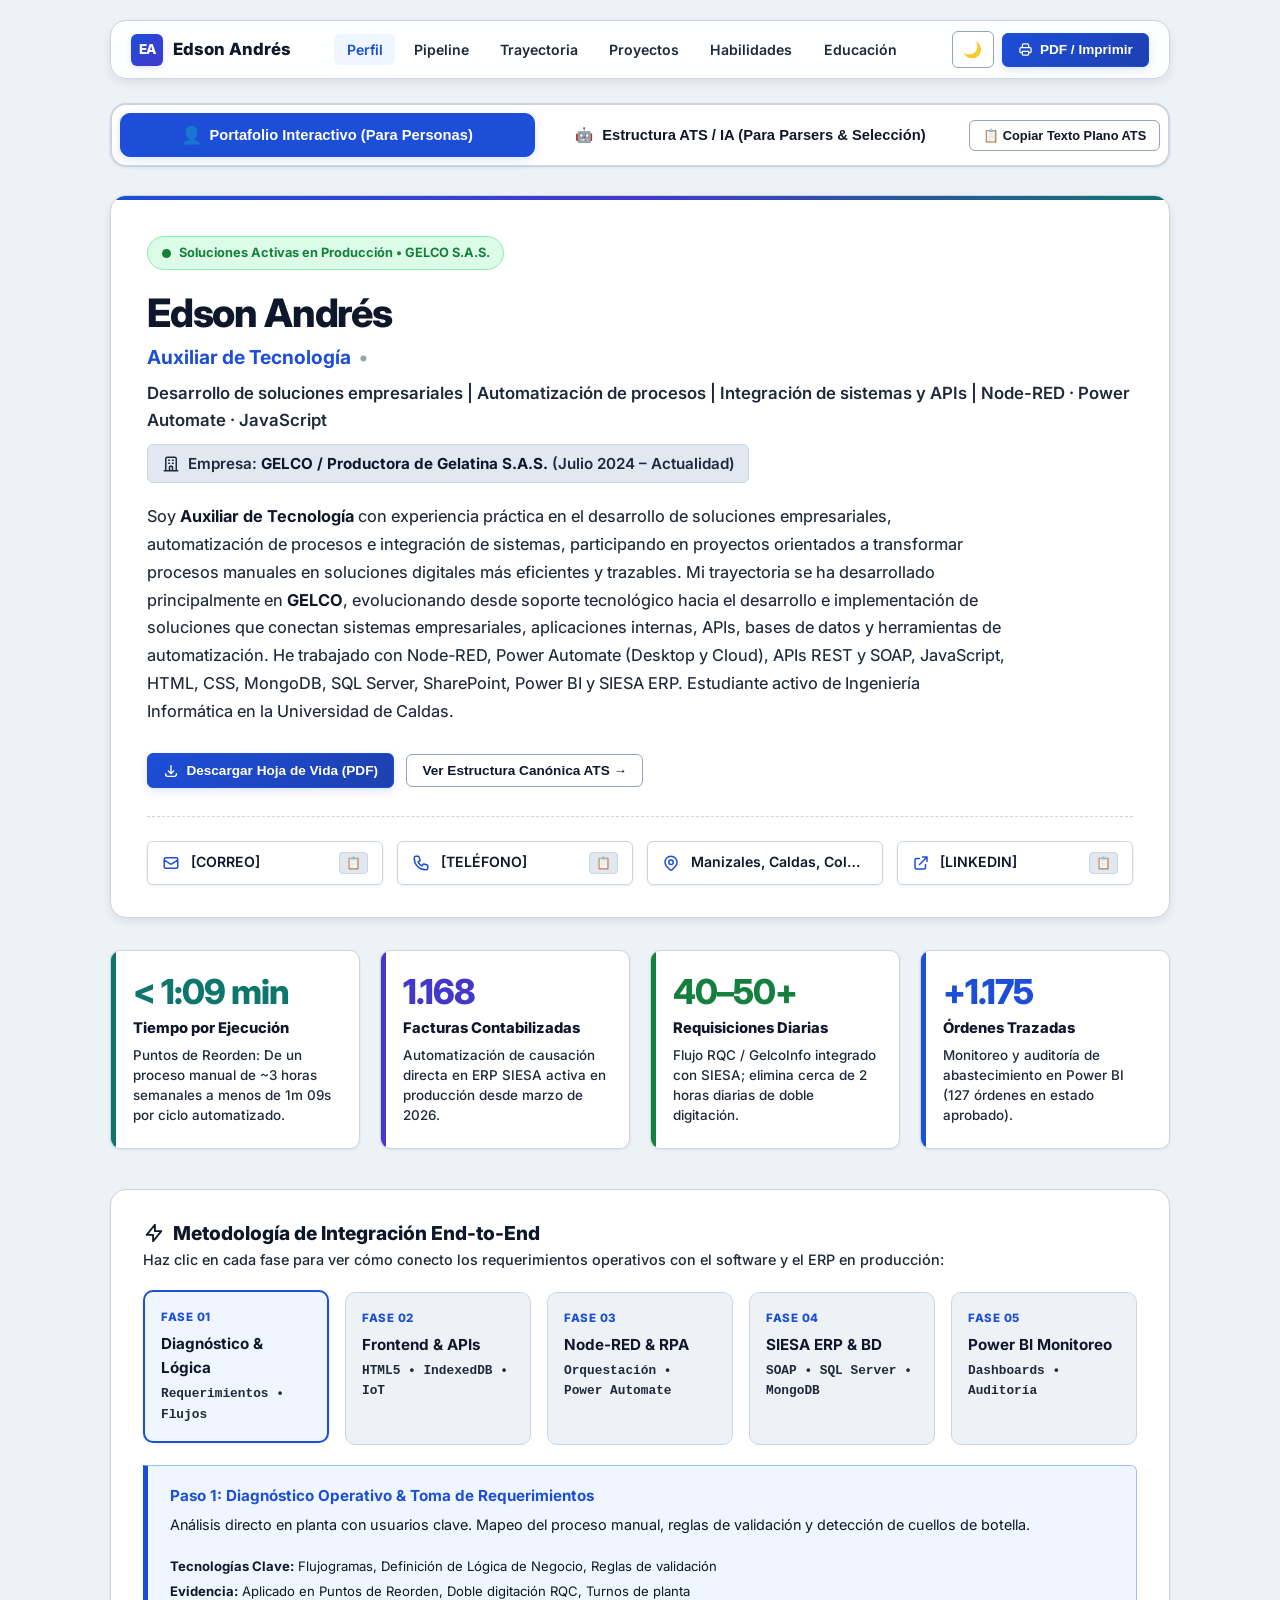
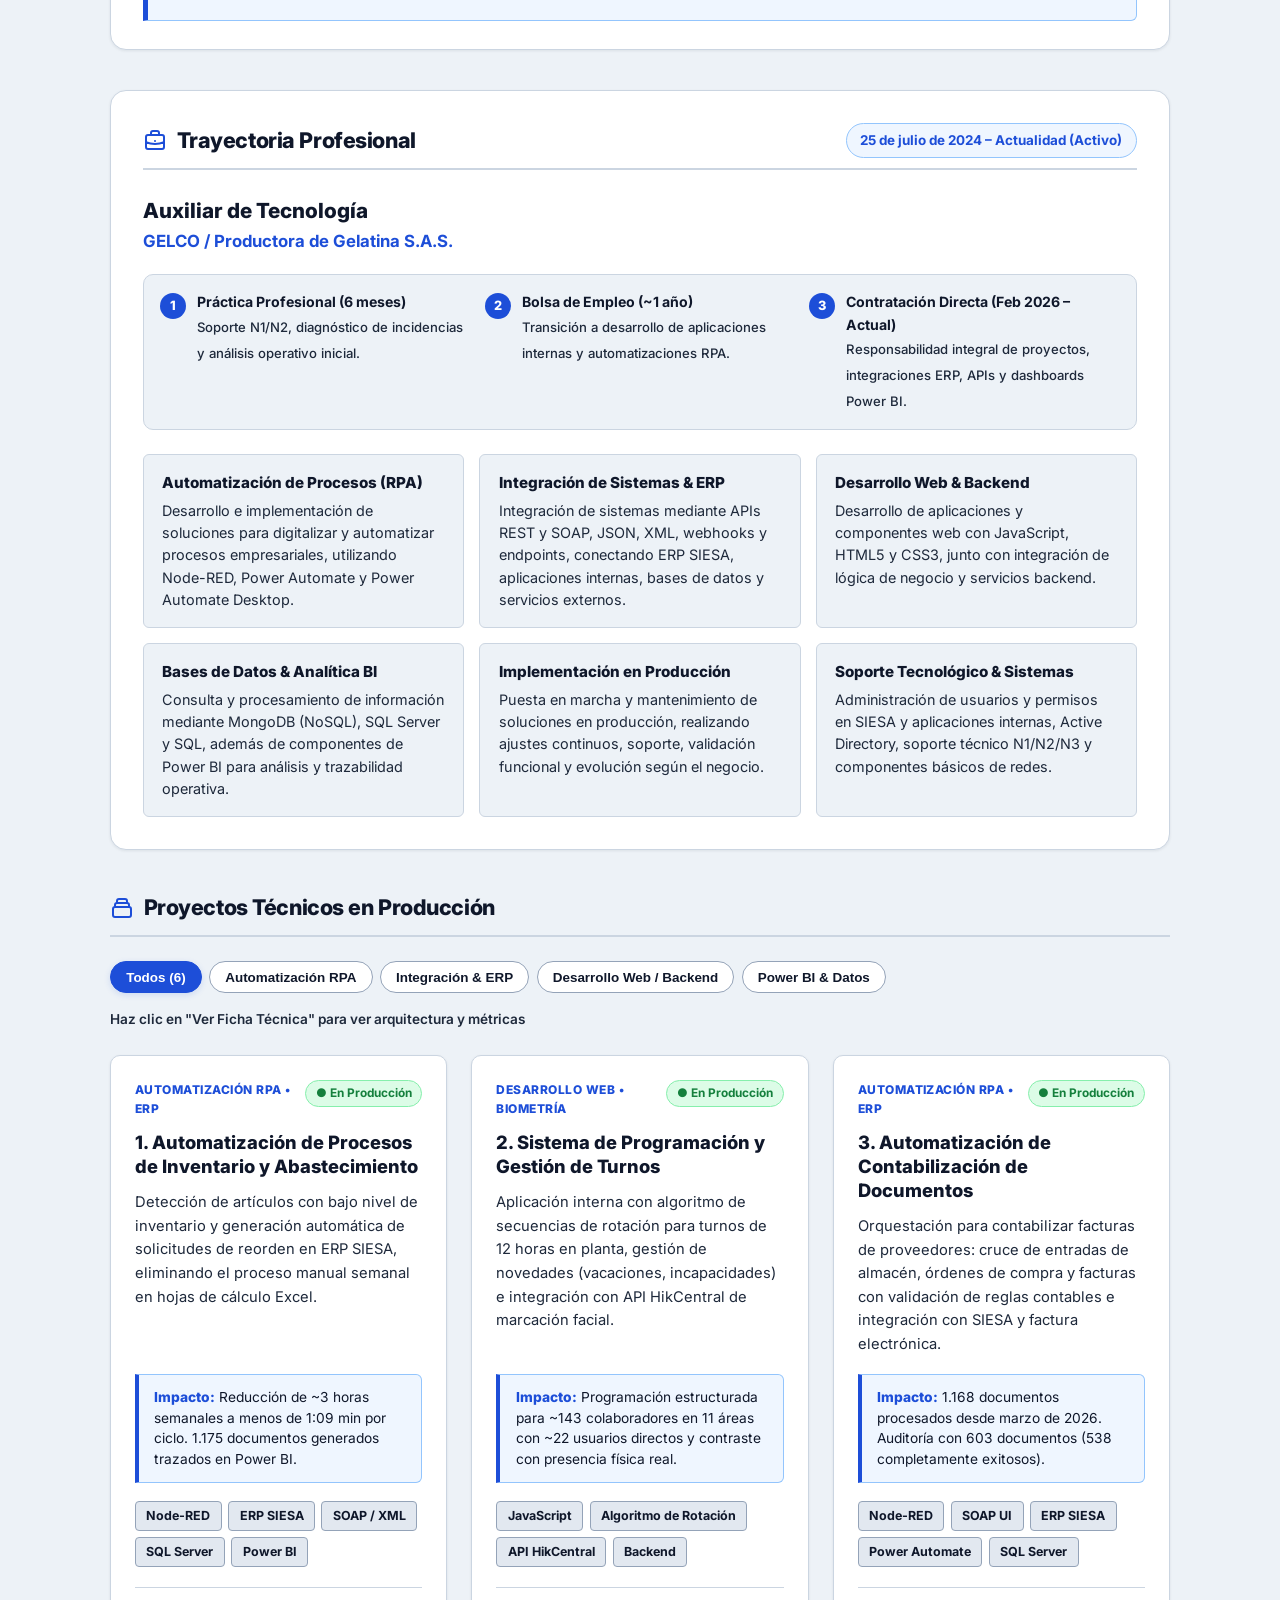
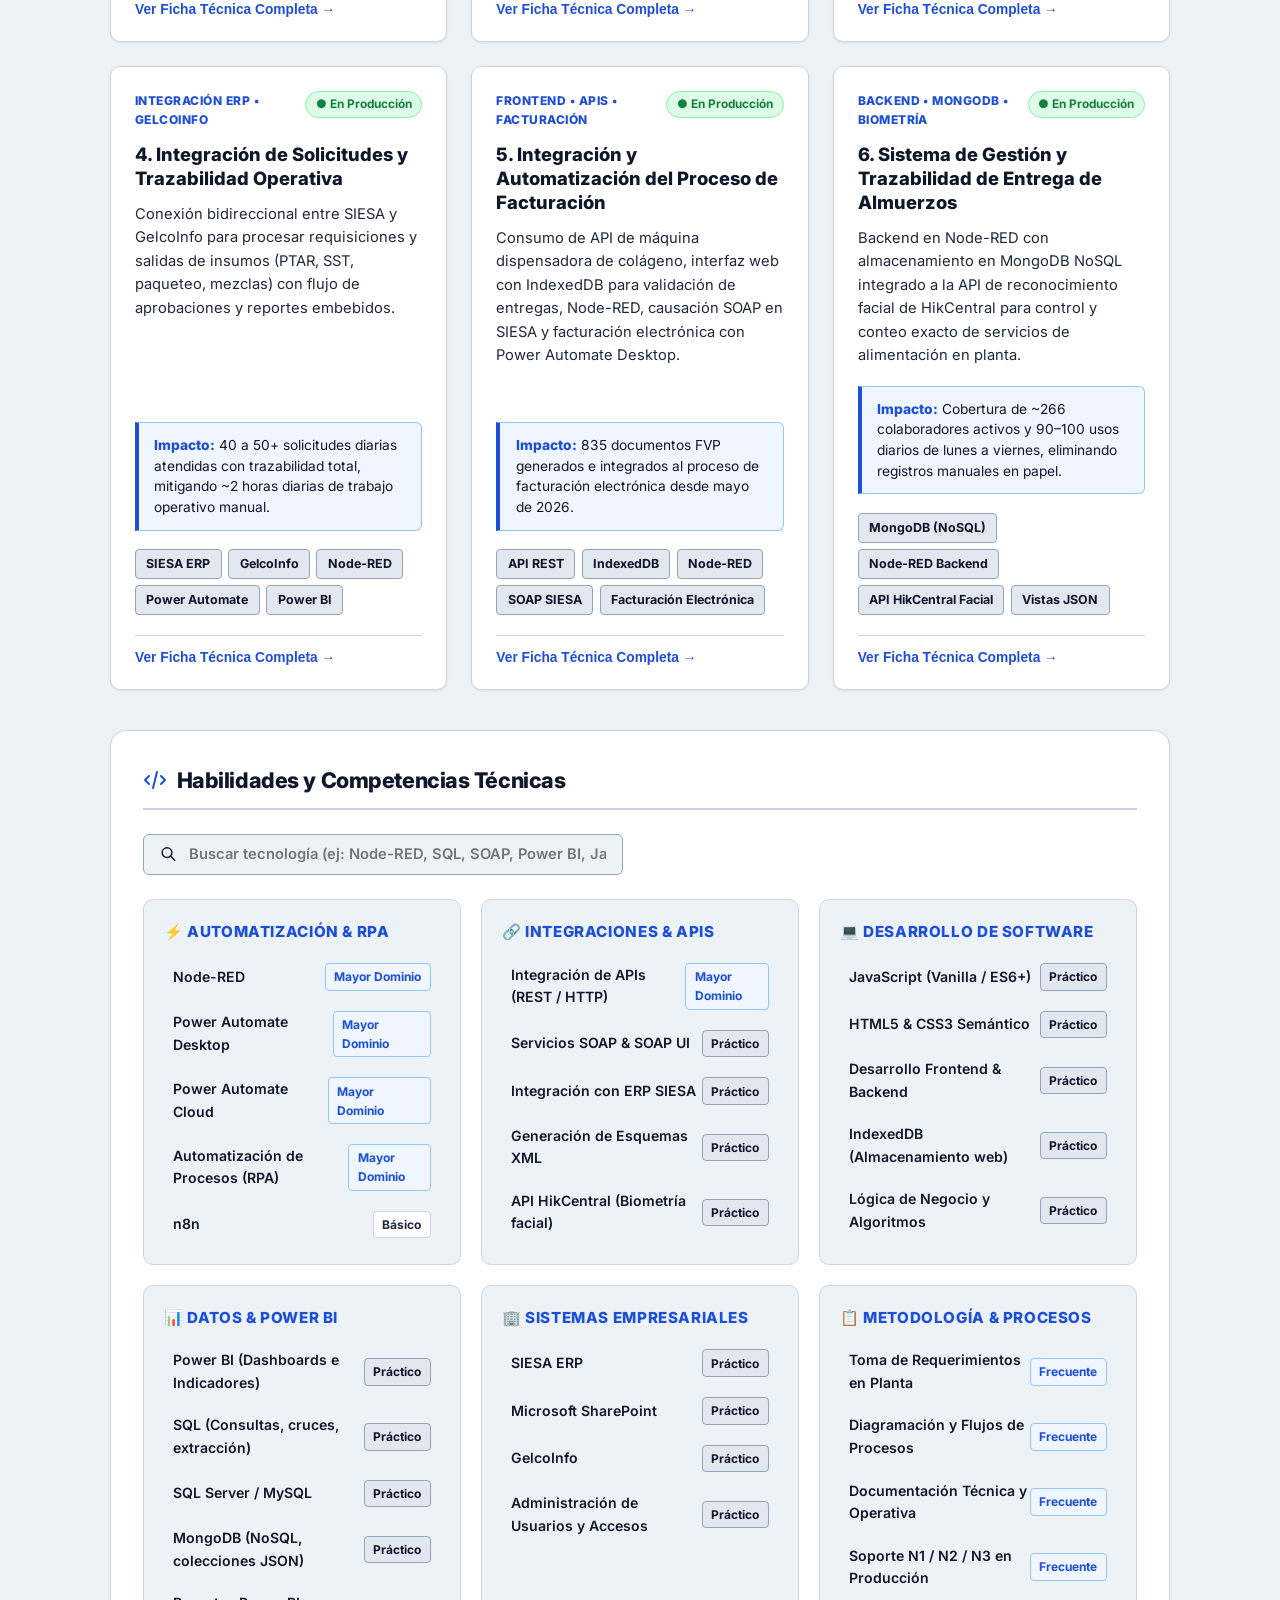
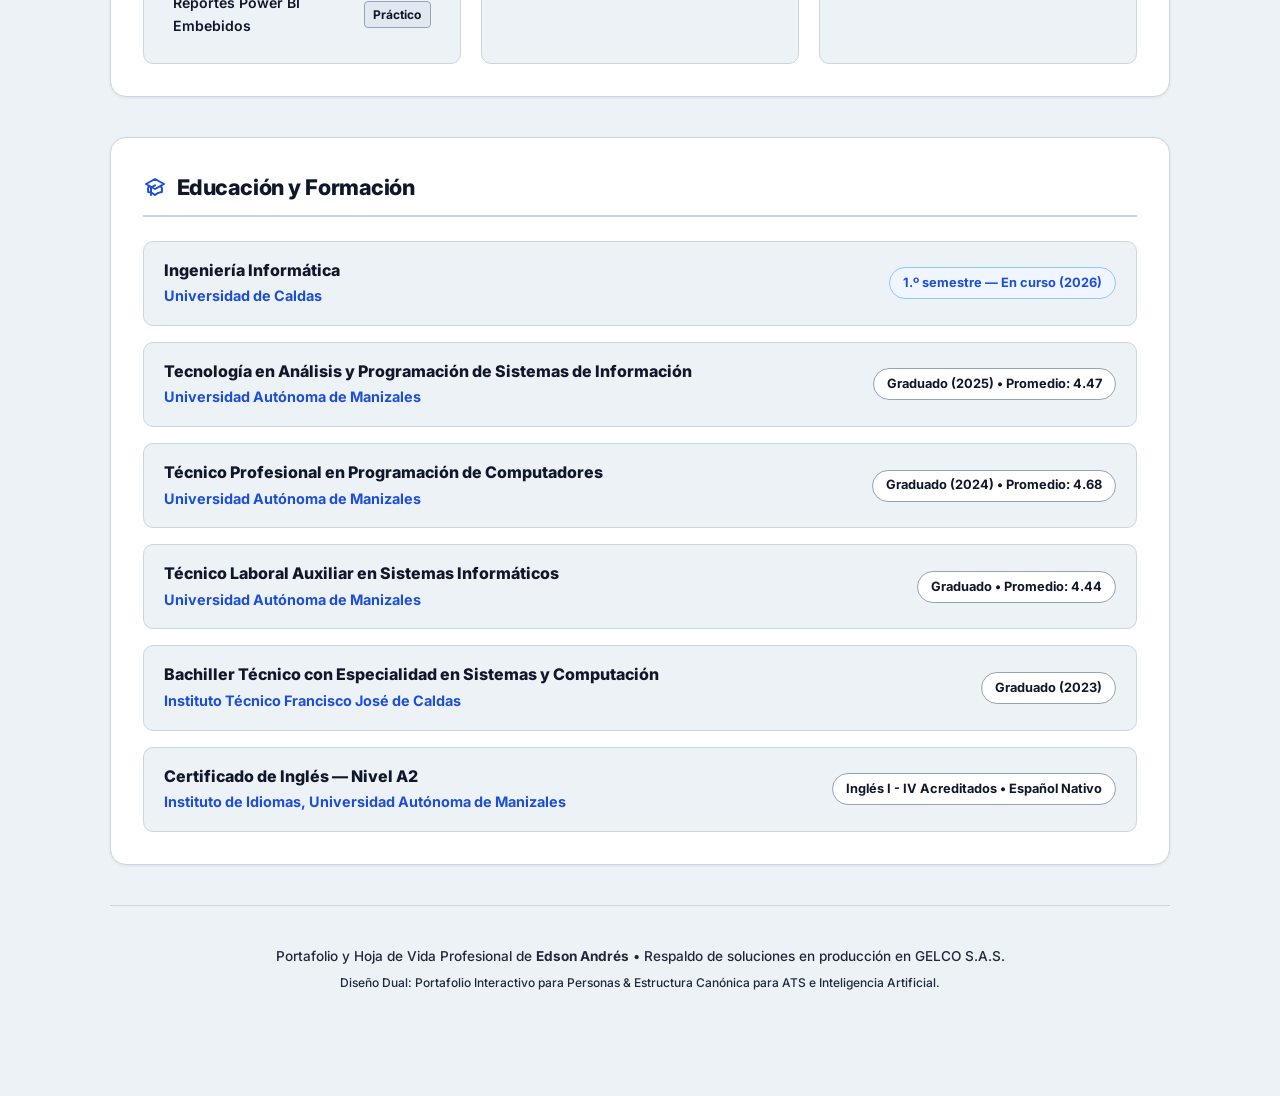
==== commit 7011620b: "feat: integracion de especificaciones completas de trayectoria, proyectos y educacion, retiro de bot" ====
--- a/EATM.html
+++ b/EATM.html
@@ -35,7 +35,7 @@
     "@type": "Person",
     "name": "Edson Andrés",
     "jobTitle": "Auxiliar de Tecnología",
-    "description": "Profesional tecnológico especializado en automatización de procesos operativos (RPA), integración de sistemas corporativos (ERP SIESA mediante APIs SOAP/REST), desarrollo de software y analítica con Power BI.",
+    "description": "Auxiliar de Tecnología con experiencia práctica en desarrollo de soluciones empresariales, automatización de procesos (Node-RED, Power Automate), integración de sistemas (ERP SIESA, APIs REST, SOAP), desarrollo web (JavaScript, HTML, CSS) y datos/BI en GELCO S.A.S.",
     "worksFor": {
       "@type": "Organization",
       "name": "GELCO / Productora de Gelatina S.A.S."
@@ -60,50 +60,50 @@
       {
         "@type": "EducationalOrganization",
         "name": "Universidad Autónoma de Manizales",
-        "program": "Técnico Profesional en Sistemas"
+        "program": "Técnico Profesional en Programación de Computadores"
       },
       {
         "@type": "EducationalOrganization",
         "name": "Universidad Autónoma de Manizales",
-        "program": "Técnico Laboral en Sistemas"
+        "program": "Técnico Laboral Auxiliar en Sistemas Informáticos"
       },
       {
         "@type": "EducationalOrganization",
         "name": "Instituto Técnico Francisco José de Caldas",
-        "program": "Bachiller Técnico en Sistemas"
+        "program": "Bachiller Técnico con Especialidad en Sistemas y Computación"
       },
       {
         "@type": "EducationalOrganization",
-        "name": "Universidad Católica de Manizales",
-        "program": "Diplomado de Inglés"
+        "name": "Universidad Autónoma de Manizales",
+        "program": "Certificado de Inglés A2 (Instituto de Idiomas)"
       }
     ],
     "knowsAbout": [
-      "Process Automation",
-      "RPA",
+      "Desarrollo de Soluciones Empresariales",
+      "Automatización de Procesos",
       "Node-RED",
+      "Power Automate",
       "Power Automate Desktop",
-      "Power Automate Cloud",
-      "SIESA ERP",
+      "Integración de Sistemas",
+      "REST APIs",
       "SOAP",
       "SOAP UI",
       "XML",
-      "REST APIs",
-      "SQL Server",
-      "MySQL",
-      "MongoDB NoSQL",
-      "Power BI",
+      "SIESA ERP",
       "JavaScript",
       "HTML5",
       "CSS3",
+      "MongoDB",
+      "SQL Server",
+      "SQL",
+      "Power BI",
       "SharePoint",
-      "Digital Transformation",
-      "IT Support N1/N2/N3"
+      "Soporte Tecnológico"
     ],
     "hasOccupation": {
       "@type": "Occupation",
-      "name": "Automation & Integration Specialist",
-      "skills": "Node-RED, Power Automate, ERP SIESA, SOAP, SQL, MongoDB, Power BI, JavaScript"
+      "name": "Auxiliar de Tecnología",
+      "skills": "Node-RED, Power Automate, ERP SIESA, APIs REST, SOAP, JavaScript, SQL Server, MongoDB, Power BI"
     }
   }
   </script>
@@ -177,7 +177,7 @@
             <div class="hero-role">
               <span itemprop="jobTitle">Auxiliar de Tecnología</span>
               <span class="hero-role-bullet">&bull;</span>
-              <span class="hero-role-sub">Automatización (RPA), Integración de Sistemas (ERP SIESA) & Desarrollo</span>
+              <span class="hero-role-sub">Desarrollo de soluciones empresariales | Automatización de procesos | Integración de sistemas y APIs | Node-RED · Power Automate · JavaScript</span>
             </div>
 
             <div class="hero-company-info" itemprop="worksFor" itemscope itemtype="https://schema.org/Organization">
@@ -188,17 +188,13 @@
         </div>
 
         <p class="hero-summary" itemprop="description">
-          Tecnólogo en Análisis y Programación de Sistemas de Información con formación activa en Ingeniería Informática en la Universidad de Caldas. Con experiencia demostrada en entornos corporativos e industriales en <strong>GELCO S.A.S.</strong>, asumiendo de forma integral la transformación digital operativa: levantamiento de requerimientos con usuarios clave, desarrollo de software frontend/backend, integración directa con el ERP corporativo (SIESA) mediante APIs y servicios SOAP, automatización de procesos (RPA con Node-RED y Power Automate), administración de bases de datos relacionales y documentales (SQL Server, MongoDB) y monitoreo de impacto continuo mediante tableros Power BI.
+          Soy <strong>Auxiliar de Tecnología</strong> con experiencia práctica en el desarrollo de soluciones empresariales, automatización de procesos e integración de sistemas, participando en proyectos orientados a transformar procesos manuales en soluciones digitales más eficientes y trazables. Mi trayectoria se ha desarrollado principalmente en <strong>GELCO</strong>, evolucionando desde soporte tecnológico hacia el desarrollo e implementación de soluciones que conectan sistemas empresariales, aplicaciones internas, APIs, bases de datos y herramientas de automatización. He trabajado con Node-RED, Power Automate (Desktop y Cloud), APIs REST y SOAP, JavaScript, HTML, CSS, MongoDB, SQL Server, SharePoint, Power BI y SIESA ERP. Estudiante activo de Ingeniería Informática en la Universidad de Caldas.
         </p>
 
         <div class="hero-cta-group">
           <button class="btn btn-primary action-print-cv">
             <svg width="16" height="16" fill="none" stroke="currentColor" viewBox="0 0 24 24"><path stroke-linecap="round" stroke-linejoin="round" stroke-width="2" d="M4 16v1a3 3 0 003 3h10a3 3 0 003-3v-1m-4-4l-4 4m0 0l-4-4m4 4V4"/></svg>
             Descargar Hoja de Vida (PDF)
-          </button>
-          <button id="btn-open-contact-edit" class="btn btn-secondary">
-            <svg width="16" height="16" fill="none" stroke="currentColor" viewBox="0 0 24 24"><path stroke-linecap="round" stroke-linejoin="round" stroke-width="2" d="M15.232 5.232l3.536 3.536m-2.036-5.036a2.5 2.5 0 113.536 3.536L6.5 21.036H3v-3.572L16.732 3.732z"/></svg>
-            Personalizar Datos de Contacto
           </button>
           <button class="btn btn-secondary trigger-ats-view">
             Ver Estructura Canónica ATS &rarr;
@@ -362,27 +358,27 @@
         <div class="responsibilities-grid">
           <div class="resp-card">
             <strong>Automatización de Procesos (RPA)</strong>
-            Desarrollo de flujos con Node-RED, Power Automate Desktop y Cloud para eliminar tareas repetitivas y mitigar errores en planta y administración.
+            Desarrollo e implementación de soluciones para digitalizar y automatizar procesos empresariales, utilizando Node-RED, Power Automate y Power Automate Desktop.
           </div>
           <div class="resp-card">
-            <strong>Integración de Sistemas & ERP SIESA</strong>
-            Conexión segura mediante servicios SOAP, generación de esquemas XML, consumo de endpoints REST y enlace con SharePoint y GelcoInfo.
+            <strong>Integración de Sistemas & ERP</strong>
+            Integración de sistemas mediante APIs REST y SOAP, JSON, XML, webhooks y endpoints, conectando ERP SIESA, aplicaciones internas, bases de datos y servicios externos.
           </div>
           <div class="resp-card">
-            <strong>Desarrollo Frontend & Backend</strong>
-            Creación de soluciones a la medida con JavaScript, HTML5, CSS3, IndexedDB, Node-RED y lógica funcional para resolver cuellos de botella específicos.
+            <strong>Desarrollo Web & Backend</strong>
+            Desarrollo de aplicaciones y componentes web con JavaScript, HTML5 y CSS3, junto con integración de lógica de negocio y servicios backend.
           </div>
           <div class="resp-card">
-            <strong>Bases de Datos SQL & NoSQL</strong>
-            Elaboración de consultas SQL sobre SQL Server y MySQL para cruce y extracción de datos en producción, y modelado documental en MongoDB NoSQL.
+            <strong>Bases de Datos & Analítica BI</strong>
+            Consulta y procesamiento de información mediante MongoDB (NoSQL), SQL Server y SQL, además de componentes de Power BI para análisis y trazabilidad operativa.
           </div>
           <div class="resp-card">
-            <strong>Business Intelligence & Power BI</strong>
-            Construcción de tableros de control e indicadores gerenciales/operativos vinculados en tiempo real a los procesos automatizados.
+            <strong>Implementación en Producción</strong>
+            Puesta en marcha y mantenimiento de soluciones en producción, realizando ajustes continuos, soporte, validación funcional y evolución según el negocio.
           </div>
           <div class="resp-card">
-            <strong>Soporte Integral & Infraestructura</strong>
-            Atención de soporte técnico N1/N2/N3, administración de accesos y usuarios, y soporte operativo de redes y conectividad.
+            <strong>Soporte Tecnológico & Sistemas</strong>
+            Administración de usuarios y permisos en SIESA y aplicaciones internas, Active Directory, soporte técnico N1/N2/N3 y componentes básicos de redes.
           </div>
         </div>
       </section>
@@ -409,18 +405,18 @@
 
         <div class="projects-grid">
 
-          <!-- Proyecto 1: Puntos de Reorden -->
+          <!-- Proyecto 1: Inventario y Abastecimiento -->
           <article class="project-card-interactive" data-category="rpa integration data">
             <div class="p-card-top">
               <span class="p-card-category">Automatización RPA &bull; ERP</span>
               <span class="p-card-status">● En Producción</span>
             </div>
-            <h3 class="p-card-title">1. Solicitudes de Puntos de Reorden (SPR)</h3>
+            <h3 class="p-card-title">1. Automatización de Procesos de Inventario y Abastecimiento</h3>
             <p class="p-card-summary">
-              Detección automática de ítems con inventario crítico y generación directa de Solicitudes de Puntos de Reorden en el ERP SIESA, sustituyendo un proceso manual en hojas de cálculo Excel.
+              Detección de artículos con bajo nivel de inventario y generación automática de solicitudes de reorden en ERP SIESA, eliminando el proceso manual semanal en hojas de cálculo Excel.
             </p>
             <div class="p-card-metric-highlight">
-              <strong>Impacto:</strong> Reducción de ~3 horas semanales a menos de 1:09 min por ciclo. +1.175 órdenes trazadas en Power BI.
+              <strong>Impacto:</strong> Reducción de ~3 horas semanales a menos de 1:09 min por ciclo. 1.175 documentos generados trazados en Power BI.
             </div>
             <div class="p-card-tags">
               <span class="p-tag">Node-RED</span>
@@ -436,24 +432,24 @@
             </div>
           </article>
 
-          <!-- Proyecto 2: Software de Turnos -->
+          <!-- Proyecto 2: Programación de Turnos -->
           <article class="project-card-interactive" data-category="dev integration">
             <div class="p-card-top">
-              <span class="p-card-category">Desarrollo Full Stack &bull; Biometría</span>
+              <span class="p-card-category">Desarrollo Web &bull; Biometría</span>
               <span class="p-card-status">● En Producción</span>
             </div>
-            <h3 class="p-card-title">2. Software de Gestión de Turnos de Planta (12h)</h3>
+            <h3 class="p-card-title">2. Sistema de Programación y Gestión de Turnos</h3>
             <p class="p-card-summary">
-              Aplicación desarrollada desde cero con algoritmo de secuencias de rotación para personal de planta en turnos de 12 horas, gestión de novedades e integración con reconocimiento facial.
+              Aplicación interna con algoritmo de secuencias de rotación para turnos de 12 horas en planta, gestión de novedades (vacaciones, incapacidades) e integración con API HikCentral de marcación facial.
             </p>
             <div class="p-card-metric-highlight">
-              <strong>Impacto:</strong> Generación estructurada de turnos y comparación de programación planificada vs. presencia física real con HikCentral.
+              <strong>Impacto:</strong> Programación estructurada para ~143 colaboradores en 11 áreas con ~22 usuarios directos y contraste con presencia física real.
             </div>
             <div class="p-card-tags">
               <span class="p-tag">JavaScript</span>
               <span class="p-tag">Algoritmo de Rotación</span>
               <span class="p-tag">API HikCentral</span>
-              <span class="p-tag">Base de Datos</span>
+              <span class="p-tag">Backend</span>
             </div>
             <div class="p-card-footer">
               <button class="btn-open-modal" data-project-id="2">
@@ -462,25 +458,25 @@
             </div>
           </article>
 
-          <!-- Proyecto 3: Contabilización Automática de Facturas -->
+          <!-- Proyecto 3: Contabilización de Documentos -->
           <article class="project-card-interactive" data-category="rpa integration">
             <div class="p-card-top">
-              <span class="p-card-category">Automatización RPA &bull; Finanzas</span>
+              <span class="p-card-category">Automatización RPA &bull; ERP</span>
               <span class="p-card-status">● En Producción</span>
             </div>
-            <h3 class="p-card-title">3. Contabilización Automática de Facturas</h3>
+            <h3 class="p-card-title">3. Automatización de Contabilización de Documentos</h3>
             <p class="p-card-summary">
-              Orquestación integral para contabilizar facturas de proveedores: cruce de entradas de almacén, órdenes de compra, validación de reglas impositivas y causación automática en SIESA.
+              Orquestación para contabilizar facturas de proveedores: cruce de entradas de almacén, órdenes de compra y facturas con validación de reglas contables e integración con SIESA y factura electrónica.
             </p>
             <div class="p-card-metric-highlight">
-              <strong>Impacto:</strong> 1.168 facturas procesadas desde marzo 2026. Muestra auditada de 603 documentos con 538 completamente exitosos.
+              <strong>Impacto:</strong> 1.168 documentos procesados desde marzo de 2026. Auditoría con 603 documentos (538 completamente exitosos).
             </div>
             <div class="p-card-tags">
               <span class="p-tag">Node-RED</span>
               <span class="p-tag">SOAP UI</span>
               <span class="p-tag">ERP SIESA</span>
-              <span class="p-tag">Power Automate Web</span>
-              <span class="p-tag">SQL</span>
+              <span class="p-tag">Power Automate</span>
+              <span class="p-tag">SQL Server</span>
             </div>
             <div class="p-card-footer">
               <button class="btn-open-modal" data-project-id="3">
@@ -489,24 +485,24 @@
             </div>
           </article>
 
-          <!-- Proyecto 4: Automatización de Doble Digitación / RQC -->
+          <!-- Proyecto 4: Solicitudes y Trazabilidad Operativa -->
           <article class="project-card-interactive" data-category="rpa integration data">
             <div class="p-card-top">
               <span class="p-card-category">Integración ERP &bull; GelcoInfo</span>
               <span class="p-card-status">● En Producción</span>
             </div>
-            <h3 class="p-card-title">4. Automatización de Doble Digitación (RQC)</h3>
+            <h3 class="p-card-title">4. Integración de Solicitudes y Trazabilidad Operativa</h3>
             <p class="p-card-summary">
-              Conexión bidireccional entre SIESA y GelcoInfo para procesar requisiciones y salidas de almacén (EPP, PTAR, paqueteo, mezclas) con aprobaciones y reportes embebidos.
+              Conexión bidireccional entre SIESA y GelcoInfo para procesar requisiciones y salidas de insumos (PTAR, SST, paqueteo, mezclas) con flujo de aprobaciones y reportes embebidos.
             </p>
             <div class="p-card-metric-highlight">
-              <strong>Impacto:</strong> Procesa 40 a 50+ requisiciones diarias con trazabilidad completa, mitigando ~2 horas diarias de digitación repetitiva.
+              <strong>Impacto:</strong> 40 a 50+ solicitudes diarias atendidas con trazabilidad total, mitigando ~2 horas diarias de trabajo operativo manual.
             </div>
             <div class="p-card-tags">
-              <span class="p-tag">SIESA &bull; GelcoInfo</span>
+              <span class="p-tag">SIESA ERP</span>
+              <span class="p-tag">GelcoInfo</span>
               <span class="p-tag">Node-RED</span>
               <span class="p-tag">Power Automate</span>
-              <span class="p-tag">SQL Server</span>
               <span class="p-tag">Power BI</span>
             </div>
             <div class="p-card-footer">
@@ -516,22 +512,22 @@
             </div>
           </article>
 
-          <!-- Proyecto 5: Máquina Vending Colágeno -->
+          <!-- Proyecto 5: Proceso de Facturación -->
           <article class="project-card-interactive" data-category="dev rpa integration">
             <div class="p-card-top">
               <span class="p-card-category">Frontend &bull; APIs &bull; Facturación</span>
               <span class="p-card-status">● En Producción</span>
             </div>
-            <h3 class="p-card-title">5. Facturación Automática de Máquina Vending</h3>
+            <h3 class="p-card-title">5. Integración y Automatización del Proceso de Facturación</h3>
             <p class="p-card-summary">
-              Consumo de la API del dispensador de colágeno, interfaz HTML con almacenamiento local en IndexedDB para verificación de entregas y causación fiscal electrónica automática.
+              Consumo de API de máquina dispensadora de colágeno, interfaz web con IndexedDB para validación de entregas, Node-RED, causación SOAP en SIESA y facturación electrónica con Power Automate Desktop.
             </p>
             <div class="p-card-metric-highlight">
-              <strong>Impacto:</strong> Digitalización y facturación sin intervención humana desde la dispensación física hasta el comprobante fiscal.
+              <strong>Impacto:</strong> 835 documentos FVP generados e integrados al proceso de facturación electrónica desde mayo de 2026.
             </div>
             <div class="p-card-tags">
               <span class="p-tag">API REST</span>
-              <span class="p-tag">HTML / IndexedDB</span>
+              <span class="p-tag">IndexedDB</span>
               <span class="p-tag">Node-RED</span>
               <span class="p-tag">SOAP SIESA</span>
               <span class="p-tag">Facturación Electrónica</span>
@@ -543,24 +539,24 @@
             </div>
           </article>
 
-          <!-- Proyecto 6: Gestor de Almuerzos -->
+          <!-- Proyecto 6: Gestión de Entrega de Almuerzos -->
           <article class="project-card-interactive" data-category="dev integration data">
             <div class="p-card-top">
-              <span class="p-card-category">Backend &bull; NoSQL &bull; Reconocimiento</span>
+              <span class="p-card-category">Backend &bull; MongoDB &bull; Biometría</span>
               <span class="p-card-status">● En Producción</span>
             </div>
-            <h3 class="p-card-title">6. Gestor y Control de Entrega de Almuerzos</h3>
+            <h3 class="p-card-title">6. Sistema de Gestión y Trazabilidad de Entrega de Almuerzos</h3>
             <p class="p-card-summary">
-              Backend en Node-RED con almacenamiento en MongoDB NoSQL integrado a la API de reconocimiento facial de HikCentral para control y conteo exacto de servicios de alimentación.
+              Backend en Node-RED con almacenamiento en MongoDB NoSQL integrado a la API de reconocimiento facial de HikCentral para control y conteo exacto de servicios de alimentación en planta.
             </p>
             <div class="p-card-metric-highlight">
-              <strong>Impacto:</strong> Registro fidedigno en tiempo real, eliminación de planillas de papel y trazabilidad auditada de colaboradores atendidos.
+              <strong>Impacto:</strong> Cobertura de ~266 colaboradores activos y 90–100 usos diarios de lunes a viernes, eliminando registros manuales en papel.
             </div>
             <div class="p-card-tags">
-              <span class="p-tag">MongoDB NoSQL</span>
+              <span class="p-tag">MongoDB (NoSQL)</span>
               <span class="p-tag">Node-RED Backend</span>
               <span class="p-tag">API HikCentral Facial</span>
-              <span class="p-tag">JSON / Vistas</span>
+              <span class="p-tag">Vistas JSON</span>
             </div>
             <div class="p-card-footer">
               <button class="btn-open-modal" data-project-id="6">
@@ -754,47 +750,47 @@
               <h3 class="edu-title">Ingeniería Informática</h3>
               <span class="edu-place" itemprop="name">Universidad de Caldas</span>
             </div>
-            <span class="edu-badge in-progress">Primer semestre — En curso</span>
+            <span class="edu-badge in-progress">1.º semestre — En curso (2026)</span>
           </div>
 
           <div class="edu-row" itemprop="alumniOf" itemscope itemtype="https://schema.org/EducationalOrganization">
             <div>
-              <h3 class="edu-title">Tecnólogo en Análisis y Programación de Sistemas de Información</h3>
+              <h3 class="edu-title">Tecnología en Análisis y Programación de Sistemas de Información</h3>
               <span class="edu-place" itemprop="name">Universidad Autónoma de Manizales</span>
             </div>
-            <span class="edu-badge">Graduado</span>
+            <span class="edu-badge">Graduado (2025) &bull; Promedio: 4.47</span>
           </div>
 
           <div class="edu-row" itemprop="alumniOf" itemscope itemtype="https://schema.org/EducationalOrganization">
             <div>
-              <h3 class="edu-title">Técnico Profesional en Sistemas</h3>
+              <h3 class="edu-title">Técnico Profesional en Programación de Computadores</h3>
               <span class="edu-place" itemprop="name">Universidad Autónoma de Manizales</span>
             </div>
-            <span class="edu-badge">Graduado</span>
+            <span class="edu-badge">Graduado (2024) &bull; Promedio: 4.68</span>
           </div>
 
           <div class="edu-row" itemprop="alumniOf" itemscope itemtype="https://schema.org/EducationalOrganization">
             <div>
-              <h3 class="edu-title">Técnico Laboral en Sistemas</h3>
+              <h3 class="edu-title">Técnico Laboral Auxiliar en Sistemas Informáticos</h3>
               <span class="edu-place" itemprop="name">Universidad Autónoma de Manizales</span>
             </div>
-            <span class="edu-badge">Graduado</span>
+            <span class="edu-badge">Graduado &bull; Promedio: 4.44</span>
           </div>
 
           <div class="edu-row" itemprop="alumniOf" itemscope itemtype="https://schema.org/EducationalOrganization">
             <div>
-              <h3 class="edu-title">Bachiller Técnico en Sistemas</h3>
+              <h3 class="edu-title">Bachiller Técnico con Especialidad en Sistemas y Computación</h3>
               <span class="edu-place" itemprop="name">Instituto Técnico Francisco José de Caldas</span>
             </div>
-            <span class="edu-badge">Graduado</span>
+            <span class="edu-badge">Graduado (2023)</span>
           </div>
 
           <div class="edu-row" itemprop="alumniOf" itemscope itemtype="https://schema.org/EducationalOrganization">
             <div>
-              <h3 class="edu-title">Diplomado de Inglés</h3>
-              <span class="edu-place" itemprop="name">Universidad Católica de Manizales</span>
-            </div>
-            <span class="edu-badge">Nivel por confirmar &bull; Español Nativo</span>
+              <h3 class="edu-title">Certificado de Inglés — Nivel A2</h3>
+              <span class="edu-place" itemprop="name">Instituto de Idiomas, Universidad Autónoma de Manizales</span>
+            </div>
+            <span class="edu-badge">Inglés I - IV Acreditados &bull; Español Nativo</span>
           </div>
         </div>
       </section>
@@ -825,7 +821,7 @@
         <!-- Encabezado Estándar ATS -->
         <header class="ats-doc-header">
           <h1 class="ats-doc-name" id="ats-doc-display-name">EDSON ANDRÉS</h1>
-          <p class="ats-doc-headline">AUXILIAR DE TECNOLOGÍA | AUTOMATIZACIÓN (RPA), INTEGRACIÓN ERP & DESARROLLO</p>
+          <p class="ats-doc-headline">AUXILIAR DE TECNOLOGÍA | DESARROLLO DE SOLUCIONES EMPRESARIALES | AUTOMATIZACIÓN DE PROCESOS | INTEGRACIÓN DE SISTEMAS Y APIS</p>
           <div class="ats-doc-contacts">
             <span id="ats-doc-city">Manizales, Caldas, Colombia</span>
             <span id="ats-doc-email">[CORREO]</span>
@@ -838,29 +834,29 @@
         <section class="ats-doc-section">
           <h2 class="ats-doc-section-title">PERFIL PROFESIONAL</h2>
           <p class="ats-doc-paragraph">
-            Tecnólogo en Análisis y Programación de Sistemas de Información con formación activa en Ingeniería Informática en la Universidad de Caldas. Con trayectoria práctica en GELCO / Productora de Gelatina S.A.S. asumiendo el ciclo integral de desarrollo, integración de sistemas y automatización de procesos operativos (RPA). Especializado en conectar el ERP corporativo (SIESA) mediante servicios SOAP y REST con aplicaciones internas, bases de datos (SQL Server, MongoDB) y tableros de control en Power BI. Enfoque comprobado en la eliminación de reprocesos, trazabilidad y optimización operativa en entornos industriales y corporativos de producción continua.
+            Auxiliar de Tecnología con experiencia práctica en el desarrollo de soluciones empresariales, automatización de procesos e integración de sistemas, participando en proyectos orientados a transformar procesos manuales en soluciones digitales más eficientes y trazables. Mi experiencia se ha desarrollado principalmente en GELCO / Productora de Gelatina S.A.S., evolucionando desde soporte tecnológico hacia el desarrollo e implementación de soluciones que conectan sistemas empresariales, aplicaciones internas, APIs, bases de datos y herramientas de automatización. He trabajado con Node-RED, Power Automate (Desktop y Cloud), APIs REST y SOAP, JavaScript, HTML, CSS, MongoDB, SQL Server, SharePoint, Power BI y SIESA ERP. Estudiante activo de Ingeniería Informática en la Universidad de Caldas.
           </p>
         </section>
 
-        <!-- 2. Matriz de Habilidades Clave ATS (Keywords para filtros automáticos) -->
+        <!-- 2. Matriz de Habilidades Clave ATS -->
         <section class="ats-doc-section">
           <h2 class="ats-doc-section-title">COMPETENCIAS TÉCNICAS CLAVE</h2>
           <div class="ats-doc-skills-grid">
             <div class="ats-doc-skill-category">
-              <strong>Automatización de Procesos & RPA:</strong>
-              <p>Node-RED (Dominio Avanzado), Power Automate Desktop, Power Automate Cloud, n8n, Flujos Transaccionales.</p>
+              <strong>Automatización & RPA (Avanzado):</strong>
+              <p>Node-RED, Microsoft Power Automate, Power Automate Desktop, APIs REST, Flujos Transaccionales, n8n.</p>
             </div>
             <div class="ats-doc-skill-category">
-              <strong>Integración de Sistemas & ERP:</strong>
-              <p>ERP SIESA, Servicios Web SOAP, SOAP UI, Esquemas XML, Endpoints REST, HTTP APIs, API HikCentral.</p>
+              <strong>Integración de Sistemas & ERP (Intermedio):</strong>
+              <p>SIESA ERP, Servicios Web SOAP, SOAP UI, Esquemas XML, JSON, Endpoints HTTP, Webhooks, API HikCentral.</p>
             </div>
             <div class="ats-doc-skill-category">
-              <strong>Bases de Datos & BI:</strong>
-              <p>Power BI (Dashboards/Reportes embebidos), SQL Server, MySQL, MongoDB NoSQL (Colecciones y Vistas JSON).</p>
+              <strong>Desarrollo Web & Backend (Intermedio):</strong>
+              <p>JavaScript (ES6+), HTML5, CSS3, IndexedDB, Lógica de Negocio, Algoritmos de Rotación, SharePoint.</p>
             </div>
             <div class="ats-doc-skill-category">
-              <strong>Desarrollo de Software:</strong>
-              <p>JavaScript (Vanilla / ES6+), HTML5, CSS3, IndexedDB, Desarrollo Frontend & Backend, Lógica de Negocio.</p>
+              <strong>Bases de Datos & Analítica BI:</strong>
+              <p>MongoDB NoSQL (Colecciones y Vistas JSON), SQL Server, MySQL, Consultas SQL, Microsoft Power BI.</p>
             </div>
           </div>
         </section>
@@ -873,28 +869,28 @@
               <span class="ats-doc-job-title">AUXILIAR DE TECNOLOGÍA</span>
               <span class="ats-doc-job-dates">25 de julio de 2024 – Actualidad (Activo)</span>
             </div>
-            <div class="ats-doc-job-company">GELCO / Productora de Gelatina S.A.S. &bull; Manizales, Caldas, Colombia</div>
+            <div class="ats-doc-job-company">GELCO / Productora de Gelatina S.A.S. &bull; Manizales, Caldas, Colombia &bull; Jornada completa, Presencial</div>
             <p class="ats-doc-paragraph" style="margin-bottom:0.6rem; font-style:italic;">
-              Trayectoria: 6 meses de práctica profesional &rarr; ~1 año mediante bolsa de empleo &rarr; Vinculación directa desde febrero de 2026.
+              Evolución: Práctica profesional (6 meses) &rarr; Bolsa de empleo (~1 año) &rarr; Contratación directa desde febrero de 2026.
             </p>
             <ul class="ats-doc-bullets">
               <li>
-                <strong>Automatización de Procesos (RPA):</strong> Desarrollo y despliegue de flujos de automatización de extremo a extremo utilizando Node-RED y Power Automate (Desktop y Cloud) para suprimir tareas operativas manuales y minimizar fallas humanas.
+                <strong>Automatización de Procesos (RPA):</strong> Desarrollo e implementación de soluciones para digitalizar y automatizar procesos empresariales, utilizando Node-RED, Power Automate y Power Automate Desktop para suprimir tareas operativas manuales y minimizar fallas humanas.
               </li>
               <li>
-                <strong>Integración con ERP SIESA:</strong> Diseño y consumo de servicios web SOAP mediante esquemas XML estructurados y endpoints REST para la creación automática de solicitudes de inventario, causaciones contables y facturación electrónica.
+                <strong>Integración de Sistemas y APIs:</strong> Integración de sistemas mediante APIs REST y SOAP, JSON, XML, autenticación, webhooks y endpoints, conectando ERP SIESA, aplicaciones internas, bases de datos y servicios externos.
               </li>
               <li>
-                <strong>Bases de Datos en Producción:</strong> Elaboración de consultas complejas de extracción y cruce de información en SQL Server y MySQL, junto con estructuración de colecciones y documentos JSON en base de datos NoSQL MongoDB.
+                <strong>Desarrollo de Software Web:</strong> Desarrollo de aplicaciones y componentes web utilizando JavaScript, HTML y CSS, junto con integración de lógica de negocio y servicios backend.
               </li>
               <li>
-                <strong>Analítica y Business Intelligence:</strong> Construcción y mantenimiento de tableros de control en Power BI integrados en tiempo real a los flujos automatizados para auditoría operativa y seguimiento de indicadores.
+                <strong>Bases de Datos y Analítica BI:</strong> Consulta y procesamiento de información mediante MongoDB (NoSQL), SQL Server y SQL, además de construcción de componentes de Power BI para análisis, trazabilidad y apoyo a procesos operativos.
               </li>
               <li>
-                <strong>Ciclo de Vida de Software:</strong> Levantamiento directo de requerimientos con líderes de área, definición y negociación de lógica de negocio, documentación técnica y funcional, entrega a producción y soporte continuo.
+                <strong>Implementación y Ciclo de Vida:</strong> Levantamiento de requerimientos con líderes de área, definición de lógica de negocio, documentación técnica, entrega a producción, soporte y evolución continua de las soluciones.
               </li>
               <li>
-                <strong>Soporte Técnico Especializado:</strong> Atención y resolución de incidencias en niveles N1, N2 y N3, administración de cuentas y perfiles de usuario y soporte operativo de infraestructura de redes.
+                <strong>Administración y Soporte Tecnológico:</strong> Administración de usuarios y permisos en SIESA y aplicaciones internas, soporte técnico (N1, N2, N3), Active Directory, Microsoft 365 y componentes básicos de redes.
               </li>
             </ul>
           </div>
@@ -905,57 +901,57 @@
           <h2 class="ats-doc-section-title">PROYECTOS TÉCNICOS EN PRODUCCIÓN</h2>
 
           <div class="ats-doc-project-entry">
-            <div class="ats-doc-project-name">1. Automatización de Solicitudes de Puntos de Reorden (SPR) — ERP SIESA</div>
-            <div class="ats-doc-project-techs">Tecnologías: Node-RED, ERP SIESA, SOAP, XML, SQL Server, Power Automate, Power BI</div>
+            <div class="ats-doc-project-name">1. Automatización de Procesos de Inventario y Abastecimiento (Puntos de Reorden — ERP SIESA)</div>
+            <div class="ats-doc-project-techs">Tecnologías: Node-RED, ERP SIESA, SOAP, XML, SQL Server, Power Automate Desktop, Power BI</div>
             <p class="ats-doc-paragraph">
-              <strong>Problema:</strong> Detección semanal manual de inventarios críticos mediante hojas de cálculo Excel y digitación individual en el ERP (~3 horas semanales dedicadas por el responsable).<br>
-              <strong>Solución:</strong> Automatización completa en Node-RED consumiendo servicios SOAP de SIESA con inyección de XML, consultas a SQL Server y visualización en Power BI.<br>
-              <strong>Resultado:</strong> Reducción del tiempo de ~3 horas semanales a menos de 1 minuto 9 segundos por ejecución. Generación continua de solicitudes (8–20+ ítems c/u). Más de 1.175 órdenes de compra generadas y monitoreadas en Power BI (127 aprobadas).
+              <strong>Problema:</strong> Revisión semanal manual de inventarios críticos mediante Excel y digitación individual en el ERP (~3 horas semanales dedicadas por el responsable).<br>
+              <strong>Solución:</strong> Automatización en producción desde el 21 de julio de 2025. V1 en Power Automate Desktop que evolucionó a V2 directa en Node-RED con endpoints, consumo de servicios SOAP de SIESA, inyección de XML, SQL Server y Power BI.<br>
+              <strong>Resultado:</strong> Reducción del tiempo de ~3 horas semanales a menos de 1 minuto 9 segundos por ejecución diaria (7:00 a.m.). 1.175 documentos generados trazados y auditados en Power BI.
             </p>
           </div>
 
           <div class="ats-doc-project-entry">
-            <div class="ats-doc-project-name">2. Software de Programación y Gestión de Turnos de Planta (12 Horas)</div>
+            <div class="ats-doc-project-name">2. Sistema de Programación y Gestión de Turnos (Turnia Operarios — 12 Horas)</div>
             <div class="ats-doc-project-techs">Tecnologías: JavaScript, HTML5/CSS3, Algoritmo de Rotación, API HikCentral Facial, Backend</div>
             <p class="ats-doc-paragraph">
-              <strong>Solución:</strong> Desarrollo desde cero de una aplicación interna con algoritmo de asignación de secuencias de rotación para turnos de 12 horas, módulo de novedades (vacaciones, incapacidades) e integración con API HikCentral de reconocimiento facial.<br>
-              <strong>Resultado:</strong> Generación estructurada de la programación y contrastación en tiempo real de presencia física en planta frente a la malla planificada.
+              <strong>Solución:</strong> Desarrollo desde cero (frontend, backend y algoritmos) en producción desde el 27 de septiembre de 2025. Incluye algoritmo de asignación de rotaciones de 12 horas, módulo de novedades (vacaciones, incapacidades) e integración con API HikCentral de marcación facial.<br>
+              <strong>Resultado:</strong> Cobertura de ~143 colaboradores en 11 áreas con ~22 usuarios directos y ~10 supervisores. Generación estructurada de mallas y contraste en tiempo real de presencia física vs. programación planificada.
             </p>
           </div>
 
           <div class="ats-doc-project-entry">
-            <div class="ats-doc-project-name">3. Contabilización Automática de Facturas de Proveedores — ERP SIESA</div>
-            <div class="ats-doc-project-techs">Tecnologías: Node-RED, SOAP UI, Power Automate Web, SQL Server, SharePoint, ERP SIESA</div>
+            <div class="ats-doc-project-name">3. Automatización de Contabilización de Documentos (Facturas de Proveedores — ERP SIESA)</div>
+            <div class="ats-doc-project-techs">Tecnologías: Node-RED, SOAP UI, Power Automate, SQL Server, SharePoint, ERP SIESA</div>
             <p class="ats-doc-paragraph">
-              <strong>Solución:</strong> Versión 2 de integración automatizada directa con Node-RED, eliminando clics visuales. Cruza entradas de almacén, órdenes de compra y facturas con validación de reglas contables e impuestos en SIESA.<br>
-              <strong>Resultado:</strong> En producción desde marzo de 2026 con 1.168 facturas contabilizadas. Período auditado con 603 documentos procesados (538 completamente exitosos; las 65 anulaciones correspondieron a pruebas controladas).
+              <strong>Solución:</strong> Versión 2 en producción desde marzo de 2026. Orquestación directa en Node-RED que cruza entradas de almacén, órdenes de compra y facturas con validación de reglas contables e impuestos en SIESA, apoyando el proceso de factura electrónica.<br>
+              <strong>Resultado:</strong> 1.168 documentos procesados (FDP, FIA, FIA Anticipo, FDS, FAC). Muestra auditada de 603 documentos con 538 completamente exitosos (las 65 anulaciones correspondieron a pruebas y soporte).
             </p>
           </div>
 
           <div class="ats-doc-project-entry">
-            <div class="ats-doc-project-name">4. Automatización de Doble Digitación y Flujo de Requisiciones (RQC / GelcoInfo)</div>
-            <div class="ats-doc-project-techs">Tecnologías: SIESA ERP, GelcoInfo, Node-RED, SQL Server, Power Automate, Power BI</div>
+            <div class="ats-doc-project-name">4. Integración de Solicitudes y Trazabilidad Operativa (RQC / GelcoInfo)</div>
+            <div class="ats-doc-project-techs">Tecnologías: SIESA ERP, GelcoInfo, Node-RED, SQL Server, Power Automate, Power BI Embedded, HTML</div>
             <p class="ats-doc-paragraph">
-              <strong>Solución:</strong> Integración bidireccional entre SIESA y GelcoInfo para procesar requisiciones de almacén y salidas de insumos (PTAR, SST, paqueteo, mezclas) con aprobaciones automáticas y reportes embebidos.<br>
-              <strong>Resultado:</strong> Atención automática de 40 a 50+ requisiciones diarias con trazabilidad completa, mitigando aproximadamente 2 horas diarias de trabajo operativo manual.
+              <strong>Solución:</strong> Conexión bidireccional entre SIESA y aplicación interna para procesar requisiciones de almacén y salidas de insumos (PTAR, SST, paqueteo, mezclas) con flujo de aprobaciones y reportes embebidos.<br>
+              <strong>Resultado:</strong> Atención fluida de 40 a 50+ solicitudes diarias con trazabilidad total, mitigando aproximadamente 2 horas diarias de trabajo operativo manual.
             </p>
           </div>
 
           <div class="ats-doc-project-entry">
-            <div class="ats-doc-project-name">5. Facturación Automática de Máquina Vending de Colágeno</div>
-            <div class="ats-doc-project-techs">Tecnologías: API REST, Frontend HTML / IndexedDB, Node-RED, SOAP SIESA, Facturación Electrónica</div>
+            <div class="ats-doc-project-name">5. Integración y Automatización del Proceso de Facturación (Máquina Vending de Colágeno)</div>
+            <div class="ats-doc-project-techs">Tecnologías: API REST del Proveedor, Web App (IndexedDB), Node-RED, SOAP SIESA, Facturación Electrónica</div>
             <p class="ats-doc-paragraph">
-              <strong>Solución:</strong> Integración con API de máquina dispensadora, interfaz web con IndexedDB para validación de entregas por el usuario, procesamiento en Node-RED, causación SOAP en SIESA y Facturación Electrónica con Power Automate Desktop.<br>
-              <strong>Resultado:</strong> Proceso 100% digitalizado desde la dispensación física hasta el comprobante fiscal en el ERP.
+              <strong>Solución:</strong> En producción desde mayo de 2026. Flujo integrado desde la API de la máquina dispensadora, interfaz web con IndexedDB para validación de entregas, Node-RED, causación SOAP en SIESA y facturación electrónica con Power Automate Desktop.<br>
+              <strong>Resultado:</strong> 835 documentos FVP generados e integrados al proceso de facturación electrónica.
             </p>
           </div>
 
           <div class="ats-doc-project-entry">
-            <div class="ats-doc-project-name">6. Gestor y Control de Entrega de Almuerzos</div>
+            <div class="ats-doc-project-name">6. Sistema de Gestión y Trazabilidad de Entrega de Almuerzos (Gestor de Almuerzos)</div>
             <div class="ats-doc-project-techs">Tecnologías: MongoDB (NoSQL / JSON), Node-RED Backend, API HikCentral Facial</div>
             <p class="ats-doc-paragraph">
-              <strong>Solución:</strong> Backend en Node-RED con base de datos NoSQL MongoDB (modelado de colecciones, registros y vistas) conectado a la API de reconocimiento facial de HikCentral.<br>
-              <strong>Resultado:</strong> Control y conteo exacto en tiempo real de colaboradores que recibieron el servicio, eliminando registros manuales en papel.
+              <strong>Solución:</strong> Proyecto desarrollado conjuntamente. Responsable de la lógica de negocio, backend en Node-RED, modelado en MongoDB (colecciones, registros y vistas) e integración con la API de reconocimiento facial de HikCentral.<br>
+              <strong>Resultado:</strong> Cobertura de ~266 colaboradores activos y 90–100 usos diarios de lunes a viernes, garantizando conteo y trazabilidad exacta en tiempo real sin planillas físicas.
             </p>
           </div>
 
@@ -968,37 +964,37 @@
           <div class="ats-doc-edu-item">
             <span class="ats-doc-edu-title">Ingeniería Informática</span>
             <span class="ats-doc-edu-school">Universidad de Caldas</span>
-            <span class="ats-doc-edu-status">Primer semestre — En curso</span>
+            <span class="ats-doc-edu-status">1.º semestre — En curso (Inicio: 2026)</span>
           </div>
 
           <div class="ats-doc-edu-item">
-            <span class="ats-doc-edu-title">Tecnólogo en Análisis y Programación de Sistemas de Información</span>
+            <span class="ats-doc-edu-title">Tecnología en Análisis y Programación de Sistemas de Información</span>
             <span class="ats-doc-edu-school">Universidad Autónoma de Manizales</span>
-            <span class="ats-doc-edu-status">Graduado</span>
+            <span class="ats-doc-edu-status">Graduado (2024–2025) &bull; Promedio: 4.47</span>
           </div>
 
           <div class="ats-doc-edu-item">
-            <span class="ats-doc-edu-title">Técnico Profesional en Sistemas</span>
+            <span class="ats-doc-edu-title">Técnico Profesional en Programación de Computadores</span>
             <span class="ats-doc-edu-school">Universidad Autónoma de Manizales</span>
-            <span class="ats-doc-edu-status">Graduado</span>
+            <span class="ats-doc-edu-status">Graduado (2023–2024) &bull; Promedio: 4.68</span>
           </div>
 
           <div class="ats-doc-edu-item">
-            <span class="ats-doc-edu-title">Técnico Laboral en Sistemas</span>
+            <span class="ats-doc-edu-title">Técnico Laboral Auxiliar en Sistemas Informáticos</span>
             <span class="ats-doc-edu-school">Universidad Autónoma de Manizales</span>
-            <span class="ats-doc-edu-status">Graduado</span>
+            <span class="ats-doc-edu-status">Graduado (2022) &bull; Promedio: 4.44</span>
           </div>
 
           <div class="ats-doc-edu-item">
-            <span class="ats-doc-edu-title">Bachiller Técnico en Sistemas</span>
+            <span class="ats-doc-edu-title">Bachiller Técnico con Especialidad en Sistemas y Computación</span>
             <span class="ats-doc-edu-school">Instituto Técnico Francisco José de Caldas</span>
-            <span class="ats-doc-edu-status">Graduado</span>
+            <span class="ats-doc-edu-status">Graduado (2012–2023)</span>
           </div>
 
           <div class="ats-doc-edu-item">
-            <span class="ats-doc-edu-title">Diplomado de Inglés</span>
-            <span class="ats-doc-edu-school">Universidad Católica de Manizales</span>
-            <span class="ats-doc-edu-status">Nivel por confirmar &bull; Español Nativo</span>
+            <span class="ats-doc-edu-title">Certificado de Inglés — Nivel A2</span>
+            <span class="ats-doc-edu-school">Instituto de Idiomas, Universidad Autónoma de Manizales</span>
+            <span class="ats-doc-edu-status">Inglés I - IV Acreditados &bull; Español Nativo</span>
           </div>
         </section>
 
@@ -1091,54 +1087,7 @@
     </div>
   </div>
 
-  <!-- Modal Interactivo: Edición Rápida de Contacto -->
-  <div id="modal-edit-contact" class="modal-overlay" role="dialog" aria-modal="true" aria-labelledby="modal-contact-title">
-    <div class="modal-container" style="max-width:500px;">
-      <div class="modal-top-bar">
-        <h3 id="modal-contact-title" class="modal-heading">Personalizar Datos de Contacto</h3>
-        <button id="btn-close-edit-modal" class="btn-close-modal" aria-label="Cerrar modal">&times;</button>
-      </div>
-
-      <div class="modal-content-area">
-        <p style="font-size:0.88rem; color:var(--text-secondary); font-weight:500;">
-          Actualiza tus datos para que aparezcan en el encabezado, en la vista ATS y en el documento impreso. Se guardan en tu navegador localmente.
-        </p>
-
-        <div class="form-input-group">
-          <label for="in-name">Nombre Completo:</label>
-          <input type="text" id="in-name" placeholder="Ej: Edson Andrés">
-        </div>
-
-        <div class="form-input-group">
-          <label for="in-email">Correo Electrónico:</label>
-          <input type="email" id="in-email" placeholder="tu-correo@ejemplo.com">
-        </div>
-
-        <div class="form-input-group">
-          <label for="in-phone">Teléfono / WhatsApp:</label>
-          <input type="text" id="in-phone" placeholder="(+57) 300 000 0000">
-        </div>
-
-        <div class="form-input-group">
-          <label for="in-city">Ciudad / País:</label>
-          <input type="text" id="in-city" placeholder="Manizales, Caldas, Colombia">
-        </div>
-
-        <div class="form-input-group">
-          <label for="in-linkedin">LinkedIn (URL o usuario):</label>
-          <input type="text" id="in-linkedin" placeholder="linkedin.com/in/tu-perfil">
-        </div>
-      </div>
-
-      <div class="modal-top-bar" style="border-top:1.5px solid var(--border-light); border-bottom:none; position:static;">
-        <button id="btn-reset-contact" class="btn btn-secondary" style="color:#ef4444; border-color:transparent;">Restablecer</button>
-        <div style="display:flex; gap:0.5rem;">
-          <button id="btn-cancel-edit" class="btn btn-secondary">Cancelar</button>
-          <button id="btn-save-contact" class="btn btn-primary">Guardar Cambios</button>
-        </div>
-      </div>
-    </div>
-  </div>
+
 
   <!-- JavaScript -->
   <script src="script.js"></script>
